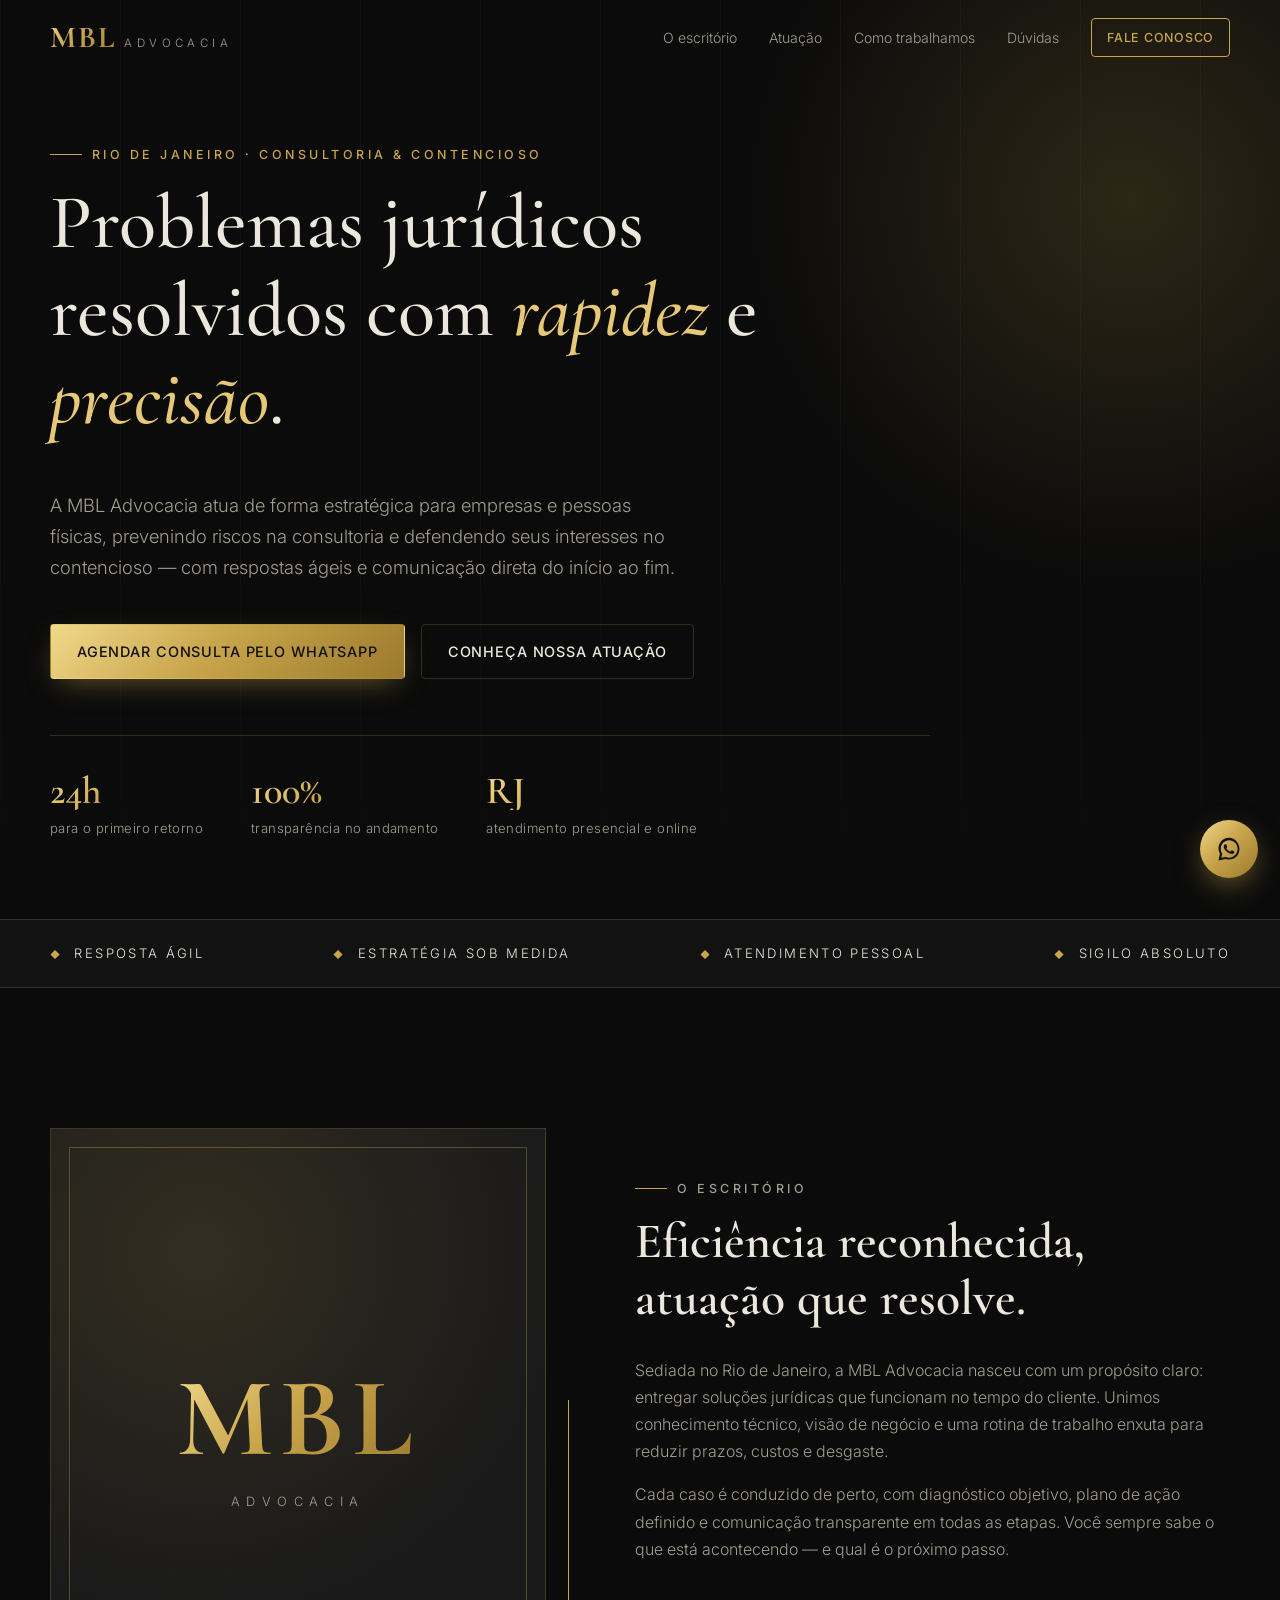
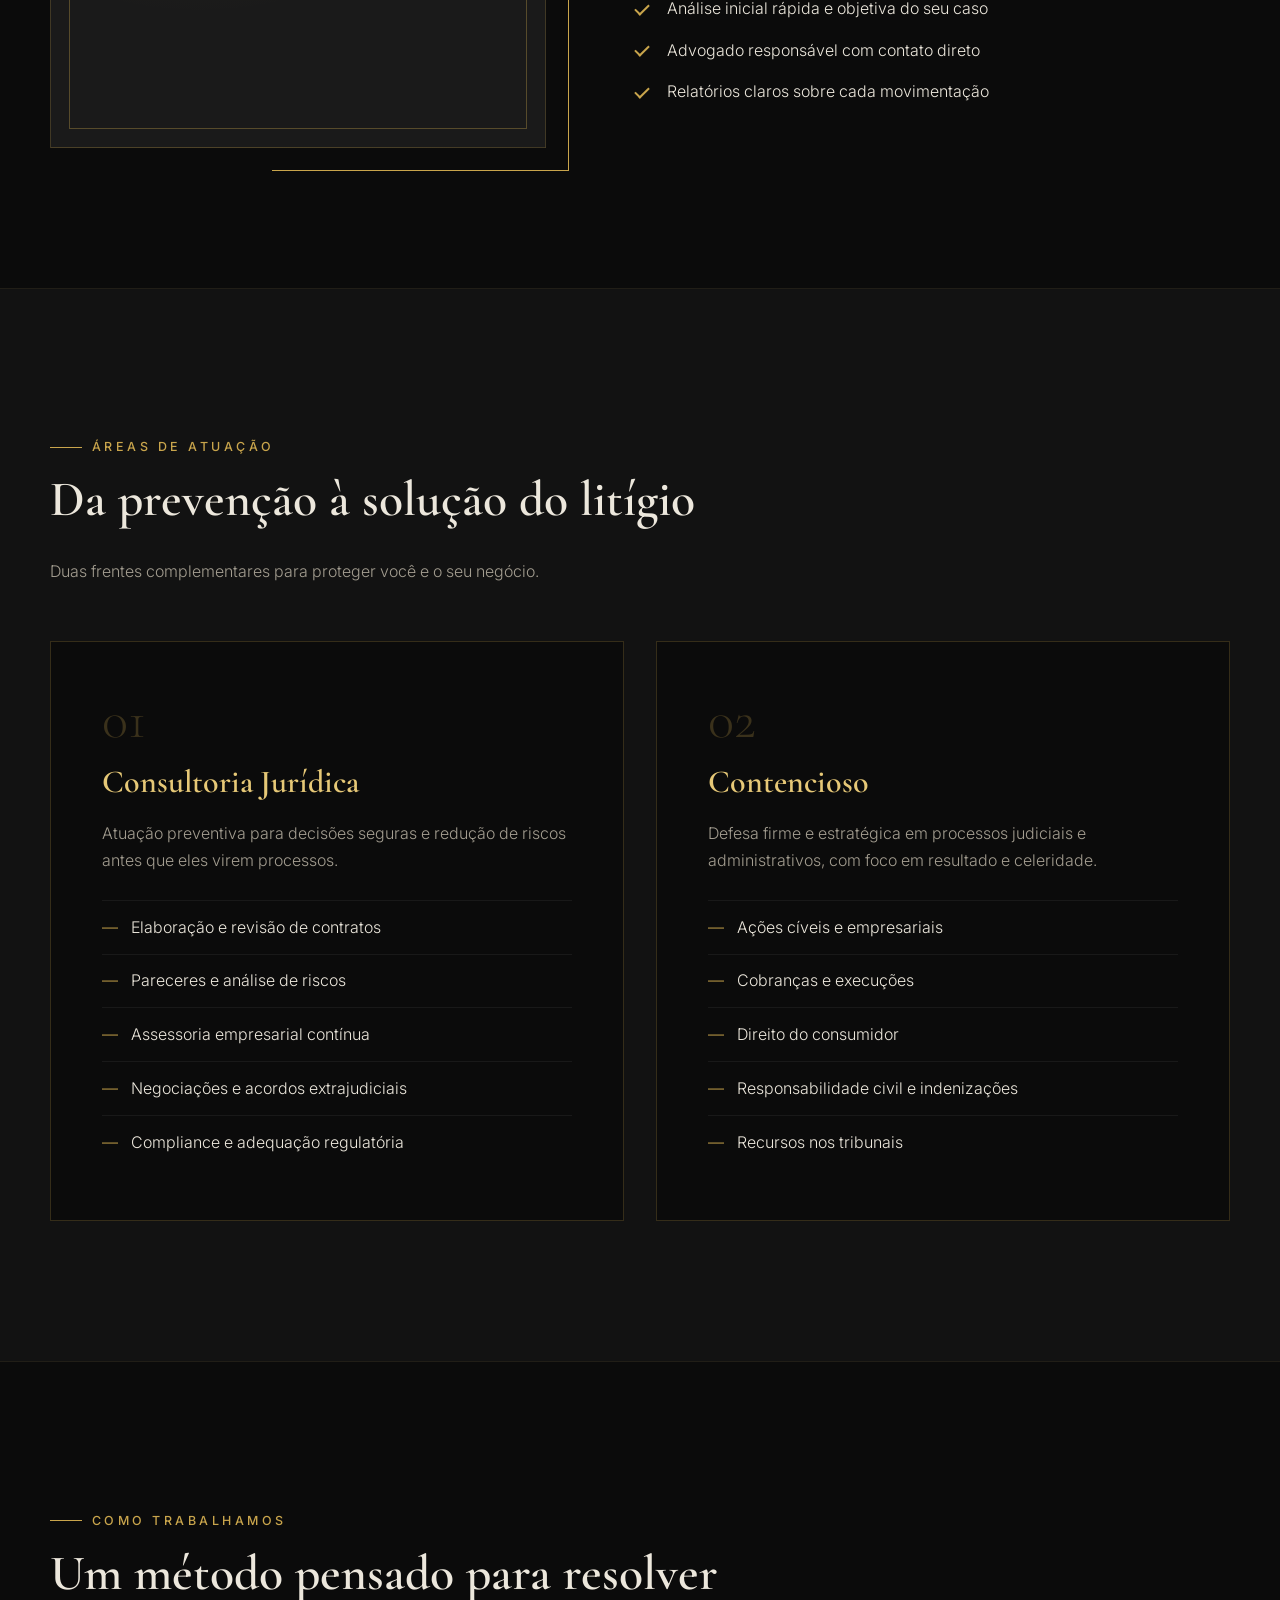
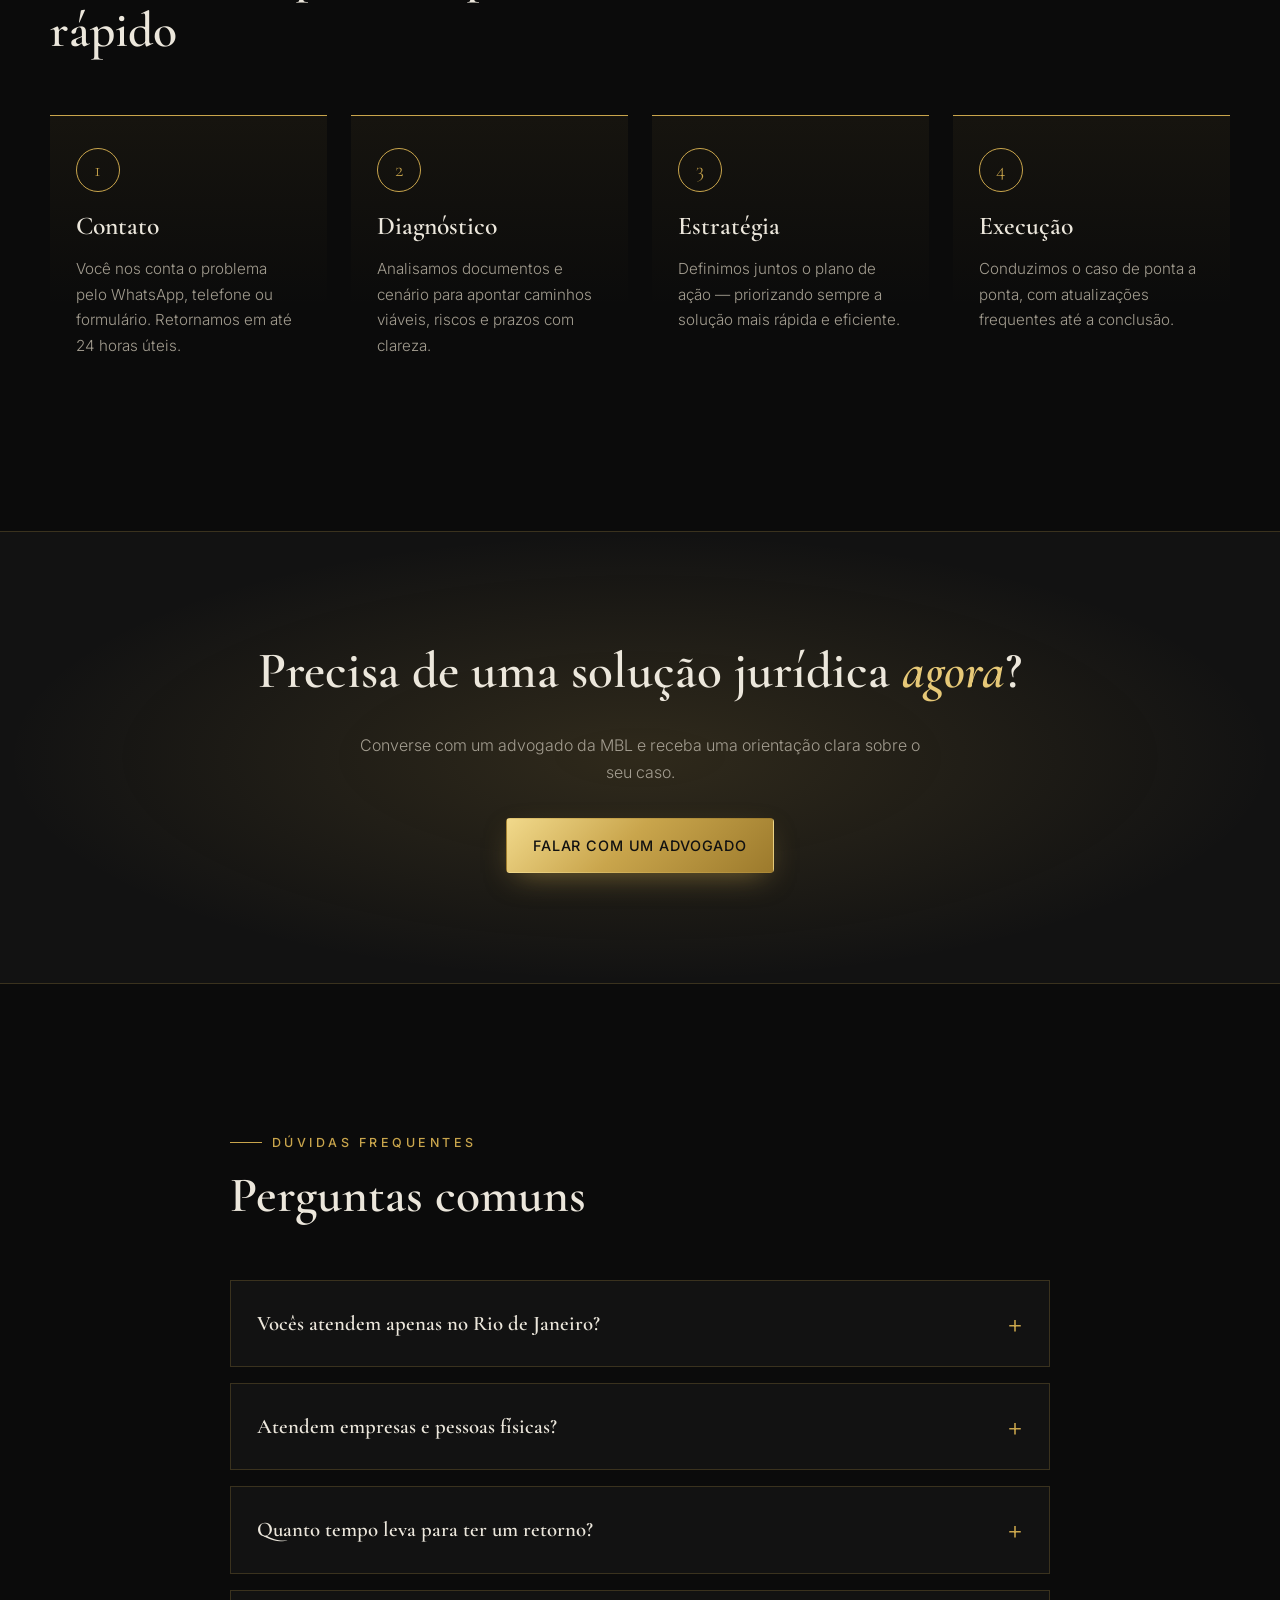
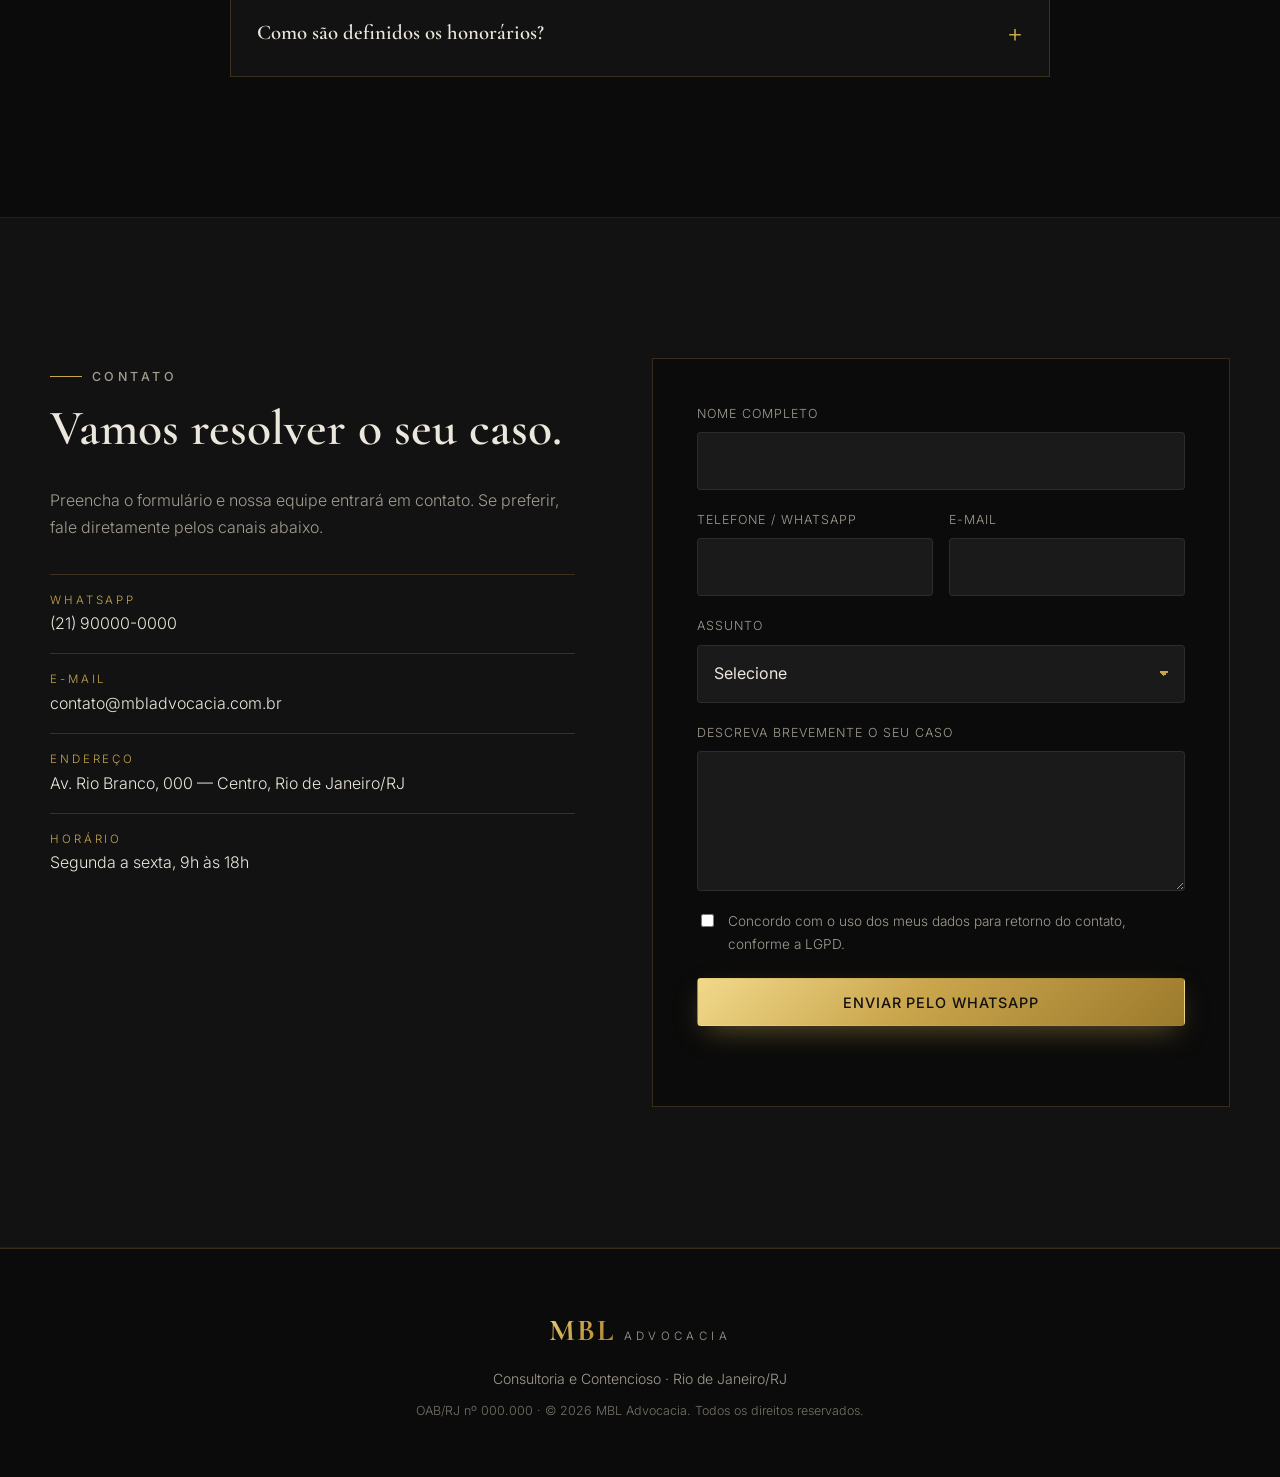
==== index.html @ beb26f09 "Cria landing page da MBL Advocacia (preto e dourado) Página estática com hero, diferenciais, sobre, " ====
<!doctype html>
<html lang="pt-BR">
<head>
  <meta charset="utf-8">
  <meta name="viewport" content="width=device-width, initial-scale=1">
  <title>MBL Advocacia | Consultoria e Contencioso no Rio de Janeiro</title>
  <meta name="description" content="MBL Advocacia — escritório no Rio de Janeiro especializado em consultoria jurídica e contencioso. Atendimento ágil, estratégia clara e eficiência reconhecida.">
  <meta property="og:title" content="MBL Advocacia | Consultoria e Contencioso">
  <meta property="og:description" content="Soluções jurídicas rápidas e eficientes no Rio de Janeiro.">
  <meta property="og:type" content="website">
  <meta name="theme-color" content="#0b0b0b">
  <link rel="icon" href="assets/favicon.svg" type="image/svg+xml">
  <link rel="preconnect" href="https://fonts.googleapis.com">
  <link rel="preconnect" href="https://fonts.gstatic.com" crossorigin>
  <link href="https://fonts.googleapis.com/css2?family=Cormorant+Garamond:wght@500;600;700&family=Inter:wght@300;400;500;600&display=swap" rel="stylesheet">
  <link rel="stylesheet" href="styles.css">
</head>
<body>

  <!-- ===== Cabeçalho ===== -->
  <header class="header" id="topo">
    <div class="container header__inner">
      <a href="#topo" class="logo" aria-label="MBL Advocacia — início">
        <span class="logo__mark">MBL</span>
        <span class="logo__text">Advocacia</span>
      </a>
      <button class="nav-toggle" aria-label="Abrir menu" aria-expanded="false" aria-controls="menu">
        <span></span><span></span><span></span>
      </button>
      <nav class="nav" id="menu">
        <a href="#sobre">O escritório</a>
        <a href="#areas">Atuação</a>
        <a href="#metodo">Como trabalhamos</a>
        <a href="#faq">Dúvidas</a>
        <a href="#contato" class="btn btn--outline btn--sm">Fale conosco</a>
      </nav>
    </div>
  </header>

  <main>
    <!-- ===== Hero ===== -->
    <section class="hero">
      <div class="hero__glow" aria-hidden="true"></div>
      <div class="container hero__inner">
        <p class="eyebrow">Rio de Janeiro · Consultoria &amp; Contencioso</p>
        <h1 class="hero__title">
          Problemas jurídicos resolvidos com <em>rapidez</em> e <em>precisão</em>.
        </h1>
        <p class="hero__lead">
          A MBL Advocacia atua de forma estratégica para empresas e pessoas físicas,
          prevenindo riscos na consultoria e defendendo seus interesses no contencioso —
          com respostas ágeis e comunicação direta do início ao fim.
        </p>
        <div class="hero__actions">
          <a href="https://wa.me/5521900000000?text=Ol%C3%A1%2C%20gostaria%20de%20agendar%20uma%20consulta%20com%20a%20MBL%20Advocacia." class="btn btn--gold" target="_blank" rel="noopener">
            Agendar consulta pelo WhatsApp
          </a>
          <a href="#areas" class="btn btn--ghost">Conheça nossa atuação</a>
        </div>
        <ul class="hero__stats">
          <li><strong>24h</strong><span>para o primeiro retorno</span></li>
          <li><strong>100%</strong><span>transparência no andamento</span></li>
          <li><strong>RJ</strong><span>atendimento presencial e online</span></li>
        </ul>
      </div>
    </section>

    <!-- ===== Diferenciais ===== -->
    <section class="strip" aria-label="Diferenciais">
      <div class="container strip__inner">
        <div class="strip__item"><span class="strip__icon">◆</span> Resposta ágil</div>
        <div class="strip__item"><span class="strip__icon">◆</span> Estratégia sob medida</div>
        <div class="strip__item"><span class="strip__icon">◆</span> Atendimento pessoal</div>
        <div class="strip__item"><span class="strip__icon">◆</span> Sigilo absoluto</div>
      </div>
    </section>

    <!-- ===== Sobre ===== -->
    <section class="section" id="sobre">
      <div class="container about">
        <div class="about__visual reveal">
          <div class="about__frame">
            <span class="about__mono">MBL</span>
            <span class="about__since">Advocacia</span>
          </div>
        </div>
        <div class="about__content reveal">
          <p class="eyebrow">O escritório</p>
          <h2 class="section__title">Eficiência reconhecida, <br>atuação que resolve.</h2>
          <p>
            Sediada no Rio de Janeiro, a MBL Advocacia nasceu com um propósito claro:
            entregar soluções jurídicas que funcionam no tempo do cliente. Unimos
            conhecimento técnico, visão de negócio e uma rotina de trabalho enxuta para
            reduzir prazos, custos e desgaste.
          </p>
          <p>
            Cada caso é conduzido de perto, com diagnóstico objetivo, plano de ação definido
            e comunicação transparente em todas as etapas. Você sempre sabe o que está
            acontecendo — e qual é o próximo passo.
          </p>
          <ul class="checklist">
            <li>Análise inicial rápida e objetiva do seu caso</li>
            <li>Advogado responsável com contato direto</li>
            <li>Relatórios claros sobre cada movimentação</li>
          </ul>
        </div>
      </div>
    </section>

    <!-- ===== Áreas ===== -->
    <section class="section section--dark" id="areas">
      <div class="container">
        <div class="section__head reveal">
          <p class="eyebrow">Áreas de atuação</p>
          <h2 class="section__title">Da prevenção à solução do litígio</h2>
          <p class="section__sub">Duas frentes complementares para proteger você e o seu negócio.</p>
        </div>

        <div class="pillars">
          <article class="pillar reveal">
            <div class="pillar__num">01</div>
            <h3>Consultoria Jurídica</h3>
            <p>Atuação preventiva para decisões seguras e redução de riscos antes que eles virem processos.</p>
            <ul>
              <li>Elaboração e revisão de contratos</li>
              <li>Pareceres e análise de riscos</li>
              <li>Assessoria empresarial contínua</li>
              <li>Negociações e acordos extrajudiciais</li>
              <li>Compliance e adequação regulatória</li>
            </ul>
          </article>
          <article class="pillar reveal">
            <div class="pillar__num">02</div>
            <h3>Contencioso</h3>
            <p>Defesa firme e estratégica em processos judiciais e administrativos, com foco em resultado e celeridade.</p>
            <ul>
              <li>Ações cíveis e empresariais</li>
              <li>Cobranças e execuções</li>
              <li>Direito do consumidor</li>
              <li>Responsabilidade civil e indenizações</li>
              <li>Recursos nos tribunais</li>
            </ul>
          </article>
        </div>
      </div>
    </section>

    <!-- ===== Método ===== -->
    <section class="section" id="metodo">
      <div class="container">
        <div class="section__head reveal">
          <p class="eyebrow">Como trabalhamos</p>
          <h2 class="section__title">Um método pensado para resolver rápido</h2>
        </div>
        <ol class="steps">
          <li class="step reveal">
            <span class="step__n">1</span>
            <h3>Contato</h3>
            <p>Você nos conta o problema pelo WhatsApp, telefone ou formulário. Retornamos em até 24 horas úteis.</p>
          </li>
          <li class="step reveal">
            <span class="step__n">2</span>
            <h3>Diagnóstico</h3>
            <p>Analisamos documentos e cenário para apontar caminhos viáveis, riscos e prazos com clareza.</p>
          </li>
          <li class="step reveal">
            <span class="step__n">3</span>
            <h3>Estratégia</h3>
            <p>Definimos juntos o plano de ação — priorizando sempre a solução mais rápida e eficiente.</p>
          </li>
          <li class="step reveal">
            <span class="step__n">4</span>
            <h3>Execução</h3>
            <p>Conduzimos o caso de ponta a ponta, com atualizações frequentes até a conclusão.</p>
          </li>
        </ol>
      </div>
    </section>

    <!-- ===== Chamada ===== -->
    <section class="cta">
      <div class="container cta__inner reveal">
        <h2>Precisa de uma solução jurídica <em>agora</em>?</h2>
        <p>Converse com um advogado da MBL e receba uma orientação clara sobre o seu caso.</p>
        <a href="https://wa.me/5521900000000?text=Ol%C3%A1%2C%20preciso%20de%20orienta%C3%A7%C3%A3o%20jur%C3%ADdica." class="btn btn--gold" target="_blank" rel="noopener">Falar com um advogado</a>
      </div>
    </section>

    <!-- ===== FAQ ===== -->
    <section class="section" id="faq">
      <div class="container container--narrow">
        <div class="section__head reveal">
          <p class="eyebrow">Dúvidas frequentes</p>
          <h2 class="section__title">Perguntas comuns</h2>
        </div>
        <div class="faq">
          <details class="reveal">
            <summary>Vocês atendem apenas no Rio de Janeiro?</summary>
            <p>Nossa sede fica no Rio de Janeiro, com atendimento presencial. Também atendemos clientes de outras localidades de forma online, com a mesma agilidade.</p>
          </details>
          <details class="reveal">
            <summary>Atendem empresas e pessoas físicas?</summary>
            <p>Sim. Prestamos consultoria e atuamos no contencioso tanto para empresas de diversos portes quanto para pessoas físicas.</p>
          </details>
          <details class="reveal">
            <summary>Quanto tempo leva para ter um retorno?</summary>
            <p>O primeiro retorno é feito em até 24 horas úteis após o contato. Durante o caso, você recebe atualizações a cada movimentação relevante.</p>
          </details>
          <details class="reveal">
            <summary>Como são definidos os honorários?</summary>
            <p>Os honorários são apresentados de forma transparente após a análise inicial, de acordo com a complexidade do caso e em conformidade com a tabela da OAB/RJ.</p>
          </details>
        </div>
      </div>
    </section>

    <!-- ===== Contato ===== -->
    <section class="section section--dark" id="contato">
      <div class="container contact">
        <div class="contact__info reveal">
          <p class="eyebrow">Contato</p>
          <h2 class="section__title">Vamos resolver o seu caso.</h2>
          <p>Preencha o formulário e nossa equipe entrará em contato. Se preferir, fale diretamente pelos canais abaixo.</p>
          <ul class="contact__list">
            <li><span>WhatsApp</span><a href="https://wa.me/5521900000000" target="_blank" rel="noopener">(21) 90000-0000</a></li>
            <li><span>E-mail</span><a href="mailto:contato@mbladvocacia.com.br">contato@mbladvocacia.com.br</a></li>
            <li><span>Endereço</span>Av. Rio Branco, 000 — Centro, Rio de Janeiro/RJ</li>
            <li><span>Horário</span>Segunda a sexta, 9h às 18h</li>
          </ul>
        </div>

        <form class="form reveal" id="form-contato" novalidate>
          <div class="form__row">
            <label for="nome">Nome completo</label>
            <input id="nome" name="nome" type="text" autocomplete="name" required>
          </div>
          <div class="form__grid">
            <div class="form__row">
              <label for="telefone">Telefone / WhatsApp</label>
              <input id="telefone" name="telefone" type="tel" autocomplete="tel" inputmode="tel" required>
            </div>
            <div class="form__row">
              <label for="email">E-mail</label>
              <input id="email" name="email" type="email" autocomplete="email" required>
            </div>
          </div>
          <div class="form__row">
            <label for="area">Assunto</label>
            <select id="area" name="area" required>
              <option value="" disabled selected>Selecione</option>
              <option>Consultoria jurídica</option>
              <option>Contencioso / processo judicial</option>
              <option>Contratos</option>
              <option>Outro assunto</option>
            </select>
          </div>
          <div class="form__row">
            <label for="mensagem">Descreva brevemente o seu caso</label>
            <textarea id="mensagem" name="mensagem" rows="4" required></textarea>
          </div>
          <label class="form__consent">
            <input type="checkbox" name="consentimento" required>
            <span>Concordo com o uso dos meus dados para retorno do contato, conforme a LGPD.</span>
          </label>
          <button type="submit" class="btn btn--gold btn--block">Enviar pelo WhatsApp</button>
          <p class="form__msg" role="status" aria-live="polite"></p>
        </form>
      </div>
    </section>
  </main>

  <!-- ===== Rodapé ===== -->
  <footer class="footer">
    <div class="container footer__inner">
      <a href="#topo" class="logo">
        <span class="logo__mark">MBL</span>
        <span class="logo__text">Advocacia</span>
      </a>
      <p>Consultoria e Contencioso · Rio de Janeiro/RJ</p>
      <p class="footer__legal">OAB/RJ nº 000.000 · © <span id="ano"></span> MBL Advocacia. Todos os direitos reservados.</p>
    </div>
  </footer>

  <!-- Botão flutuante WhatsApp -->
  <a href="https://wa.me/5521900000000" class="wa-float" target="_blank" rel="noopener" aria-label="Conversar pelo WhatsApp">
    <svg viewBox="0 0 32 32" width="28" height="28" aria-hidden="true"><path fill="currentColor" d="M16.04 3C9.4 3 4 8.38 4 15.02c0 2.12.56 4.19 1.62 6.01L4 29l8.17-1.6a12 12 0 0 0 3.87.64C22.67 28.04 28 22.66 28 16.02 28 9.38 22.67 3 16.04 3Zm0 22.9c-1.26 0-2.5-.22-3.67-.66l-.26-.1-4.85.95.97-4.72-.17-.28a9.86 9.86 0 0 1-1.52-5.27c0-5.47 4.47-9.93 9.5-9.93 5.52 0 9.8 4.46 9.8 9.93 0 5.6-4.28 10.08-9.8 10.08Zm5.43-7.4c-.3-.15-1.76-.87-2.03-.97-.27-.1-.47-.15-.67.15-.2.3-.77.97-.94 1.17-.17.2-.35.22-.65.07-.3-.15-1.26-.46-2.4-1.48-.89-.79-1.49-1.77-1.66-2.07-.17-.3-.02-.46.13-.61.13-.13.3-.35.45-.52.15-.17.2-.3.3-.5.1-.2.05-.37-.02-.52-.08-.15-.67-1.62-.92-2.22-.24-.58-.49-.5-.67-.51h-.57c-.2 0-.52.07-.8.37-.27.3-1.04 1.02-1.04 2.49s1.07 2.89 1.22 3.09c.15.2 2.1 3.2 5.08 4.49.71.3 1.27.49 1.7.63.72.23 1.37.2 1.88.12.57-.08 1.76-.72 2.01-1.42.25-.7.25-1.29.17-1.42-.07-.12-.27-.2-.57-.35Z"/></svg>
  </a>

  <script src="script.js"></script>
</body>
</html>
---- styles.css ----
/* ===== MBL Advocacia — preto & dourado ===== */
:root {
  --black: #0b0b0b;
  --black-2: #121212;
  --black-3: #1a1a1a;
  --line: rgba(201, 165, 76, 0.22);
  --gold: #c9a54c;
  --gold-light: #e6c877;
  --gold-dark: #9c7a2c;
  --gold-grad: linear-gradient(135deg, #f1d98b 0%, #c9a54c 45%, #9c7a2c 100%);
  --text: #ece7dc;
  --muted: #a39d90;
  --serif: "Cormorant Garamond", Georgia, "Times New Roman", serif;
  --sans: "Inter", system-ui, -apple-system, "Segoe UI", Roboto, sans-serif;
  --radius: 4px;
  --header-h: 76px;
}

*, *::before, *::after { box-sizing: border-box; }
html { scroll-behavior: smooth; scroll-padding-top: var(--header-h); }
body {
  margin: 0;
  background: var(--black);
  color: var(--text);
  font-family: var(--sans);
  font-weight: 300;
  line-height: 1.7;
  -webkit-font-smoothing: antialiased;
}
img { max-width: 100%; display: block; }
a { color: inherit; text-decoration: none; }
h1, h2, h3 { font-family: var(--serif); font-weight: 600; line-height: 1.15; margin: 0 0 .6em; }
p { margin: 0 0 1em; }
em { font-style: italic; color: var(--gold-light); }

.container { width: min(1180px, 100% - 32px); margin-inline: auto; }
.container--narrow { width: min(820px, 100% - 32px); }

.eyebrow {
  font-size: .78rem;
  letter-spacing: .28em;
  text-transform: uppercase;
  color: var(--gold);
  font-weight: 500;
  margin-bottom: 1.1em;
  display: inline-flex;
  align-items: center;
  gap: .8em;
}
.eyebrow::before { content: ""; width: 32px; height: 1px; background: var(--gold); }

/* ===== Botões ===== */
.btn {
  display: inline-flex; align-items: center; justify-content: center;
  padding: 1em 1.8em;
  font-family: var(--sans); font-size: .9rem; font-weight: 500;
  letter-spacing: .06em; text-transform: uppercase;
  border-radius: var(--radius); border: 1px solid transparent;
  cursor: pointer; transition: transform .25s, box-shadow .25s, background .25s, color .25s;
}
.btn--gold { background: var(--gold-grad); color: #111; box-shadow: 0 10px 30px -10px rgba(201,165,76,.55); }
.btn--gold:hover { transform: translateY(-2px); box-shadow: 0 16px 40px -12px rgba(201,165,76,.75); }
.btn--ghost { border-color: var(--line); color: var(--text); }
.btn--ghost:hover { border-color: var(--gold); color: var(--gold-light); }
.btn--outline { border-color: var(--gold); color: var(--gold); }
.btn--outline:hover { background: var(--gold); color: #111; }
.btn--sm { padding: .65em 1.2em; font-size: .78rem; }
.btn--block { width: 100%; }

/* ===== Header ===== */
.header {
  position: fixed; inset: 0 0 auto; z-index: 50; height: var(--header-h);
  display: flex; align-items: center;
  transition: background .3s, border-color .3s;
  border-bottom: 1px solid transparent;
}
.header.is-scrolled { background: rgba(11,11,11,.92); backdrop-filter: blur(10px); border-color: var(--line); }
.header__inner { display: flex; align-items: center; justify-content: space-between; }

.logo { display: inline-flex; align-items: baseline; gap: .5em; }
.logo__mark {
  font-family: var(--serif); font-size: 1.9rem; font-weight: 700; letter-spacing: .06em;
  background: var(--gold-grad); -webkit-background-clip: text; background-clip: text; color: transparent;
}
.logo__text { font-size: .72rem; letter-spacing: .38em; text-transform: uppercase; color: var(--muted); }

.nav { display: flex; align-items: center; gap: 2rem; }
.nav a:not(.btn) { font-size: .88rem; color: var(--muted); position: relative; transition: color .2s; }
.nav a:not(.btn)::after {
  content: ""; position: absolute; left: 0; bottom: -4px; width: 0; height: 1px;
  background: var(--gold); transition: width .25s;
}
.nav a:not(.btn):hover { color: var(--text); }
.nav a:not(.btn):hover::after { width: 100%; }

.nav-toggle { display: none; background: none; border: 0; padding: 8px; cursor: pointer; }
.nav-toggle span { display: block; width: 24px; height: 2px; margin: 5px 0; background: var(--gold); transition: transform .3s, opacity .3s; }
.nav-toggle[aria-expanded="true"] span:nth-child(1) { transform: translateY(7px) rotate(45deg); }
.nav-toggle[aria-expanded="true"] span:nth-child(2) { opacity: 0; }
.nav-toggle[aria-expanded="true"] span:nth-child(3) { transform: translateY(-7px) rotate(-45deg); }

/* ===== Hero ===== */
.hero {
  position: relative; overflow: hidden;
  min-height: 100vh; min-height: 100svh;
  display: flex; align-items: center;
  padding: calc(var(--header-h) + 60px) 0 80px;
  background:
    linear-gradient(180deg, rgba(11,11,11,0) 60%, var(--black) 100%),
    repeating-linear-gradient(90deg, rgba(201,165,76,.04) 0 1px, transparent 1px 120px),
    var(--black);
}
.hero__glow {
  position: absolute; width: 900px; height: 900px; right: -300px; top: -250px;
  background: radial-gradient(circle, rgba(201,165,76,.18) 0%, rgba(201,165,76,0) 60%);
  pointer-events: none;
}
.hero__inner { position: relative; max-width: 880px; margin-left: max(16px, (100% - 1180px) / 2); }
.hero__title { font-size: clamp(2.5rem, 6vw, 4.8rem); font-weight: 500; }
.hero__lead { font-size: clamp(1rem, 1.6vw, 1.15rem); color: var(--muted); max-width: 640px; margin-bottom: 2.2em; }
.hero__actions { display: flex; flex-wrap: wrap; gap: 1rem; }
.hero__stats {
  list-style: none; padding: 2.2rem 0 0; margin: 3.5rem 0 0;
  display: flex; flex-wrap: wrap; gap: 3rem;
  border-top: 1px solid var(--line);
}
.hero__stats li { display: flex; flex-direction: column; }
.hero__stats strong {
  font-family: var(--serif); font-size: 2.4rem; font-weight: 600; line-height: 1;
  background: var(--gold-grad); -webkit-background-clip: text; background-clip: text; color: transparent;
}
.hero__stats span { font-size: .82rem; color: var(--muted); margin-top: .5em; letter-spacing: .03em; }

/* ===== Faixa ===== */
.strip { border-block: 1px solid var(--line); background: var(--black-2); }
.strip__inner { display: flex; flex-wrap: wrap; justify-content: space-between; gap: 1rem 2rem; padding: 1.4rem 0; }
.strip__item { font-size: .82rem; letter-spacing: .18em; text-transform: uppercase; color: var(--text); }
.strip__icon { color: var(--gold); margin-right: .6em; font-size: .6rem; vertical-align: middle; }

/* ===== Seções ===== */
.section { padding: clamp(80px, 11vw, 140px) 0; }
.section--dark { background: var(--black-2); border-block: 1px solid rgba(201,165,76,.08); }
.section__head { max-width: 680px; margin-bottom: 3.5rem; }
.section__title { font-size: clamp(2rem, 4vw, 3.1rem); }
.section__sub { color: var(--muted); }

/* ===== Sobre ===== */
.about { display: grid; grid-template-columns: 1fr 1.2fr; gap: clamp(40px, 7vw, 100px); align-items: center; }
.about__visual { position: relative; }
.about__frame {
  aspect-ratio: 4 / 5; border: 1px solid var(--line); position: relative;
  display: flex; flex-direction: column; align-items: center; justify-content: center;
  background: radial-gradient(circle at 30% 20%, rgba(201,165,76,.14), transparent 60%), var(--black-3);
}
.about__frame::before {
  content: ""; position: absolute; inset: 18px; border: 1px solid rgba(201,165,76,.35);
}
.about__frame::after {
  content: ""; position: absolute; width: 60%; height: 60%; right: -24px; bottom: -24px;
  border-right: 1px solid var(--gold); border-bottom: 1px solid var(--gold);
}
.about__mono {
  font-family: var(--serif); font-size: clamp(4rem, 9vw, 7rem); font-weight: 700; letter-spacing: .05em;
  background: var(--gold-grad); -webkit-background-clip: text; background-clip: text; color: transparent; line-height: 1;
}
.about__since { font-size: .8rem; letter-spacing: .5em; text-transform: uppercase; color: var(--muted); margin-top: 1rem; }
.about__content p { color: var(--muted); }

.checklist { list-style: none; padding: 0; margin: 2rem 0 0; display: grid; gap: .9rem; }
.checklist li { position: relative; padding-left: 2rem; }
.checklist li::before {
  content: ""; position: absolute; left: 0; top: .55em; width: 14px; height: 8px;
  border-left: 2px solid var(--gold); border-bottom: 2px solid var(--gold); transform: rotate(-45deg);
}

/* ===== Áreas ===== */
.pillars { display: grid; grid-template-columns: repeat(2, 1fr); gap: 2rem; }
.pillar {
  position: relative; padding: clamp(32px, 4vw, 52px);
  background: var(--black); border: 1px solid var(--line);
  transition: border-color .3s, transform .3s;
}
.pillar::before {
  content: ""; position: absolute; top: 0; left: 0; height: 2px; width: 0;
  background: var(--gold-grad); transition: width .5s;
}
.pillar:hover { border-color: rgba(201,165,76,.5); transform: translateY(-4px); }
.pillar:hover::before { width: 100%; }
.pillar__num { font-family: var(--serif); font-size: 3.4rem; color: rgba(201,165,76,.25); line-height: 1; margin-bottom: 1rem; }
.pillar h3 { font-size: 2rem; color: var(--gold-light); }
.pillar > p { color: var(--muted); }
.pillar ul { list-style: none; padding: 0; margin: 1.6rem 0 0; }
.pillar li { padding: .8rem 0; border-top: 1px solid rgba(255,255,255,.06); display: flex; gap: .8rem; }
.pillar li::before { content: "—"; color: var(--gold); }

/* ===== Método ===== */
.steps { list-style: none; padding: 0; margin: 0; display: grid; grid-template-columns: repeat(4, 1fr); gap: 1.5rem; counter-reset: s; }
.step { position: relative; padding: 2rem 1.6rem; border-top: 1px solid var(--gold); background: linear-gradient(180deg, rgba(201,165,76,.06), transparent 70%); }
.step__n {
  display: inline-grid; place-items: center; width: 44px; height: 44px; border-radius: 50%;
  border: 1px solid var(--gold); color: var(--gold); font-family: var(--serif); font-size: 1.3rem; margin-bottom: 1.2rem;
}
.step h3 { font-size: 1.6rem; }
.step p { color: var(--muted); font-size: .95rem; margin: 0; }

/* ===== CTA ===== */
.cta {
  padding: clamp(70px, 9vw, 110px) 0; text-align: center;
  background:
    radial-gradient(ellipse at center, rgba(201,165,76,.16), transparent 70%),
    var(--black-2);
  border-block: 1px solid var(--line);
}
.cta h2 { font-size: clamp(2rem, 4.5vw, 3.2rem); }
.cta p { color: var(--muted); max-width: 560px; margin: 0 auto 2rem; }

/* ===== FAQ ===== */
.faq { display: grid; gap: 1rem; }
.faq details { border: 1px solid var(--line); background: var(--black-2); transition: border-color .3s; }
.faq details[open] { border-color: rgba(201,165,76,.55); }
.faq summary {
  list-style: none; cursor: pointer; padding: 1.3rem 1.6rem; font-family: var(--serif);
  font-size: 1.3rem; font-weight: 600; display: flex; justify-content: space-between; align-items: center; gap: 1rem;
}
.faq summary::-webkit-details-marker { display: none; }
.faq summary::after { content: "+"; color: var(--gold); font-size: 1.6rem; font-family: var(--sans); font-weight: 300; transition: transform .3s; }
.faq details[open] summary::after { transform: rotate(45deg); }
.faq details p { padding: 0 1.6rem 1.4rem; margin: 0; color: var(--muted); }

/* ===== Contato ===== */
.contact { display: grid; grid-template-columns: 1fr 1.1fr; gap: clamp(40px, 6vw, 90px); align-items: start; }
.contact__info > p { color: var(--muted); }
.contact__list { list-style: none; padding: 0; margin: 2rem 0 0; }
.contact__list li { padding: 1rem 0; border-top: 1px solid var(--line); display: flex; flex-direction: column; }
.contact__list span { font-size: .72rem; letter-spacing: .25em; text-transform: uppercase; color: var(--gold); }
.contact__list a:hover { color: var(--gold-light); }

.form { background: var(--black); border: 1px solid var(--line); padding: clamp(24px, 4vw, 44px); }
.form__grid { display: grid; grid-template-columns: 1fr 1fr; gap: 1rem; }
.form__row { display: flex; flex-direction: column; margin-bottom: 1.2rem; }
.form label { font-size: .78rem; letter-spacing: .08em; text-transform: uppercase; color: var(--muted); margin-bottom: .5rem; }
.form input:not([type="checkbox"]), .form select, .form textarea {
  font: inherit; font-weight: 400; color: var(--text); background: var(--black-3);
  border: 1px solid rgba(255,255,255,.08); border-radius: var(--radius); padding: .9rem 1rem;
  transition: border-color .2s, box-shadow .2s; width: 100%;
}
.form select { appearance: none; background-image: linear-gradient(45deg, transparent 50%, var(--gold) 50%), linear-gradient(135deg, var(--gold) 50%, transparent 50%); background-position: calc(100% - 20px) 50%, calc(100% - 15px) 50%; background-size: 5px 5px; background-repeat: no-repeat; }
.form textarea { resize: vertical; }
.form input:focus, .form select:focus, .form textarea:focus { outline: none; border-color: var(--gold); box-shadow: 0 0 0 3px rgba(201,165,76,.15); }
.form .is-invalid { border-color: #c0584a !important; }
.form__consent { display: flex; gap: .7rem; align-items: flex-start; text-transform: none !important; letter-spacing: 0 !important; font-size: .85rem !important; margin-bottom: 1.4rem !important; cursor: pointer; }
.form__consent input { accent-color: var(--gold); margin-top: .3em; }
.form__msg { margin: 1rem 0 0; font-size: .9rem; color: var(--gold-light); min-height: 1.4em; }

/* ===== Footer ===== */
.footer { padding: 3.5rem 0; border-top: 1px solid var(--line); text-align: center; }
.footer__inner { display: flex; flex-direction: column; align-items: center; gap: .6rem; }
.footer p { margin: 0; color: var(--muted); font-size: .88rem; }
.footer__legal { font-size: .78rem !important; opacity: .7; }

/* ===== WhatsApp flutuante ===== */
.wa-float {
  position: fixed; right: 22px; bottom: 22px; z-index: 60; width: 58px; height: 58px; border-radius: 50%;
  display: grid; place-items: center; color: #111; background: var(--gold-grad);
  box-shadow: 0 10px 30px -6px rgba(201,165,76,.6); transition: transform .25s;
}
.wa-float:hover { transform: scale(1.08); }

/* ===== Animação de entrada ===== */
.reveal { opacity: 0; transform: translateY(24px); transition: opacity .8s ease, transform .8s ease; }
.reveal.is-visible { opacity: 1; transform: none; }
@media (prefers-reduced-motion: reduce) {
  html { scroll-behavior: auto; }
  .reveal { opacity: 1; transform: none; transition: none; }
}

/* ===== Responsivo ===== */
@media (max-width: 960px) {
  .about, .contact { grid-template-columns: 1fr; }
  .about__visual { max-width: 380px; }
  .steps { grid-template-columns: repeat(2, 1fr); }
}
@media (max-width: 820px) {
  .nav-toggle { display: block; }
  .nav {
    position: fixed; inset: var(--header-h) 0 auto; flex-direction: column; align-items: stretch; gap: 0;
    background: rgba(11,11,11,.98); border-bottom: 1px solid var(--line); padding: .5rem 16px 1.5rem;
    transform: translateY(-120%); opacity: 0; pointer-events: none; transition: transform .35s, opacity .35s;
  }
  .nav.is-open { transform: none; opacity: 1; pointer-events: auto; }
  .nav a:not(.btn) { padding: 1rem 0; border-bottom: 1px solid rgba(255,255,255,.06); font-size: 1rem; }
  .nav .btn { margin-top: 1.2rem; }
  .header { background: rgba(11,11,11,.92); backdrop-filter: blur(10px); }
  .pillars { grid-template-columns: 1fr; }
}
@media (max-width: 560px) {
  .steps, .form__grid { grid-template-columns: 1fr; }
  .hero__stats { gap: 1.8rem; }
  .hero__actions .btn { width: 100%; }
  .strip__inner { justify-content: center; }
  .about__frame::after { right: -12px; bottom: -12px; }
}
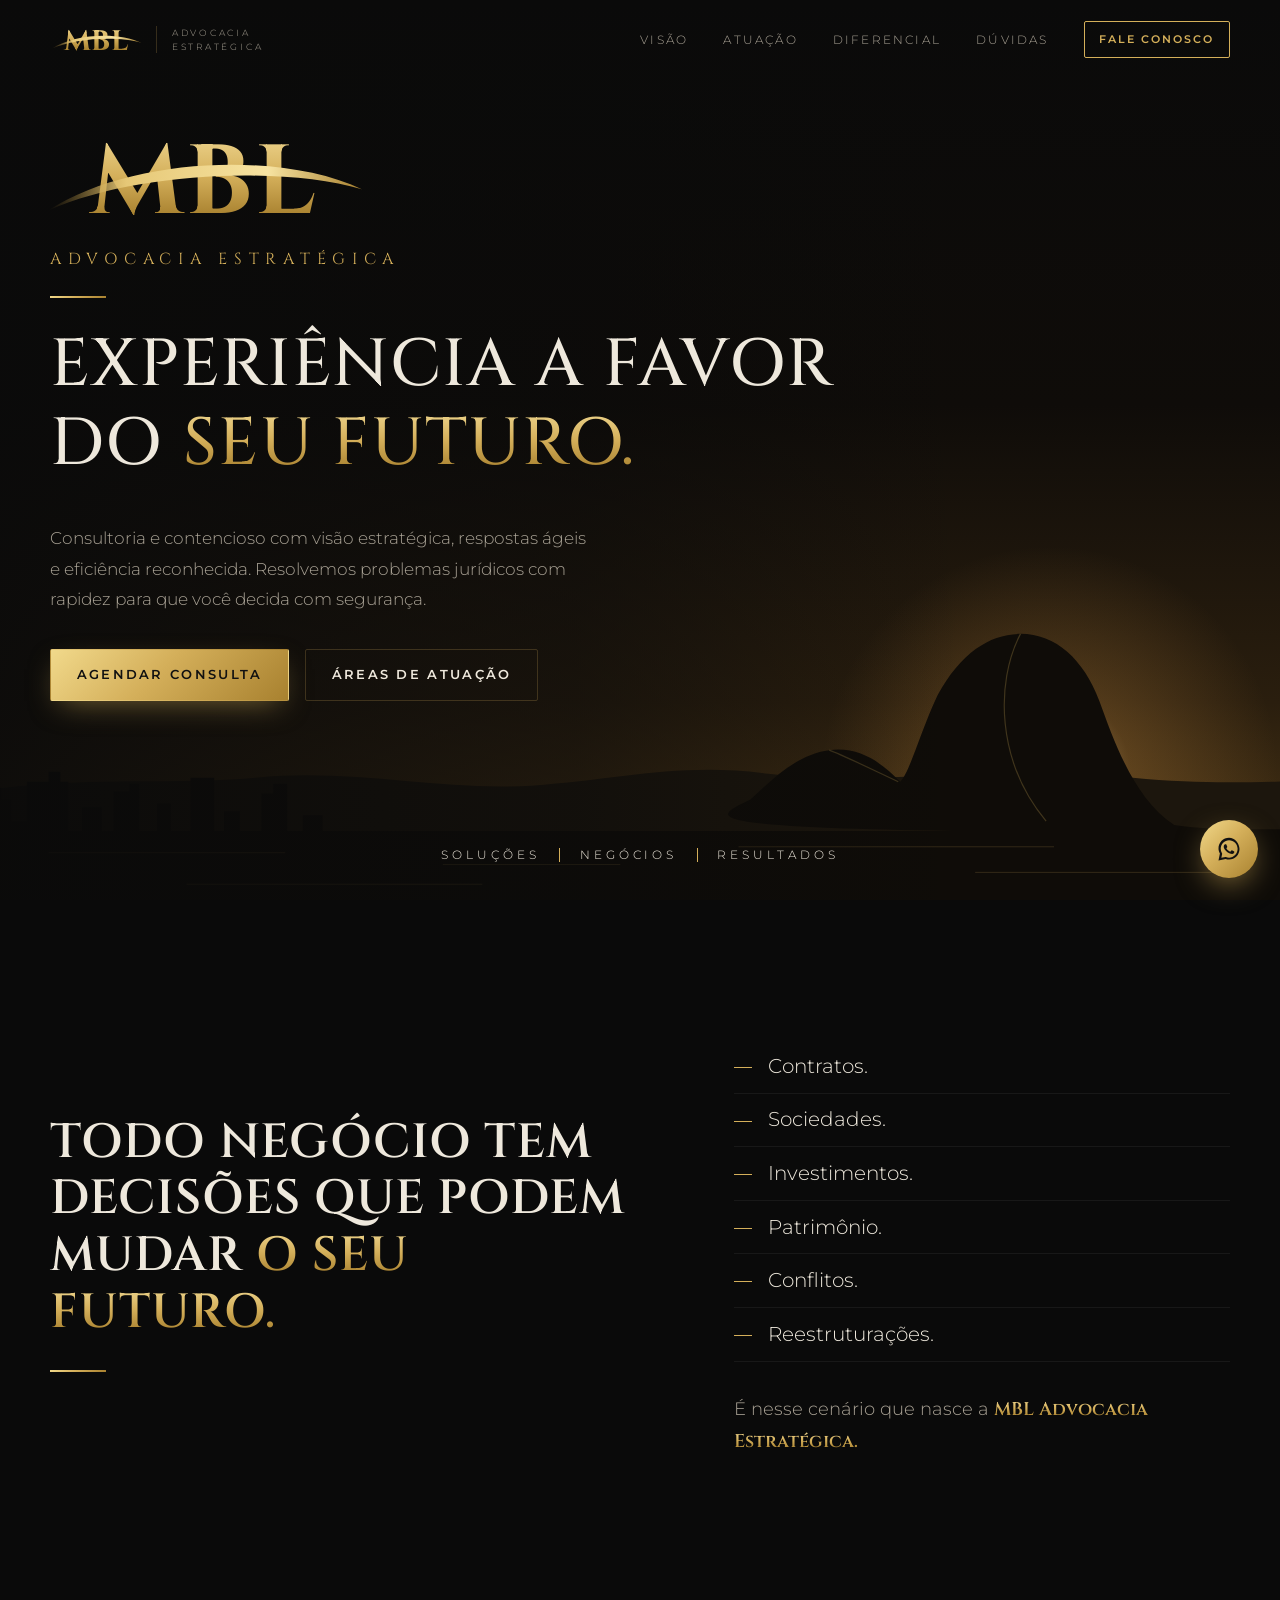
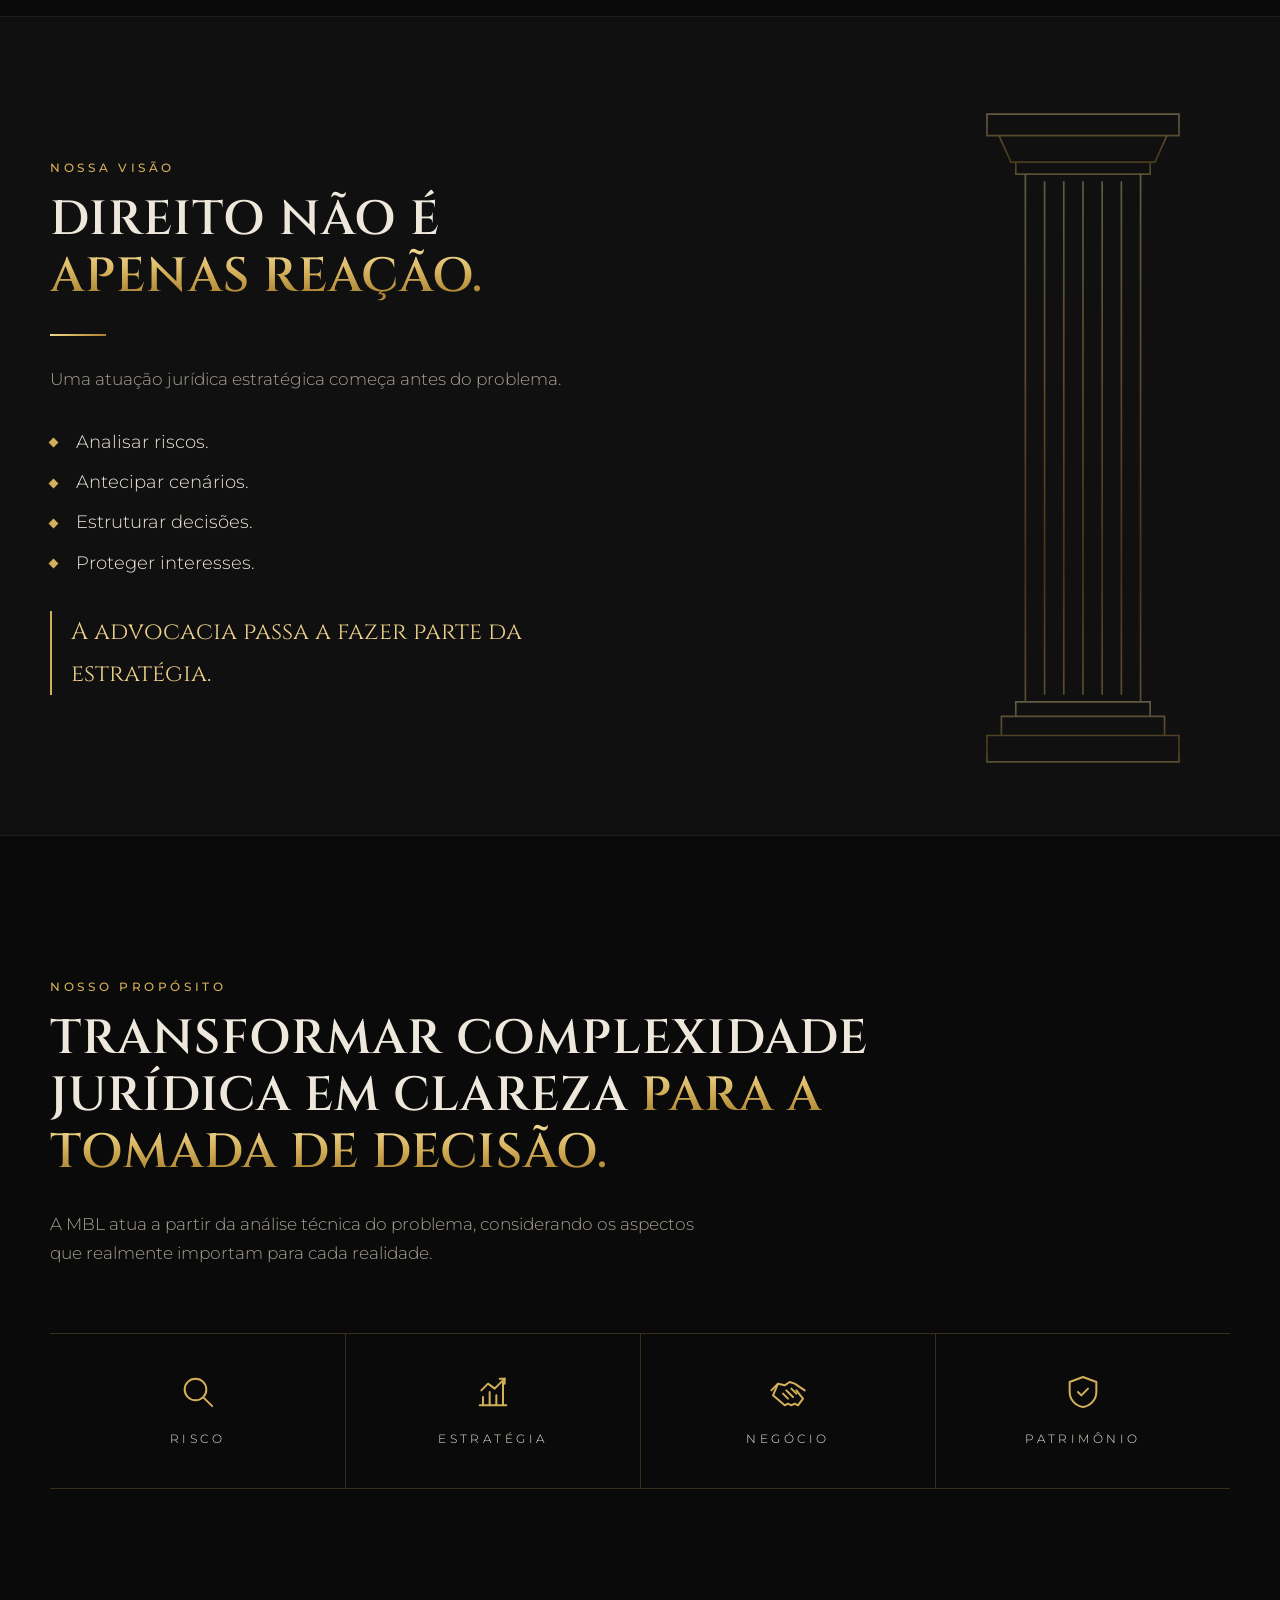
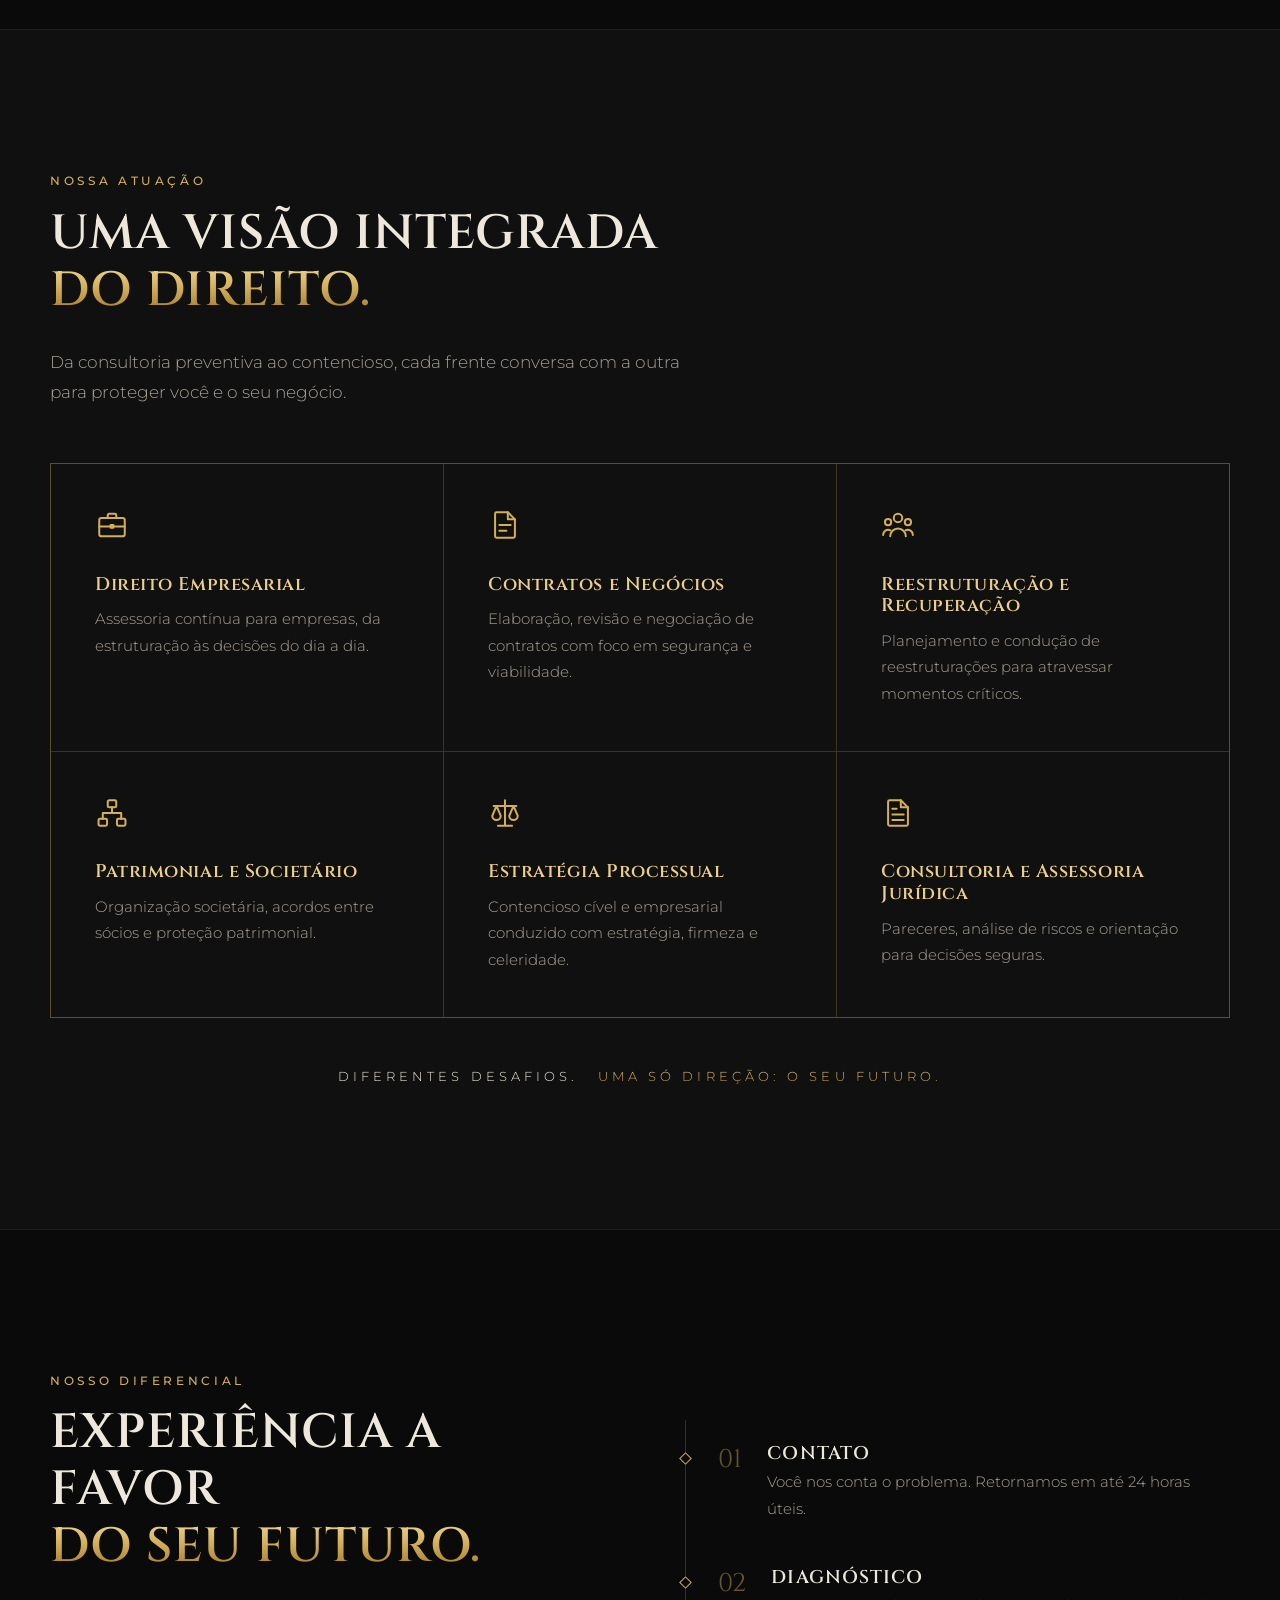
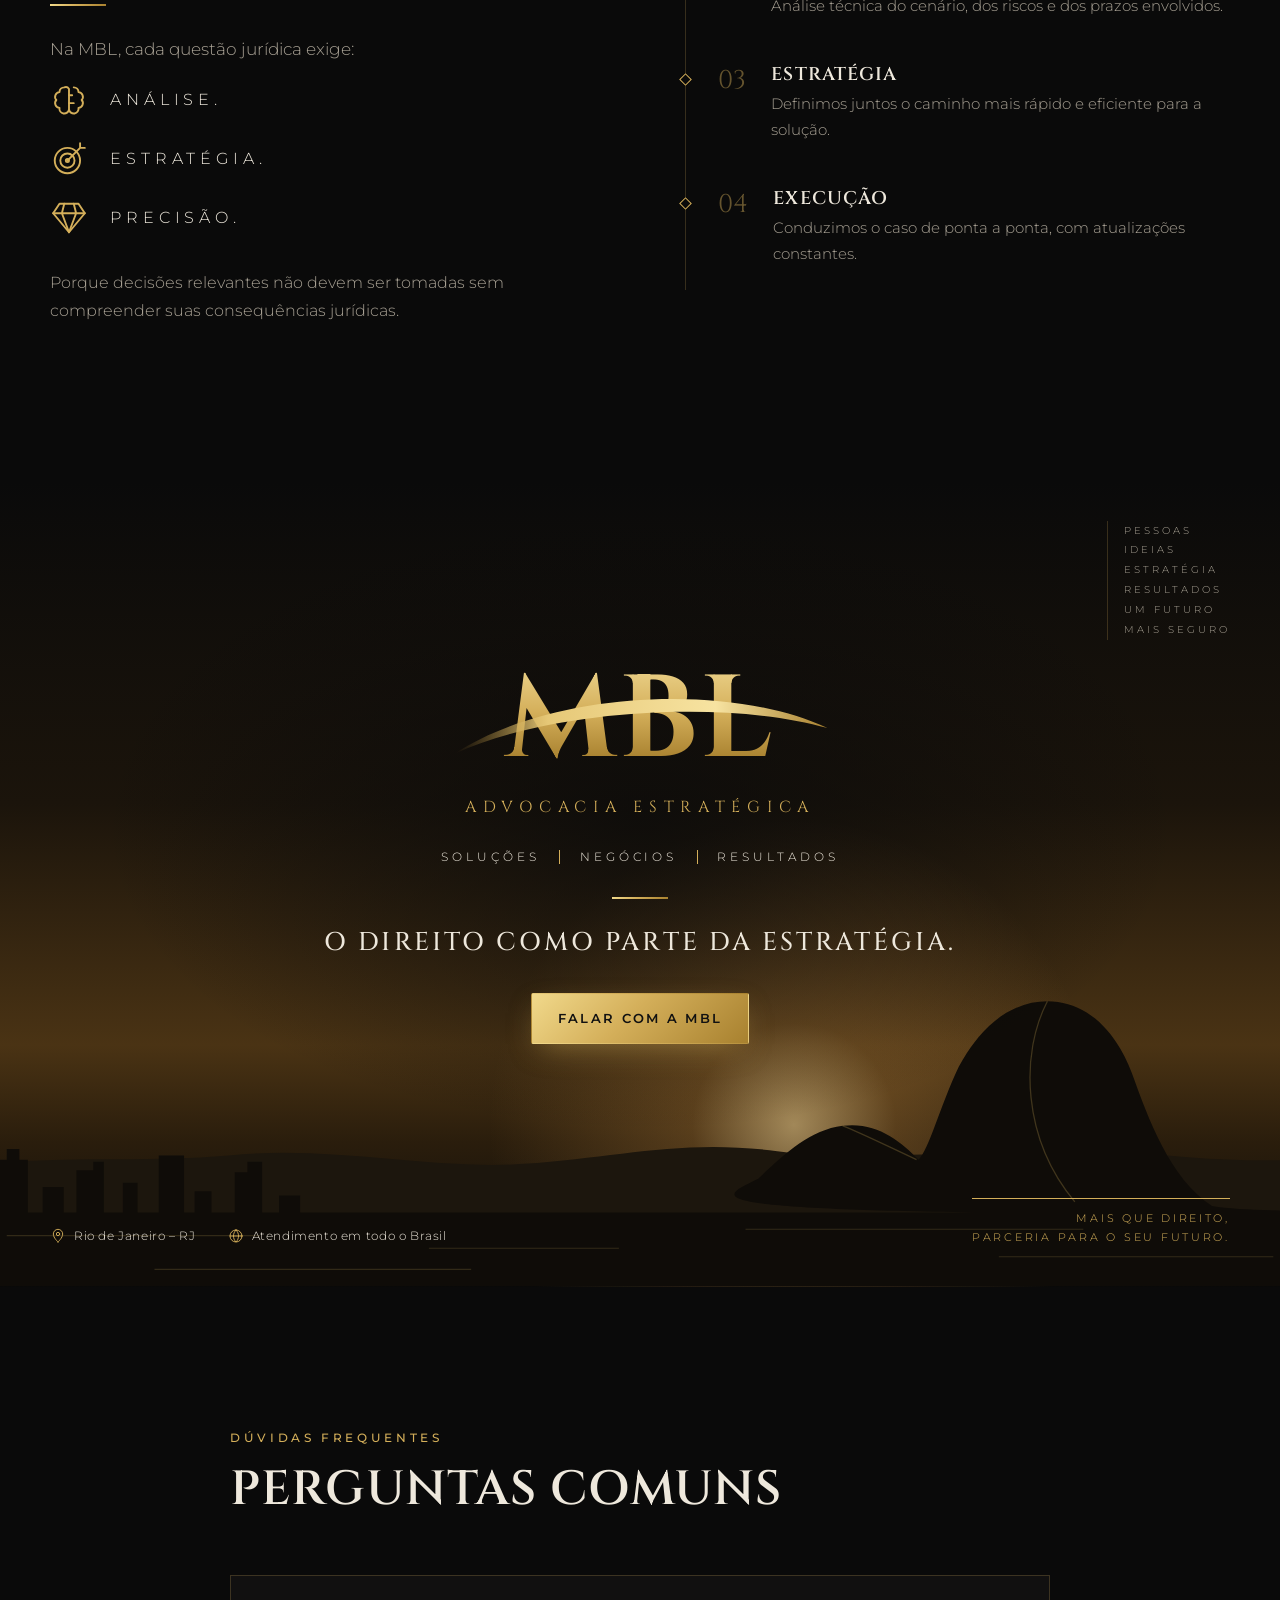
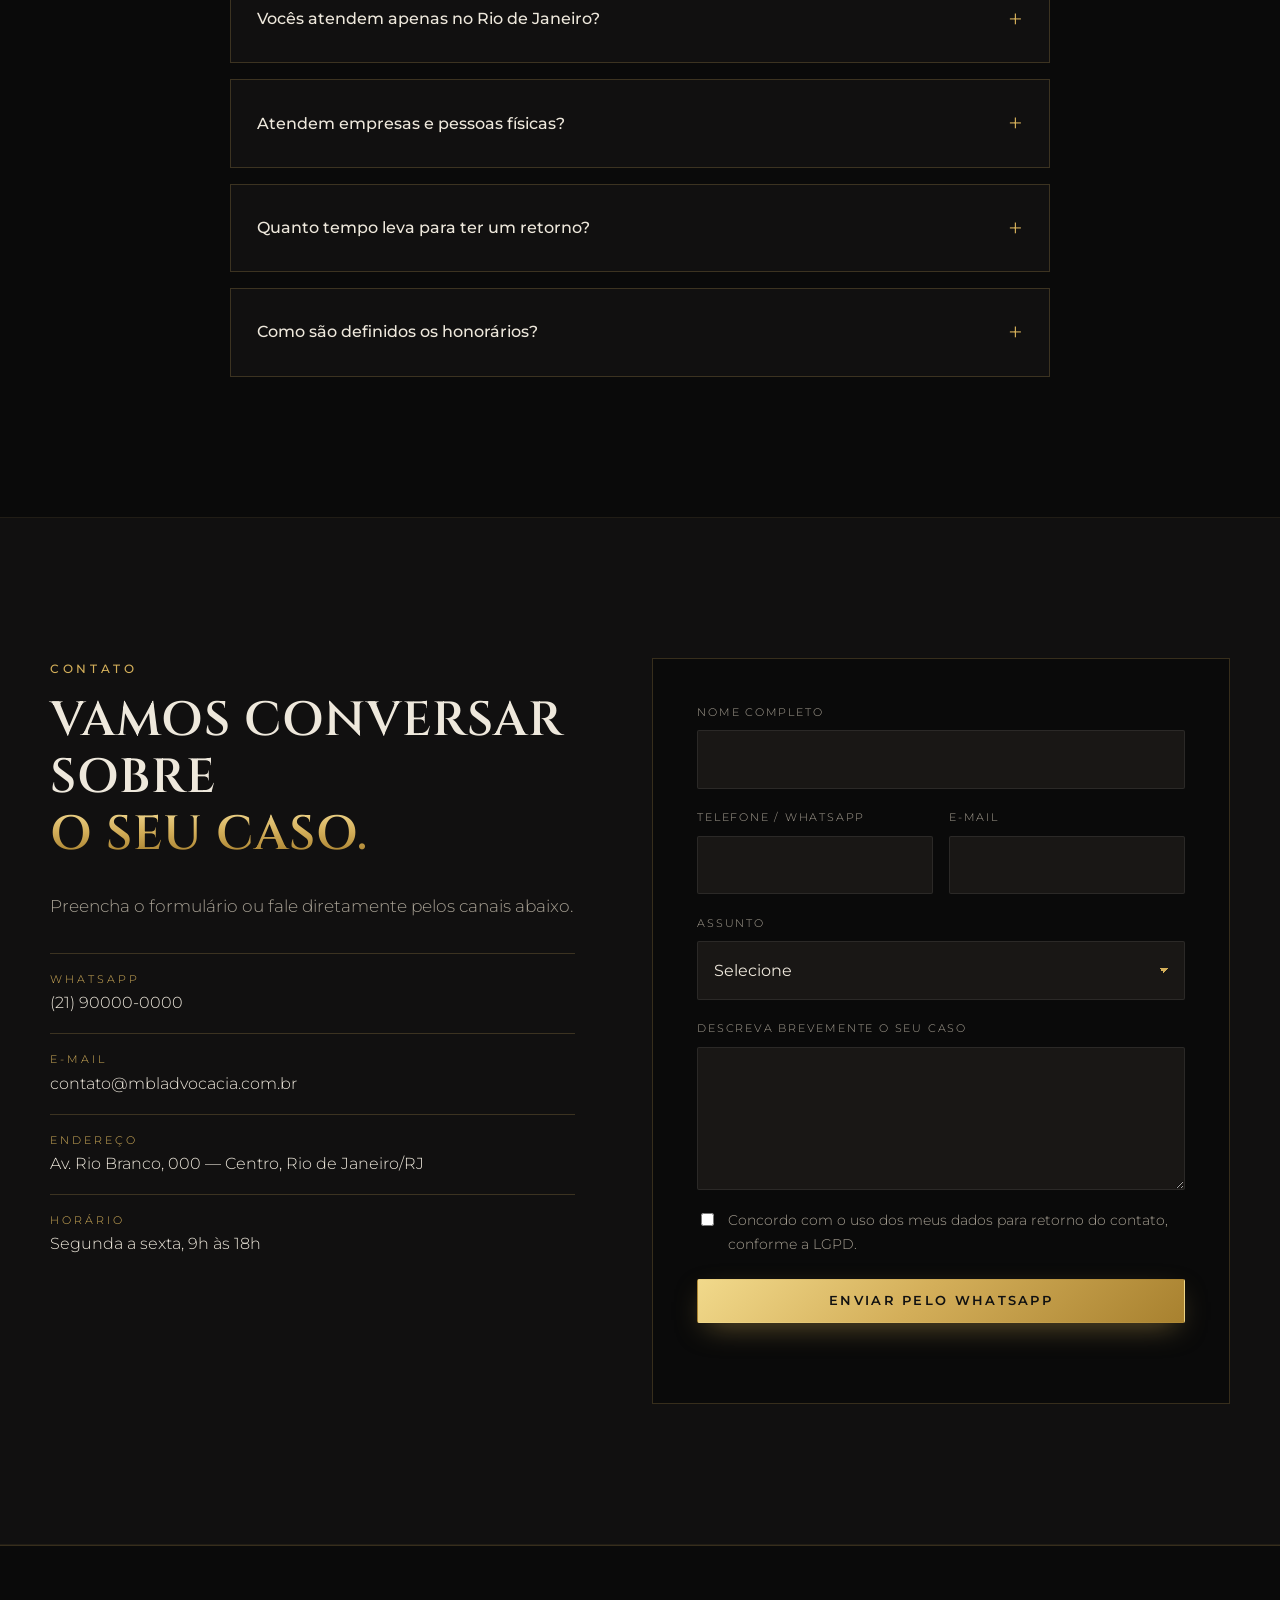
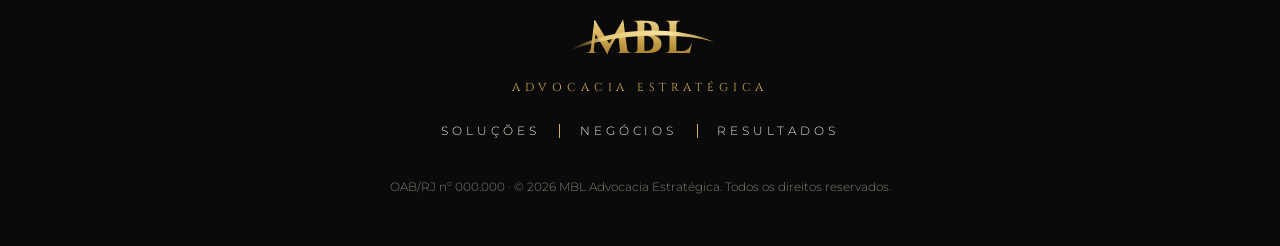
==== commit 3f9d2b26: "Aplica identidade visual MBL Advocacia Estratégica Refaz a landing page seguindo o protótipo aprovad" ====
--- a/index.html
+++ b/index.html
@@ -3,34 +3,82 @@
 <head>
   <meta charset="utf-8">
   <meta name="viewport" content="width=device-width, initial-scale=1">
-  <title>MBL Advocacia | Consultoria e Contencioso no Rio de Janeiro</title>
-  <meta name="description" content="MBL Advocacia — escritório no Rio de Janeiro especializado em consultoria jurídica e contencioso. Atendimento ágil, estratégia clara e eficiência reconhecida.">
-  <meta property="og:title" content="MBL Advocacia | Consultoria e Contencioso">
-  <meta property="og:description" content="Soluções jurídicas rápidas e eficientes no Rio de Janeiro.">
+  <title>MBL Advocacia Estratégica | Rio de Janeiro</title>
+  <meta name="description" content="MBL Advocacia Estratégica — consultoria e contencioso no Rio de Janeiro, com atendimento em todo o Brasil. Experiência a favor do seu futuro.">
+  <meta property="og:title" content="MBL Advocacia Estratégica">
+  <meta property="og:description" content="Experiência a favor do seu futuro. Soluções · Negócios · Resultados.">
   <meta property="og:type" content="website">
-  <meta name="theme-color" content="#0b0b0b">
+  <meta name="theme-color" content="#0a0a0a">
   <link rel="icon" href="assets/favicon.svg" type="image/svg+xml">
   <link rel="preconnect" href="https://fonts.googleapis.com">
   <link rel="preconnect" href="https://fonts.gstatic.com" crossorigin>
-  <link href="https://fonts.googleapis.com/css2?family=Cormorant+Garamond:wght@500;600;700&family=Inter:wght@300;400;500;600&display=swap" rel="stylesheet">
+  <link href="https://fonts.googleapis.com/css2?family=Cinzel:wght@500;600;700&family=Montserrat:wght@300;400;500;600&display=swap" rel="stylesheet">
   <link rel="stylesheet" href="styles.css">
 </head>
 <body>
 
+  <!-- ===== Sprite: gradiente dourado, logo e ícones ===== -->
+  <svg class="sprite" aria-hidden="true" focusable="false">
+    <defs>
+      <linearGradient id="gold" x1="0" y1="0" x2="0" y2="1">
+        <stop offset="0" stop-color="#f7e3a1"/>
+        <stop offset=".45" stop-color="#d4af5a"/>
+        <stop offset=".75" stop-color="#a8812f"/>
+        <stop offset="1" stop-color="#e0c070"/>
+      </linearGradient>
+      <linearGradient id="gold-h" x1="0" y1="0" x2="1" y2="0">
+        <stop offset="0" stop-color="#a8812f" stop-opacity="0"/>
+        <stop offset=".25" stop-color="#e6c877"/>
+        <stop offset=".7" stop-color="#f7e3a1"/>
+        <stop offset="1" stop-color="#a8812f"/>
+      </linearGradient>
+    </defs>
+    <symbol id="logo" viewBox="0 0 300 110">
+      <text x="150" y="86" text-anchor="middle" font-family="Cinzel, 'Times New Roman', serif" font-weight="700" font-size="92" letter-spacing="2" fill="url(#gold)">MBL</text>
+      <path d="M4 84 C 80 34, 222 28, 298 64 C 222 42, 84 48, 4 84 Z" fill="url(#gold-h)"/>
+    </symbol>
+
+    <symbol id="i-risco" viewBox="0 0 24 24"><circle cx="10.5" cy="10.5" r="6.5"/><path d="m15.5 15.5 5 5"/></symbol>
+    <symbol id="i-estrategia" viewBox="0 0 24 24"><path d="M4 20h16M6 20v-5M10 20v-8M14 20v-6M18 20V6M5 11l4-4 4 3 6-6"/><path d="M16 4h3v3"/></symbol>
+    <symbol id="i-negocio" viewBox="0 0 24 24"><path d="m2 11 4-4 4 1 3-2 3 1 6 4"/><path d="m6 7-3 7 7 6 2-1 2 1 2-1 2 1 3-4-4-5"/><path d="m9 13 3 3m-1-5 4 4m-1-5 3 3"/></symbol>
+    <symbol id="i-patrimonio" viewBox="0 0 24 24"><path d="M12 3 4 6v6c0 4.5 3.4 8.3 8 9 4.6-.7 8-4.5 8-9V6l-8-3Z"/><path d="m9 12 2 2 4-4"/></symbol>
+    <symbol id="i-empresarial" viewBox="0 0 24 24"><rect x="3" y="7" width="18" height="13" rx="1.5"/><path d="M9 7V5a1 1 0 0 1 1-1h4a1 1 0 0 1 1 1v2M3 13h18M11 12h2v2h-2z"/></symbol>
+    <symbol id="i-contratos" viewBox="0 0 24 24"><path d="M14 3H6a1 1 0 0 0-1 1v16a1 1 0 0 0 1 1h12a1 1 0 0 0 1-1V8l-5-5Z"/><path d="M14 3v5h5M8 12h8M8 16h5"/></symbol>
+    <symbol id="i-reestruturacao" viewBox="0 0 24 24"><circle cx="12" cy="7" r="3"/><circle cx="5" cy="10" r="2.2"/><circle cx="19" cy="10" r="2.2"/><path d="M6.5 20a5.5 5.5 0 0 1 11 0M1.5 19a3.6 3.6 0 0 1 5-3.3M22.5 19a3.6 3.6 0 0 0-5-3.3"/></symbol>
+    <symbol id="i-societario" viewBox="0 0 24 24"><rect x="9" y="3" width="6" height="5" rx="1"/><rect x="2.5" y="16" width="6" height="5" rx="1"/><rect x="15.5" y="16" width="6" height="5" rx="1"/><path d="M12 8v4M5.5 16v-4h13v4"/></symbol>
+    <symbol id="i-processual" viewBox="0 0 24 24"><path d="M12 3v18M7 21h10M4 7h16M12 4.5 12 7"/><path d="m6 7-3 7a3 3 0 0 0 6 0L6 7ZM18 7l-3 7a3 3 0 0 0 6 0l-3-7Z"/></symbol>
+    <symbol id="i-consultoria" viewBox="0 0 24 24"><path d="M14 3H6a1 1 0 0 0-1 1v16a1 1 0 0 0 1 1h12a1 1 0 0 0 1-1V8l-5-5Z"/><path d="M14 3v5h5M8 13h8M8 17h8M8 9h3"/></symbol>
+    <symbol id="i-analise" viewBox="0 0 24 24"><path d="M9 4a3 3 0 0 0-3 3 3 3 0 0 0-2 5 3 3 0 0 0 2 5 3 3 0 0 0 6 1V5a2.5 2.5 0 0 0-3-1ZM15 4a3 3 0 0 1 3 3 3 3 0 0 1 2 5 3 3 0 0 1-2 5 3 3 0 0 1-6 1"/><path d="M12 9h2m-2 5h3"/></symbol>
+    <symbol id="i-alvo" viewBox="0 0 24 24"><circle cx="11" cy="13" r="8"/><circle cx="11" cy="13" r="4.5"/><circle cx="11" cy="13" r="1"/><path d="m11 13 8-8m0 0V2m0 3h3"/></symbol>
+    <symbol id="i-precisao" viewBox="0 0 24 24"><path d="M6 3h12l4 6-10 12L2 9l4-6Z"/><path d="M2 9h20M9 3 7.5 9 12 21M15 3l1.5 6L12 21"/></symbol>
+    <symbol id="i-pin" viewBox="0 0 24 24"><path d="M12 21s-7-6.2-7-12a7 7 0 0 1 14 0c0 5.8-7 12-7 12Z"/><circle cx="12" cy="9" r="2.5"/></symbol>
+    <symbol id="i-brasil" viewBox="0 0 24 24"><circle cx="12" cy="12" r="9"/><path d="M3 12h18M12 3c2.5 2.6 3.8 5.6 3.8 9s-1.3 6.4-3.8 9c-2.5-2.6-3.8-5.6-3.8-9S9.5 5.6 12 3Z"/></symbol>
+
+    <!-- Rio de Janeiro: Pão de Açúcar, Urca e silhueta da cidade -->
+    <symbol id="rio" viewBox="0 0 1440 420" preserveAspectRatio="xMidYMax slice">
+      <path fill="#1c160d" d="M0 318 C140 290 230 305 330 296 C430 286 520 310 610 304 C700 298 760 280 850 292 C960 305 1100 282 1220 296 C1320 306 1390 296 1440 300 V420 H0Z"/>
+      <path fill="#0f0c08" d="M0 350 H40V318h18v-12h14v12h10v22h16V300h22v-10h12v10h8v50h14V326h20v24h12V310h16v-8h10v48h18V322h14v28h20V296h24v54h10V330h16v20h22V312h12v-10h14v48h16V334h20v16h640 C760 346 800 334 832 318 C856 296 880 272 912 268 C944 264 966 282 984 300 C994 290 1004 250 1022 212 C1046 168 1076 150 1106 150 C1142 150 1170 176 1186 218 C1202 262 1222 318 1262 344 C1300 350 1360 348 1440 348 V420 H0Z"/>
+      <path d="M912 268c16 6 40 18 70 32M1106 150c-26 50-24 130 26 190" stroke="#d4af5a" stroke-opacity=".25" stroke-width="1.2" fill="none"/>
+      <g stroke="#d4af5a" stroke-opacity=".18" stroke-width="1">
+        <path d="M120 372h240M520 384h180M820 366h320M1060 392h260M260 404h300"/>
+      </g>
+    </symbol>
+  </svg>
+
   <!-- ===== Cabeçalho ===== -->
   <header class="header" id="topo">
     <div class="container header__inner">
-      <a href="#topo" class="logo" aria-label="MBL Advocacia — início">
-        <span class="logo__mark">MBL</span>
-        <span class="logo__text">Advocacia</span>
+      <a href="#topo" class="brand" aria-label="MBL Advocacia Estratégica — início">
+        <svg class="brand__logo" viewBox="0 0 300 110" aria-hidden="true"><use href="#logo"/></svg>
+        <span class="brand__name">Advocacia<br>Estratégica</span>
       </a>
       <button class="nav-toggle" aria-label="Abrir menu" aria-expanded="false" aria-controls="menu">
         <span></span><span></span><span></span>
       </button>
       <nav class="nav" id="menu">
-        <a href="#sobre">O escritório</a>
-        <a href="#areas">Atuação</a>
-        <a href="#metodo">Como trabalhamos</a>
+        <a href="#visao">Visão</a>
+        <a href="#atuacao">Atuação</a>
+        <a href="#diferencial">Diferencial</a>
         <a href="#faq">Dúvidas</a>
         <a href="#contato" class="btn btn--outline btn--sm">Fale conosco</a>
       </nav>
@@ -38,151 +86,179 @@
   </header>
 
   <main>
-    <!-- ===== Hero ===== -->
+    <!-- ===== 1. Hero ===== -->
     <section class="hero">
-      <div class="hero__glow" aria-hidden="true"></div>
+      <div class="hero__sun" aria-hidden="true"></div>
+      <svg class="hero__rio" aria-hidden="true"><use href="#rio"/></svg>
       <div class="container hero__inner">
-        <p class="eyebrow">Rio de Janeiro · Consultoria &amp; Contencioso</p>
-        <h1 class="hero__title">
-          Problemas jurídicos resolvidos com <em>rapidez</em> e <em>precisão</em>.
-        </h1>
+        <svg class="hero__logo" viewBox="0 0 300 110" role="img" aria-label="MBL"><use href="#logo"/></svg>
+        <p class="hero__brand">Advocacia Estratégica</p>
+        <span class="rule" aria-hidden="true"></span>
+        <h1 class="hero__title">Experiência a favor<br>do <span class="gold">seu futuro.</span></h1>
         <p class="hero__lead">
-          A MBL Advocacia atua de forma estratégica para empresas e pessoas físicas,
-          prevenindo riscos na consultoria e defendendo seus interesses no contencioso —
-          com respostas ágeis e comunicação direta do início ao fim.
+          Consultoria e contencioso com visão estratégica, respostas ágeis e
+          eficiência reconhecida. Resolvemos problemas jurídicos com rapidez
+          para que você decida com segurança.
         </p>
         <div class="hero__actions">
-          <a href="https://wa.me/5521900000000?text=Ol%C3%A1%2C%20gostaria%20de%20agendar%20uma%20consulta%20com%20a%20MBL%20Advocacia." class="btn btn--gold" target="_blank" rel="noopener">
-            Agendar consulta pelo WhatsApp
-          </a>
-          <a href="#areas" class="btn btn--ghost">Conheça nossa atuação</a>
-        </div>
-        <ul class="hero__stats">
-          <li><strong>24h</strong><span>para o primeiro retorno</span></li>
-          <li><strong>100%</strong><span>transparência no andamento</span></li>
-          <li><strong>RJ</strong><span>atendimento presencial e online</span></li>
+          <a href="https://wa.me/5521900000000?text=Ol%C3%A1%2C%20gostaria%20de%20agendar%20uma%20consulta%20com%20a%20MBL%20Advocacia." class="btn btn--gold" target="_blank" rel="noopener">Agendar consulta</a>
+          <a href="#atuacao" class="btn btn--ghost">Áreas de atuação</a>
+        </div>
+      </div>
+      <p class="tagline hero__tagline">Soluções <i></i> Negócios <i></i> Resultados</p>
+    </section>
+
+    <!-- ===== 2. Contexto ===== -->
+    <section class="section context">
+      <div class="container context__grid">
+        <div class="reveal">
+          <h2 class="title">Todo negócio tem<br>decisões que podem<br>mudar <span class="gold">o seu futuro.</span></h2>
+          <span class="rule" aria-hidden="true"></span>
+        </div>
+        <div class="reveal">
+          <ul class="words">
+            <li>Contratos.</li>
+            <li>Sociedades.</li>
+            <li>Investimentos.</li>
+            <li>Patrimônio.</li>
+            <li>Conflitos.</li>
+            <li>Reestruturações.</li>
+          </ul>
+          <p class="context__close">É nesse cenário que nasce a <span class="gold serif">MBL Advocacia Estratégica.</span></p>
+        </div>
+      </div>
+    </section>
+
+    <!-- ===== 3. Visão ===== -->
+    <section class="section section--alt vision" id="visao">
+      <svg class="vision__column" viewBox="0 0 200 600" aria-hidden="true">
+        <g fill="none" stroke="url(#gold)" stroke-width="1.4">
+          <path d="M20 40h160v18H20zM30 58h140l-10 22H40zM44 80h112v10H44z"/>
+          <path d="M52 90v440M148 90v440M68 96v428M84 96v428M100 96v428M116 96v428M132 96v428"/>
+          <path d="M44 530h112v12H44zM32 542h136v16H32zM20 558h160v22H20z"/>
+        </g>
+      </svg>
+      <div class="container vision__inner">
+        <div class="reveal">
+          <p class="eyebrow">Nossa visão</p>
+          <h2 class="title">Direito não é<br><span class="gold">apenas reação.</span></h2>
+          <span class="rule" aria-hidden="true"></span>
+          <p class="lead">Uma atuação jurídica estratégica começa antes do problema.</p>
+          <ul class="vision__list">
+            <li>Analisar riscos.</li>
+            <li>Antecipar cenários.</li>
+            <li>Estruturar decisões.</li>
+            <li>Proteger interesses.</li>
+          </ul>
+          <p class="quote">A advocacia passa a fazer parte da estratégia.</p>
+        </div>
+      </div>
+    </section>
+
+    <!-- ===== 4. Propósito ===== -->
+    <section class="section purpose">
+      <div class="container">
+        <div class="purpose__head reveal">
+          <p class="eyebrow">Nosso propósito</p>
+          <h2 class="title">Transformar complexidade jurídica em clareza <span class="gold">para a tomada de decisão.</span></h2>
+          <p class="lead">A MBL atua a partir da análise técnica do problema, considerando os aspectos que realmente importam para cada realidade.</p>
+        </div>
+        <ul class="pillars reveal">
+          <li><svg class="icon"><use href="#i-risco"/></svg><span>Risco</span></li>
+          <li><svg class="icon"><use href="#i-estrategia"/></svg><span>Estratégia</span></li>
+          <li><svg class="icon"><use href="#i-negocio"/></svg><span>Negócio</span></li>
+          <li><svg class="icon"><use href="#i-patrimonio"/></svg><span>Patrimônio</span></li>
         </ul>
       </div>
     </section>
 
-    <!-- ===== Diferenciais ===== -->
-    <section class="strip" aria-label="Diferenciais">
-      <div class="container strip__inner">
-        <div class="strip__item"><span class="strip__icon">◆</span> Resposta ágil</div>
-        <div class="strip__item"><span class="strip__icon">◆</span> Estratégia sob medida</div>
-        <div class="strip__item"><span class="strip__icon">◆</span> Atendimento pessoal</div>
-        <div class="strip__item"><span class="strip__icon">◆</span> Sigilo absoluto</div>
-      </div>
-    </section>
-
-    <!-- ===== Sobre ===== -->
-    <section class="section" id="sobre">
-      <div class="container about">
-        <div class="about__visual reveal">
-          <div class="about__frame">
-            <span class="about__mono">MBL</span>
-            <span class="about__since">Advocacia</span>
-          </div>
-        </div>
-        <div class="about__content reveal">
-          <p class="eyebrow">O escritório</p>
-          <h2 class="section__title">Eficiência reconhecida, <br>atuação que resolve.</h2>
-          <p>
-            Sediada no Rio de Janeiro, a MBL Advocacia nasceu com um propósito claro:
-            entregar soluções jurídicas que funcionam no tempo do cliente. Unimos
-            conhecimento técnico, visão de negócio e uma rotina de trabalho enxuta para
-            reduzir prazos, custos e desgaste.
-          </p>
-          <p>
-            Cada caso é conduzido de perto, com diagnóstico objetivo, plano de ação definido
-            e comunicação transparente em todas as etapas. Você sempre sabe o que está
-            acontecendo — e qual é o próximo passo.
-          </p>
-          <ul class="checklist">
-            <li>Análise inicial rápida e objetiva do seu caso</li>
-            <li>Advogado responsável com contato direto</li>
-            <li>Relatórios claros sobre cada movimentação</li>
-          </ul>
-        </div>
-      </div>
-    </section>
-
-    <!-- ===== Áreas ===== -->
-    <section class="section section--dark" id="areas">
+    <!-- ===== 5. Atuação ===== -->
+    <section class="section section--alt" id="atuacao">
       <div class="container">
         <div class="section__head reveal">
-          <p class="eyebrow">Áreas de atuação</p>
-          <h2 class="section__title">Da prevenção à solução do litígio</h2>
-          <p class="section__sub">Duas frentes complementares para proteger você e o seu negócio.</p>
-        </div>
-
-        <div class="pillars">
-          <article class="pillar reveal">
-            <div class="pillar__num">01</div>
-            <h3>Consultoria Jurídica</h3>
-            <p>Atuação preventiva para decisões seguras e redução de riscos antes que eles virem processos.</p>
-            <ul>
-              <li>Elaboração e revisão de contratos</li>
-              <li>Pareceres e análise de riscos</li>
-              <li>Assessoria empresarial contínua</li>
-              <li>Negociações e acordos extrajudiciais</li>
-              <li>Compliance e adequação regulatória</li>
-            </ul>
-          </article>
-          <article class="pillar reveal">
-            <div class="pillar__num">02</div>
-            <h3>Contencioso</h3>
-            <p>Defesa firme e estratégica em processos judiciais e administrativos, com foco em resultado e celeridade.</p>
-            <ul>
-              <li>Ações cíveis e empresariais</li>
-              <li>Cobranças e execuções</li>
-              <li>Direito do consumidor</li>
-              <li>Responsabilidade civil e indenizações</li>
-              <li>Recursos nos tribunais</li>
-            </ul>
-          </article>
-        </div>
-      </div>
-    </section>
-
-    <!-- ===== Método ===== -->
-    <section class="section" id="metodo">
-      <div class="container">
-        <div class="section__head reveal">
-          <p class="eyebrow">Como trabalhamos</p>
-          <h2 class="section__title">Um método pensado para resolver rápido</h2>
-        </div>
-        <ol class="steps">
-          <li class="step reveal">
-            <span class="step__n">1</span>
-            <h3>Contato</h3>
-            <p>Você nos conta o problema pelo WhatsApp, telefone ou formulário. Retornamos em até 24 horas úteis.</p>
-          </li>
-          <li class="step reveal">
-            <span class="step__n">2</span>
-            <h3>Diagnóstico</h3>
-            <p>Analisamos documentos e cenário para apontar caminhos viáveis, riscos e prazos com clareza.</p>
-          </li>
-          <li class="step reveal">
-            <span class="step__n">3</span>
-            <h3>Estratégia</h3>
-            <p>Definimos juntos o plano de ação — priorizando sempre a solução mais rápida e eficiente.</p>
-          </li>
-          <li class="step reveal">
-            <span class="step__n">4</span>
-            <h3>Execução</h3>
-            <p>Conduzimos o caso de ponta a ponta, com atualizações frequentes até a conclusão.</p>
-          </li>
+          <p class="eyebrow">Nossa atuação</p>
+          <h2 class="title">Uma visão integrada<br><span class="gold">do Direito.</span></h2>
+          <p class="lead">Da consultoria preventiva ao contencioso, cada frente conversa com a outra para proteger você e o seu negócio.</p>
+        </div>
+        <div class="areas">
+          <article class="area reveal">
+            <svg class="icon"><use href="#i-empresarial"/></svg>
+            <h3>Direito Empresarial</h3>
+            <p>Assessoria contínua para empresas, da estruturação às decisões do dia a dia.</p>
+          </article>
+          <article class="area reveal">
+            <svg class="icon"><use href="#i-contratos"/></svg>
+            <h3>Contratos e Negócios</h3>
+            <p>Elaboração, revisão e negociação de contratos com foco em segurança e viabilidade.</p>
+          </article>
+          <article class="area reveal">
+            <svg class="icon"><use href="#i-reestruturacao"/></svg>
+            <h3>Reestruturação e Recuperação</h3>
+            <p>Planejamento e condução de reestruturações para atravessar momentos críticos.</p>
+          </article>
+          <article class="area reveal">
+            <svg class="icon"><use href="#i-societario"/></svg>
+            <h3>Patrimonial e Societário</h3>
+            <p>Organização societária, acordos entre sócios e proteção patrimonial.</p>
+          </article>
+          <article class="area reveal">
+            <svg class="icon"><use href="#i-processual"/></svg>
+            <h3>Estratégia Processual</h3>
+            <p>Contencioso cível e empresarial conduzido com estratégia, firmeza e celeridade.</p>
+          </article>
+          <article class="area reveal">
+            <svg class="icon"><use href="#i-consultoria"/></svg>
+            <h3>Consultoria e Assessoria Jurídica</h3>
+            <p>Pareceres, análise de riscos e orientação para decisões seguras.</p>
+          </article>
+        </div>
+        <p class="tagline areas__foot reveal">Diferentes desafios. <span class="gold">Uma só direção: o seu futuro.</span></p>
+      </div>
+    </section>
+
+    <!-- ===== 6. Diferencial ===== -->
+    <section class="section" id="diferencial">
+      <div class="container diff">
+        <div class="reveal">
+          <p class="eyebrow">Nosso diferencial</p>
+          <h2 class="title">Experiência a favor<br><span class="gold">do seu futuro.</span></h2>
+          <span class="rule" aria-hidden="true"></span>
+          <p class="lead">Na MBL, cada questão jurídica exige:</p>
+          <ul class="diff__list">
+            <li><svg class="icon"><use href="#i-analise"/></svg>Análise.</li>
+            <li><svg class="icon"><use href="#i-alvo"/></svg>Estratégia.</li>
+            <li><svg class="icon"><use href="#i-precisao"/></svg>Precisão.</li>
+          </ul>
+          <p class="muted">Porque decisões relevantes não devem ser tomadas sem compreender suas consequências jurídicas.</p>
+        </div>
+        <ol class="steps reveal" aria-label="Como trabalhamos">
+          <li><span>01</span><div><h3>Contato</h3><p>Você nos conta o problema. Retornamos em até 24 horas úteis.</p></div></li>
+          <li><span>02</span><div><h3>Diagnóstico</h3><p>Análise técnica do cenário, dos riscos e dos prazos envolvidos.</p></div></li>
+          <li><span>03</span><div><h3>Estratégia</h3><p>Definimos juntos o caminho mais rápido e eficiente para a solução.</p></div></li>
+          <li><span>04</span><div><h3>Execução</h3><p>Conduzimos o caso de ponta a ponta, com atualizações constantes.</p></div></li>
         </ol>
       </div>
     </section>
 
-    <!-- ===== Chamada ===== -->
-    <section class="cta">
-      <div class="container cta__inner reveal">
-        <h2>Precisa de uma solução jurídica <em>agora</em>?</h2>
-        <p>Converse com um advogado da MBL e receba uma orientação clara sobre o seu caso.</p>
-        <a href="https://wa.me/5521900000000?text=Ol%C3%A1%2C%20preciso%20de%20orienta%C3%A7%C3%A3o%20jur%C3%ADdica." class="btn btn--gold" target="_blank" rel="noopener">Falar com um advogado</a>
+    <!-- ===== 7. Fechamento ===== -->
+    <section class="closing">
+      <div class="closing__sun" aria-hidden="true"></div>
+      <svg class="closing__rio" aria-hidden="true"><use href="#rio"/></svg>
+      <ul class="closing__words" aria-hidden="true">
+        <li>Pessoas</li><li>Ideias</li><li>Estratégia</li><li>Resultados</li><li>Um futuro</li><li>mais seguro</li>
+      </ul>
+      <div class="container closing__inner reveal">
+        <svg class="closing__logo" viewBox="0 0 300 110" role="img" aria-label="MBL"><use href="#logo"/></svg>
+        <p class="hero__brand">Advocacia Estratégica</p>
+        <p class="tagline">Soluções <i></i> Negócios <i></i> Resultados</p>
+        <span class="rule" aria-hidden="true"></span>
+        <h2 class="closing__title">O Direito como parte da estratégia.</h2>
+        <a href="https://wa.me/5521900000000?text=Ol%C3%A1%2C%20preciso%20de%20orienta%C3%A7%C3%A3o%20jur%C3%ADdica." class="btn btn--gold" target="_blank" rel="noopener">Falar com a MBL</a>
+      </div>
+      <div class="container closing__foot">
+        <span><svg class="icon icon--sm"><use href="#i-pin"/></svg>Rio de Janeiro – RJ</span>
+        <span><svg class="icon icon--sm"><use href="#i-brasil"/></svg>Atendimento em todo o Brasil</span>
+        <span class="closing__motto">Mais que Direito,<br>parceria para o seu futuro.</span>
       </div>
     </section>
 
@@ -191,36 +267,36 @@
       <div class="container container--narrow">
         <div class="section__head reveal">
           <p class="eyebrow">Dúvidas frequentes</p>
-          <h2 class="section__title">Perguntas comuns</h2>
+          <h2 class="title">Perguntas comuns</h2>
         </div>
         <div class="faq">
           <details class="reveal">
             <summary>Vocês atendem apenas no Rio de Janeiro?</summary>
-            <p>Nossa sede fica no Rio de Janeiro, com atendimento presencial. Também atendemos clientes de outras localidades de forma online, com a mesma agilidade.</p>
+            <p>Nossa sede fica no Rio de Janeiro, com atendimento presencial, e atendemos clientes em todo o Brasil de forma online.</p>
           </details>
           <details class="reveal">
             <summary>Atendem empresas e pessoas físicas?</summary>
-            <p>Sim. Prestamos consultoria e atuamos no contencioso tanto para empresas de diversos portes quanto para pessoas físicas.</p>
+            <p>Sim. Atuamos para empresas de diferentes portes, sócios, investidores e pessoas físicas, tanto na consultoria quanto no contencioso.</p>
           </details>
           <details class="reveal">
             <summary>Quanto tempo leva para ter um retorno?</summary>
-            <p>O primeiro retorno é feito em até 24 horas úteis após o contato. Durante o caso, você recebe atualizações a cada movimentação relevante.</p>
+            <p>O primeiro retorno é feito em até 24 horas úteis. Durante o caso, você recebe atualizações a cada movimentação relevante.</p>
           </details>
           <details class="reveal">
             <summary>Como são definidos os honorários?</summary>
-            <p>Os honorários são apresentados de forma transparente após a análise inicial, de acordo com a complexidade do caso e em conformidade com a tabela da OAB/RJ.</p>
+            <p>Os honorários são apresentados de forma transparente após a análise inicial, conforme a complexidade do caso e a tabela da OAB/RJ.</p>
           </details>
         </div>
       </div>
     </section>
 
     <!-- ===== Contato ===== -->
-    <section class="section section--dark" id="contato">
+    <section class="section section--alt" id="contato">
       <div class="container contact">
         <div class="contact__info reveal">
           <p class="eyebrow">Contato</p>
-          <h2 class="section__title">Vamos resolver o seu caso.</h2>
-          <p>Preencha o formulário e nossa equipe entrará em contato. Se preferir, fale diretamente pelos canais abaixo.</p>
+          <h2 class="title">Vamos conversar sobre<br><span class="gold">o seu caso.</span></h2>
+          <p class="lead">Preencha o formulário ou fale diretamente pelos canais abaixo.</p>
           <ul class="contact__list">
             <li><span>WhatsApp</span><a href="https://wa.me/5521900000000" target="_blank" rel="noopener">(21) 90000-0000</a></li>
             <li><span>E-mail</span><a href="mailto:contato@mbladvocacia.com.br">contato@mbladvocacia.com.br</a></li>
@@ -248,9 +324,12 @@
             <label for="area">Assunto</label>
             <select id="area" name="area" required>
               <option value="" disabled selected>Selecione</option>
-              <option>Consultoria jurídica</option>
-              <option>Contencioso / processo judicial</option>
-              <option>Contratos</option>
+              <option>Direito Empresarial</option>
+              <option>Contratos e Negócios</option>
+              <option>Reestruturação e Recuperação</option>
+              <option>Patrimonial e Societário</option>
+              <option>Estratégia Processual (contencioso)</option>
+              <option>Consultoria e Assessoria Jurídica</option>
               <option>Outro assunto</option>
             </select>
           </div>
@@ -272,16 +351,13 @@
   <!-- ===== Rodapé ===== -->
   <footer class="footer">
     <div class="container footer__inner">
-      <a href="#topo" class="logo">
-        <span class="logo__mark">MBL</span>
-        <span class="logo__text">Advocacia</span>
-      </a>
-      <p>Consultoria e Contencioso · Rio de Janeiro/RJ</p>
-      <p class="footer__legal">OAB/RJ nº 000.000 · © <span id="ano"></span> MBL Advocacia. Todos os direitos reservados.</p>
+      <svg class="footer__logo" viewBox="0 0 300 110" role="img" aria-label="MBL"><use href="#logo"/></svg>
+      <p class="hero__brand">Advocacia Estratégica</p>
+      <p class="tagline">Soluções <i></i> Negócios <i></i> Resultados</p>
+      <p class="footer__legal">OAB/RJ nº 000.000 · © <span id="ano"></span> MBL Advocacia Estratégica. Todos os direitos reservados.</p>
     </div>
   </footer>
 
-  <!-- Botão flutuante WhatsApp -->
   <a href="https://wa.me/5521900000000" class="wa-float" target="_blank" rel="noopener" aria-label="Conversar pelo WhatsApp">
     <svg viewBox="0 0 32 32" width="28" height="28" aria-hidden="true"><path fill="currentColor" d="M16.04 3C9.4 3 4 8.38 4 15.02c0 2.12.56 4.19 1.62 6.01L4 29l8.17-1.6a12 12 0 0 0 3.87.64C22.67 28.04 28 22.66 28 16.02 28 9.38 22.67 3 16.04 3Zm0 22.9c-1.26 0-2.5-.22-3.67-.66l-.26-.1-4.85.95.97-4.72-.17-.28a9.86 9.86 0 0 1-1.52-5.27c0-5.47 4.47-9.93 9.5-9.93 5.52 0 9.8 4.46 9.8 9.93 0 5.6-4.28 10.08-9.8 10.08Zm5.43-7.4c-.3-.15-1.76-.87-2.03-.97-.27-.1-.47-.15-.67.15-.2.3-.77.97-.94 1.17-.17.2-.35.22-.65.07-.3-.15-1.26-.46-2.4-1.48-.89-.79-1.49-1.77-1.66-2.07-.17-.3-.02-.46.13-.61.13-.13.3-.35.45-.52.15-.17.2-.3.3-.5.1-.2.05-.37-.02-.52-.08-.15-.67-1.62-.92-2.22-.24-.58-.49-.5-.67-.51h-.57c-.2 0-.52.07-.8.37-.27.3-1.04 1.02-1.04 2.49s1.07 2.89 1.22 3.09c.15.2 2.1 3.2 5.08 4.49.71.3 1.27.49 1.7.63.72.23 1.37.2 1.88.12.57-.08 1.76-.72 2.01-1.42.25-.7.25-1.29.17-1.42-.07-.12-.27-.2-.57-.35Z"/></svg>
   </a>
--- a/styles.css
+++ b/styles.css
@@ -1,98 +1,105 @@
-/* ===== MBL Advocacia — preto & dourado ===== */
+/* ===== MBL Advocacia Estratégica — preto & dourado ===== */
 :root {
-  --black: #0b0b0b;
-  --black-2: #121212;
-  --black-3: #1a1a1a;
-  --line: rgba(201, 165, 76, 0.22);
-  --gold: #c9a54c;
-  --gold-light: #e6c877;
-  --gold-dark: #9c7a2c;
-  --gold-grad: linear-gradient(135deg, #f1d98b 0%, #c9a54c 45%, #9c7a2c 100%);
-  --text: #ece7dc;
-  --muted: #a39d90;
-  --serif: "Cormorant Garamond", Georgia, "Times New Roman", serif;
-  --sans: "Inter", system-ui, -apple-system, "Segoe UI", Roboto, sans-serif;
-  --radius: 4px;
-  --header-h: 76px;
+  --black: #0a0a0a;
+  --black-2: #111010;
+  --black-3: #191715;
+  --line: rgba(212, 175, 90, 0.22);
+  --gold: #d4af5a;
+  --gold-light: #ecd08a;
+  --gold-dark: #a8812f;
+  --gold-grad: linear-gradient(180deg, #f7e3a1 0%, #d4af5a 45%, #a8812f 80%, #e0c070 100%);
+  --gold-btn: linear-gradient(135deg, #f1d98b 0%, #d4af5a 45%, #a8812f 100%);
+  --text: #eee8dc;
+  --muted: #a8a194;
+  --serif: "Cinzel", "Times New Roman", serif;
+  --sans: "Montserrat", system-ui, -apple-system, "Segoe UI", Roboto, sans-serif;
+  --radius: 2px;
+  --header-h: 80px;
 }
 
 *, *::before, *::after { box-sizing: border-box; }
 html { scroll-behavior: smooth; scroll-padding-top: var(--header-h); }
 body {
-  margin: 0;
-  background: var(--black);
-  color: var(--text);
-  font-family: var(--sans);
-  font-weight: 300;
-  line-height: 1.7;
-  -webkit-font-smoothing: antialiased;
-}
-img { max-width: 100%; display: block; }
+  margin: 0; background: var(--black); color: var(--text);
+  font-family: var(--sans); font-weight: 300; line-height: 1.75;
+  -webkit-font-smoothing: antialiased; overflow-x: hidden;
+}
 a { color: inherit; text-decoration: none; }
-h1, h2, h3 { font-family: var(--serif); font-weight: 600; line-height: 1.15; margin: 0 0 .6em; }
+h1, h2, h3 { font-family: var(--serif); font-weight: 600; line-height: 1.18; margin: 0 0 .6em; }
 p { margin: 0 0 1em; }
-em { font-style: italic; color: var(--gold-light); }
-
+
+.sprite { position: absolute; width: 0; height: 0; overflow: hidden; }
 .container { width: min(1180px, 100% - 32px); margin-inline: auto; }
 .container--narrow { width: min(820px, 100% - 32px); }
 
+.gold { color: var(--gold); }
+@supports (-webkit-background-clip: text) or (background-clip: text) {
+  .gold { background: var(--gold-grad); -webkit-background-clip: text; background-clip: text; color: transparent; }
+}
+.serif { font-family: var(--serif); font-weight: 600; }
+.muted { color: var(--muted); }
+.lead { color: var(--muted); font-size: 1.05rem; max-width: 60ch; }
+
 .eyebrow {
-  font-size: .78rem;
-  letter-spacing: .28em;
-  text-transform: uppercase;
-  color: var(--gold);
-  font-weight: 500;
-  margin-bottom: 1.1em;
-  display: inline-flex;
-  align-items: center;
-  gap: .8em;
-}
-.eyebrow::before { content: ""; width: 32px; height: 1px; background: var(--gold); }
+  font-size: .76rem; letter-spacing: .3em; text-transform: uppercase;
+  color: var(--gold); font-weight: 500; margin-bottom: 1.2em;
+}
+.title { font-size: clamp(1.9rem, 3.8vw, 3rem); text-transform: uppercase; letter-spacing: .02em; }
+.rule { display: block; width: 56px; height: 2px; background: var(--gold-btn); margin: 1.4rem 0 1.8rem; }
+
+.tagline {
+  display: flex; align-items: center; justify-content: center; flex-wrap: wrap; gap: .4rem 1.2rem;
+  font-size: .78rem; letter-spacing: .32em; text-transform: uppercase; color: var(--text); margin: 0;
+}
+.tagline i { width: 1px; height: 14px; background: var(--gold); display: inline-block; }
+
+.icon {
+  width: 28px; height: 28px; flex: none;
+  fill: none; stroke: var(--gold); stroke-width: 1.4; stroke-linecap: round; stroke-linejoin: round;
+}
+.icon--sm { width: 16px; height: 16px; }
 
 /* ===== Botões ===== */
 .btn {
   display: inline-flex; align-items: center; justify-content: center;
-  padding: 1em 1.8em;
-  font-family: var(--sans); font-size: .9rem; font-weight: 500;
-  letter-spacing: .06em; text-transform: uppercase;
-  border-radius: var(--radius); border: 1px solid transparent;
-  cursor: pointer; transition: transform .25s, box-shadow .25s, background .25s, color .25s;
-}
-.btn--gold { background: var(--gold-grad); color: #111; box-shadow: 0 10px 30px -10px rgba(201,165,76,.55); }
-.btn--gold:hover { transform: translateY(-2px); box-shadow: 0 16px 40px -12px rgba(201,165,76,.75); }
+  padding: 1.05em 2em; font-family: var(--sans); font-size: .8rem; font-weight: 600;
+  letter-spacing: .18em; text-transform: uppercase;
+  border-radius: var(--radius); border: 1px solid transparent; cursor: pointer;
+  transition: transform .25s, box-shadow .25s, background .25s, color .25s, border-color .25s;
+}
+.btn--gold { background: var(--gold-btn); color: #111; box-shadow: 0 10px 30px -10px rgba(212,175,90,.55); }
+.btn--gold:hover { transform: translateY(-2px); box-shadow: 0 16px 40px -12px rgba(212,175,90,.8); }
 .btn--ghost { border-color: var(--line); color: var(--text); }
 .btn--ghost:hover { border-color: var(--gold); color: var(--gold-light); }
 .btn--outline { border-color: var(--gold); color: var(--gold); }
 .btn--outline:hover { background: var(--gold); color: #111; }
-.btn--sm { padding: .65em 1.2em; font-size: .78rem; }
+.btn--sm { padding: .7em 1.3em; font-size: .7rem; }
 .btn--block { width: 100%; }
 
 /* ===== Header ===== */
 .header {
   position: fixed; inset: 0 0 auto; z-index: 50; height: var(--header-h);
-  display: flex; align-items: center;
+  display: flex; align-items: center; border-bottom: 1px solid transparent;
   transition: background .3s, border-color .3s;
-  border-bottom: 1px solid transparent;
-}
-.header.is-scrolled { background: rgba(11,11,11,.92); backdrop-filter: blur(10px); border-color: var(--line); }
+}
+.header.is-scrolled { background: rgba(10,10,10,.92); backdrop-filter: blur(10px); border-color: var(--line); }
 .header__inner { display: flex; align-items: center; justify-content: space-between; }
-
-.logo { display: inline-flex; align-items: baseline; gap: .5em; }
-.logo__mark {
-  font-family: var(--serif); font-size: 1.9rem; font-weight: 700; letter-spacing: .06em;
-  background: var(--gold-grad); -webkit-background-clip: text; background-clip: text; color: transparent;
-}
-.logo__text { font-size: .72rem; letter-spacing: .38em; text-transform: uppercase; color: var(--muted); }
-
-.nav { display: flex; align-items: center; gap: 2rem; }
-.nav a:not(.btn) { font-size: .88rem; color: var(--muted); position: relative; transition: color .2s; }
+.brand { display: flex; align-items: center; gap: .9rem; }
+.brand__logo { width: 92px; height: 34px; }
+.brand__name {
+  font-size: .58rem; letter-spacing: .3em; text-transform: uppercase; color: var(--muted);
+  line-height: 1.5; border-left: 1px solid var(--line); padding-left: .9rem;
+}
+.nav { display: flex; align-items: center; gap: 2.2rem; }
+.nav a:not(.btn) {
+  font-size: .76rem; letter-spacing: .18em; text-transform: uppercase; color: var(--muted);
+  position: relative; transition: color .2s;
+}
 .nav a:not(.btn)::after {
-  content: ""; position: absolute; left: 0; bottom: -4px; width: 0; height: 1px;
-  background: var(--gold); transition: width .25s;
+  content: ""; position: absolute; left: 0; bottom: -6px; width: 0; height: 1px; background: var(--gold); transition: width .25s;
 }
 .nav a:not(.btn):hover { color: var(--text); }
 .nav a:not(.btn):hover::after { width: 100%; }
-
 .nav-toggle { display: none; background: none; border: 0; padding: 8px; cursor: pointer; }
 .nav-toggle span { display: block; width: 24px; height: 2px; margin: 5px 0; background: var(--gold); transition: transform .3s, opacity .3s; }
 .nav-toggle[aria-expanded="true"] span:nth-child(1) { transform: translateY(7px) rotate(45deg); }
@@ -101,172 +108,200 @@
 
 /* ===== Hero ===== */
 .hero {
-  position: relative; overflow: hidden;
+  position: relative; overflow: hidden; isolation: isolate;
   min-height: 100vh; min-height: 100svh;
-  display: flex; align-items: center;
-  padding: calc(var(--header-h) + 60px) 0 80px;
-  background:
-    linear-gradient(180deg, rgba(11,11,11,0) 60%, var(--black) 100%),
-    repeating-linear-gradient(90deg, rgba(201,165,76,.04) 0 1px, transparent 1px 120px),
-    var(--black);
-}
-.hero__glow {
-  position: absolute; width: 900px; height: 900px; right: -300px; top: -250px;
-  background: radial-gradient(circle, rgba(201,165,76,.18) 0%, rgba(201,165,76,0) 60%);
-  pointer-events: none;
-}
-.hero__inner { position: relative; max-width: 880px; margin-left: max(16px, (100% - 1180px) / 2); }
-.hero__title { font-size: clamp(2.5rem, 6vw, 4.8rem); font-weight: 500; }
-.hero__lead { font-size: clamp(1rem, 1.6vw, 1.15rem); color: var(--muted); max-width: 640px; margin-bottom: 2.2em; }
+  display: flex; flex-direction: column; justify-content: center;
+  padding: calc(var(--header-h) + 40px) 0 0;
+  background: linear-gradient(180deg, #0a0a0a 0%, #0f0c09 45%, #2a1e0e 78%, #3b2a12 88%, #0a0a0a 100%);
+}
+.hero__sun {
+  position: absolute; z-index: -1; right: 18%; bottom: 14%; width: 520px; height: 520px; border-radius: 50%;
+  background: radial-gradient(circle, rgba(255,214,140,.55) 0%, rgba(230,160,70,.22) 22%, rgba(212,175,90,0) 62%);
+  transform: translate(50%, 50%);
+}
+.hero__rio { position: absolute; z-index: -1; left: 0; bottom: 0; width: 100%; height: 46%; }
+.hero::after {
+  content: ""; position: absolute; inset: 0; z-index: -1; pointer-events: none;
+  background: linear-gradient(90deg, rgba(10,10,10,.9) 0%, rgba(10,10,10,.55) 45%, rgba(10,10,10,0) 75%);
+}
+.hero__inner { position: relative; padding-bottom: 22vh; }
+.hero__logo { width: clamp(200px, 26vw, 320px); height: auto; aspect-ratio: 300 / 110; display: block; margin-left: -6px; }
+.hero__brand {
+  font-family: var(--serif); font-size: clamp(.8rem, 1.3vw, 1rem); letter-spacing: .42em;
+  text-transform: uppercase; color: var(--gold); margin: .4rem 0 0;
+}
+.hero__title { font-size: clamp(2.2rem, 5.2vw, 4.2rem); text-transform: uppercase; font-weight: 500; letter-spacing: .02em; }
+.hero__lead { color: var(--muted); max-width: 540px; font-size: clamp(.98rem, 1.4vw, 1.08rem); margin-bottom: 2.2rem; }
 .hero__actions { display: flex; flex-wrap: wrap; gap: 1rem; }
-.hero__stats {
-  list-style: none; padding: 2.2rem 0 0; margin: 3.5rem 0 0;
-  display: flex; flex-wrap: wrap; gap: 3rem;
-  border-top: 1px solid var(--line);
-}
-.hero__stats li { display: flex; flex-direction: column; }
-.hero__stats strong {
-  font-family: var(--serif); font-size: 2.4rem; font-weight: 600; line-height: 1;
-  background: var(--gold-grad); -webkit-background-clip: text; background-clip: text; color: transparent;
-}
-.hero__stats span { font-size: .82rem; color: var(--muted); margin-top: .5em; letter-spacing: .03em; }
-
-/* ===== Faixa ===== */
-.strip { border-block: 1px solid var(--line); background: var(--black-2); }
-.strip__inner { display: flex; flex-wrap: wrap; justify-content: space-between; gap: 1rem 2rem; padding: 1.4rem 0; }
-.strip__item { font-size: .82rem; letter-spacing: .18em; text-transform: uppercase; color: var(--text); }
-.strip__icon { color: var(--gold); margin-right: .6em; font-size: .6rem; vertical-align: middle; }
+.hero__tagline { position: absolute; left: 0; right: 0; bottom: 34px; }
 
 /* ===== Seções ===== */
-.section { padding: clamp(80px, 11vw, 140px) 0; }
-.section--dark { background: var(--black-2); border-block: 1px solid rgba(201,165,76,.08); }
-.section__head { max-width: 680px; margin-bottom: 3.5rem; }
-.section__title { font-size: clamp(2rem, 4vw, 3.1rem); }
-.section__sub { color: var(--muted); }
-
-/* ===== Sobre ===== */
-.about { display: grid; grid-template-columns: 1fr 1.2fr; gap: clamp(40px, 7vw, 100px); align-items: center; }
-.about__visual { position: relative; }
-.about__frame {
-  aspect-ratio: 4 / 5; border: 1px solid var(--line); position: relative;
-  display: flex; flex-direction: column; align-items: center; justify-content: center;
-  background: radial-gradient(circle at 30% 20%, rgba(201,165,76,.14), transparent 60%), var(--black-3);
-}
-.about__frame::before {
-  content: ""; position: absolute; inset: 18px; border: 1px solid rgba(201,165,76,.35);
-}
-.about__frame::after {
-  content: ""; position: absolute; width: 60%; height: 60%; right: -24px; bottom: -24px;
-  border-right: 1px solid var(--gold); border-bottom: 1px solid var(--gold);
-}
-.about__mono {
-  font-family: var(--serif); font-size: clamp(4rem, 9vw, 7rem); font-weight: 700; letter-spacing: .05em;
-  background: var(--gold-grad); -webkit-background-clip: text; background-clip: text; color: transparent; line-height: 1;
-}
-.about__since { font-size: .8rem; letter-spacing: .5em; text-transform: uppercase; color: var(--muted); margin-top: 1rem; }
-.about__content p { color: var(--muted); }
-
-.checklist { list-style: none; padding: 0; margin: 2rem 0 0; display: grid; gap: .9rem; }
-.checklist li { position: relative; padding-left: 2rem; }
-.checklist li::before {
-  content: ""; position: absolute; left: 0; top: .55em; width: 14px; height: 8px;
-  border-left: 2px solid var(--gold); border-bottom: 2px solid var(--gold); transform: rotate(-45deg);
-}
-
-/* ===== Áreas ===== */
-.pillars { display: grid; grid-template-columns: repeat(2, 1fr); gap: 2rem; }
-.pillar {
-  position: relative; padding: clamp(32px, 4vw, 52px);
-  background: var(--black); border: 1px solid var(--line);
-  transition: border-color .3s, transform .3s;
-}
-.pillar::before {
-  content: ""; position: absolute; top: 0; left: 0; height: 2px; width: 0;
-  background: var(--gold-grad); transition: width .5s;
-}
-.pillar:hover { border-color: rgba(201,165,76,.5); transform: translateY(-4px); }
-.pillar:hover::before { width: 100%; }
-.pillar__num { font-family: var(--serif); font-size: 3.4rem; color: rgba(201,165,76,.25); line-height: 1; margin-bottom: 1rem; }
-.pillar h3 { font-size: 2rem; color: var(--gold-light); }
-.pillar > p { color: var(--muted); }
-.pillar ul { list-style: none; padding: 0; margin: 1.6rem 0 0; }
-.pillar li { padding: .8rem 0; border-top: 1px solid rgba(255,255,255,.06); display: flex; gap: .8rem; }
-.pillar li::before { content: "—"; color: var(--gold); }
-
-/* ===== Método ===== */
-.steps { list-style: none; padding: 0; margin: 0; display: grid; grid-template-columns: repeat(4, 1fr); gap: 1.5rem; counter-reset: s; }
-.step { position: relative; padding: 2rem 1.6rem; border-top: 1px solid var(--gold); background: linear-gradient(180deg, rgba(201,165,76,.06), transparent 70%); }
-.step__n {
-  display: inline-grid; place-items: center; width: 44px; height: 44px; border-radius: 50%;
-  border: 1px solid var(--gold); color: var(--gold); font-family: var(--serif); font-size: 1.3rem; margin-bottom: 1.2rem;
-}
-.step h3 { font-size: 1.6rem; }
-.step p { color: var(--muted); font-size: .95rem; margin: 0; }
-
-/* ===== CTA ===== */
-.cta {
-  padding: clamp(70px, 9vw, 110px) 0; text-align: center;
-  background:
-    radial-gradient(ellipse at center, rgba(201,165,76,.16), transparent 70%),
-    var(--black-2);
+.section { padding: clamp(84px, 11vw, 140px) 0; position: relative; }
+.section--alt { background: var(--black-2); border-block: 1px solid rgba(212,175,90,.08); }
+.section__head { max-width: 700px; margin-bottom: 3.5rem; }
+
+/* Contexto */
+.context__grid { display: grid; grid-template-columns: 1.2fr 1fr; gap: clamp(40px, 7vw, 110px); align-items: center; }
+.words { list-style: none; margin: 0 0 2rem; padding: 0; }
+.words li {
+  font-size: clamp(1.05rem, 1.6vw, 1.25rem); padding: .55rem 0; border-bottom: 1px solid rgba(255,255,255,.06);
+}
+.words li::before { content: ""; display: inline-block; width: 18px; height: 1px; background: var(--gold); vertical-align: middle; margin-right: 1rem; }
+.context__close { font-size: 1.1rem; color: var(--muted); }
+.context__close .gold { font-size: 1.15rem; }
+
+/* Visão */
+.vision { overflow: hidden; }
+.vision__column {
+  position: absolute; right: 6%; top: 50%; transform: translateY(-50%);
+  height: 88%; width: auto; opacity: .35; pointer-events: none;
+}
+.vision__inner { position: relative; }
+.vision__list { list-style: none; padding: 0; margin: 2rem 0; display: grid; gap: .6rem; }
+.vision__list li { font-size: 1.1rem; padding-left: 1.6rem; position: relative; }
+.vision__list li::before {
+  content: ""; position: absolute; left: 0; top: .72em; width: 7px; height: 7px; background: var(--gold); transform: rotate(45deg);
+}
+.quote {
+  font-family: var(--serif); font-size: clamp(1.15rem, 2vw, 1.5rem); color: var(--gold-light);
+  border-left: 2px solid var(--gold); padding-left: 1.2rem; max-width: 520px; margin: 0;
+}
+
+/* Propósito */
+.purpose__head { max-width: 820px; margin-bottom: 4rem; }
+.pillars {
+  list-style: none; padding: 0; margin: 0;
+  display: grid; grid-template-columns: repeat(4, 1fr);
   border-block: 1px solid var(--line);
 }
-.cta h2 { font-size: clamp(2rem, 4.5vw, 3.2rem); }
-.cta p { color: var(--muted); max-width: 560px; margin: 0 auto 2rem; }
-
-/* ===== FAQ ===== */
+.pillars li {
+  display: flex; flex-direction: column; align-items: center; gap: 1rem; padding: 2.4rem 1rem;
+  font-size: .78rem; letter-spacing: .28em; text-transform: uppercase;
+}
+.pillars li + li { border-left: 1px solid var(--line); }
+.pillars .icon { width: 40px; height: 40px; stroke-width: 1.2; }
+
+/* Atuação */
+.areas { display: grid; grid-template-columns: repeat(3, 1fr); gap: 1px; background: var(--line); border: 1px solid var(--line); }
+.area { background: var(--black-2); padding: clamp(28px, 3.5vw, 44px); transition: background .3s; position: relative; }
+.area::before {
+  content: ""; position: absolute; left: 0; top: 0; height: 2px; width: 0; background: var(--gold-btn); transition: width .5s;
+}
+.area:hover { background: var(--black-3); }
+.area:hover::before { width: 100%; }
+.area .icon { width: 34px; height: 34px; margin-bottom: 1.4rem; }
+.area h3 { font-size: 1.15rem; letter-spacing: .03em; color: var(--gold-light); }
+.area p { color: var(--muted); font-size: .94rem; margin: 0; }
+.areas__foot { margin-top: 3rem; font-size: .8rem; }
+
+/* Diferencial */
+.diff { display: grid; grid-template-columns: 1fr 1fr; gap: clamp(40px, 7vw, 110px); align-items: center; }
+.diff__list { list-style: none; padding: 0; margin: 0 0 2rem; display: grid; gap: 1.3rem; }
+.diff__list li { display: flex; align-items: center; gap: 1.4rem; font-size: 1rem; letter-spacing: .3em; text-transform: uppercase; }
+.diff__list .icon { width: 38px; height: 38px; stroke-width: 1.2; }
+.steps { list-style: none; padding: 0; margin: 0; border-left: 1px solid var(--line); }
+.steps li { display: flex; gap: 1.6rem; padding: 1.4rem 0 1.4rem 2rem; position: relative; }
+.steps li::before {
+  content: ""; position: absolute; left: -5px; top: 2.1rem; width: 9px; height: 9px; background: var(--black); border: 1px solid var(--gold); transform: rotate(45deg);
+}
+.steps span { font-family: var(--serif); font-size: 1.6rem; color: rgba(212,175,90,.45); line-height: 1.3; }
+.steps h3 { font-size: 1.15rem; margin-bottom: .3rem; text-transform: uppercase; letter-spacing: .06em; }
+.steps p { margin: 0; color: var(--muted); font-size: .94rem; }
+
+/* Fechamento */
+.closing {
+  position: relative; overflow: hidden; isolation: isolate; text-align: center;
+  padding: clamp(100px, 13vw, 170px) 0 40px;
+  background: linear-gradient(180deg, #0a0a0a 0%, #1b140b 40%, #4a3314 70%, #2a1d0c 82%, #0a0a0a 100%);
+}
+.closing__sun {
+  position: absolute; z-index: -1; left: 62%; top: 80%; width: 720px; height: 720px; border-radius: 50%;
+  transform: translate(-50%, -50%);
+  background: radial-gradient(circle, rgba(255,220,150,.55) 0%, rgba(240,170,80,.22) 20%, rgba(212,175,90,0) 60%);
+}
+.closing__rio { position: absolute; z-index: -1; left: 0; bottom: 0; width: 100%; height: 55%; }
+.closing::after {
+  content: ""; position: absolute; inset: 0; z-index: -1; pointer-events: none;
+  background: radial-gradient(ellipse 60% 55% at 50% 42%, rgba(10,10,10,.75), rgba(10,10,10,0) 70%);
+}
+.closing__words {
+  position: absolute; right: max(16px, (100% - 1180px) / 2); top: 40px; list-style: none; margin: 0; padding: 0 0 0 1rem;
+  border-left: 1px solid var(--line); text-align: left;
+  font-size: .62rem; letter-spacing: .3em; text-transform: uppercase; color: var(--muted); line-height: 2;
+}
+.closing__inner { display: flex; flex-direction: column; align-items: center; }
+.closing__logo { width: clamp(220px, 30vw, 380px); height: auto; aspect-ratio: 300 / 110; }
+.closing__inner .hero__brand { margin-bottom: 1.6rem; }
+.closing__inner .rule { margin: 1.8rem auto; }
+.closing__title { font-size: clamp(1.1rem, 2.2vw, 1.6rem); text-transform: uppercase; letter-spacing: .12em; font-weight: 500; margin-bottom: 2.2rem; }
+.closing__foot {
+  display: flex; justify-content: space-between; align-items: flex-end; flex-wrap: wrap; gap: 1rem 2rem;
+  margin-top: clamp(80px, 12vw, 160px); font-size: .76rem; color: var(--text); letter-spacing: .05em;
+}
+.closing__foot span { display: inline-flex; align-items: center; gap: .5rem; }
+.closing__motto {
+  margin-left: auto; text-align: right; font-size: .66rem; letter-spacing: .26em; text-transform: uppercase;
+  color: var(--gold); line-height: 1.8; border-top: 1px solid var(--gold); padding-top: .6rem; display: block !important;
+}
+
+/* FAQ */
 .faq { display: grid; gap: 1rem; }
 .faq details { border: 1px solid var(--line); background: var(--black-2); transition: border-color .3s; }
-.faq details[open] { border-color: rgba(201,165,76,.55); }
+.faq details[open] { border-color: rgba(212,175,90,.55); }
 .faq summary {
-  list-style: none; cursor: pointer; padding: 1.3rem 1.6rem; font-family: var(--serif);
-  font-size: 1.3rem; font-weight: 600; display: flex; justify-content: space-between; align-items: center; gap: 1rem;
+  list-style: none; cursor: pointer; padding: 1.3rem 1.6rem; font-weight: 500; font-size: 1rem;
+  display: flex; justify-content: space-between; align-items: center; gap: 1rem;
 }
 .faq summary::-webkit-details-marker { display: none; }
-.faq summary::after { content: "+"; color: var(--gold); font-size: 1.6rem; font-family: var(--sans); font-weight: 300; transition: transform .3s; }
+.faq summary::after { content: "+"; color: var(--gold); font-size: 1.6rem; font-weight: 300; transition: transform .3s; }
 .faq details[open] summary::after { transform: rotate(45deg); }
 .faq details p { padding: 0 1.6rem 1.4rem; margin: 0; color: var(--muted); }
 
-/* ===== Contato ===== */
+/* Contato */
 .contact { display: grid; grid-template-columns: 1fr 1.1fr; gap: clamp(40px, 6vw, 90px); align-items: start; }
-.contact__info > p { color: var(--muted); }
 .contact__list { list-style: none; padding: 0; margin: 2rem 0 0; }
 .contact__list li { padding: 1rem 0; border-top: 1px solid var(--line); display: flex; flex-direction: column; }
-.contact__list span { font-size: .72rem; letter-spacing: .25em; text-transform: uppercase; color: var(--gold); }
+.contact__list span { font-size: .68rem; letter-spacing: .28em; text-transform: uppercase; color: var(--gold); }
 .contact__list a:hover { color: var(--gold-light); }
 
 .form { background: var(--black); border: 1px solid var(--line); padding: clamp(24px, 4vw, 44px); }
 .form__grid { display: grid; grid-template-columns: 1fr 1fr; gap: 1rem; }
 .form__row { display: flex; flex-direction: column; margin-bottom: 1.2rem; }
-.form label { font-size: .78rem; letter-spacing: .08em; text-transform: uppercase; color: var(--muted); margin-bottom: .5rem; }
+.form label { font-size: .7rem; letter-spacing: .16em; text-transform: uppercase; color: var(--muted); margin-bottom: .5rem; }
 .form input:not([type="checkbox"]), .form select, .form textarea {
   font: inherit; font-weight: 400; color: var(--text); background: var(--black-3);
-  border: 1px solid rgba(255,255,255,.08); border-radius: var(--radius); padding: .9rem 1rem;
-  transition: border-color .2s, box-shadow .2s; width: 100%;
-}
-.form select { appearance: none; background-image: linear-gradient(45deg, transparent 50%, var(--gold) 50%), linear-gradient(135deg, var(--gold) 50%, transparent 50%); background-position: calc(100% - 20px) 50%, calc(100% - 15px) 50%; background-size: 5px 5px; background-repeat: no-repeat; }
+  border: 1px solid rgba(255,255,255,.08); border-radius: var(--radius); padding: .9rem 1rem; width: 100%;
+  transition: border-color .2s, box-shadow .2s;
+}
+.form select {
+  appearance: none;
+  background-image: linear-gradient(45deg, transparent 50%, var(--gold) 50%), linear-gradient(135deg, var(--gold) 50%, transparent 50%);
+  background-position: calc(100% - 20px) 50%, calc(100% - 15px) 50%; background-size: 5px 5px; background-repeat: no-repeat;
+}
 .form textarea { resize: vertical; }
-.form input:focus, .form select:focus, .form textarea:focus { outline: none; border-color: var(--gold); box-shadow: 0 0 0 3px rgba(201,165,76,.15); }
+.form input:focus, .form select:focus, .form textarea:focus { outline: none; border-color: var(--gold); box-shadow: 0 0 0 3px rgba(212,175,90,.15); }
 .form .is-invalid { border-color: #c0584a !important; }
-.form__consent { display: flex; gap: .7rem; align-items: flex-start; text-transform: none !important; letter-spacing: 0 !important; font-size: .85rem !important; margin-bottom: 1.4rem !important; cursor: pointer; }
-.form__consent input { accent-color: var(--gold); margin-top: .3em; }
+.form__consent { display: flex; gap: .7rem; align-items: flex-start; cursor: pointer; }
+.form label.form__consent { text-transform: none; letter-spacing: 0; font-size: .85rem; margin-bottom: 1.4rem; }
+.form__consent input { accent-color: var(--gold); margin-top: .35em; }
 .form__msg { margin: 1rem 0 0; font-size: .9rem; color: var(--gold-light); min-height: 1.4em; }
 
-/* ===== Footer ===== */
-.footer { padding: 3.5rem 0; border-top: 1px solid var(--line); text-align: center; }
-.footer__inner { display: flex; flex-direction: column; align-items: center; gap: .6rem; }
-.footer p { margin: 0; color: var(--muted); font-size: .88rem; }
-.footer__legal { font-size: .78rem !important; opacity: .7; }
-
-/* ===== WhatsApp flutuante ===== */
+/* Rodapé */
+.footer { padding: 4rem 0 3rem; border-top: 1px solid var(--line); text-align: center; }
+.footer__inner { display: flex; flex-direction: column; align-items: center; gap: .8rem; }
+.footer__logo { width: 150px; height: auto; aspect-ratio: 300 / 110; }
+.footer .hero__brand { font-size: .72rem; margin: 0 0 .6rem; }
+.footer__legal { margin: 1.4rem 0 0; font-size: .74rem; color: var(--muted); opacity: .75; }
+
+/* WhatsApp flutuante */
 .wa-float {
   position: fixed; right: 22px; bottom: 22px; z-index: 60; width: 58px; height: 58px; border-radius: 50%;
-  display: grid; place-items: center; color: #111; background: var(--gold-grad);
-  box-shadow: 0 10px 30px -6px rgba(201,165,76,.6); transition: transform .25s;
+  display: grid; place-items: center; color: #111; background: var(--gold-btn);
+  box-shadow: 0 10px 30px -6px rgba(212,175,90,.6); transition: transform .25s;
 }
 .wa-float:hover { transform: scale(1.08); }
 
-/* ===== Animação de entrada ===== */
+/* Animação de entrada */
 .reveal { opacity: 0; transform: translateY(24px); transition: opacity .8s ease, transform .8s ease; }
 .reveal.is-visible { opacity: 1; transform: none; }
 @media (prefers-reduced-motion: reduce) {
@@ -275,28 +310,37 @@
 }
 
 /* ===== Responsivo ===== */
-@media (max-width: 960px) {
-  .about, .contact { grid-template-columns: 1fr; }
-  .about__visual { max-width: 380px; }
-  .steps { grid-template-columns: repeat(2, 1fr); }
+@media (max-width: 1000px) {
+  .areas { grid-template-columns: repeat(2, 1fr); }
+  .diff, .contact, .context__grid { grid-template-columns: 1fr; }
+  .vision__column { opacity: .15; right: -40px; }
 }
 @media (max-width: 820px) {
   .nav-toggle { display: block; }
   .nav {
     position: fixed; inset: var(--header-h) 0 auto; flex-direction: column; align-items: stretch; gap: 0;
-    background: rgba(11,11,11,.98); border-bottom: 1px solid var(--line); padding: .5rem 16px 1.5rem;
+    background: rgba(10,10,10,.98); border-bottom: 1px solid var(--line); padding: .5rem 16px 1.5rem;
     transform: translateY(-120%); opacity: 0; pointer-events: none; transition: transform .35s, opacity .35s;
   }
   .nav.is-open { transform: none; opacity: 1; pointer-events: auto; }
-  .nav a:not(.btn) { padding: 1rem 0; border-bottom: 1px solid rgba(255,255,255,.06); font-size: 1rem; }
+  .nav a:not(.btn) { padding: 1rem 0; border-bottom: 1px solid rgba(255,255,255,.06); }
   .nav .btn { margin-top: 1.2rem; }
-  .header { background: rgba(11,11,11,.92); backdrop-filter: blur(10px); }
-  .pillars { grid-template-columns: 1fr; }
+  .header { background: rgba(10,10,10,.92); backdrop-filter: blur(10px); }
+  .pillars { grid-template-columns: repeat(2, 1fr); }
+  .pillars li:nth-child(3) { border-left: 0; }
+  .pillars li:nth-child(n+3) { border-top: 1px solid var(--line); }
+  .closing__words { display: none; }
+  .hero::after { background: linear-gradient(180deg, rgba(10,10,10,.6), rgba(10,10,10,.2) 60%, rgba(10,10,10,0)); }
+  .hero__sun { right: 30%; width: 380px; height: 380px; }
 }
 @media (max-width: 560px) {
-  .steps, .form__grid { grid-template-columns: 1fr; }
-  .hero__stats { gap: 1.8rem; }
+  .areas, .form__grid { grid-template-columns: 1fr; }
   .hero__actions .btn { width: 100%; }
-  .strip__inner { justify-content: center; }
-  .about__frame::after { right: -12px; bottom: -12px; }
-}
+  .hero__inner { padding-bottom: 26vh; }
+  .hero__rio { height: 30%; }
+  .brand__name { display: none; }
+  .tagline { letter-spacing: .22em; gap: .4rem .8rem; }
+  .closing__foot { flex-direction: column; align-items: center; }
+  .closing__motto { margin: 1rem auto 0; text-align: center; }
+  .diff__list li { letter-spacing: .2em; }
+}
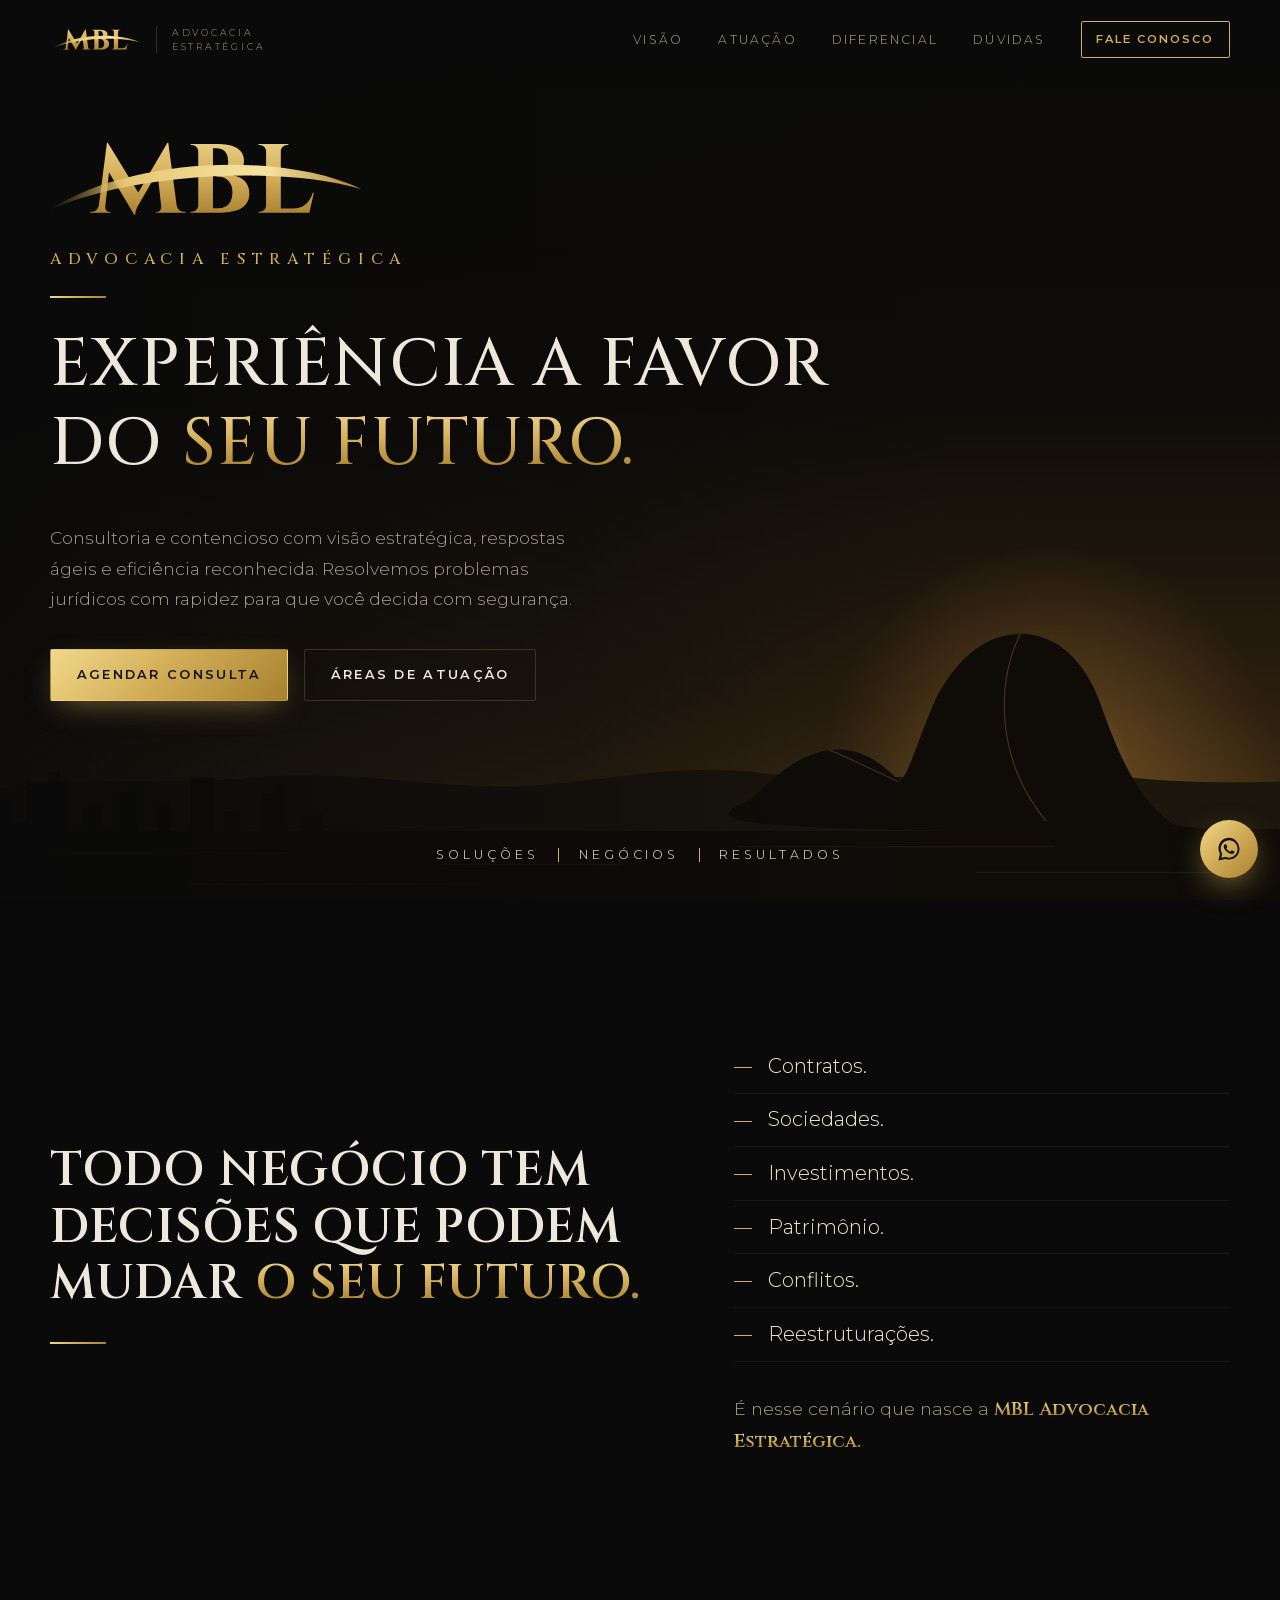
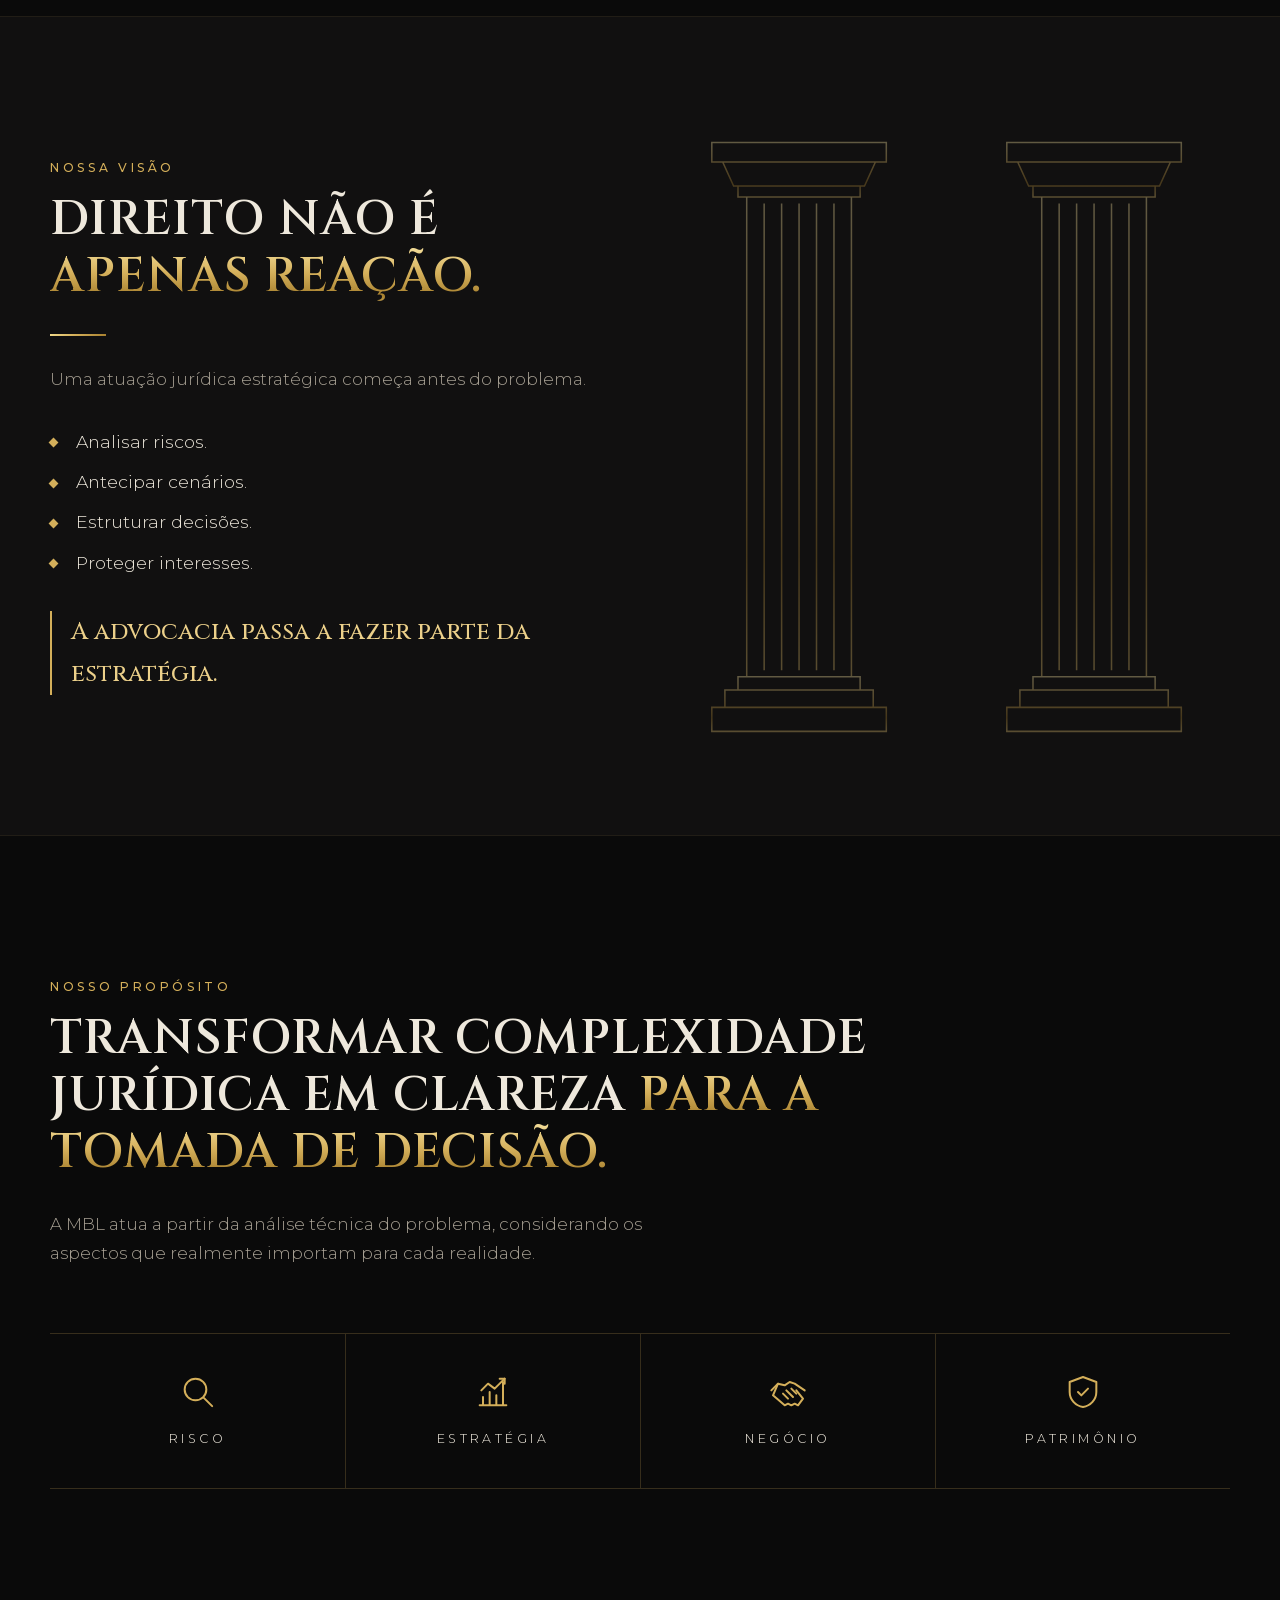
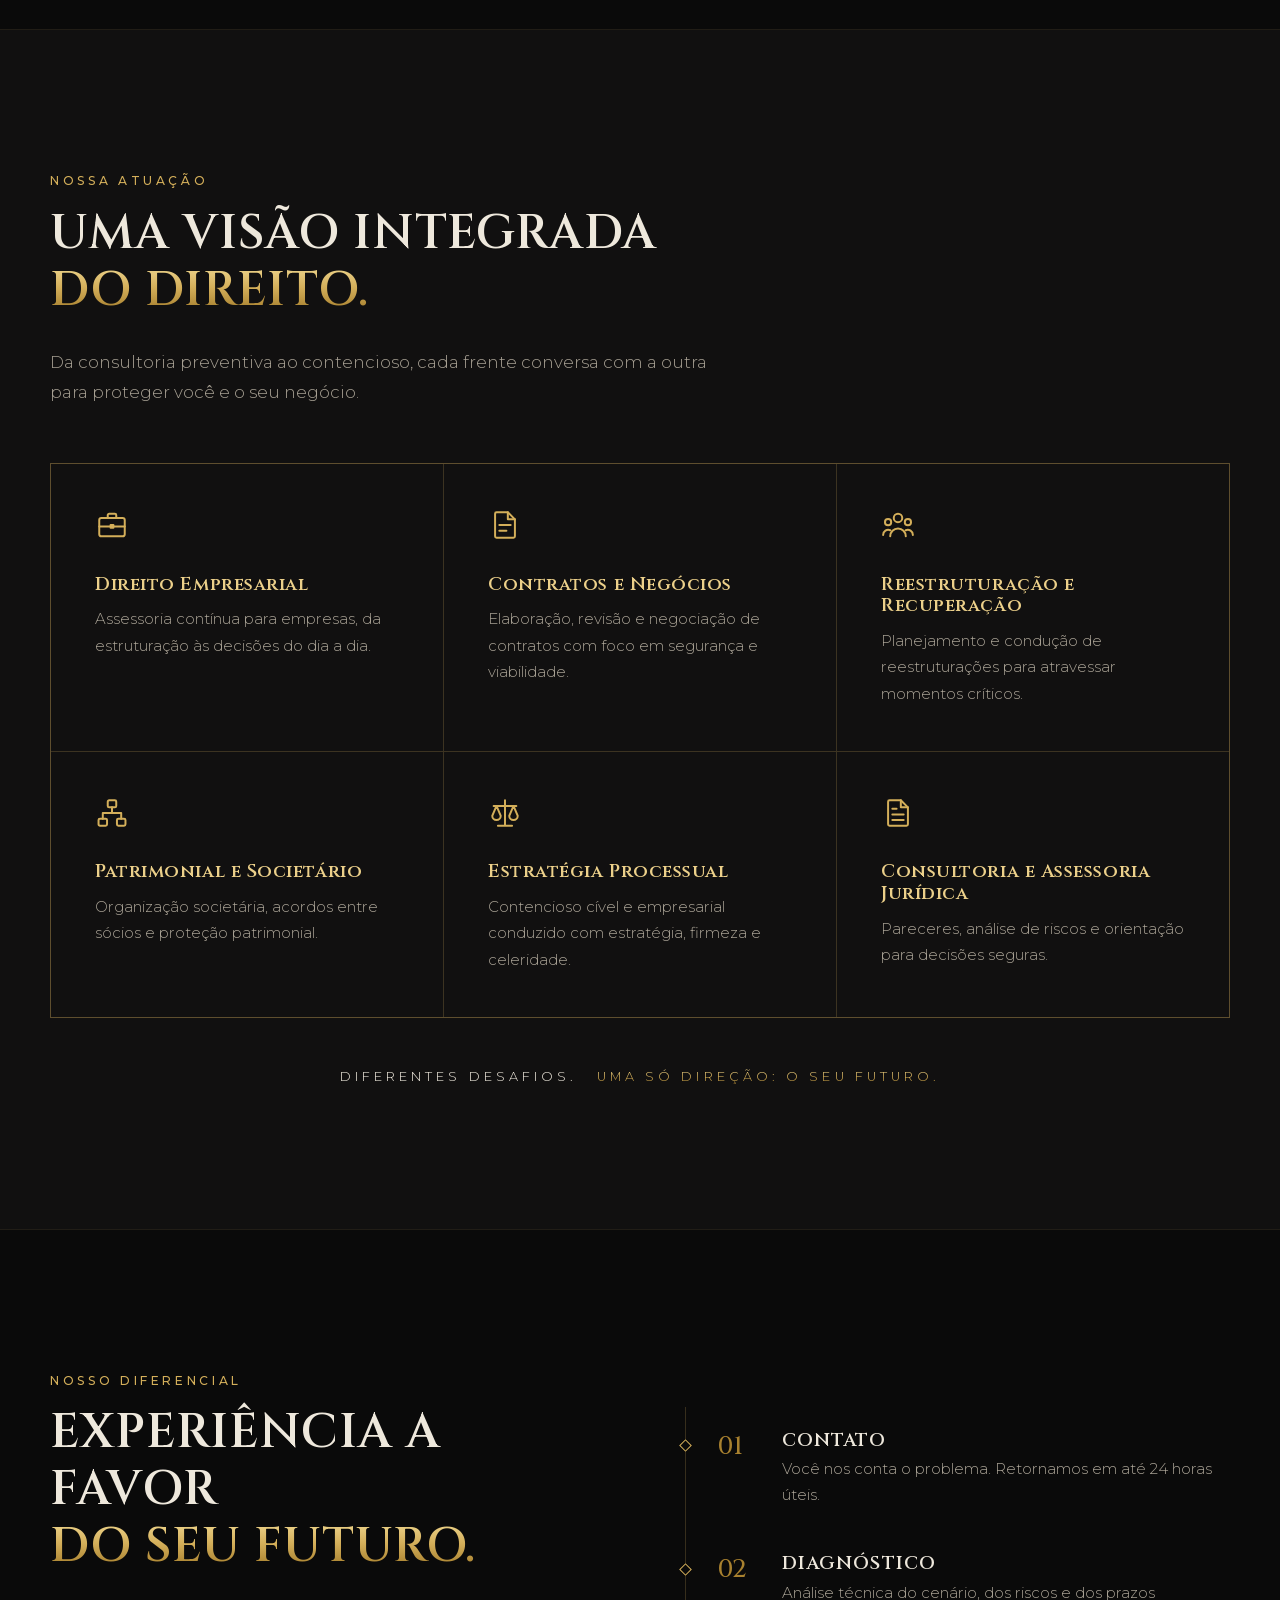
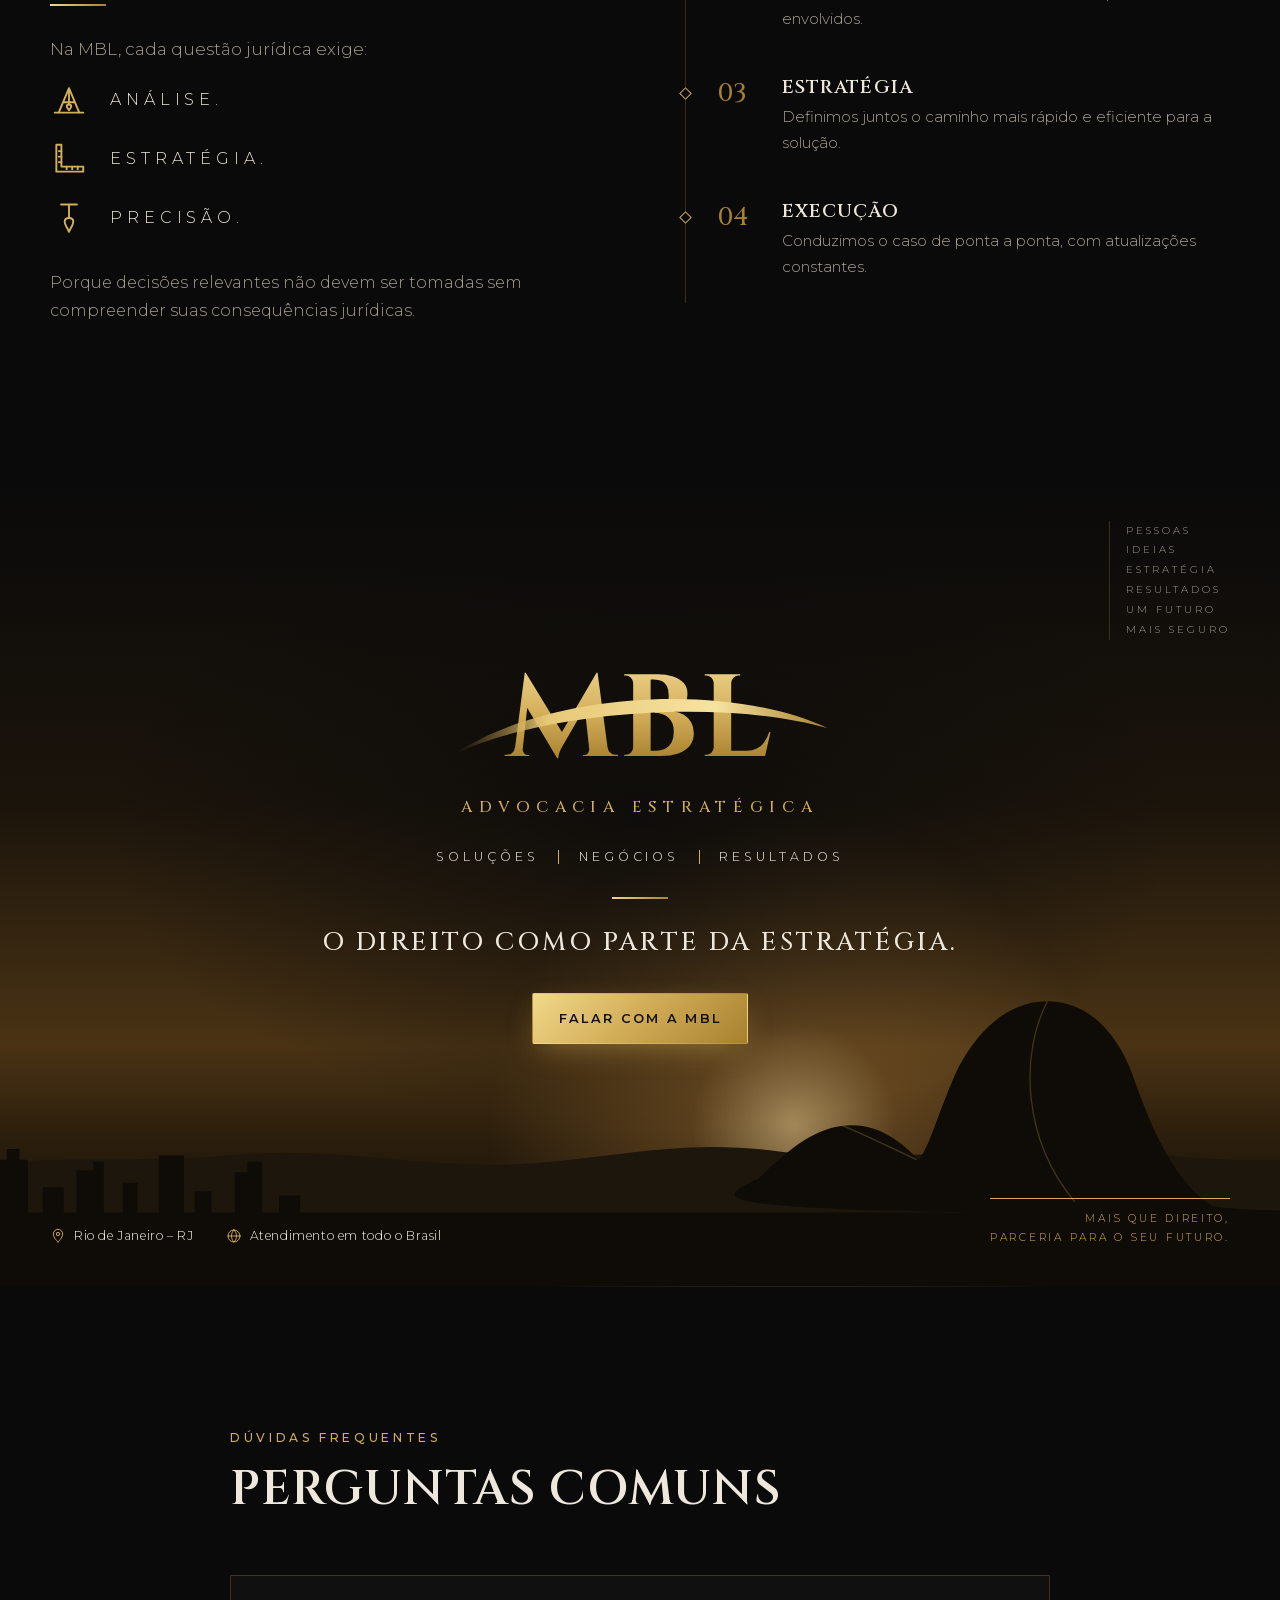
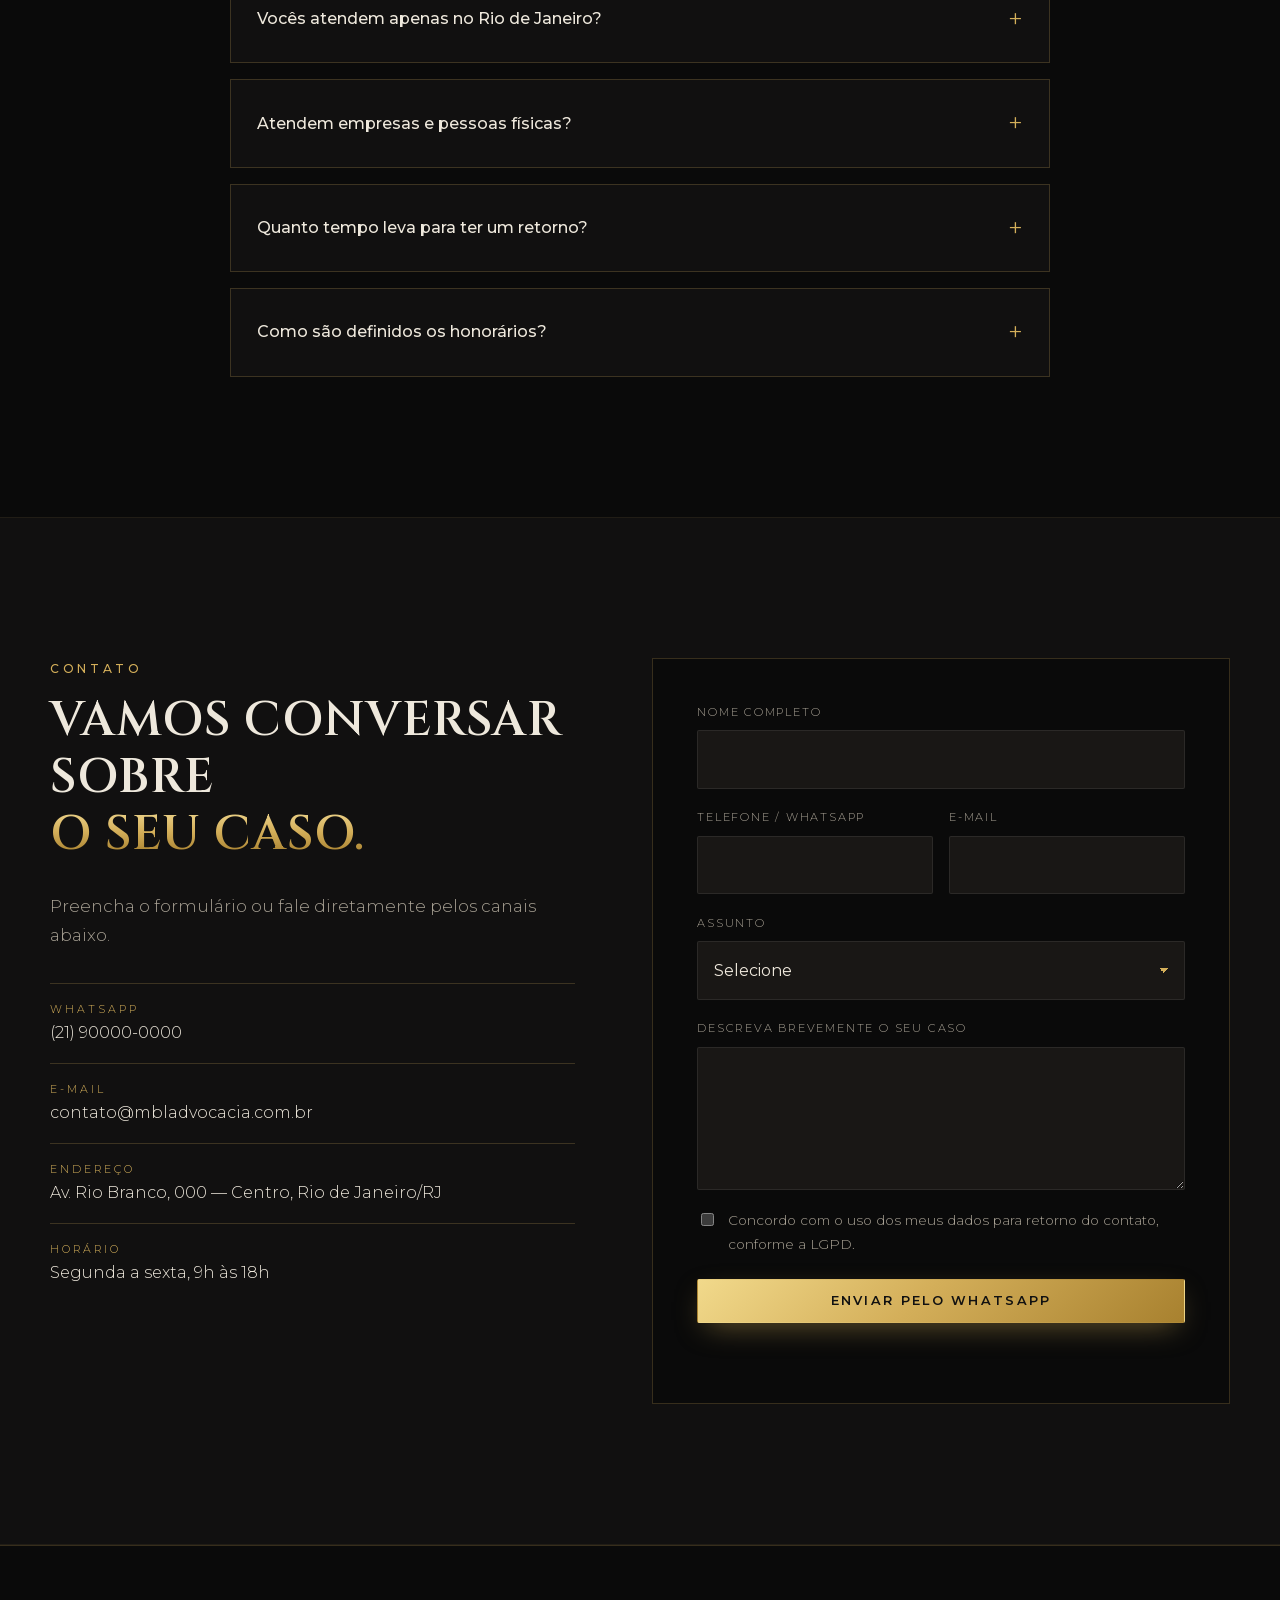
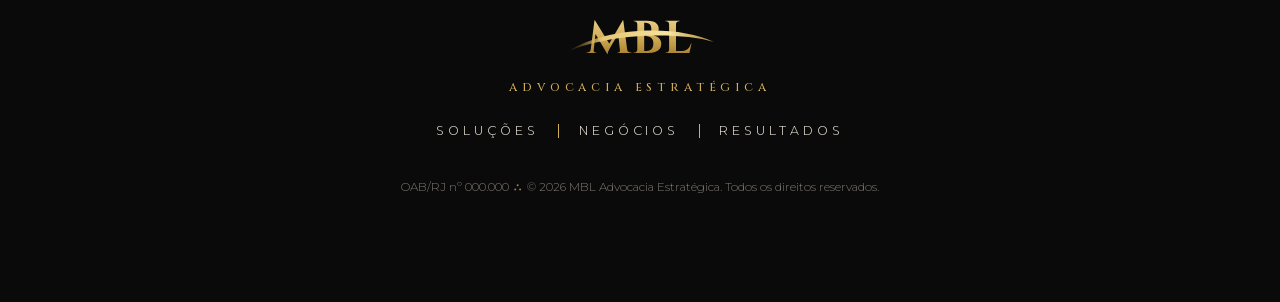
==== commit d2bf4178: "Corrige bugs, otimiza desempenho e adiciona ornamentos clássicos - Fontes Cinzel e Montserrat auto-h" ====
--- a/index.html
+++ b/index.html
@@ -10,9 +10,10 @@
   <meta property="og:type" content="website">
   <meta name="theme-color" content="#0a0a0a">
   <link rel="icon" href="assets/favicon.svg" type="image/svg+xml">
-  <link rel="preconnect" href="https://fonts.googleapis.com">
-  <link rel="preconnect" href="https://fonts.gstatic.com" crossorigin>
-  <link href="https://fonts.googleapis.com/css2?family=Cinzel:wght@500;600;700&family=Montserrat:wght@300;400;500;600&display=swap" rel="stylesheet">
+  <script>document.documentElement.classList.add("js");addEventListener("load",function(){if(!window.mblReveal)document.documentElement.classList.remove("js")})</script>
+  <link rel="preload" href="fonts/cinzel-latin-500-600.woff2" as="font" type="font/woff2" crossorigin>
+  <link rel="preload" href="fonts/montserrat-latin-300-600.woff2" as="font" type="font/woff2" crossorigin>
+  <script src="script.js" defer></script>
   <link rel="stylesheet" href="styles.css">
 </head>
 <body>
@@ -26,6 +27,7 @@
         <stop offset=".75" stop-color="#a8812f"/>
         <stop offset="1" stop-color="#e0c070"/>
       </linearGradient>
+      <linearGradient id="gold-logo" href="#gold" gradientUnits="userSpaceOnUse" x1="0" y1="-3.67" x2="0" y2="120.33"/>
       <linearGradient id="gold-h" x1="0" y1="0" x2="1" y2="0">
         <stop offset="0" stop-color="#a8812f" stop-opacity="0"/>
         <stop offset=".25" stop-color="#e6c877"/>
@@ -34,7 +36,7 @@
       </linearGradient>
     </defs>
     <symbol id="logo" viewBox="0 0 300 110">
-      <text x="150" y="86" text-anchor="middle" font-family="Cinzel, 'Times New Roman', serif" font-weight="700" font-size="92" letter-spacing="2" fill="url(#gold)">MBL</text>
+      <path fill="url(#gold-logo)" d="m115.7 20.3.8 10-27.4 47.4-.9 1.6q-.9 1.6-1.8 3.9t-.9 4.6h-.9l-3.6-8Zm-62.4 59V86H43.1v-.9h1.5q2.5 0 4.4-1.5 2-1.6 2.3-4.3Zm4.1 1.5v.4q0 1.5 1.1 2.7 1 1.3 2.5 1.3h1.5v.8h-5.8v-5.2ZM59 20.3h.8l3.2 9.2L56.8 86h-6.3Zm.8 0 30.1 49.4-5.3 18.1-27.2-45.7Zm56.7 0 8.8 65.7h-14.8l-4.6-42.3 9.8-23.4Zm5.9 59h2q.4 2.7 2.4 4.3 1.9 1.5 4.3 1.5h1.5v.9h-10.2Zm-12.5 1.5h.7V86H105v-.8h1.3q1.6 0 2.6-1.3 1-1.2 1-2.7v-.4m38.3-59.2h15.9q6.7 0 12 1.6t8.3 5.1q3.1 3.4 3.1 9 0 4.3-1.7 7.2t-4.1 4.5q-2.6 1.6-5.5 1.9 4.6.4 8.4 2.6 3.7 2.2 5.8 5.9t2.1 8.7q0 5.8-3.2 9.9-3.2 4-9.1 6t-13.5 2h-9.1v-4.1h5q4.2 0 7.3-1.6 3.2-1.6 5-4.9t1.8-8.4q0-4.1-1.2-6.9-1.3-2.9-3.4-4.7t-4.8-2.6q-2.8-.8-5.8-.8v-.9q2.1 0 4.2-.7 2-.6 3.6-2.1t2.5-3.9q.9-2.5.9-5.9 0-4.7-1.4-7.5-1.5-2.9-4.1-4.2-2.7-1.2-6.2-1.2h-11.9l-.2-1.1-.5-1.9zm10.2 0V86h-13.8V21.6Zm-13.5 57.7V86h-7.4v-.9h1.2q2.4 0 4.1-1.7t1.8-4.1Zm0-51h-.3q-.1-2.4-1.8-4.1t-4.1-1.7h-1.2v-.9h7.4Zm77.1-6.7V86h-13.8V21.6ZM246.3 82l2.2 4h-26.8v-4Zm6.7-14.8L248.8 86h-18l3.3-4q4.6 0 8.1-1.8 3.5-1.7 6-5.1 2.4-3.4 3.9-7.9Zm-44.5 12.1V86h-7.4v-.9h1.2q2.4 0 4.1-1.7t1.8-4.1Zm0-51h-.3q-.1-2.4-1.8-4.1t-4.1-1.7h-1.2v-.9h7.4Zm13.2 0v-6.7h7.4v.9h-1.2q-2.4 0-4.1 1.7t-1.8 4.1Z"/>
       <path d="M4 84 C 80 34, 222 28, 298 64 C 222 42, 84 48, 4 84 Z" fill="url(#gold-h)"/>
     </symbol>
 
@@ -48,10 +50,18 @@
     <symbol id="i-societario" viewBox="0 0 24 24"><rect x="9" y="3" width="6" height="5" rx="1"/><rect x="2.5" y="16" width="6" height="5" rx="1"/><rect x="15.5" y="16" width="6" height="5" rx="1"/><path d="M12 8v4M5.5 16v-4h13v4"/></symbol>
     <symbol id="i-processual" viewBox="0 0 24 24"><path d="M12 3v18M7 21h10M4 7h16M12 4.5 12 7"/><path d="m6 7-3 7a3 3 0 0 0 6 0L6 7ZM18 7l-3 7a3 3 0 0 0 6 0l-3-7Z"/></symbol>
     <symbol id="i-consultoria" viewBox="0 0 24 24"><path d="M14 3H6a1 1 0 0 0-1 1v16a1 1 0 0 0 1 1h12a1 1 0 0 0 1-1V8l-5-5Z"/><path d="M14 3v5h5M8 13h8M8 17h8M8 9h3"/></symbol>
-    <symbol id="i-analise" viewBox="0 0 24 24"><path d="M9 4a3 3 0 0 0-3 3 3 3 0 0 0-2 5 3 3 0 0 0 2 5 3 3 0 0 0 6 1V5a2.5 2.5 0 0 0-3-1ZM15 4a3 3 0 0 1 3 3 3 3 0 0 1 2 5 3 3 0 0 1-2 5 3 3 0 0 1-6 1"/><path d="M12 9h2m-2 5h3"/></symbol>
-    <symbol id="i-alvo" viewBox="0 0 24 24"><circle cx="11" cy="13" r="8"/><circle cx="11" cy="13" r="4.5"/><circle cx="11" cy="13" r="1"/><path d="m11 13 8-8m0 0V2m0 3h3"/></symbol>
-    <symbol id="i-precisao" viewBox="0 0 24 24"><path d="M6 3h12l4 6-10 12L2 9l4-6Z"/><path d="M2 9h20M9 3 7.5 9 12 21M15 3l1.5 6L12 21"/></symbol>
+    <symbol id="i-nivel" viewBox="0 0 24 24"><path d="M3 20h18M5.5 20 12 4.5 18.5 20M8.3 13.4h7.4M12 4.5v10.3"/><path d="M12 14.8c.9 0 1.4.5 1.4 1.1 0 .8-.7 1.5-1.4 2.6-.7-1.1-1.4-1.8-1.4-2.6 0-.6.5-1.1 1.4-1.1Z"/></symbol>
+    <symbol id="i-esquadro" viewBox="0 0 24 24"><path d="M4 3v17h17v-3.2H7.2V3H4Z"/><path d="M7.2 7H5.6M7.2 10.5H5.6M7.2 14H5.6M10.5 16.8v1.6M14 16.8v1.6M17.5 16.8v1.6"/></symbol>
+    <symbol id="i-prumo" viewBox="0 0 24 24"><path d="M7 3.5h10M12 3.5V12"/><path d="M12 12c1.7 0 2.7 1 2.7 2.3 0 1.7-1.4 3.6-2.7 6.4-1.3-2.8-2.7-4.7-2.7-6.4 0-1.3 1-2.3 2.7-2.3Z"/></symbol>
     <symbol id="i-pin" viewBox="0 0 24 24"><path d="M12 21s-7-6.2-7-12a7 7 0 0 1 14 0c0 5.8-7 12-7 12Z"/><circle cx="12" cy="9" r="2.5"/></symbol>
+    <symbol id="i-tri" viewBox="0 0 12 11"><circle cx="6" cy="2" r="1.6"/><circle cx="2" cy="9" r="1.6"/><circle cx="10" cy="9" r="1.6"/></symbol>
+    <symbol id="coluna" viewBox="0 0 200 600">
+      <g fill="none" stroke="url(#gold)" stroke-width="1.4">
+        <path d="M20 40h160v18H20zM30 58h140l-10 22H40zM44 80h112v10H44z"/>
+        <path d="M52 90v440M148 90v440M68 96v428M84 96v428M100 96v428M116 96v428M132 96v428"/>
+        <path d="M44 530h112v12H44zM32 542h136v16H32zM20 558h160v22H20z"/>
+      </g>
+    </symbol>
     <symbol id="i-brasil" viewBox="0 0 24 24"><circle cx="12" cy="12" r="9"/><path d="M3 12h18M12 3c2.5 2.6 3.8 5.6 3.8 9s-1.3 6.4-3.8 9c-2.5-2.6-3.8-5.6-3.8-9S9.5 5.6 12 3Z"/></symbol>
 
     <!-- Rio de Janeiro: Pão de Açúcar, Urca e silhueta da cidade -->
@@ -59,20 +69,20 @@
       <path fill="#1c160d" d="M0 318 C140 290 230 305 330 296 C430 286 520 310 610 304 C700 298 760 280 850 292 C960 305 1100 282 1220 296 C1320 306 1390 296 1440 300 V420 H0Z"/>
       <path fill="#0f0c08" d="M0 350 H40V318h18v-12h14v12h10v22h16V300h22v-10h12v10h8v50h14V326h20v24h12V310h16v-8h10v48h18V322h14v28h20V296h24v54h10V330h16v20h22V312h12v-10h14v48h16V334h20v16h640 C760 346 800 334 832 318 C856 296 880 272 912 268 C944 264 966 282 984 300 C994 290 1004 250 1022 212 C1046 168 1076 150 1106 150 C1142 150 1170 176 1186 218 C1202 262 1222 318 1262 344 C1300 350 1360 348 1440 348 V420 H0Z"/>
       <path d="M912 268c16 6 40 18 70 32M1106 150c-26 50-24 130 26 190" stroke="#d4af5a" stroke-opacity=".25" stroke-width="1.2" fill="none"/>
-      <g stroke="#d4af5a" stroke-opacity=".18" stroke-width="1">
+      <g stroke="#d4af5a" stroke-width="1" style="stroke-opacity:var(--sea-opacity,.18)">
         <path d="M120 372h240M520 384h180M820 366h320M1060 392h260M260 404h300"/>
       </g>
     </symbol>
   </svg>
 
   <!-- ===== Cabeçalho ===== -->
-  <header class="header" id="topo">
+  <header class="header">
     <div class="container header__inner">
-      <a href="#topo" class="brand" aria-label="MBL Advocacia Estratégica — início">
+      <a href="#top" class="brand" aria-label="MBL Advocacia Estratégica — início">
         <svg class="brand__logo" viewBox="0 0 300 110" aria-hidden="true"><use href="#logo"/></svg>
         <span class="brand__name">Advocacia<br>Estratégica</span>
       </a>
-      <button class="nav-toggle" aria-label="Abrir menu" aria-expanded="false" aria-controls="menu">
+      <button type="button" class="nav-toggle" aria-label="Abrir menu" aria-expanded="false" aria-controls="menu">
         <span></span><span></span><span></span>
       </button>
       <nav class="nav" id="menu">
@@ -131,13 +141,10 @@
 
     <!-- ===== 3. Visão ===== -->
     <section class="section section--alt vision" id="visao">
-      <svg class="vision__column" viewBox="0 0 200 600" aria-hidden="true">
-        <g fill="none" stroke="url(#gold)" stroke-width="1.4">
-          <path d="M20 40h160v18H20zM30 58h140l-10 22H40zM44 80h112v10H44z"/>
-          <path d="M52 90v440M148 90v440M68 96v428M84 96v428M100 96v428M116 96v428M132 96v428"/>
-          <path d="M44 530h112v12H44zM32 542h136v16H32zM20 558h160v22H20z"/>
-        </g>
-      </svg>
+      <div class="vision__portico" aria-hidden="true">
+        <svg viewBox="0 0 200 600" width="200" height="600"><use href="#coluna"/></svg>
+        <svg viewBox="0 0 200 600" width="200" height="600"><use href="#coluna"/></svg>
+      </div>
       <div class="container vision__inner">
         <div class="reveal">
           <p class="eyebrow">Nossa visão</p>
@@ -164,10 +171,10 @@
           <p class="lead">A MBL atua a partir da análise técnica do problema, considerando os aspectos que realmente importam para cada realidade.</p>
         </div>
         <ul class="pillars reveal">
-          <li><svg class="icon"><use href="#i-risco"/></svg><span>Risco</span></li>
-          <li><svg class="icon"><use href="#i-estrategia"/></svg><span>Estratégia</span></li>
-          <li><svg class="icon"><use href="#i-negocio"/></svg><span>Negócio</span></li>
-          <li><svg class="icon"><use href="#i-patrimonio"/></svg><span>Patrimônio</span></li>
+          <li><svg class="icon" aria-hidden="true" focusable="false"><use href="#i-risco"/></svg><span>Risco</span></li>
+          <li><svg class="icon" aria-hidden="true" focusable="false"><use href="#i-estrategia"/></svg><span>Estratégia</span></li>
+          <li><svg class="icon" aria-hidden="true" focusable="false"><use href="#i-negocio"/></svg><span>Negócio</span></li>
+          <li><svg class="icon" aria-hidden="true" focusable="false"><use href="#i-patrimonio"/></svg><span>Patrimônio</span></li>
         </ul>
       </div>
     </section>
@@ -182,32 +189,32 @@
         </div>
         <div class="areas">
           <article class="area reveal">
-            <svg class="icon"><use href="#i-empresarial"/></svg>
+            <svg class="icon" aria-hidden="true" focusable="false"><use href="#i-empresarial"/></svg>
             <h3>Direito Empresarial</h3>
             <p>Assessoria contínua para empresas, da estruturação às decisões do dia a dia.</p>
           </article>
           <article class="area reveal">
-            <svg class="icon"><use href="#i-contratos"/></svg>
+            <svg class="icon" aria-hidden="true" focusable="false"><use href="#i-contratos"/></svg>
             <h3>Contratos e Negócios</h3>
             <p>Elaboração, revisão e negociação de contratos com foco em segurança e viabilidade.</p>
           </article>
           <article class="area reveal">
-            <svg class="icon"><use href="#i-reestruturacao"/></svg>
+            <svg class="icon" aria-hidden="true" focusable="false"><use href="#i-reestruturacao"/></svg>
             <h3>Reestruturação e Recuperação</h3>
             <p>Planejamento e condução de reestruturações para atravessar momentos críticos.</p>
           </article>
           <article class="area reveal">
-            <svg class="icon"><use href="#i-societario"/></svg>
+            <svg class="icon" aria-hidden="true" focusable="false"><use href="#i-societario"/></svg>
             <h3>Patrimonial e Societário</h3>
             <p>Organização societária, acordos entre sócios e proteção patrimonial.</p>
           </article>
           <article class="area reveal">
-            <svg class="icon"><use href="#i-processual"/></svg>
+            <svg class="icon" aria-hidden="true" focusable="false"><use href="#i-processual"/></svg>
             <h3>Estratégia Processual</h3>
             <p>Contencioso cível e empresarial conduzido com estratégia, firmeza e celeridade.</p>
           </article>
           <article class="area reveal">
-            <svg class="icon"><use href="#i-consultoria"/></svg>
+            <svg class="icon" aria-hidden="true" focusable="false"><use href="#i-consultoria"/></svg>
             <h3>Consultoria e Assessoria Jurídica</h3>
             <p>Pareceres, análise de riscos e orientação para decisões seguras.</p>
           </article>
@@ -225,17 +232,17 @@
           <span class="rule" aria-hidden="true"></span>
           <p class="lead">Na MBL, cada questão jurídica exige:</p>
           <ul class="diff__list">
-            <li><svg class="icon"><use href="#i-analise"/></svg>Análise.</li>
-            <li><svg class="icon"><use href="#i-alvo"/></svg>Estratégia.</li>
-            <li><svg class="icon"><use href="#i-precisao"/></svg>Precisão.</li>
+            <li><svg class="icon" aria-hidden="true" focusable="false"><use href="#i-nivel"/></svg>Análise.</li>
+            <li><svg class="icon" aria-hidden="true" focusable="false"><use href="#i-esquadro"/></svg>Estratégia.</li>
+            <li><svg class="icon" aria-hidden="true" focusable="false"><use href="#i-prumo"/></svg>Precisão.</li>
           </ul>
           <p class="muted">Porque decisões relevantes não devem ser tomadas sem compreender suas consequências jurídicas.</p>
         </div>
         <ol class="steps reveal" aria-label="Como trabalhamos">
-          <li><span>01</span><div><h3>Contato</h3><p>Você nos conta o problema. Retornamos em até 24 horas úteis.</p></div></li>
-          <li><span>02</span><div><h3>Diagnóstico</h3><p>Análise técnica do cenário, dos riscos e dos prazos envolvidos.</p></div></li>
-          <li><span>03</span><div><h3>Estratégia</h3><p>Definimos juntos o caminho mais rápido e eficiente para a solução.</p></div></li>
-          <li><span>04</span><div><h3>Execução</h3><p>Conduzimos o caso de ponta a ponta, com atualizações constantes.</p></div></li>
+          <li><span aria-hidden="true">01</span><div><h3>Contato</h3><p>Você nos conta o problema. Retornamos em até 24 horas úteis.</p></div></li>
+          <li><span aria-hidden="true">02</span><div><h3>Diagnóstico</h3><p>Análise técnica do cenário, dos riscos e dos prazos envolvidos.</p></div></li>
+          <li><span aria-hidden="true">03</span><div><h3>Estratégia</h3><p>Definimos juntos o caminho mais rápido e eficiente para a solução.</p></div></li>
+          <li><span aria-hidden="true">04</span><div><h3>Execução</h3><p>Conduzimos o caso de ponta a ponta, com atualizações constantes.</p></div></li>
         </ol>
       </div>
     </section>
@@ -256,8 +263,8 @@
         <a href="https://wa.me/5521900000000?text=Ol%C3%A1%2C%20preciso%20de%20orienta%C3%A7%C3%A3o%20jur%C3%ADdica." class="btn btn--gold" target="_blank" rel="noopener">Falar com a MBL</a>
       </div>
       <div class="container closing__foot">
-        <span><svg class="icon icon--sm"><use href="#i-pin"/></svg>Rio de Janeiro – RJ</span>
-        <span><svg class="icon icon--sm"><use href="#i-brasil"/></svg>Atendimento em todo o Brasil</span>
+        <span><svg class="icon icon--sm" aria-hidden="true" focusable="false"><use href="#i-pin"/></svg>Rio de Janeiro – RJ</span>
+        <span><svg class="icon icon--sm" aria-hidden="true" focusable="false"><use href="#i-brasil"/></svg>Atendimento em todo o Brasil</span>
         <span class="closing__motto">Mais que Direito,<br>parceria para o seu futuro.</span>
       </div>
     </section>
@@ -305,7 +312,7 @@
           </ul>
         </div>
 
-        <form class="form reveal" id="form-contato" novalidate>
+        <form class="form reveal" id="form-contato" novalidate hidden>
           <div class="form__row">
             <label for="nome">Nome completo</label>
             <input id="nome" name="nome" type="text" autocomplete="name" required>
@@ -313,7 +320,7 @@
           <div class="form__grid">
             <div class="form__row">
               <label for="telefone">Telefone / WhatsApp</label>
-              <input id="telefone" name="telefone" type="tel" autocomplete="tel" inputmode="tel" required>
+              <input id="telefone" name="telefone" type="tel" autocomplete="tel" inputmode="tel" minlength="10" pattern="[0-9\s\(\)+\-]{10,}" required>
             </div>
             <div class="form__row">
               <label for="email">E-mail</label>
@@ -354,14 +361,13 @@
       <svg class="footer__logo" viewBox="0 0 300 110" role="img" aria-label="MBL"><use href="#logo"/></svg>
       <p class="hero__brand">Advocacia Estratégica</p>
       <p class="tagline">Soluções <i></i> Negócios <i></i> Resultados</p>
-      <p class="footer__legal">OAB/RJ nº 000.000 · © <span id="ano"></span> MBL Advocacia Estratégica. Todos os direitos reservados.</p>
+      <p class="footer__legal">OAB/RJ nº 000.000 <svg class="tri" aria-hidden="true" focusable="false"><use href="#i-tri"/></svg> © <span id="ano">2026</span> MBL Advocacia Estratégica. Todos os direitos reservados.</p>
     </div>
-  </footer>
-
-  <a href="https://wa.me/5521900000000" class="wa-float" target="_blank" rel="noopener" aria-label="Conversar pelo WhatsApp">
+    <a href="https://wa.me/5521900000000" class="wa-float" target="_blank" rel="noopener" aria-label="Conversar pelo WhatsApp">
     <svg viewBox="0 0 32 32" width="28" height="28" aria-hidden="true"><path fill="currentColor" d="M16.04 3C9.4 3 4 8.38 4 15.02c0 2.12.56 4.19 1.62 6.01L4 29l8.17-1.6a12 12 0 0 0 3.87.64C22.67 28.04 28 22.66 28 16.02 28 9.38 22.67 3 16.04 3Zm0 22.9c-1.26 0-2.5-.22-3.67-.66l-.26-.1-4.85.95.97-4.72-.17-.28a9.86 9.86 0 0 1-1.52-5.27c0-5.47 4.47-9.93 9.5-9.93 5.52 0 9.8 4.46 9.8 9.93 0 5.6-4.28 10.08-9.8 10.08Zm5.43-7.4c-.3-.15-1.76-.87-2.03-.97-.27-.1-.47-.15-.67.15-.2.3-.77.97-.94 1.17-.17.2-.35.22-.65.07-.3-.15-1.26-.46-2.4-1.48-.89-.79-1.49-1.77-1.66-2.07-.17-.3-.02-.46.13-.61.13-.13.3-.35.45-.52.15-.17.2-.3.3-.5.1-.2.05-.37-.02-.52-.08-.15-.67-1.62-.92-2.22-.24-.58-.49-.5-.67-.51h-.57c-.2 0-.52.07-.8.37-.27.3-1.04 1.02-1.04 2.49s1.07 2.89 1.22 3.09c.15.2 2.1 3.2 5.08 4.49.71.3 1.27.49 1.7.63.72.23 1.37.2 1.88.12.57-.08 1.76-.72 2.01-1.42.25-.7.25-1.29.17-1.42-.07-.12-.27-.2-.57-.35Z"/></svg>
   </a>
-
-  <script src="script.js"></script>
+  </footer>
+
+
 </body>
 </html>
--- a/styles.css
+++ b/styles.css
@@ -1,5 +1,19 @@
 /* ===== MBL Advocacia Estratégica — preto & dourado ===== */
+/* ===== Fontes (auto-hospedadas, subset latin, variáveis — licença OFL em fonts/OFL.txt) ===== */
+@font-face { font-family: "Cinzel"; src: url(fonts/cinzel-latin-500-600.woff2) format("woff2"); font-weight: 500 600; font-display: swap; unicode-range: U+0000-00FF, U+0131, U+0152-0153, U+02C6, U+02DA, U+02DC, U+2013-2014, U+2018-201A, U+201C-201E, U+2022, U+2026, U+2039-203A, U+20AC, U+2122; }
+@font-face { font-family: "Montserrat"; src: url(fonts/montserrat-latin-300-600.woff2) format("woff2"); font-weight: 300 600; font-display: swap; unicode-range: U+0000-00FF, U+0131, U+0152-0153, U+02C6, U+02DA, U+02DC, U+2013-2014, U+2018-201A, U+201C-201E, U+2022, U+2026, U+2039-203A, U+20AC, U+2122; }
+/* Fallbacks com métricas ajustadas: evitam salto de layout enquanto a fonte carrega */
+@font-face { font-family: "Montserrat Fallback"; src: local("Arial"), local("ArialMT"), local("Liberation Sans"), local("LiberationSans"), local("Arimo"); font-weight: 300 500; size-adjust: 108.7%; ascent-override: 89%; descent-override: 23.1%; line-gap-override: 0%; }
+@font-face { font-family: "Montserrat Fallback"; src: local("Arial Bold"), local("Arial-BoldMT"), local("Liberation Sans Bold"), local("LiberationSans-Bold"), local("Arimo Bold"); font-weight: 600 700; size-adjust: 104.3%; ascent-override: 92.8%; descent-override: 24.1%; line-gap-override: 0%; }
+@font-face { font-family: "Montserrat Fallback R"; src: local("Roboto"), local("Roboto Regular"), local("Roboto-Regular"); font-weight: 300 500; size-adjust: 110.9%; ascent-override: 87.3%; descent-override: 22.6%; line-gap-override: 0%; }
+@font-face { font-family: "Montserrat Fallback R"; src: local("Roboto Bold"), local("Roboto-Bold"); font-weight: 600 700; size-adjust: 113.5%; ascent-override: 85.3%; descent-override: 22.1%; line-gap-override: 0%; }
+@font-face { font-family: "Cinzel Fallback"; src: local("Times New Roman"), local("TimesNewRomanPSMT"), local("Liberation Serif"), local("LiberationSerif"), local("Tinos"); font-weight: 300 500; size-adjust: 111.4%; ascent-override: 87.6%; descent-override: 33.4%; line-gap-override: 0%; }
+@font-face { font-family: "Cinzel Fallback"; src: local("Times New Roman Bold"), local("TimesNewRomanPS-BoldMT"), local("Liberation Serif Bold"), local("LiberationSerif-Bold"), local("Tinos Bold"); font-weight: 600 700; size-adjust: 110.9%; ascent-override: 88%; descent-override: 33.6%; line-gap-override: 0%; }
+@font-face { font-family: "Cinzel Fallback R"; src: local("Noto Serif"), local("NotoSerif-Regular"); font-weight: 300 500; size-adjust: 107.5%; ascent-override: 90.8%; descent-override: 34.6%; line-gap-override: 0%; }
+@font-face { font-family: "Cinzel Fallback R"; src: local("Noto Serif Bold"), local("NotoSerif-Bold"); font-weight: 600 700; size-adjust: 104.5%; ascent-override: 93.4%; descent-override: 35.6%; line-gap-override: 0%; }
+
 :root {
+  color-scheme: dark;
   --black: #0a0a0a;
   --black-2: #111010;
   --black-3: #191715;
@@ -11,8 +25,8 @@
   --gold-btn: linear-gradient(135deg, #f1d98b 0%, #d4af5a 45%, #a8812f 100%);
   --text: #eee8dc;
   --muted: #a8a194;
-  --serif: "Cinzel", "Times New Roman", serif;
-  --sans: "Montserrat", system-ui, -apple-system, "Segoe UI", Roboto, sans-serif;
+  --serif: "Cinzel", "Cinzel Fallback", "Cinzel Fallback R", "Times New Roman", serif;
+  --sans: "Montserrat", "Montserrat Fallback", "Montserrat Fallback R", system-ui, -apple-system, "Segoe UI", Roboto, sans-serif;
   --radius: 2px;
   --header-h: 80px;
 }
@@ -119,7 +133,7 @@
   background: radial-gradient(circle, rgba(255,214,140,.55) 0%, rgba(230,160,70,.22) 22%, rgba(212,175,90,0) 62%);
   transform: translate(50%, 50%);
 }
-.hero__rio { position: absolute; z-index: -1; left: 0; bottom: 0; width: 100%; height: 46%; }
+.hero__rio { position: absolute; z-index: -1; left: 0; bottom: 0; width: 100%; height: 46%; --sea-opacity: .1; }
 .hero::after {
   content: ""; position: absolute; inset: 0; z-index: -1; pointer-events: none;
   background: linear-gradient(90deg, rgba(10,10,10,.9) 0%, rgba(10,10,10,.55) 45%, rgba(10,10,10,0) 75%);
@@ -152,10 +166,12 @@
 
 /* Visão */
 .vision { overflow: hidden; }
-.vision__column {
+.vision__portico {
   position: absolute; right: 6%; top: 50%; transform: translateY(-50%);
-  height: 88%; width: auto; opacity: .35; pointer-events: none;
-}
+  height: 80%; display: flex; gap: clamp(48px, 6vw, 104px);
+  opacity: .35; pointer-events: none;
+}
+.vision__portico svg { height: 100%; width: auto; }
 .vision__inner { position: relative; }
 .vision__list { list-style: none; padding: 0; margin: 2rem 0; display: grid; gap: .6rem; }
 .vision__list li { font-size: 1.1rem; padding-left: 1.6rem; position: relative; }
@@ -204,7 +220,7 @@
 .steps li::before {
   content: ""; position: absolute; left: -5px; top: 2.1rem; width: 9px; height: 9px; background: var(--black); border: 1px solid var(--gold); transform: rotate(45deg);
 }
-.steps span { font-family: var(--serif); font-size: 1.6rem; color: rgba(212,175,90,.45); line-height: 1.3; }
+.steps span { flex: 0 0 2.4rem; font-family: var(--serif); font-size: 1.6rem; color: var(--gold-dark); line-height: 1.3; }
 .steps h3 { font-size: 1.15rem; margin-bottom: .3rem; text-transform: uppercase; letter-spacing: .06em; }
 .steps p { margin: 0; color: var(--muted); font-size: .94rem; }
 
@@ -219,7 +235,7 @@
   transform: translate(-50%, -50%);
   background: radial-gradient(circle, rgba(255,220,150,.55) 0%, rgba(240,170,80,.22) 20%, rgba(212,175,90,0) 60%);
 }
-.closing__rio { position: absolute; z-index: -1; left: 0; bottom: 0; width: 100%; height: 55%; }
+.closing__rio { position: absolute; z-index: -1; left: 0; bottom: 0; width: 100%; height: 55%; --sea-opacity: 0; }
 .closing::after {
   content: ""; position: absolute; inset: 0; z-index: -1; pointer-events: none;
   background: radial-gradient(ellipse 60% 55% at 50% 42%, rgba(10,10,10,.75), rgba(10,10,10,0) 70%);
@@ -238,10 +254,10 @@
   display: flex; justify-content: space-between; align-items: flex-end; flex-wrap: wrap; gap: 1rem 2rem;
   margin-top: clamp(80px, 12vw, 160px); font-size: .76rem; color: var(--text); letter-spacing: .05em;
 }
-.closing__foot span { display: inline-flex; align-items: center; gap: .5rem; }
+.closing__foot > span:not(.closing__motto) { display: inline-flex; align-items: center; gap: .5rem; }
 .closing__motto {
   margin-left: auto; text-align: right; font-size: .66rem; letter-spacing: .26em; text-transform: uppercase;
-  color: var(--gold); line-height: 1.8; border-top: 1px solid var(--gold); padding-top: .6rem; display: block !important;
+  color: var(--gold); line-height: 1.8; border-top: 1px solid var(--gold); padding-top: .6rem; display: block;
 }
 
 /* FAQ */
@@ -265,7 +281,7 @@
 .contact__list a:hover { color: var(--gold-light); }
 
 .form { background: var(--black); border: 1px solid var(--line); padding: clamp(24px, 4vw, 44px); }
-.form__grid { display: grid; grid-template-columns: 1fr 1fr; gap: 1rem; }
+.form__grid { display: grid; grid-template-columns: 1fr 1fr; gap: 0 1rem; }
 .form__row { display: flex; flex-direction: column; margin-bottom: 1.2rem; }
 .form label { font-size: .7rem; letter-spacing: .16em; text-transform: uppercase; color: var(--muted); margin-bottom: .5rem; }
 .form input:not([type="checkbox"]), .form select, .form textarea {
@@ -279,19 +295,25 @@
   background-position: calc(100% - 20px) 50%, calc(100% - 15px) 50%; background-size: 5px 5px; background-repeat: no-repeat;
 }
 .form textarea { resize: vertical; }
-.form input:focus, .form select:focus, .form textarea:focus { outline: none; border-color: var(--gold); box-shadow: 0 0 0 3px rgba(212,175,90,.15); }
-.form .is-invalid { border-color: #c0584a !important; }
+.form input:not([type="checkbox"]):focus, .form select:focus, .form textarea:focus { outline: none; border-color: var(--gold); box-shadow: 0 0 0 3px rgba(212,175,90,.15); }
+.form__consent input:focus-visible { outline: 2px solid var(--gold); outline-offset: 3px; }
+.form :is(input, select, textarea)[aria-invalid="true"],
+.form :is(input, select, textarea)[aria-invalid="true"]:focus { border-color: #c0584a; }
+.form__consent input[aria-invalid="true"] { outline: 2px solid #e07a6b; outline-offset: 2px; }
 .form__consent { display: flex; gap: .7rem; align-items: flex-start; cursor: pointer; }
 .form label.form__consent { text-transform: none; letter-spacing: 0; font-size: .85rem; margin-bottom: 1.4rem; }
 .form__consent input { accent-color: var(--gold); margin-top: .35em; }
 .form__msg { margin: 1rem 0 0; font-size: .9rem; color: var(--gold-light); min-height: 1.4em; }
+.form__msg.is-error { color: #f0a094; }
 
 /* Rodapé */
-.footer { padding: 4rem 0 3rem; border-top: 1px solid var(--line); text-align: center; }
+.footer { padding: 4rem 0 6.5rem; border-top: 1px solid var(--line); text-align: center; }
 .footer__inner { display: flex; flex-direction: column; align-items: center; gap: .8rem; }
 .footer__logo { width: 150px; height: auto; aspect-ratio: 300 / 110; }
 .footer .hero__brand { font-size: .72rem; margin: 0 0 .6rem; }
 .footer__legal { margin: 1.4rem 0 0; font-size: .74rem; color: var(--muted); opacity: .75; }
+.tri { display: inline-block; width: .62em; height: .57em; fill: var(--gold); vertical-align: baseline; }
+.footer__legal .tri { margin: 0 .2em; }
 
 /* WhatsApp flutuante */
 .wa-float {
@@ -302,36 +324,47 @@
 .wa-float:hover { transform: scale(1.08); }
 
 /* Animação de entrada */
-.reveal { opacity: 0; transform: translateY(24px); transition: opacity .8s ease, transform .8s ease; }
-.reveal.is-visible { opacity: 1; transform: none; }
+.js .reveal { opacity: 0; transform: translateY(24px); transition: opacity .8s ease, transform .8s ease; }
+.js .reveal.is-visible { opacity: 1; transform: none; }
 @media (prefers-reduced-motion: reduce) {
   html { scroll-behavior: auto; }
-  .reveal { opacity: 1; transform: none; transition: none; }
+  .js .reveal { opacity: 1; transform: none; transition: none; }
+}
+@media print {
+  .js .reveal { opacity: 1; transform: none; transition: none; }
+  .header, .wa-float, .nav-toggle { display: none; }
 }
 
 /* ===== Responsivo ===== */
+@media (max-width: 1180px) and (min-width: 1001px) {
+  .vision__portico { right: 3%; height: 70%; }
+}
 @media (max-width: 1000px) {
   .areas { grid-template-columns: repeat(2, 1fr); }
   .diff, .contact, .context__grid { grid-template-columns: 1fr; }
-  .vision__column { opacity: .15; right: -40px; }
+  .vision__portico { opacity: .15; right: -40px; }
+  .brand__name { display: none; }
+  .nav { gap: 1.4rem; }
 }
 @media (max-width: 820px) {
   .nav-toggle { display: block; }
   .nav {
     position: fixed; inset: var(--header-h) 0 auto; flex-direction: column; align-items: stretch; gap: 0;
     background: rgba(10,10,10,.98); border-bottom: 1px solid var(--line); padding: .5rem 16px 1.5rem;
-    transform: translateY(-120%); opacity: 0; pointer-events: none; transition: transform .35s, opacity .35s;
+    transform: translateY(-120%); opacity: 0; pointer-events: none; visibility: hidden;
+    transition: transform .35s, opacity .35s, visibility 0s .35s;
   }
-  .nav.is-open { transform: none; opacity: 1; pointer-events: auto; }
+  .nav.is-open { transform: none; opacity: 1; pointer-events: auto; visibility: visible; transition-delay: 0s; }
   .nav a:not(.btn) { padding: 1rem 0; border-bottom: 1px solid rgba(255,255,255,.06); }
   .nav .btn { margin-top: 1.2rem; }
-  .header { background: rgba(10,10,10,.92); backdrop-filter: blur(10px); }
+  .header, .header.is-scrolled { background: rgba(10,10,10,.96); backdrop-filter: none; }
   .pillars { grid-template-columns: repeat(2, 1fr); }
   .pillars li:nth-child(3) { border-left: 0; }
   .pillars li:nth-child(n+3) { border-top: 1px solid var(--line); }
   .closing__words { display: none; }
   .hero::after { background: linear-gradient(180deg, rgba(10,10,10,.6), rgba(10,10,10,.2) 60%, rgba(10,10,10,0)); }
   .hero__sun { right: 30%; width: 380px; height: 380px; }
+  .closing__sun { top: 58%; opacity: .8; }
 }
 @media (max-width: 560px) {
   .areas, .form__grid { grid-template-columns: 1fr; }
@@ -339,8 +372,12 @@
   .hero__inner { padding-bottom: 26vh; }
   .hero__rio { height: 30%; }
   .brand__name { display: none; }
-  .tagline { letter-spacing: .22em; gap: .4rem .8rem; }
+  .tagline { letter-spacing: .16em; gap: .4rem .6rem; }
+  .hero__tagline { padding-inline: 16px; }
   .closing__foot { flex-direction: column; align-items: center; }
   .closing__motto { margin: 1rem auto 0; text-align: center; }
   .diff__list li { letter-spacing: .2em; }
 }
+@media (max-width: 340px) {
+  .tagline i { display: none; }
+}
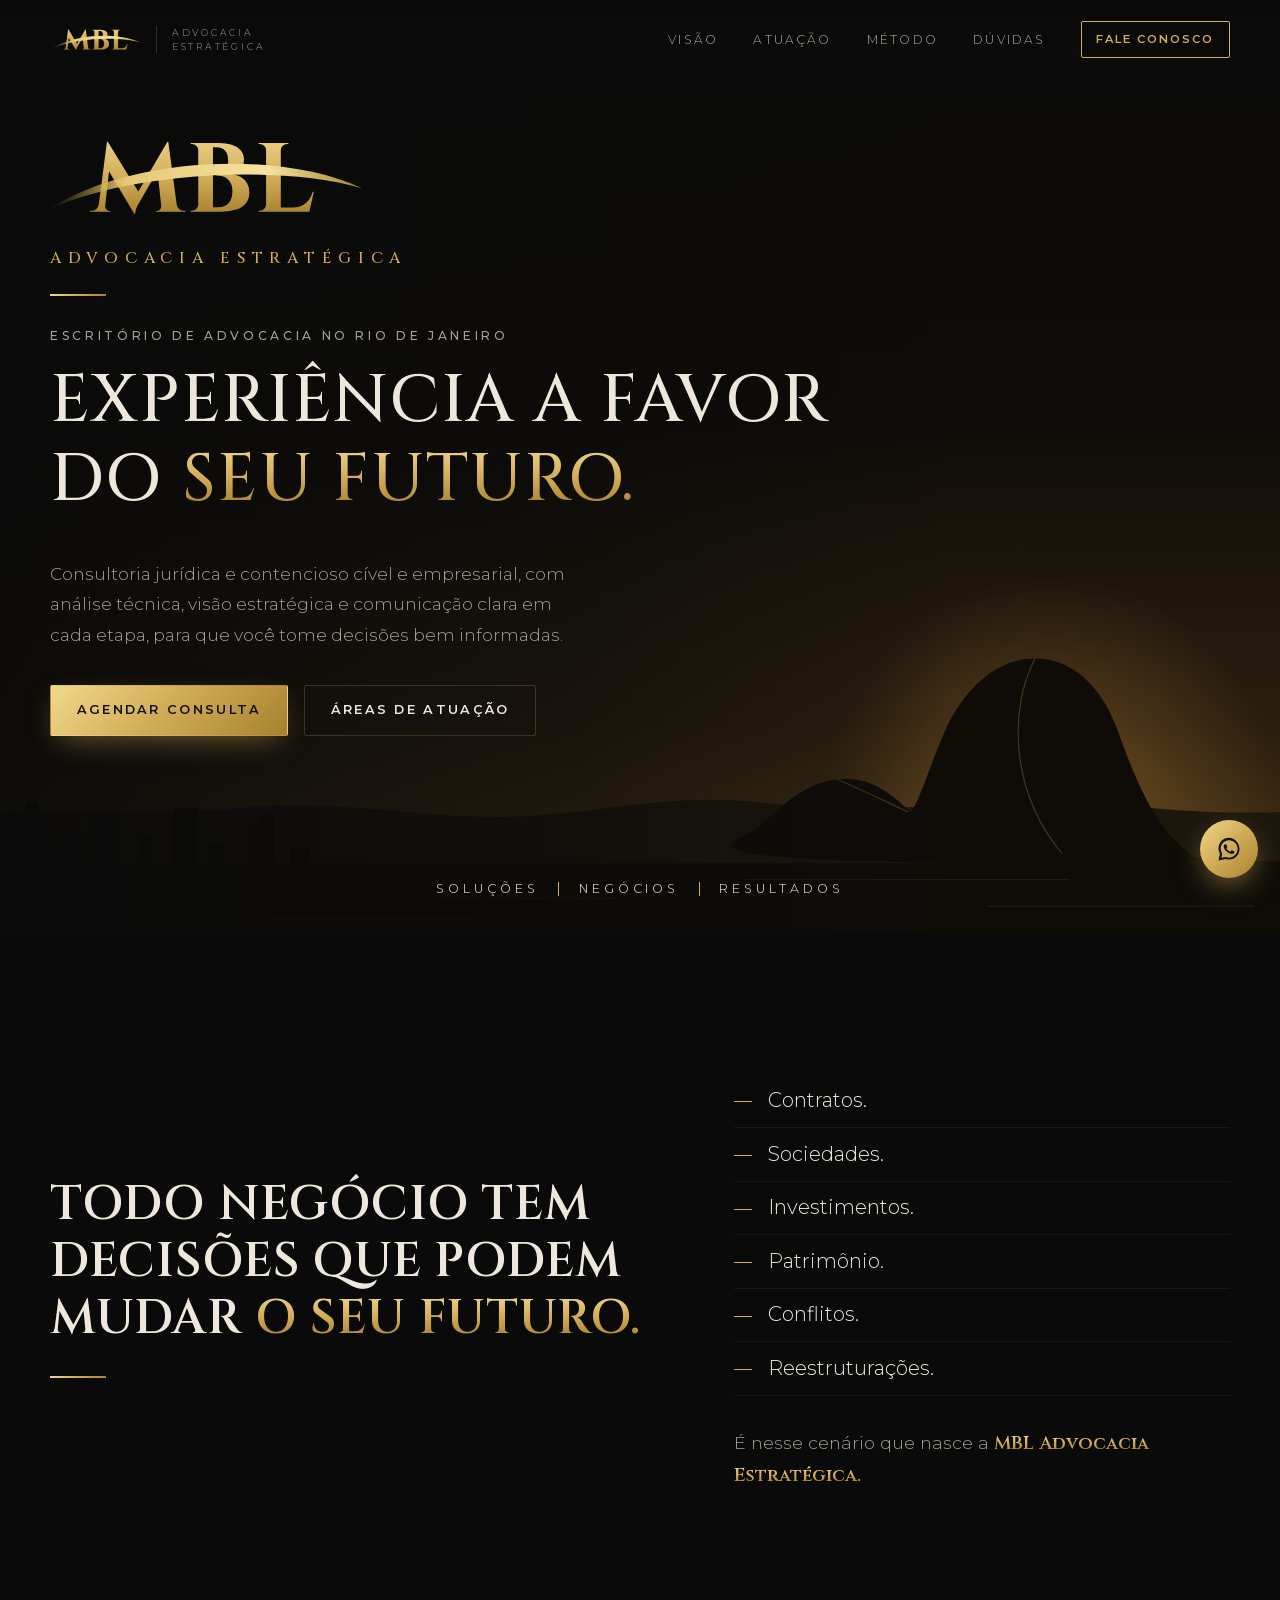
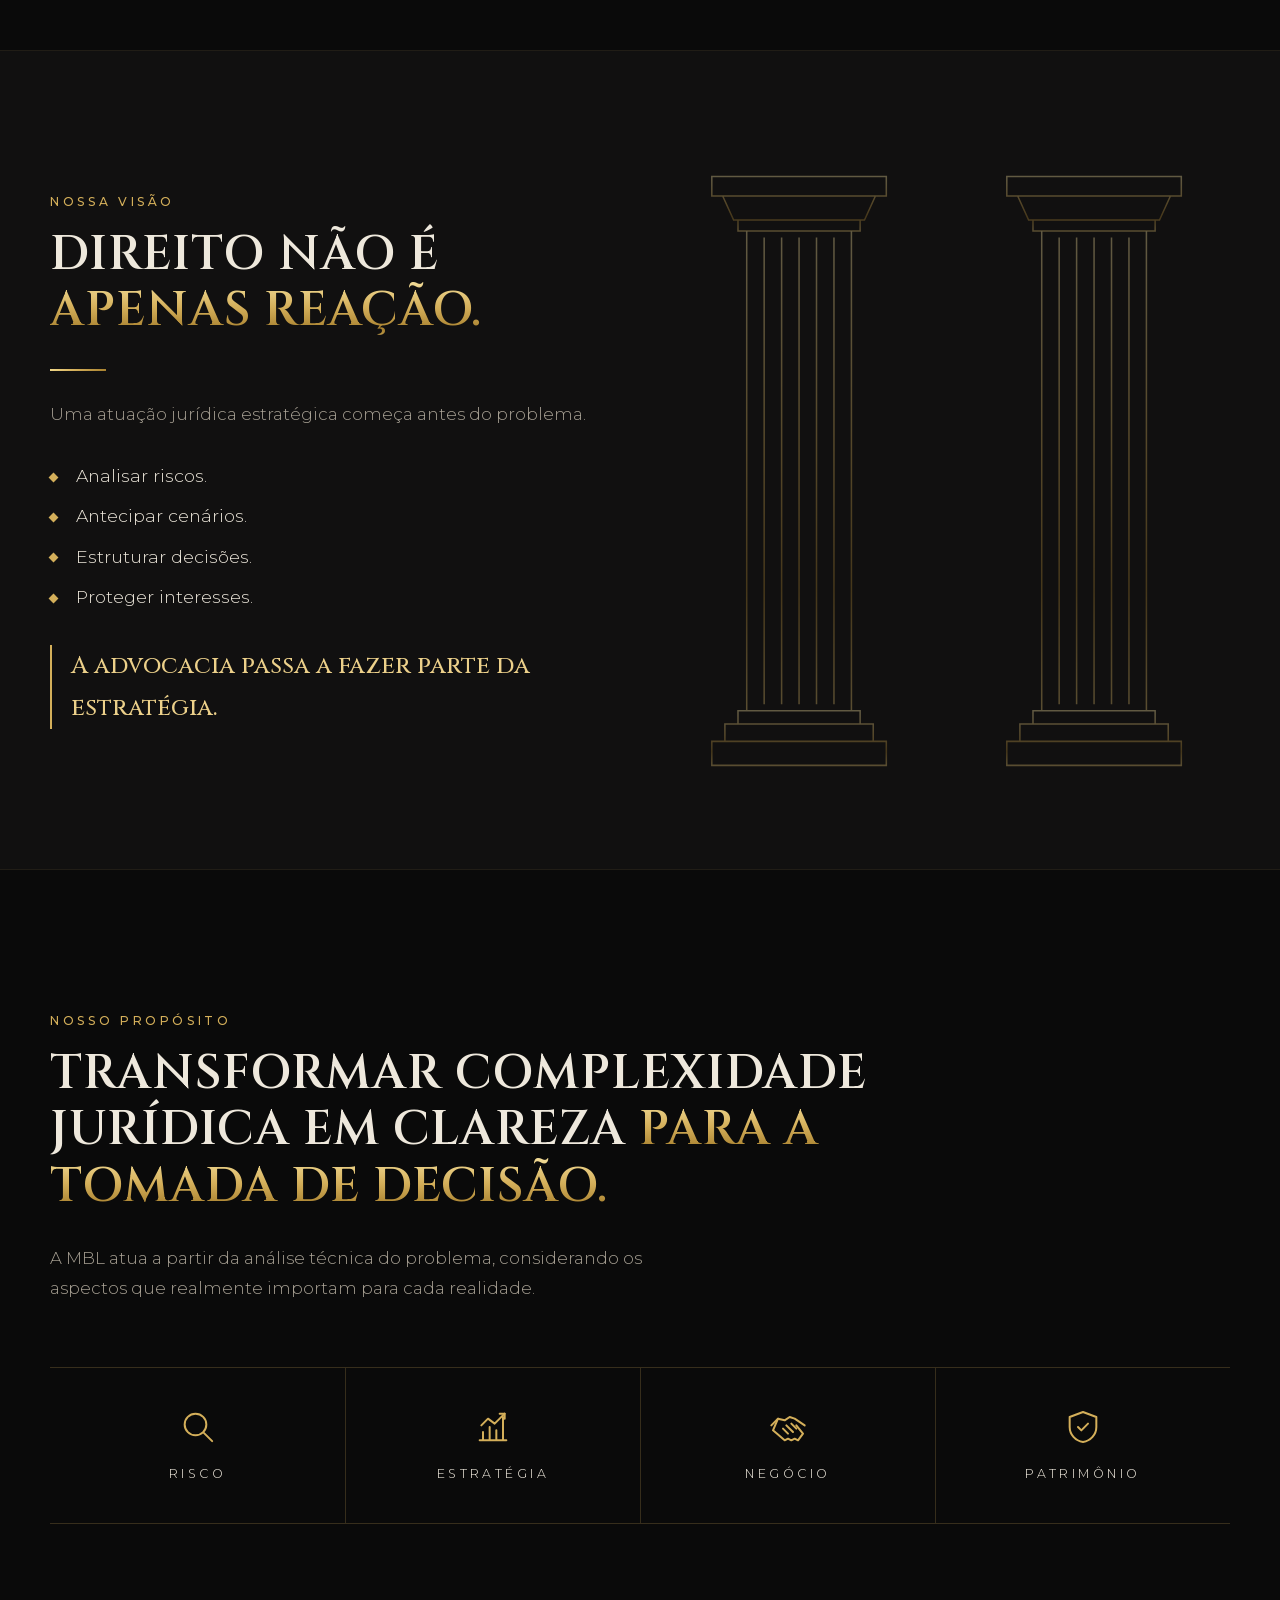
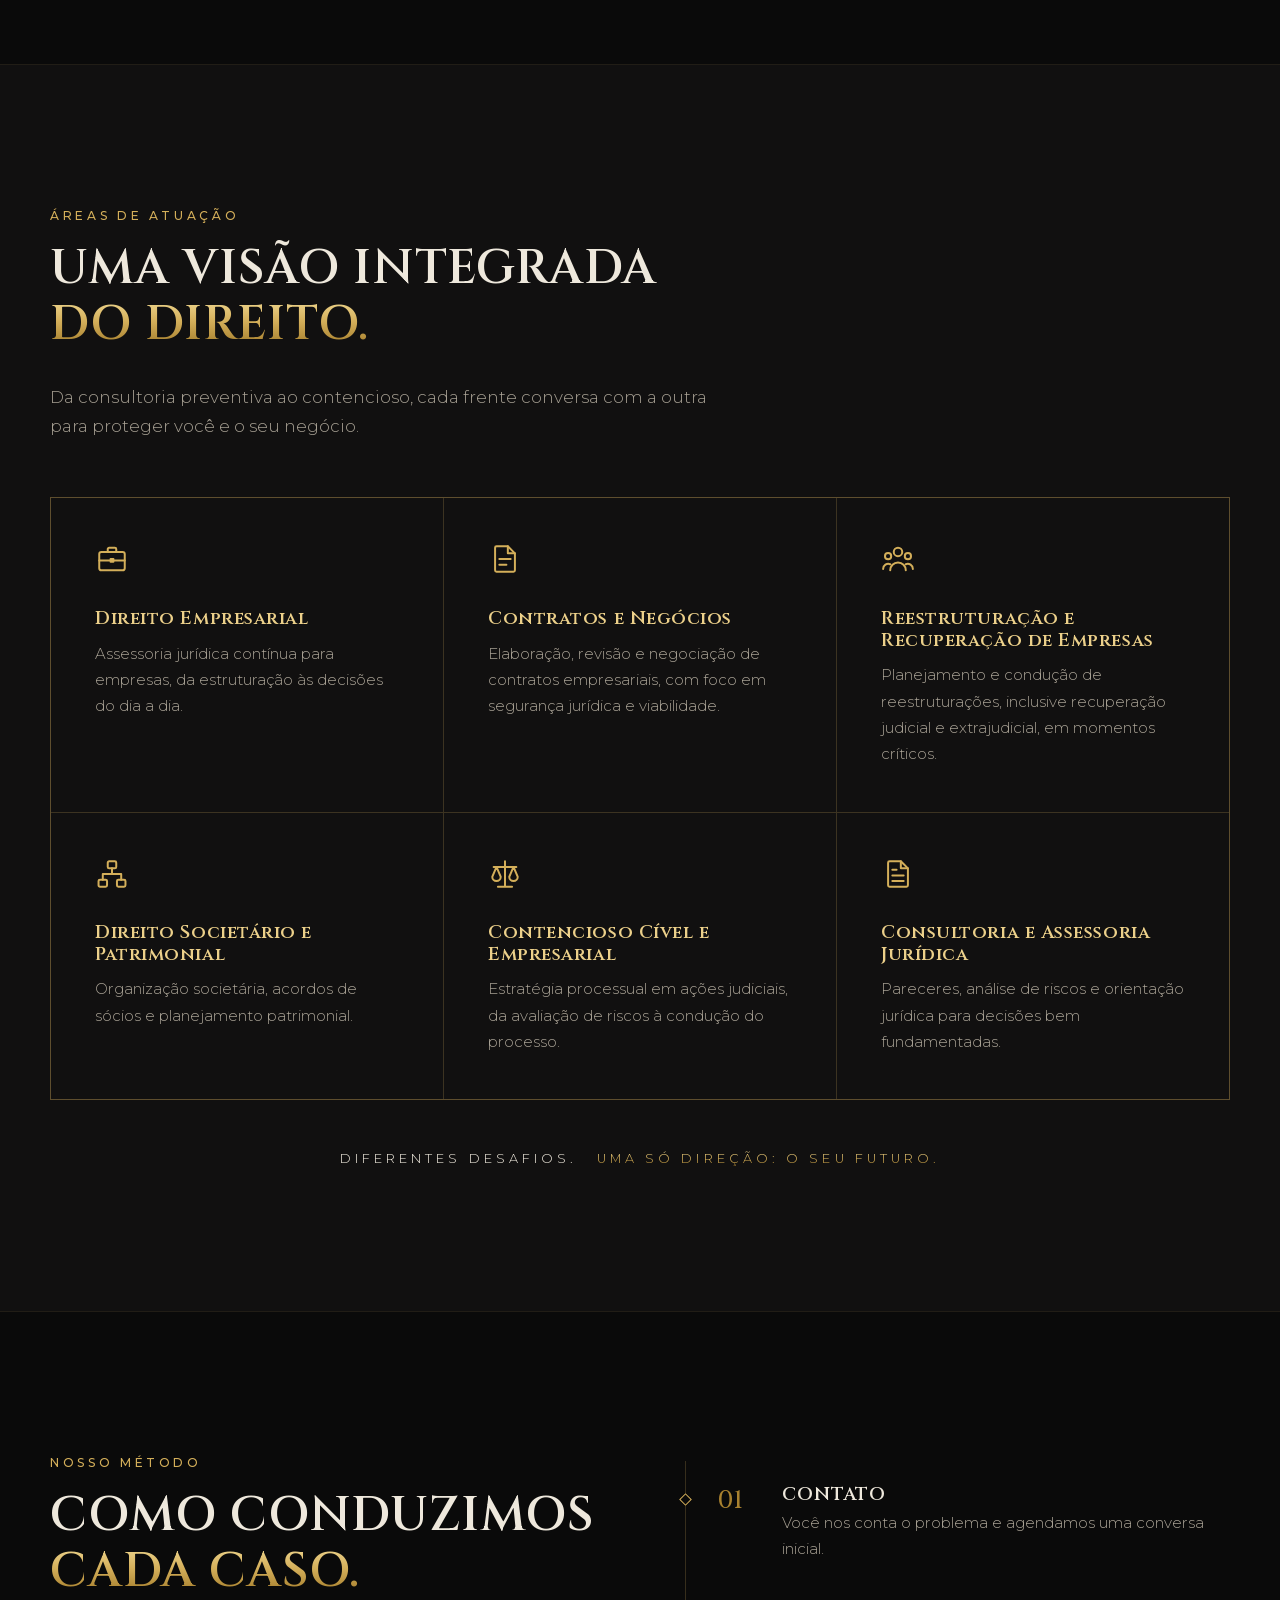
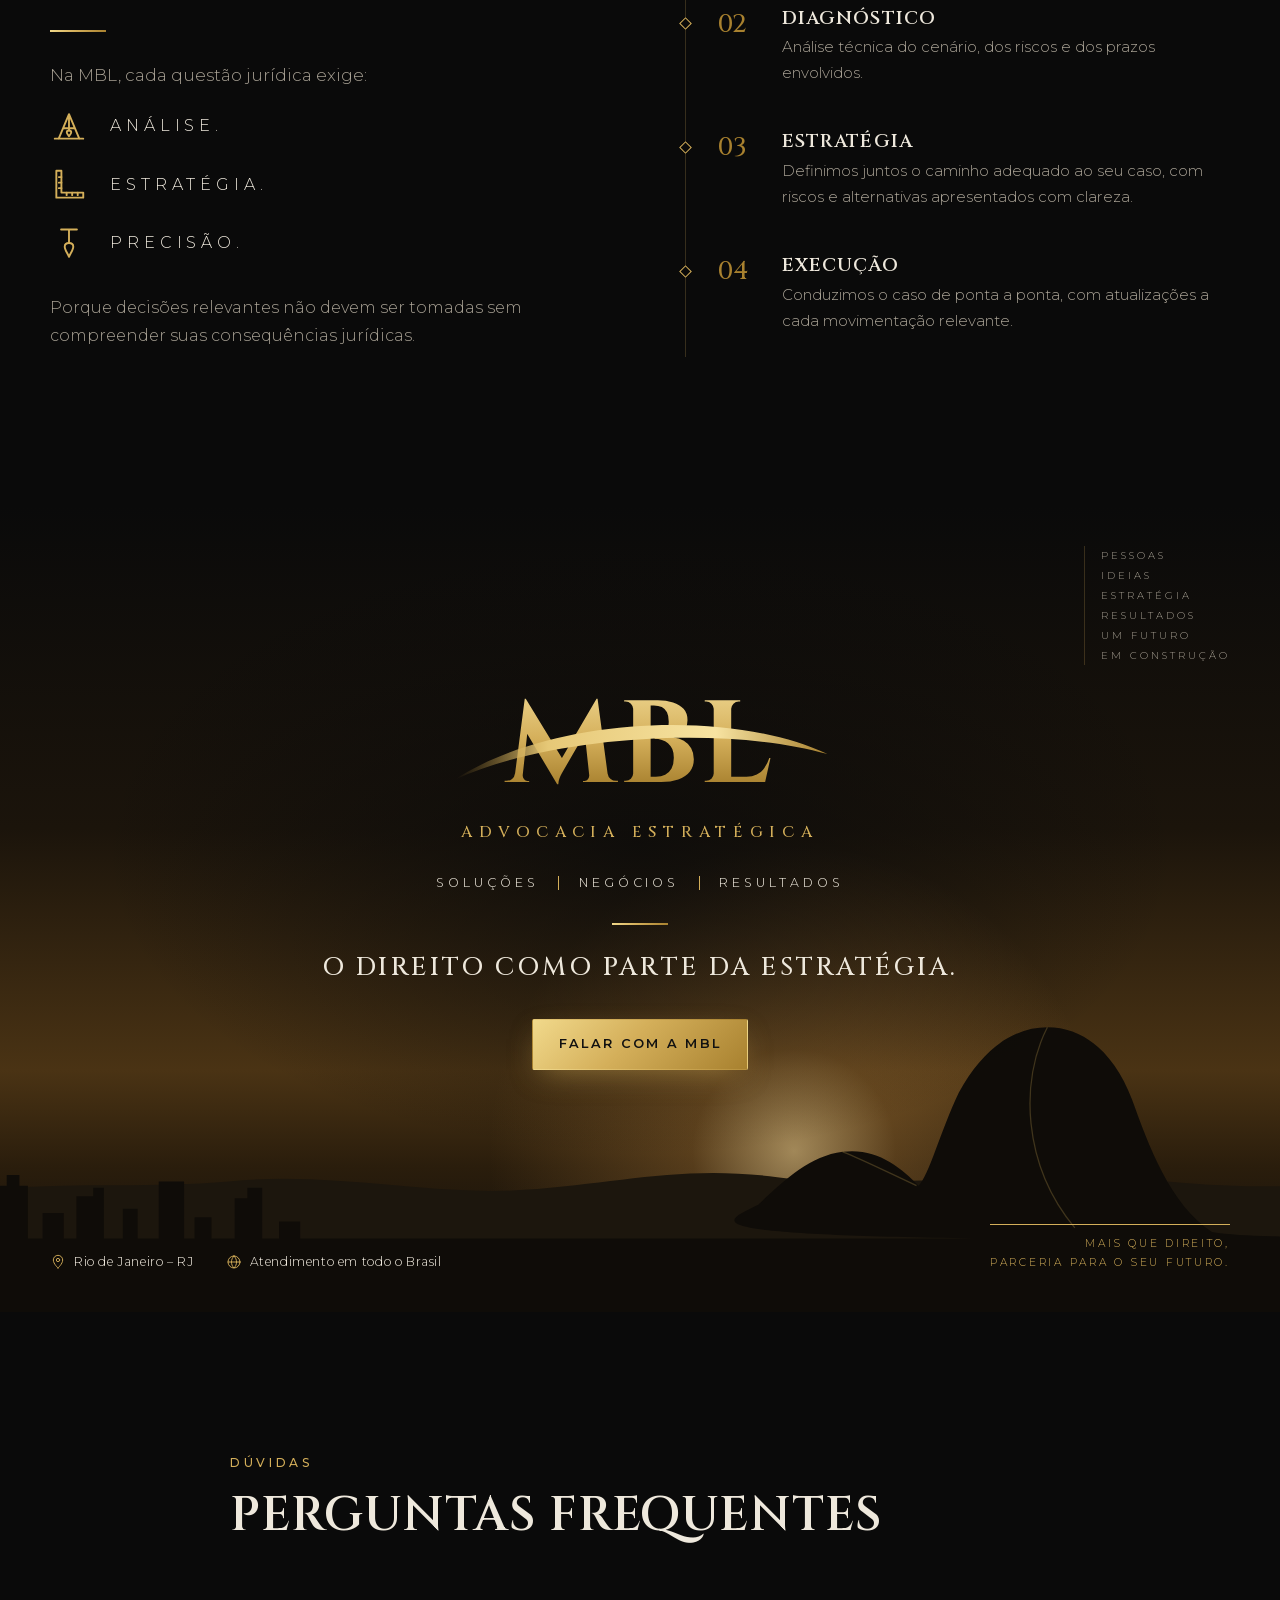
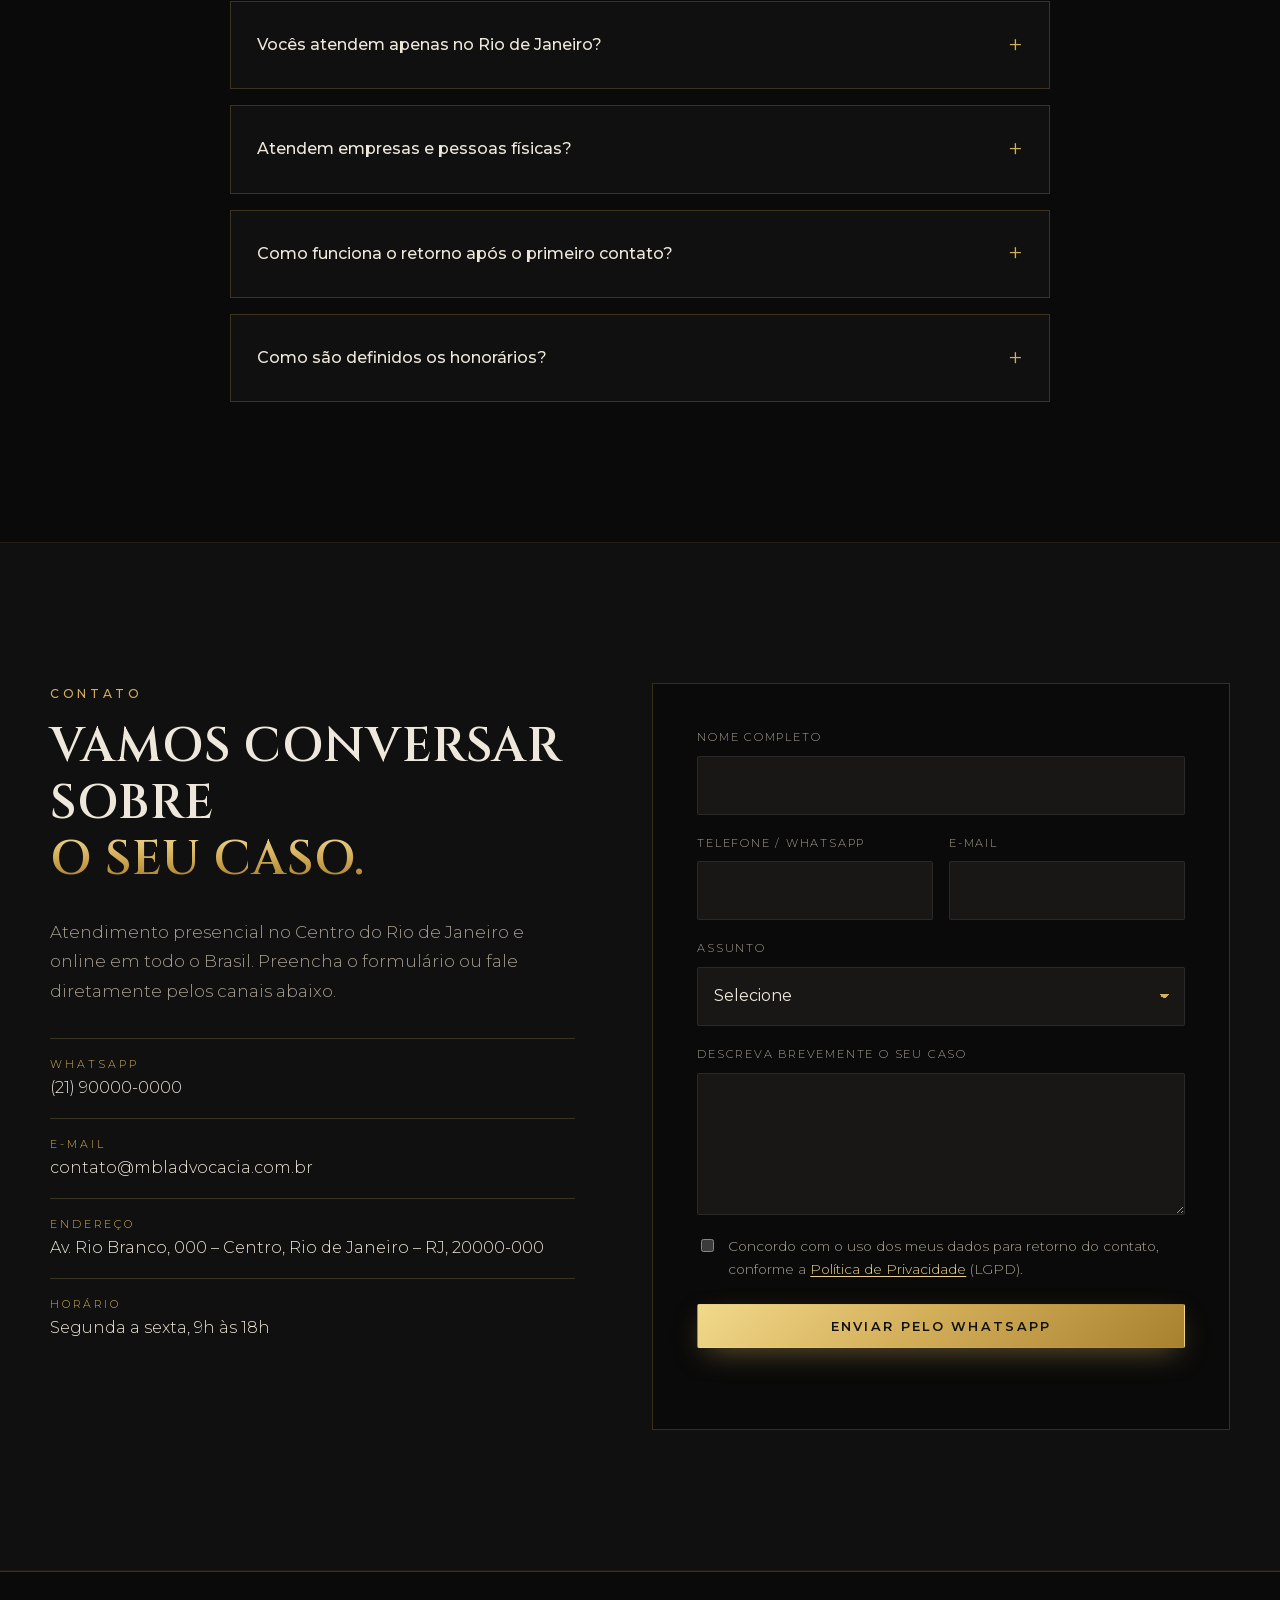
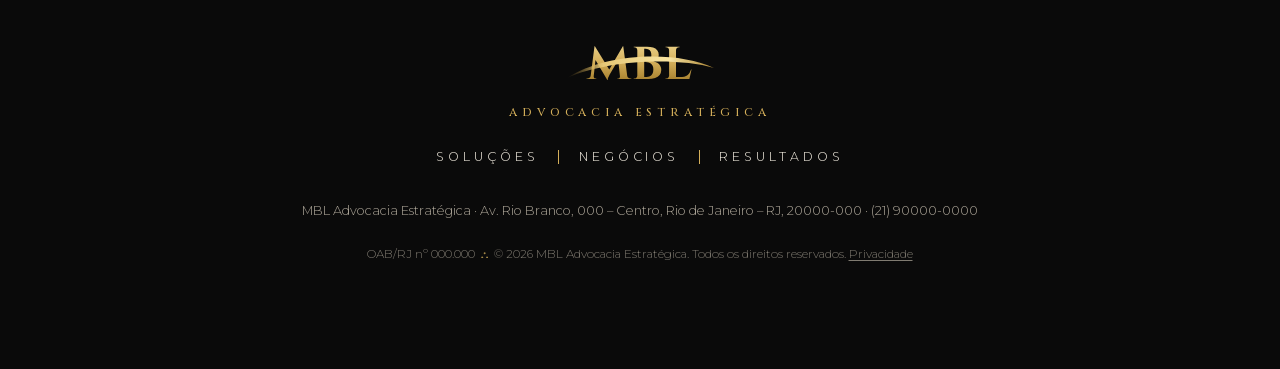
==== commit 0e4026e6: "SEO técnico e local, textos conforme a OAB e CSS embutido - Título, descrição, canonical, Open Graph" ====
--- a/index.html
+++ b/index.html
@@ -3,18 +3,559 @@
 <head>
   <meta charset="utf-8">
   <meta name="viewport" content="width=device-width, initial-scale=1">
-  <title>MBL Advocacia Estratégica | Rio de Janeiro</title>
-  <meta name="description" content="MBL Advocacia Estratégica — consultoria e contencioso no Rio de Janeiro, com atendimento em todo o Brasil. Experiência a favor do seu futuro.">
-  <meta property="og:title" content="MBL Advocacia Estratégica">
-  <meta property="og:description" content="Experiência a favor do seu futuro. Soluções · Negócios · Resultados.">
+  <title>Advocacia Empresarial no Rio de Janeiro | MBL Advocacia</title>
+  <meta name="description" content="Escritório de advocacia no Rio de Janeiro: consultoria jurídica empresarial, direito societário, reestruturação de empresas e contencioso cível e empresarial.">
+  <!-- Domínio provisório: troque https://www.mbladvocacia.com.br aqui, no JSON-LD, em robots.txt e em sitemap.xml -->
+  <link rel="canonical" href="https://www.mbladvocacia.com.br/">
+  <meta name="robots" content="max-image-preview:large">
   <meta property="og:type" content="website">
+  <meta property="og:locale" content="pt_BR">
+  <meta property="og:site_name" content="MBL Advocacia Estratégica">
+  <meta property="og:url" content="https://www.mbladvocacia.com.br/">
+  <meta property="og:title" content="MBL Advocacia Estratégica | Advocacia empresarial no Rio de Janeiro">
+  <meta property="og:description" content="Experiência a favor do seu futuro. Consultoria jurídica e contencioso cível e empresarial no Rio de Janeiro, com atendimento em todo o Brasil.">
+  <meta property="og:image" content="https://www.mbladvocacia.com.br/assets/og-image.jpg">
+  <meta property="og:image:type" content="image/jpeg">
+  <meta property="og:image:width" content="1200">
+  <meta property="og:image:height" content="630">
+  <meta property="og:image:alt" content="Logotipo MBL em dourado sobre fundo preto, com os dizeres Advocacia Estratégica, Experiência a favor do seu futuro, Rio de Janeiro, atendimento em todo o Brasil.">
+  <meta name="twitter:card" content="summary_large_image">
+  <meta name="twitter:image:alt" content="Logotipo MBL em dourado sobre fundo preto, com os dizeres Advocacia Estratégica, Experiência a favor do seu futuro, Rio de Janeiro, atendimento em todo o Brasil.">
   <meta name="theme-color" content="#0a0a0a">
+  <meta name="color-scheme" content="dark">
   <link rel="icon" href="assets/favicon.svg" type="image/svg+xml">
+  <link rel="icon" href="assets/icon-192.png" type="image/png" sizes="192x192">
+  <link rel="apple-touch-icon" href="assets/apple-touch-icon.png" sizes="180x180">
+  <link rel="manifest" href="site.webmanifest">
   <script>document.documentElement.classList.add("js");addEventListener("load",function(){if(!window.mblReveal)document.documentElement.classList.remove("js")})</script>
   <link rel="preload" href="fonts/cinzel-latin-500-600.woff2" as="font" type="font/woff2" crossorigin>
   <link rel="preload" href="fonts/montserrat-latin-300-600.woff2" as="font" type="font/woff2" crossorigin>
   <script src="script.js" defer></script>
-  <link rel="stylesheet" href="styles.css">
+  <style>
+    /* ===== MBL Advocacia Estratégica — preto & dourado ===== */
+    /* ===== Fontes (auto-hospedadas, subset latin, variáveis — licença OFL em fonts/OFL.txt) ===== */
+    @font-face { font-family: "Cinzel"; src: url(fonts/cinzel-latin-500-600.woff2) format("woff2"); font-weight: 500 600; font-display: swap; unicode-range: U+0000-00FF, U+0131, U+0152-0153, U+02C6, U+02DA, U+02DC, U+2013-2014, U+2018-201A, U+201C-201E, U+2022, U+2026, U+2039-203A, U+20AC, U+2122; }
+    @font-face { font-family: "Montserrat"; src: url(fonts/montserrat-latin-300-600.woff2) format("woff2"); font-weight: 300 600; font-display: swap; unicode-range: U+0000-00FF, U+0131, U+0152-0153, U+02C6, U+02DA, U+02DC, U+2013-2014, U+2018-201A, U+201C-201E, U+2022, U+2026, U+2039-203A, U+20AC, U+2122; }
+    /* Fallbacks com métricas ajustadas: evitam salto de layout enquanto a fonte carrega */
+    @font-face { font-family: "Montserrat Fallback"; src: local("Arial"), local("ArialMT"), local("Liberation Sans"), local("LiberationSans"), local("Arimo"); font-weight: 300 500; size-adjust: 108.7%; ascent-override: 89%; descent-override: 23.1%; line-gap-override: 0%; }
+    @font-face { font-family: "Montserrat Fallback"; src: local("Arial Bold"), local("Arial-BoldMT"), local("Liberation Sans Bold"), local("LiberationSans-Bold"), local("Arimo Bold"); font-weight: 600 700; size-adjust: 104.3%; ascent-override: 92.8%; descent-override: 24.1%; line-gap-override: 0%; }
+    @font-face { font-family: "Montserrat Fallback R"; src: local("Roboto"), local("Roboto Regular"), local("Roboto-Regular"); font-weight: 300 500; size-adjust: 110.9%; ascent-override: 87.3%; descent-override: 22.6%; line-gap-override: 0%; }
+    @font-face { font-family: "Montserrat Fallback R"; src: local("Roboto Bold"), local("Roboto-Bold"); font-weight: 600 700; size-adjust: 113.5%; ascent-override: 85.3%; descent-override: 22.1%; line-gap-override: 0%; }
+    @font-face { font-family: "Cinzel Fallback"; src: local("Times New Roman"), local("TimesNewRomanPSMT"), local("Liberation Serif"), local("LiberationSerif"), local("Tinos"); font-weight: 300 500; size-adjust: 111.4%; ascent-override: 87.6%; descent-override: 33.4%; line-gap-override: 0%; }
+    @font-face { font-family: "Cinzel Fallback"; src: local("Times New Roman Bold"), local("TimesNewRomanPS-BoldMT"), local("Liberation Serif Bold"), local("LiberationSerif-Bold"), local("Tinos Bold"); font-weight: 600 700; size-adjust: 110.9%; ascent-override: 88%; descent-override: 33.6%; line-gap-override: 0%; }
+    @font-face { font-family: "Cinzel Fallback R"; src: local("Noto Serif"), local("NotoSerif-Regular"); font-weight: 300 500; size-adjust: 107.5%; ascent-override: 90.8%; descent-override: 34.6%; line-gap-override: 0%; }
+    @font-face { font-family: "Cinzel Fallback R"; src: local("Noto Serif Bold"), local("NotoSerif-Bold"); font-weight: 600 700; size-adjust: 104.5%; ascent-override: 93.4%; descent-override: 35.6%; line-gap-override: 0%; }
+
+    :root {
+      color-scheme: dark;
+      --black: #0a0a0a;
+      --black-2: #111010;
+      --black-3: #191715;
+      --line: rgba(212, 175, 90, 0.22);
+      --gold: #d4af5a;
+      --gold-light: #ecd08a;
+      --gold-dark: #a8812f;
+      --gold-grad: linear-gradient(180deg, #f7e3a1 0%, #d4af5a 45%, #a8812f 80%, #e0c070 100%);
+      --gold-btn: linear-gradient(135deg, #f1d98b 0%, #d4af5a 45%, #a8812f 100%);
+      --text: #eee8dc;
+      --muted: #a8a194;
+      --serif: "Cinzel", "Cinzel Fallback", "Cinzel Fallback R", "Times New Roman", serif;
+      --sans: "Montserrat", "Montserrat Fallback", "Montserrat Fallback R", system-ui, -apple-system, "Segoe UI", Roboto, sans-serif;
+      --radius: 2px;
+      --header-h: 80px;
+    }
+
+    *, *::before, *::after { box-sizing: border-box; }
+    html { scroll-behavior: smooth; scroll-padding-top: var(--header-h); }
+    body {
+      margin: 0; background: var(--black); color: var(--text);
+      font-family: var(--sans); font-weight: 300; line-height: 1.75;
+      -webkit-font-smoothing: antialiased; overflow-x: hidden;
+    }
+    a { color: inherit; text-decoration: none; }
+    h1, h2, h3 { font-family: var(--serif); font-weight: 600; line-height: 1.18; margin: 0 0 .6em; }
+    p { margin: 0 0 1em; }
+
+    .sprite { position: absolute; width: 0; height: 0; overflow: hidden; }
+    .container { width: min(1180px, 100% - 32px); margin-inline: auto; }
+    .container--narrow { width: min(820px, 100% - 32px); }
+
+    .gold { color: var(--gold); }
+    @supports (-webkit-background-clip: text) or (background-clip: text) {
+      .gold { background: var(--gold-grad); -webkit-background-clip: text; background-clip: text; color: transparent; }
+    }
+    .serif { font-family: var(--serif); font-weight: 600; }
+    .muted { color: var(--muted); }
+    .lead { color: var(--muted); font-size: 1.05rem; max-width: 60ch; }
+
+    .eyebrow {
+      font-size: .76rem; letter-spacing: .3em; text-transform: uppercase;
+      color: var(--gold); font-weight: 500; margin-bottom: 1.2em;
+    }
+    .title { font-size: clamp(1.9rem, 3.8vw, 3rem); text-transform: uppercase; letter-spacing: .02em; }
+    .rule { display: block; width: 56px; height: 2px; background: var(--gold-btn); margin: 1.4rem 0 1.8rem; }
+
+    .tagline {
+      display: flex; align-items: center; justify-content: center; flex-wrap: wrap; gap: .4rem 1.2rem;
+      font-size: .78rem; letter-spacing: .32em; text-transform: uppercase; color: var(--text); margin: 0;
+    }
+    .tagline i { width: 1px; height: 14px; background: var(--gold); display: inline-block; }
+
+    .icon {
+      width: 28px; height: 28px; flex: none;
+      fill: none; stroke: var(--gold); stroke-width: 1.4; stroke-linecap: round; stroke-linejoin: round;
+    }
+    .icon--sm { width: 16px; height: 16px; }
+
+    /* ===== Botões ===== */
+    .btn {
+      display: inline-flex; align-items: center; justify-content: center;
+      padding: 1.05em 2em; font-family: var(--sans); font-size: .8rem; font-weight: 600;
+      letter-spacing: .18em; text-transform: uppercase;
+      border-radius: var(--radius); border: 1px solid transparent; cursor: pointer;
+      transition: transform .25s, box-shadow .25s, background .25s, color .25s, border-color .25s;
+    }
+    .btn--gold { background: var(--gold-btn); color: #111; box-shadow: 0 10px 30px -10px rgba(212,175,90,.55); }
+    .btn--gold:hover { transform: translateY(-2px); box-shadow: 0 16px 40px -12px rgba(212,175,90,.8); }
+    .btn--ghost { border-color: var(--line); color: var(--text); }
+    .btn--ghost:hover { border-color: var(--gold); color: var(--gold-light); }
+    .btn--outline { border-color: var(--gold); color: var(--gold); }
+    .btn--outline:hover { background: var(--gold); color: #111; }
+    .btn--sm { padding: .7em 1.3em; font-size: .7rem; }
+    .btn--block { width: 100%; }
+
+    /* ===== Header ===== */
+    .header {
+      position: fixed; inset: 0 0 auto; z-index: 50; height: var(--header-h);
+      display: flex; align-items: center; border-bottom: 1px solid transparent;
+      transition: background .3s, border-color .3s;
+    }
+    .header.is-scrolled { background: rgba(10,10,10,.92); backdrop-filter: blur(10px); border-color: var(--line); }
+    .header__inner { display: flex; align-items: center; justify-content: space-between; }
+    .brand { display: flex; align-items: center; gap: .9rem; }
+    .brand__logo { width: 92px; height: 34px; }
+    .brand__name {
+      font-size: .58rem; letter-spacing: .3em; text-transform: uppercase; color: var(--muted);
+      line-height: 1.5; border-left: 1px solid var(--line); padding-left: .9rem;
+    }
+    .nav { display: flex; align-items: center; gap: 2.2rem; }
+    .nav a:not(.btn) {
+      font-size: .76rem; letter-spacing: .18em; text-transform: uppercase; color: var(--muted);
+      position: relative; transition: color .2s;
+    }
+    .nav a:not(.btn)::after {
+      content: ""; position: absolute; left: 0; bottom: -6px; width: 0; height: 1px; background: var(--gold); transition: width .25s;
+    }
+    .nav a:not(.btn):hover { color: var(--text); }
+    .nav a:not(.btn):hover::after { width: 100%; }
+    .nav-toggle { display: none; background: none; border: 0; padding: 8px; cursor: pointer; }
+    .nav-toggle span { display: block; width: 24px; height: 2px; margin: 5px 0; background: var(--gold); transition: transform .3s, opacity .3s; }
+    .nav-toggle[aria-expanded="true"] span:nth-child(1) { transform: translateY(7px) rotate(45deg); }
+    .nav-toggle[aria-expanded="true"] span:nth-child(2) { opacity: 0; }
+    .nav-toggle[aria-expanded="true"] span:nth-child(3) { transform: translateY(-7px) rotate(-45deg); }
+
+    /* ===== Hero ===== */
+    .hero {
+      position: relative; overflow: hidden; isolation: isolate;
+      min-height: 100vh; min-height: 100svh;
+      display: flex; flex-direction: column; justify-content: center;
+      padding: calc(var(--header-h) + 40px) 0 0;
+      background: linear-gradient(180deg, #0a0a0a 0%, #0f0c09 45%, #2a1e0e 78%, #3b2a12 88%, #0a0a0a 100%);
+    }
+    .hero__sun {
+      position: absolute; z-index: -1; right: 18%; bottom: 14%; width: 520px; height: 520px; border-radius: 50%;
+      background: radial-gradient(circle, rgba(255,214,140,.55) 0%, rgba(230,160,70,.22) 22%, rgba(212,175,90,0) 62%);
+      transform: translate(50%, 50%);
+    }
+    .hero__rio { position: absolute; z-index: -1; left: 0; bottom: 0; width: 100%; height: 46%; --sea-opacity: .1; }
+    .hero::after {
+      content: ""; position: absolute; inset: 0; z-index: -1; pointer-events: none;
+      background: linear-gradient(90deg, rgba(10,10,10,.9) 0%, rgba(10,10,10,.55) 45%, rgba(10,10,10,0) 75%);
+    }
+    .hero__inner { position: relative; padding-bottom: 22vh; }
+    .hero__logo { width: clamp(200px, 26vw, 320px); height: auto; aspect-ratio: 300 / 110; display: block; margin-left: -6px; }
+    .hero__brand {
+      font-family: var(--serif); font-size: clamp(.8rem, 1.3vw, 1rem); letter-spacing: .42em;
+      text-transform: uppercase; color: var(--gold); margin: .4rem 0 0;
+    }
+    .hero__eyebrow { color: var(--muted); margin: 0 0 1rem; }
+    .hero__title { font-size: clamp(2.2rem, 5.2vw, 4.2rem); text-transform: uppercase; font-weight: 500; letter-spacing: .02em; }
+    .hero__lead { color: var(--muted); max-width: 540px; font-size: clamp(.98rem, 1.4vw, 1.08rem); margin-bottom: 2.2rem; }
+    .hero__actions { display: flex; flex-wrap: wrap; gap: 1rem; }
+    .hero__tagline { position: absolute; left: 0; right: 0; bottom: 34px; }
+
+    /* ===== Seções ===== */
+    .section { padding: clamp(84px, 11vw, 140px) 0; position: relative; }
+    .section--alt { background: var(--black-2); border-block: 1px solid rgba(212,175,90,.08); }
+    .section__head { max-width: 700px; margin-bottom: 3.5rem; }
+
+    /* Contexto */
+    .context__grid { display: grid; grid-template-columns: 1.2fr 1fr; gap: clamp(40px, 7vw, 110px); align-items: center; }
+    .words { list-style: none; margin: 0 0 2rem; padding: 0; }
+    .words li {
+      font-size: clamp(1.05rem, 1.6vw, 1.25rem); padding: .55rem 0; border-bottom: 1px solid rgba(255,255,255,.06);
+    }
+    .words li::before { content: ""; display: inline-block; width: 18px; height: 1px; background: var(--gold); vertical-align: middle; margin-right: 1rem; }
+    .context__close { font-size: 1.1rem; color: var(--muted); }
+    .context__close .gold { font-size: 1.15rem; }
+
+    /* Visão */
+    .vision { overflow: hidden; }
+    .vision__portico {
+      position: absolute; right: 6%; top: 50%; transform: translateY(-50%);
+      height: 80%; display: flex; gap: clamp(48px, 6vw, 104px);
+      opacity: .35; pointer-events: none;
+    }
+    .vision__portico svg { height: 100%; width: auto; }
+    .vision__inner { position: relative; }
+    .vision__list { list-style: none; padding: 0; margin: 2rem 0; display: grid; gap: .6rem; }
+    .vision__list li { font-size: 1.1rem; padding-left: 1.6rem; position: relative; }
+    .vision__list li::before {
+      content: ""; position: absolute; left: 0; top: .72em; width: 7px; height: 7px; background: var(--gold); transform: rotate(45deg);
+    }
+    .quote {
+      font-family: var(--serif); font-size: clamp(1.15rem, 2vw, 1.5rem); color: var(--gold-light);
+      border-left: 2px solid var(--gold); padding-left: 1.2rem; max-width: 520px; margin: 0;
+    }
+
+    /* Propósito */
+    .purpose__head { max-width: 820px; margin-bottom: 4rem; }
+    .pillars {
+      list-style: none; padding: 0; margin: 0;
+      display: grid; grid-template-columns: repeat(4, 1fr);
+      border-block: 1px solid var(--line);
+    }
+    .pillars li {
+      display: flex; flex-direction: column; align-items: center; gap: 1rem; padding: 2.4rem 1rem;
+      font-size: .78rem; letter-spacing: .28em; text-transform: uppercase;
+    }
+    .pillars li + li { border-left: 1px solid var(--line); }
+    .pillars .icon { width: 40px; height: 40px; stroke-width: 1.2; }
+
+    /* Atuação */
+    .areas { display: grid; grid-template-columns: repeat(3, 1fr); gap: 1px; background: var(--line); border: 1px solid var(--line); }
+    .area { background: var(--black-2); padding: clamp(28px, 3.5vw, 44px); transition: background .3s; position: relative; }
+    .area::before {
+      content: ""; position: absolute; left: 0; top: 0; height: 2px; width: 0; background: var(--gold-btn); transition: width .5s;
+    }
+    .area:hover { background: var(--black-3); }
+    .area:hover::before { width: 100%; }
+    .area .icon { width: 34px; height: 34px; margin-bottom: 1.4rem; }
+    .area h3 { font-size: 1.15rem; letter-spacing: .03em; color: var(--gold-light); }
+    .area p { color: var(--muted); font-size: .94rem; margin: 0; }
+    .areas__foot { margin-top: 3rem; font-size: .8rem; }
+
+    /* Diferencial */
+    .diff { display: grid; grid-template-columns: 1fr 1fr; gap: clamp(40px, 7vw, 110px); align-items: center; }
+    .diff__list { list-style: none; padding: 0; margin: 0 0 2rem; display: grid; gap: 1.3rem; }
+    .diff__list li { display: flex; align-items: center; gap: 1.4rem; font-size: 1rem; letter-spacing: .3em; text-transform: uppercase; }
+    .diff__list .icon { width: 38px; height: 38px; stroke-width: 1.2; }
+    .steps { list-style: none; padding: 0; margin: 0; border-left: 1px solid var(--line); }
+    .steps li { display: flex; gap: 1.6rem; padding: 1.4rem 0 1.4rem 2rem; position: relative; }
+    .steps li::before {
+      content: ""; position: absolute; left: -5px; top: 2.1rem; width: 9px; height: 9px; background: var(--black); border: 1px solid var(--gold); transform: rotate(45deg);
+    }
+    .steps span { flex: 0 0 2.4rem; font-family: var(--serif); font-size: 1.6rem; color: var(--gold-dark); line-height: 1.3; }
+    .steps h3 { font-size: 1.15rem; margin-bottom: .3rem; text-transform: uppercase; letter-spacing: .06em; }
+    .steps p { margin: 0; color: var(--muted); font-size: .94rem; }
+
+    /* Fechamento */
+    .closing {
+      position: relative; overflow: hidden; isolation: isolate; text-align: center;
+      padding: clamp(100px, 13vw, 170px) 0 40px;
+      background: linear-gradient(180deg, #0a0a0a 0%, #1b140b 40%, #4a3314 70%, #2a1d0c 82%, #0a0a0a 100%);
+    }
+    .closing__sun {
+      position: absolute; z-index: -1; left: 62%; top: 80%; width: 720px; height: 720px; border-radius: 50%;
+      transform: translate(-50%, -50%);
+      background: radial-gradient(circle, rgba(255,220,150,.55) 0%, rgba(240,170,80,.22) 20%, rgba(212,175,90,0) 60%);
+    }
+    .closing__rio { position: absolute; z-index: -1; left: 0; bottom: 0; width: 100%; height: 55%; --sea-opacity: 0; }
+    .closing::after {
+      content: ""; position: absolute; inset: 0; z-index: -1; pointer-events: none;
+      background: radial-gradient(ellipse 60% 55% at 50% 42%, rgba(10,10,10,.75), rgba(10,10,10,0) 70%);
+    }
+    .closing__words {
+      position: absolute; right: max(16px, (100% - 1180px) / 2); top: 40px; list-style: none; margin: 0; padding: 0 0 0 1rem;
+      border-left: 1px solid var(--line); text-align: left;
+      font-size: .62rem; letter-spacing: .3em; text-transform: uppercase; color: var(--muted); line-height: 2;
+    }
+    .closing__inner { display: flex; flex-direction: column; align-items: center; }
+    .closing__logo { width: clamp(220px, 30vw, 380px); height: auto; aspect-ratio: 300 / 110; }
+    .closing__inner .hero__brand { margin-bottom: 1.6rem; }
+    .closing__inner .rule { margin: 1.8rem auto; }
+    .closing__title { font-size: clamp(1.1rem, 2.2vw, 1.6rem); text-transform: uppercase; letter-spacing: .12em; font-weight: 500; margin-bottom: 2.2rem; }
+    .closing__foot {
+      display: flex; justify-content: space-between; align-items: flex-end; flex-wrap: wrap; gap: 1rem 2rem;
+      margin-top: clamp(80px, 12vw, 160px); font-size: .76rem; color: var(--text); letter-spacing: .05em;
+    }
+    .closing__foot > span:not(.closing__motto) { display: inline-flex; align-items: center; gap: .5rem; }
+    .closing__motto {
+      margin-left: auto; text-align: right; font-size: .66rem; letter-spacing: .26em; text-transform: uppercase;
+      color: var(--gold); line-height: 1.8; border-top: 1px solid var(--gold); padding-top: .6rem; display: block;
+    }
+
+    /* FAQ */
+    .faq { display: grid; gap: 1rem; }
+    .faq details { border: 1px solid var(--line); background: var(--black-2); transition: border-color .3s; }
+    .faq details[open] { border-color: rgba(212,175,90,.55); }
+    .faq summary {
+      list-style: none; cursor: pointer; padding: 1.3rem 1.6rem; font-weight: 500; font-size: 1rem;
+      display: flex; justify-content: space-between; align-items: center; gap: 1rem;
+    }
+    .faq summary::-webkit-details-marker { display: none; }
+    .faq summary::after { content: "+"; color: var(--gold); font-size: 1.6rem; font-weight: 300; transition: transform .3s; }
+    .faq details[open] summary::after { transform: rotate(45deg); }
+    .faq details p { padding: 0 1.6rem 1.4rem; margin: 0; color: var(--muted); }
+
+    /* Contato */
+    .contact { display: grid; grid-template-columns: 1fr 1.1fr; gap: clamp(40px, 6vw, 90px); align-items: start; }
+    .contact__list { list-style: none; padding: 0; margin: 2rem 0 0; }
+    .contact__list li { padding: 1rem 0; border-top: 1px solid var(--line); display: flex; flex-direction: column; }
+    .contact__list span { font-size: .68rem; letter-spacing: .28em; text-transform: uppercase; color: var(--gold); }
+    .contact__list a:hover { color: var(--gold-light); }
+    .contact__list address { font-style: normal; }
+
+    .form { background: var(--black); border: 1px solid var(--line); padding: clamp(24px, 4vw, 44px); }
+    .form__grid { display: grid; grid-template-columns: 1fr 1fr; gap: 0 1rem; }
+    .form__row { display: flex; flex-direction: column; margin-bottom: 1.2rem; }
+    .form label { font-size: .7rem; letter-spacing: .16em; text-transform: uppercase; color: var(--muted); margin-bottom: .5rem; }
+    .form input:not([type="checkbox"]), .form select, .form textarea {
+      font: inherit; font-weight: 400; color: var(--text); background: var(--black-3);
+      border: 1px solid rgba(255,255,255,.08); border-radius: var(--radius); padding: .9rem 1rem; width: 100%;
+      transition: border-color .2s, box-shadow .2s;
+    }
+    .form select {
+      appearance: none;
+      background-image: linear-gradient(45deg, transparent 50%, var(--gold) 50%), linear-gradient(135deg, var(--gold) 50%, transparent 50%);
+      background-position: calc(100% - 20px) 50%, calc(100% - 15px) 50%; background-size: 5px 5px; background-repeat: no-repeat;
+    }
+    .form textarea { resize: vertical; }
+    .form input:not([type="checkbox"]):focus, .form select:focus, .form textarea:focus { outline: none; border-color: var(--gold); box-shadow: 0 0 0 3px rgba(212,175,90,.15); }
+    .form__consent input:focus-visible { outline: 2px solid var(--gold); outline-offset: 3px; }
+    .form :is(input, select, textarea)[aria-invalid="true"],
+    .form :is(input, select, textarea)[aria-invalid="true"]:focus { border-color: #c0584a; }
+    .form__consent input[aria-invalid="true"] { outline: 2px solid #e07a6b; outline-offset: 2px; }
+    .form__consent { display: flex; gap: .7rem; align-items: flex-start; cursor: pointer; }
+    .form label.form__consent { text-transform: none; letter-spacing: 0; font-size: .85rem; margin-bottom: 1.4rem; }
+    .form__consent input { accent-color: var(--gold); margin-top: .35em; }
+    .form__consent a { color: var(--gold-light); text-decoration: underline; text-underline-offset: 2px; }
+    .form__msg { margin: 1rem 0 0; font-size: .9rem; color: var(--gold-light); min-height: 1.4em; }
+    .form__msg.is-error { color: #f0a094; }
+
+    /* Rodapé */
+    .footer { padding: 4rem 0 6.5rem; border-top: 1px solid var(--line); text-align: center; }
+    .footer__inner { display: flex; flex-direction: column; align-items: center; gap: .8rem; }
+    .footer__logo { width: 150px; height: auto; aspect-ratio: 300 / 110; }
+    .footer .hero__brand { font-size: .72rem; margin: 0 0 .6rem; }
+    .footer__nap { margin: 1.2rem 0 0; font-size: .8rem; color: var(--muted); }
+    .footer__nap a:hover, .footer__legal a:hover { color: var(--gold-light); }
+    .footer__legal { margin: .6rem 0 0; font-size: .74rem; color: var(--muted); opacity: .75; }
+    .footer__legal a { text-decoration: underline; text-underline-offset: 2px; }
+    .tri { display: inline-block; width: .62em; height: .57em; fill: var(--gold); vertical-align: baseline; }
+    .footer__legal .tri { margin: 0 .2em; }
+
+    /* WhatsApp flutuante */
+    .wa-float {
+      position: fixed; right: 22px; bottom: 22px; z-index: 60; width: 58px; height: 58px; border-radius: 50%;
+      display: grid; place-items: center; color: #111; background: var(--gold-btn);
+      box-shadow: 0 10px 30px -6px rgba(212,175,90,.6); transition: transform .25s;
+    }
+    .wa-float:hover { transform: scale(1.08); }
+
+    /* Animação de entrada */
+    .js .reveal { opacity: 0; transform: translateY(24px); transition: opacity .8s ease, transform .8s ease; }
+    .js .reveal.is-visible { opacity: 1; transform: none; }
+    @media (prefers-reduced-motion: reduce) {
+      html { scroll-behavior: auto; }
+      .js .reveal { opacity: 1; transform: none; transition: none; }
+    }
+    @media print {
+      .js .reveal { opacity: 1; transform: none; transition: none; }
+      .header, .wa-float, .nav-toggle { display: none; }
+    }
+
+    /* ===== Responsivo ===== */
+    @media (max-width: 1180px) and (min-width: 1001px) {
+      .vision__portico { right: 3%; height: 70%; }
+    }
+    @media (max-width: 1000px) {
+      .areas { grid-template-columns: repeat(2, 1fr); }
+      .diff, .contact, .context__grid { grid-template-columns: 1fr; }
+      .vision__portico { opacity: .15; right: -40px; }
+      .brand__name { display: none; }
+      .nav { gap: 1.4rem; }
+    }
+    @media (max-width: 820px) {
+      .nav-toggle { display: block; }
+      .nav {
+        position: fixed; inset: var(--header-h) 0 auto; flex-direction: column; align-items: stretch; gap: 0;
+        background: rgba(10,10,10,.98); border-bottom: 1px solid var(--line); padding: .5rem 16px 1.5rem;
+        transform: translateY(-120%); opacity: 0; pointer-events: none; visibility: hidden;
+        transition: transform .35s, opacity .35s, visibility 0s .35s;
+      }
+      .nav.is-open { transform: none; opacity: 1; pointer-events: auto; visibility: visible; transition-delay: 0s; }
+      .nav a:not(.btn) { padding: 1rem 0; border-bottom: 1px solid rgba(255,255,255,.06); }
+      .nav .btn { margin-top: 1.2rem; }
+      .header, .header.is-scrolled { background: rgba(10,10,10,.96); backdrop-filter: none; }
+      .pillars { grid-template-columns: repeat(2, 1fr); }
+      .pillars li:nth-child(3) { border-left: 0; }
+      .pillars li:nth-child(n+3) { border-top: 1px solid var(--line); }
+      .closing__words { display: none; }
+      .hero::after { background: linear-gradient(180deg, rgba(10,10,10,.6), rgba(10,10,10,.2) 60%, rgba(10,10,10,0)); }
+      .hero__sun { right: 30%; width: 380px; height: 380px; }
+      .closing__sun { top: 58%; opacity: .8; }
+    }
+    @media (max-width: 560px) {
+      .areas, .form__grid { grid-template-columns: 1fr; }
+      .hero__actions .btn { width: 100%; }
+      .hero__inner { padding-bottom: 26vh; }
+      .hero__rio { height: 30%; }
+      .brand__name { display: none; }
+      .tagline { letter-spacing: .16em; gap: .4rem .6rem; }
+      .hero__tagline { padding-inline: 16px; }
+      .closing__foot { flex-direction: column; align-items: center; }
+      .closing__motto { margin: 1rem auto 0; text-align: center; }
+      .diff__list li { letter-spacing: .2em; }
+    }
+    @media (max-width: 340px) {
+      .tagline i { display: none; }
+    }
+  </style>
+  <script type="application/ld+json">
+{
+  "@context": "https://schema.org",
+  "@graph": [
+    {
+      "@type": "WebSite",
+      "@id": "https://www.mbladvocacia.com.br/#website",
+      "url": "https://www.mbladvocacia.com.br/",
+      "name": "MBL Advocacia Estratégica",
+      "inLanguage": "pt-BR",
+      "publisher": {
+        "@id": "https://www.mbladvocacia.com.br/#escritorio"
+      }
+    },
+    {
+      "@type": "LegalService",
+      "@id": "https://www.mbladvocacia.com.br/#escritorio",
+      "name": "MBL Advocacia Estratégica",
+      "description": "Escritório de advocacia no Rio de Janeiro com atuação em consultoria jurídica empresarial, contratos, direito societário, reestruturação de empresas e contencioso cível e empresarial, com atendimento em todo o Brasil.",
+      "url": "https://www.mbladvocacia.com.br/",
+      "logo": {
+        "@type": "ImageObject",
+        "@id": "https://www.mbladvocacia.com.br/#logo",
+        "url": "https://www.mbladvocacia.com.br/assets/icon-512.png",
+        "contentUrl": "https://www.mbladvocacia.com.br/assets/icon-512.png",
+        "width": 512,
+        "height": 512,
+        "caption": "MBL Advocacia Estratégica"
+      },
+      "image": {
+        "@type": "ImageObject",
+        "url": "https://www.mbladvocacia.com.br/assets/og-image.jpg",
+        "width": 1200,
+        "height": 630
+      },
+      "telephone": "+55-21-90000-0000",
+      "email": "contato@mbladvocacia.com.br",
+      "address": {
+        "@type": "PostalAddress",
+        "streetAddress": "Av. Rio Branco, 000 – Centro",
+        "addressLocality": "Rio de Janeiro",
+        "addressRegion": "RJ",
+        "postalCode": "20000-000",
+        "addressCountry": "BR"
+      },
+      "areaServed": [
+        {
+          "@type": "City",
+          "name": "Rio de Janeiro",
+          "sameAs": "https://www.wikidata.org/wiki/Q8678"
+        },
+        {
+          "@type": "Country",
+          "name": "Brasil",
+          "sameAs": "https://www.wikidata.org/wiki/Q155"
+        }
+      ],
+      "openingHoursSpecification": [
+        {
+          "@type": "OpeningHoursSpecification",
+          "dayOfWeek": [
+            "Monday",
+            "Tuesday",
+            "Wednesday",
+            "Thursday",
+            "Friday"
+          ],
+          "opens": "09:00",
+          "closes": "18:00"
+        }
+      ],
+      "knowsAbout": [
+        "Direito Empresarial",
+        "Contratos e Negócios",
+        "Reestruturação e Recuperação de Empresas",
+        "Direito Societário e Patrimonial",
+        "Contencioso Cível e Empresarial",
+        "Consultoria e Assessoria Jurídica"
+      ],
+      "identifier": {
+        "@type": "PropertyValue",
+        "propertyID": "OAB/RJ",
+        "value": "000.000"
+      }
+    },
+    {
+      "@type": "FAQPage",
+      "@id": "https://www.mbladvocacia.com.br/#faq",
+      "url": "https://www.mbladvocacia.com.br/",
+      "inLanguage": "pt-BR",
+      "isPartOf": {
+        "@id": "https://www.mbladvocacia.com.br/#website"
+      },
+      "about": {
+        "@id": "https://www.mbladvocacia.com.br/#escritorio"
+      },
+      "mainEntity": [
+        {
+          "@type": "Question",
+          "name": "Vocês atendem apenas no Rio de Janeiro?",
+          "acceptedAnswer": {
+            "@type": "Answer",
+            "text": "Nosso escritório fica no Centro do Rio de Janeiro, com atendimento presencial, e atendemos clientes em todo o Brasil de forma online."
+          }
+        },
+        {
+          "@type": "Question",
+          "name": "Atendem empresas e pessoas físicas?",
+          "acceptedAnswer": {
+            "@type": "Answer",
+            "text": "Sim. Atuamos para empresas de diferentes portes, sócios, investidores e pessoas físicas, tanto na consultoria quanto no contencioso."
+          }
+        },
+        {
+          "@type": "Question",
+          "name": "Como funciona o retorno após o primeiro contato?",
+          "acceptedAnswer": {
+            "@type": "Answer",
+            "text": "Respondemos em dias úteis, dentro do horário de atendimento, para agendar uma conversa inicial. Durante o caso, você recebe atualizações a cada movimentação relevante."
+          }
+        },
+        {
+          "@type": "Question",
+          "name": "Como são definidos os honorários?",
+          "acceptedAnswer": {
+            "@type": "Answer",
+            "text": "Os honorários são definidos após a análise inicial, conforme a complexidade do caso e observada a tabela de honorários da OAB/RJ."
+          }
+        }
+      ]
+    }
+  ]
+}
+  </script>
 </head>
 <body>
 
@@ -80,7 +621,7 @@
     <div class="container header__inner">
       <a href="#top" class="brand" aria-label="MBL Advocacia Estratégica — início">
         <svg class="brand__logo" viewBox="0 0 300 110" aria-hidden="true"><use href="#logo"/></svg>
-        <span class="brand__name">Advocacia<br>Estratégica</span>
+        <span class="brand__name">Advocacia<br> Estratégica</span>
       </a>
       <button type="button" class="nav-toggle" aria-label="Abrir menu" aria-expanded="false" aria-controls="menu">
         <span></span><span></span><span></span>
@@ -88,7 +629,7 @@
       <nav class="nav" id="menu">
         <a href="#visao">Visão</a>
         <a href="#atuacao">Atuação</a>
-        <a href="#diferencial">Diferencial</a>
+        <a href="#diferencial">Método</a>
         <a href="#faq">Dúvidas</a>
         <a href="#contato" class="btn btn--outline btn--sm">Fale conosco</a>
       </nav>
@@ -104,11 +645,12 @@
         <svg class="hero__logo" viewBox="0 0 300 110" role="img" aria-label="MBL"><use href="#logo"/></svg>
         <p class="hero__brand">Advocacia Estratégica</p>
         <span class="rule" aria-hidden="true"></span>
-        <h1 class="hero__title">Experiência a favor<br>do <span class="gold">seu futuro.</span></h1>
+        <p class="eyebrow hero__eyebrow">Escritório de advocacia no Rio&nbsp;de&nbsp;Janeiro</p>
+        <h1 class="hero__title">Experiência a favor<br> do <span class="gold">seu futuro.</span></h1>
         <p class="hero__lead">
-          Consultoria e contencioso com visão estratégica, respostas ágeis e
-          eficiência reconhecida. Resolvemos problemas jurídicos com rapidez
-          para que você decida com segurança.
+          Consultoria jurídica e contencioso cível e empresarial, com análise técnica,
+          visão estratégica e comunicação clara em cada etapa, para que você tome
+          decisões bem informadas.
         </p>
         <div class="hero__actions">
           <a href="https://wa.me/5521900000000?text=Ol%C3%A1%2C%20gostaria%20de%20agendar%20uma%20consulta%20com%20a%20MBL%20Advocacia." class="btn btn--gold" target="_blank" rel="noopener">Agendar consulta</a>
@@ -122,7 +664,7 @@
     <section class="section context">
       <div class="container context__grid">
         <div class="reveal">
-          <h2 class="title">Todo negócio tem<br>decisões que podem<br>mudar <span class="gold">o seu futuro.</span></h2>
+          <h2 class="title">Todo negócio tem<br> decisões que podem<br> mudar <span class="gold">o seu futuro.</span></h2>
           <span class="rule" aria-hidden="true"></span>
         </div>
         <div class="reveal">
@@ -148,7 +690,7 @@
       <div class="container vision__inner">
         <div class="reveal">
           <p class="eyebrow">Nossa visão</p>
-          <h2 class="title">Direito não é<br><span class="gold">apenas reação.</span></h2>
+          <h2 class="title">Direito não é<br> <span class="gold">apenas reação.</span></h2>
           <span class="rule" aria-hidden="true"></span>
           <p class="lead">Uma atuação jurídica estratégica começa antes do problema.</p>
           <ul class="vision__list">
@@ -183,40 +725,40 @@
     <section class="section section--alt" id="atuacao">
       <div class="container">
         <div class="section__head reveal">
-          <p class="eyebrow">Nossa atuação</p>
-          <h2 class="title">Uma visão integrada<br><span class="gold">do Direito.</span></h2>
+          <p class="eyebrow">Áreas de atuação</p>
+          <h2 class="title">Uma visão integrada<br> <span class="gold">do Direito.</span></h2>
           <p class="lead">Da consultoria preventiva ao contencioso, cada frente conversa com a outra para proteger você e o seu negócio.</p>
         </div>
         <div class="areas">
           <article class="area reveal">
             <svg class="icon" aria-hidden="true" focusable="false"><use href="#i-empresarial"/></svg>
             <h3>Direito Empresarial</h3>
-            <p>Assessoria contínua para empresas, da estruturação às decisões do dia a dia.</p>
+            <p>Assessoria jurídica contínua para empresas, da estruturação às decisões do dia a dia.</p>
           </article>
           <article class="area reveal">
             <svg class="icon" aria-hidden="true" focusable="false"><use href="#i-contratos"/></svg>
             <h3>Contratos e Negócios</h3>
-            <p>Elaboração, revisão e negociação de contratos com foco em segurança e viabilidade.</p>
+            <p>Elaboração, revisão e negociação de contratos empresariais, com foco em segurança jurídica e viabilidade.</p>
           </article>
           <article class="area reveal">
             <svg class="icon" aria-hidden="true" focusable="false"><use href="#i-reestruturacao"/></svg>
-            <h3>Reestruturação e Recuperação</h3>
-            <p>Planejamento e condução de reestruturações para atravessar momentos críticos.</p>
+            <h3>Reestruturação e Recuperação de Empresas</h3>
+            <p>Planejamento e condução de reestruturações, inclusive recuperação judicial e extrajudicial, em momentos críticos.</p>
           </article>
           <article class="area reveal">
             <svg class="icon" aria-hidden="true" focusable="false"><use href="#i-societario"/></svg>
-            <h3>Patrimonial e Societário</h3>
-            <p>Organização societária, acordos entre sócios e proteção patrimonial.</p>
+            <h3>Direito Societário e Patrimonial</h3>
+            <p>Organização societária, acordos de sócios e planejamento patrimonial.</p>
           </article>
           <article class="area reveal">
             <svg class="icon" aria-hidden="true" focusable="false"><use href="#i-processual"/></svg>
-            <h3>Estratégia Processual</h3>
-            <p>Contencioso cível e empresarial conduzido com estratégia, firmeza e celeridade.</p>
+            <h3>Contencioso Cível e Empresarial</h3>
+            <p>Estratégia processual em ações judiciais, da avaliação de riscos à condução do processo.</p>
           </article>
           <article class="area reveal">
             <svg class="icon" aria-hidden="true" focusable="false"><use href="#i-consultoria"/></svg>
             <h3>Consultoria e Assessoria Jurídica</h3>
-            <p>Pareceres, análise de riscos e orientação para decisões seguras.</p>
+            <p>Pareceres, análise de riscos e orientação jurídica para decisões bem fundamentadas.</p>
           </article>
         </div>
         <p class="tagline areas__foot reveal">Diferentes desafios. <span class="gold">Uma só direção: o seu futuro.</span></p>
@@ -227,8 +769,8 @@
     <section class="section" id="diferencial">
       <div class="container diff">
         <div class="reveal">
-          <p class="eyebrow">Nosso diferencial</p>
-          <h2 class="title">Experiência a favor<br><span class="gold">do seu futuro.</span></h2>
+          <p class="eyebrow">Nosso método</p>
+          <h2 class="title">Como conduzimos<br> <span class="gold">cada caso.</span></h2>
           <span class="rule" aria-hidden="true"></span>
           <p class="lead">Na MBL, cada questão jurídica exige:</p>
           <ul class="diff__list">
@@ -239,10 +781,10 @@
           <p class="muted">Porque decisões relevantes não devem ser tomadas sem compreender suas consequências jurídicas.</p>
         </div>
         <ol class="steps reveal" aria-label="Como trabalhamos">
-          <li><span aria-hidden="true">01</span><div><h3>Contato</h3><p>Você nos conta o problema. Retornamos em até 24 horas úteis.</p></div></li>
+          <li><span aria-hidden="true">01</span><div><h3>Contato</h3><p>Você nos conta o problema e agendamos uma conversa inicial.</p></div></li>
           <li><span aria-hidden="true">02</span><div><h3>Diagnóstico</h3><p>Análise técnica do cenário, dos riscos e dos prazos envolvidos.</p></div></li>
-          <li><span aria-hidden="true">03</span><div><h3>Estratégia</h3><p>Definimos juntos o caminho mais rápido e eficiente para a solução.</p></div></li>
-          <li><span aria-hidden="true">04</span><div><h3>Execução</h3><p>Conduzimos o caso de ponta a ponta, com atualizações constantes.</p></div></li>
+          <li><span aria-hidden="true">03</span><div><h3>Estratégia</h3><p>Definimos juntos o caminho adequado ao seu caso, com riscos e alternativas apresentados com clareza.</p></div></li>
+          <li><span aria-hidden="true">04</span><div><h3>Execução</h3><p>Conduzimos o caso de ponta a ponta, com atualizações a cada movimentação relevante.</p></div></li>
         </ol>
       </div>
     </section>
@@ -252,7 +794,7 @@
       <div class="closing__sun" aria-hidden="true"></div>
       <svg class="closing__rio" aria-hidden="true"><use href="#rio"/></svg>
       <ul class="closing__words" aria-hidden="true">
-        <li>Pessoas</li><li>Ideias</li><li>Estratégia</li><li>Resultados</li><li>Um futuro</li><li>mais seguro</li>
+        <li>Pessoas</li><li>Ideias</li><li>Estratégia</li><li>Resultados</li><li>Um futuro</li><li>em construção</li>
       </ul>
       <div class="container closing__inner reveal">
         <svg class="closing__logo" viewBox="0 0 300 110" role="img" aria-label="MBL"><use href="#logo"/></svg>
@@ -265,7 +807,7 @@
       <div class="container closing__foot">
         <span><svg class="icon icon--sm" aria-hidden="true" focusable="false"><use href="#i-pin"/></svg>Rio de Janeiro – RJ</span>
         <span><svg class="icon icon--sm" aria-hidden="true" focusable="false"><use href="#i-brasil"/></svg>Atendimento em todo o Brasil</span>
-        <span class="closing__motto">Mais que Direito,<br>parceria para o seu futuro.</span>
+        <span class="closing__motto">Mais que Direito,<br> parceria para o seu futuro.</span>
       </div>
     </section>
 
@@ -273,25 +815,25 @@
     <section class="section" id="faq">
       <div class="container container--narrow">
         <div class="section__head reveal">
-          <p class="eyebrow">Dúvidas frequentes</p>
-          <h2 class="title">Perguntas comuns</h2>
+          <p class="eyebrow">Dúvidas</p>
+          <h2 class="title">Perguntas frequentes</h2>
         </div>
         <div class="faq">
           <details class="reveal">
             <summary>Vocês atendem apenas no Rio de Janeiro?</summary>
-            <p>Nossa sede fica no Rio de Janeiro, com atendimento presencial, e atendemos clientes em todo o Brasil de forma online.</p>
+            <p>Nosso escritório fica no Centro do Rio de Janeiro, com atendimento presencial, e atendemos clientes em todo o Brasil de forma online.</p>
           </details>
           <details class="reveal">
             <summary>Atendem empresas e pessoas físicas?</summary>
             <p>Sim. Atuamos para empresas de diferentes portes, sócios, investidores e pessoas físicas, tanto na consultoria quanto no contencioso.</p>
           </details>
           <details class="reveal">
-            <summary>Quanto tempo leva para ter um retorno?</summary>
-            <p>O primeiro retorno é feito em até 24 horas úteis. Durante o caso, você recebe atualizações a cada movimentação relevante.</p>
+            <summary>Como funciona o retorno após o primeiro contato?</summary>
+            <p>Respondemos em dias úteis, dentro do horário de atendimento, para agendar uma conversa inicial. Durante o caso, você recebe atualizações a cada movimentação relevante.</p>
           </details>
           <details class="reveal">
             <summary>Como são definidos os honorários?</summary>
-            <p>Os honorários são apresentados de forma transparente após a análise inicial, conforme a complexidade do caso e a tabela da OAB/RJ.</p>
+            <p>Os honorários são definidos após a análise inicial, conforme a complexidade do caso e observada a tabela de honorários da OAB/RJ.</p>
           </details>
         </div>
       </div>
@@ -302,12 +844,12 @@
       <div class="container contact">
         <div class="contact__info reveal">
           <p class="eyebrow">Contato</p>
-          <h2 class="title">Vamos conversar sobre<br><span class="gold">o seu caso.</span></h2>
-          <p class="lead">Preencha o formulário ou fale diretamente pelos canais abaixo.</p>
+          <h2 class="title">Vamos conversar sobre<br> <span class="gold">o seu caso.</span></h2>
+          <p class="lead">Atendimento presencial no Centro do Rio de Janeiro e online em todo o Brasil. Preencha o formulário ou fale diretamente pelos canais abaixo.</p>
           <ul class="contact__list">
             <li><span>WhatsApp</span><a href="https://wa.me/5521900000000" target="_blank" rel="noopener">(21) 90000-0000</a></li>
             <li><span>E-mail</span><a href="mailto:contato@mbladvocacia.com.br">contato@mbladvocacia.com.br</a></li>
-            <li><span>Endereço</span>Av. Rio Branco, 000 — Centro, Rio de Janeiro/RJ</li>
+            <li><span>Endereço</span><address>Av. Rio Branco, 000 – Centro, Rio de Janeiro – RJ, 20000-000</address></li>
             <li><span>Horário</span>Segunda a sexta, 9h às 18h</li>
           </ul>
         </div>
@@ -333,9 +875,9 @@
               <option value="" disabled selected>Selecione</option>
               <option>Direito Empresarial</option>
               <option>Contratos e Negócios</option>
-              <option>Reestruturação e Recuperação</option>
-              <option>Patrimonial e Societário</option>
-              <option>Estratégia Processual (contencioso)</option>
+              <option>Reestruturação e Recuperação de Empresas</option>
+              <option>Direito Societário e Patrimonial</option>
+              <option>Contencioso Cível e Empresarial</option>
               <option>Consultoria e Assessoria Jurídica</option>
               <option>Outro assunto</option>
             </select>
@@ -346,7 +888,7 @@
           </div>
           <label class="form__consent">
             <input type="checkbox" name="consentimento" required>
-            <span>Concordo com o uso dos meus dados para retorno do contato, conforme a LGPD.</span>
+            <span>Concordo com o uso dos meus dados para retorno do contato, conforme a <a href="privacidade.html">Política de Privacidade</a> (LGPD).</span>
           </label>
           <button type="submit" class="btn btn--gold btn--block">Enviar pelo WhatsApp</button>
           <p class="form__msg" role="status" aria-live="polite"></p>
@@ -361,7 +903,8 @@
       <svg class="footer__logo" viewBox="0 0 300 110" role="img" aria-label="MBL"><use href="#logo"/></svg>
       <p class="hero__brand">Advocacia Estratégica</p>
       <p class="tagline">Soluções <i></i> Negócios <i></i> Resultados</p>
-      <p class="footer__legal">OAB/RJ nº 000.000 <svg class="tri" aria-hidden="true" focusable="false"><use href="#i-tri"/></svg> © <span id="ano">2026</span> MBL Advocacia Estratégica. Todos os direitos reservados.</p>
+      <p class="footer__nap">MBL Advocacia Estratégica · Av. Rio Branco, 000 – Centro, Rio de Janeiro – RJ, 20000-000 · <a href="tel:+5521900000000">(21) 90000-0000</a></p>
+      <p class="footer__legal">OAB/RJ nº 000.000 <svg class="tri" aria-hidden="true" focusable="false"><use href="#i-tri"/></svg> © <span id="ano">2026</span> MBL Advocacia Estratégica. Todos os direitos reservados. <a href="privacidade.html">Privacidade</a></p>
     </div>
     <a href="https://wa.me/5521900000000" class="wa-float" target="_blank" rel="noopener" aria-label="Conversar pelo WhatsApp">
     <svg viewBox="0 0 32 32" width="28" height="28" aria-hidden="true"><path fill="currentColor" d="M16.04 3C9.4 3 4 8.38 4 15.02c0 2.12.56 4.19 1.62 6.01L4 29l8.17-1.6a12 12 0 0 0 3.87.64C22.67 28.04 28 22.66 28 16.02 28 9.38 22.67 3 16.04 3Zm0 22.9c-1.26 0-2.5-.22-3.67-.66l-.26-.1-4.85.95.97-4.72-.17-.28a9.86 9.86 0 0 1-1.52-5.27c0-5.47 4.47-9.93 9.5-9.93 5.52 0 9.8 4.46 9.8 9.93 0 5.6-4.28 10.08-9.8 10.08Zm5.43-7.4c-.3-.15-1.76-.87-2.03-.97-.27-.1-.47-.15-.67.15-.2.3-.77.97-.94 1.17-.17.2-.35.22-.65.07-.3-.15-1.26-.46-2.4-1.48-.89-.79-1.49-1.77-1.66-2.07-.17-.3-.02-.46.13-.61.13-.13.3-.35.45-.52.15-.17.2-.3.3-.5.1-.2.05-.37-.02-.52-.08-.15-.67-1.62-.92-2.22-.24-.58-.49-.5-.67-.51h-.57c-.2 0-.52.07-.8.37-.27.3-1.04 1.02-1.04 2.49s1.07 2.89 1.22 3.09c.15.2 2.1 3.2 5.08 4.49.71.3 1.27.49 1.7.63.72.23 1.37.2 1.88.12.57-.08 1.76-.72 2.01-1.42.25-.7.25-1.29.17-1.42-.07-.12-.27-.2-.57-.35Z"/></svg>
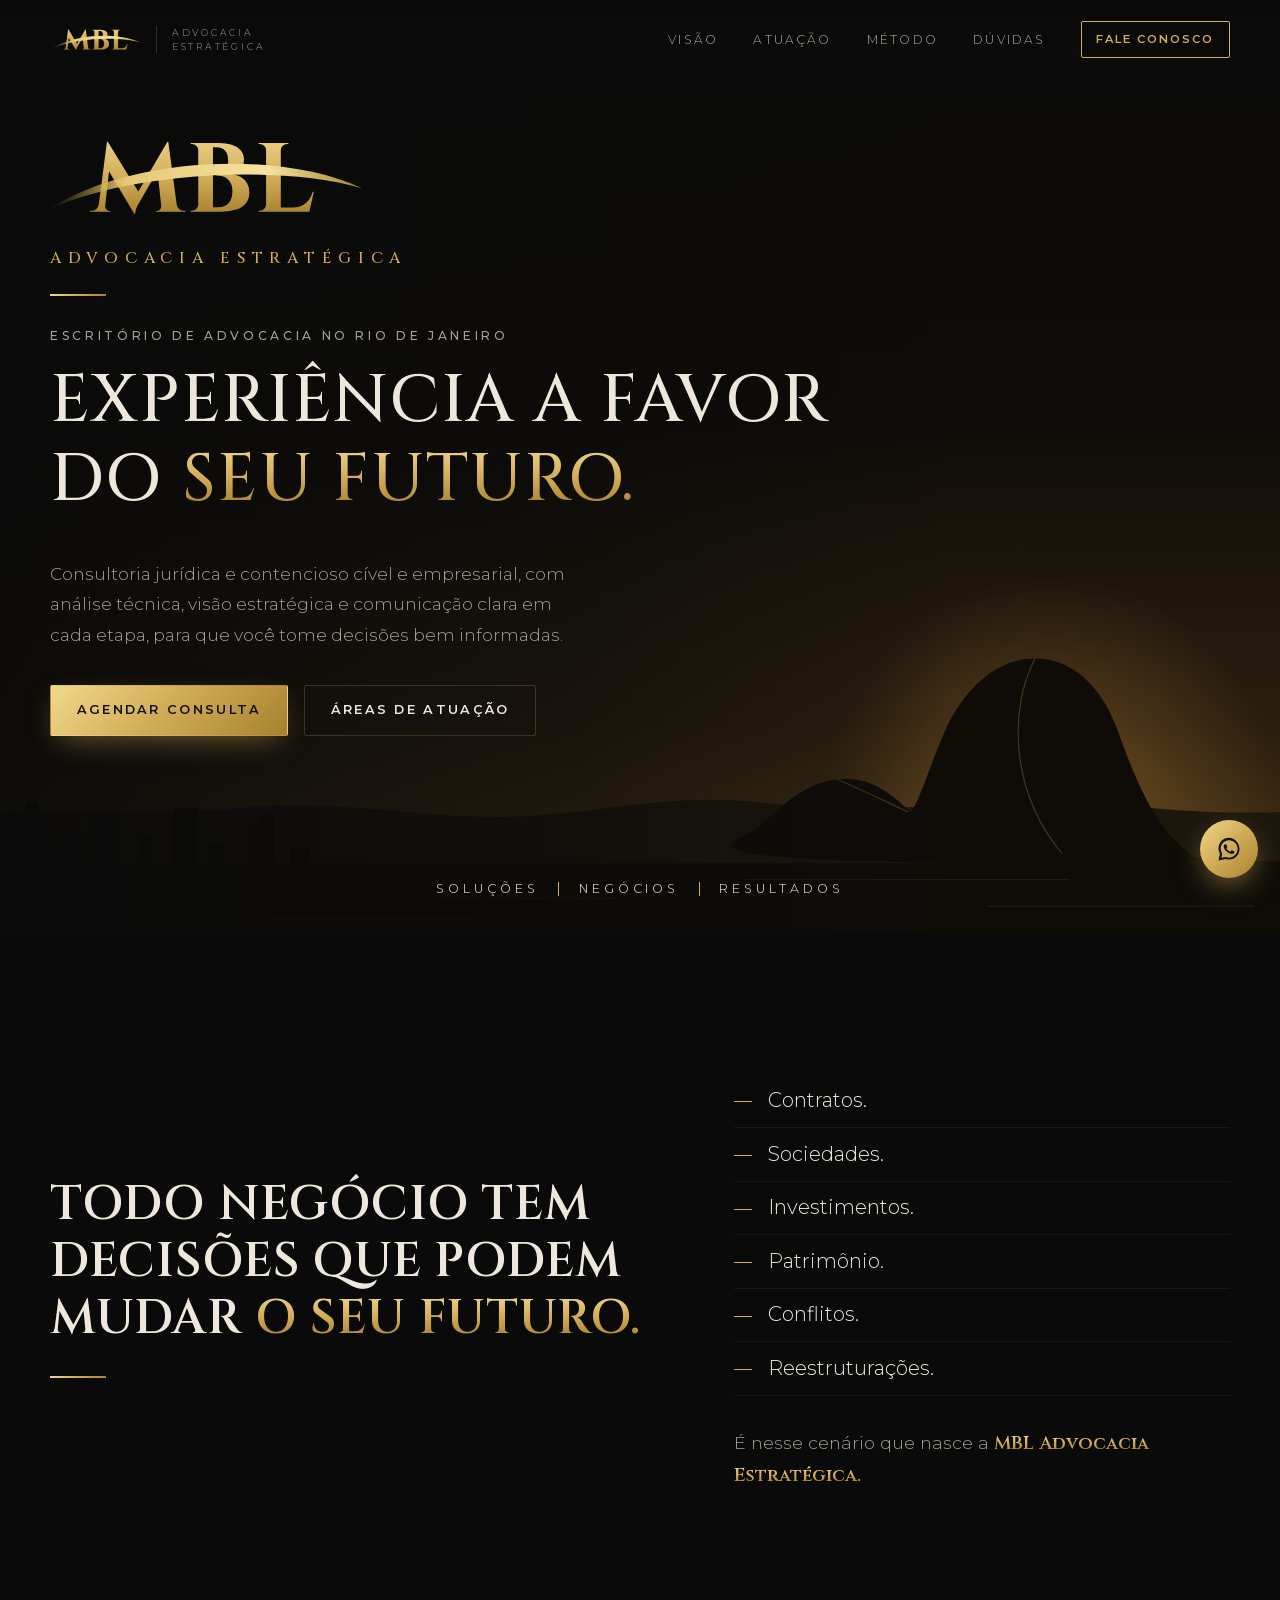
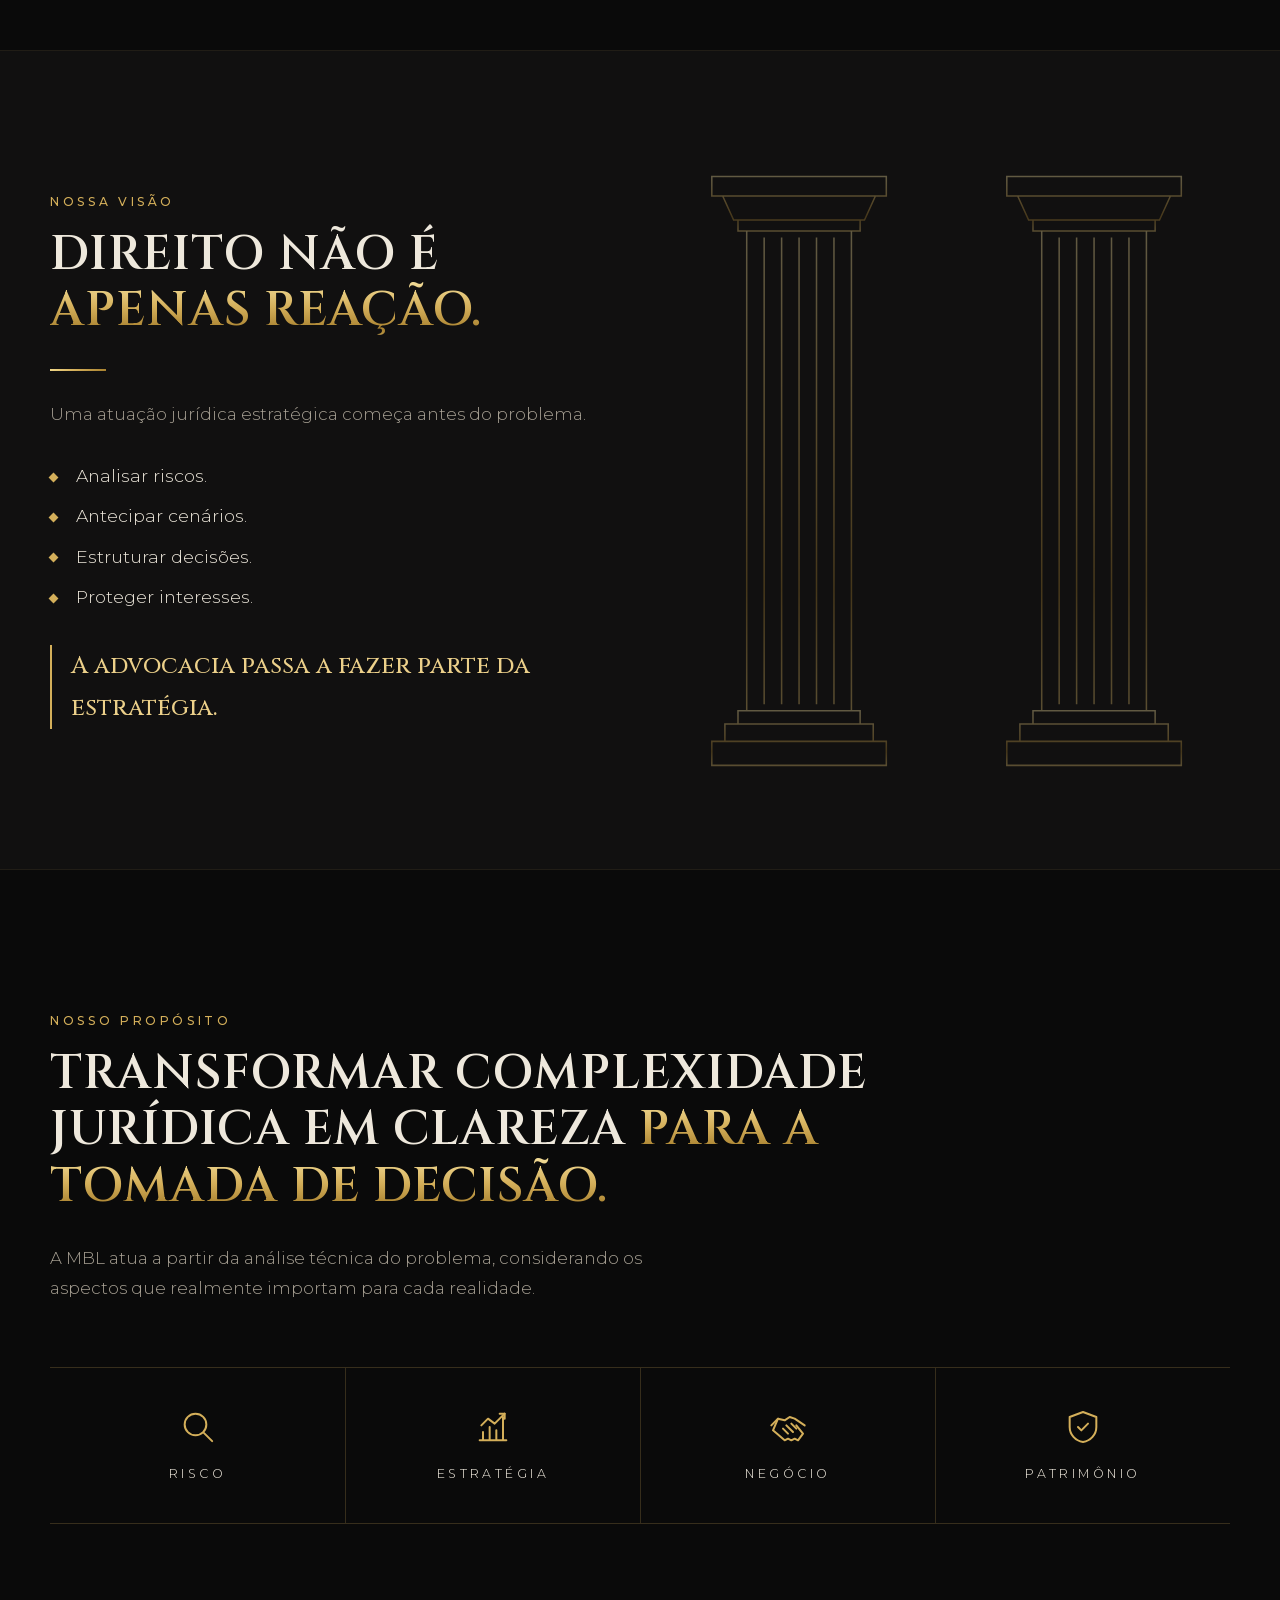
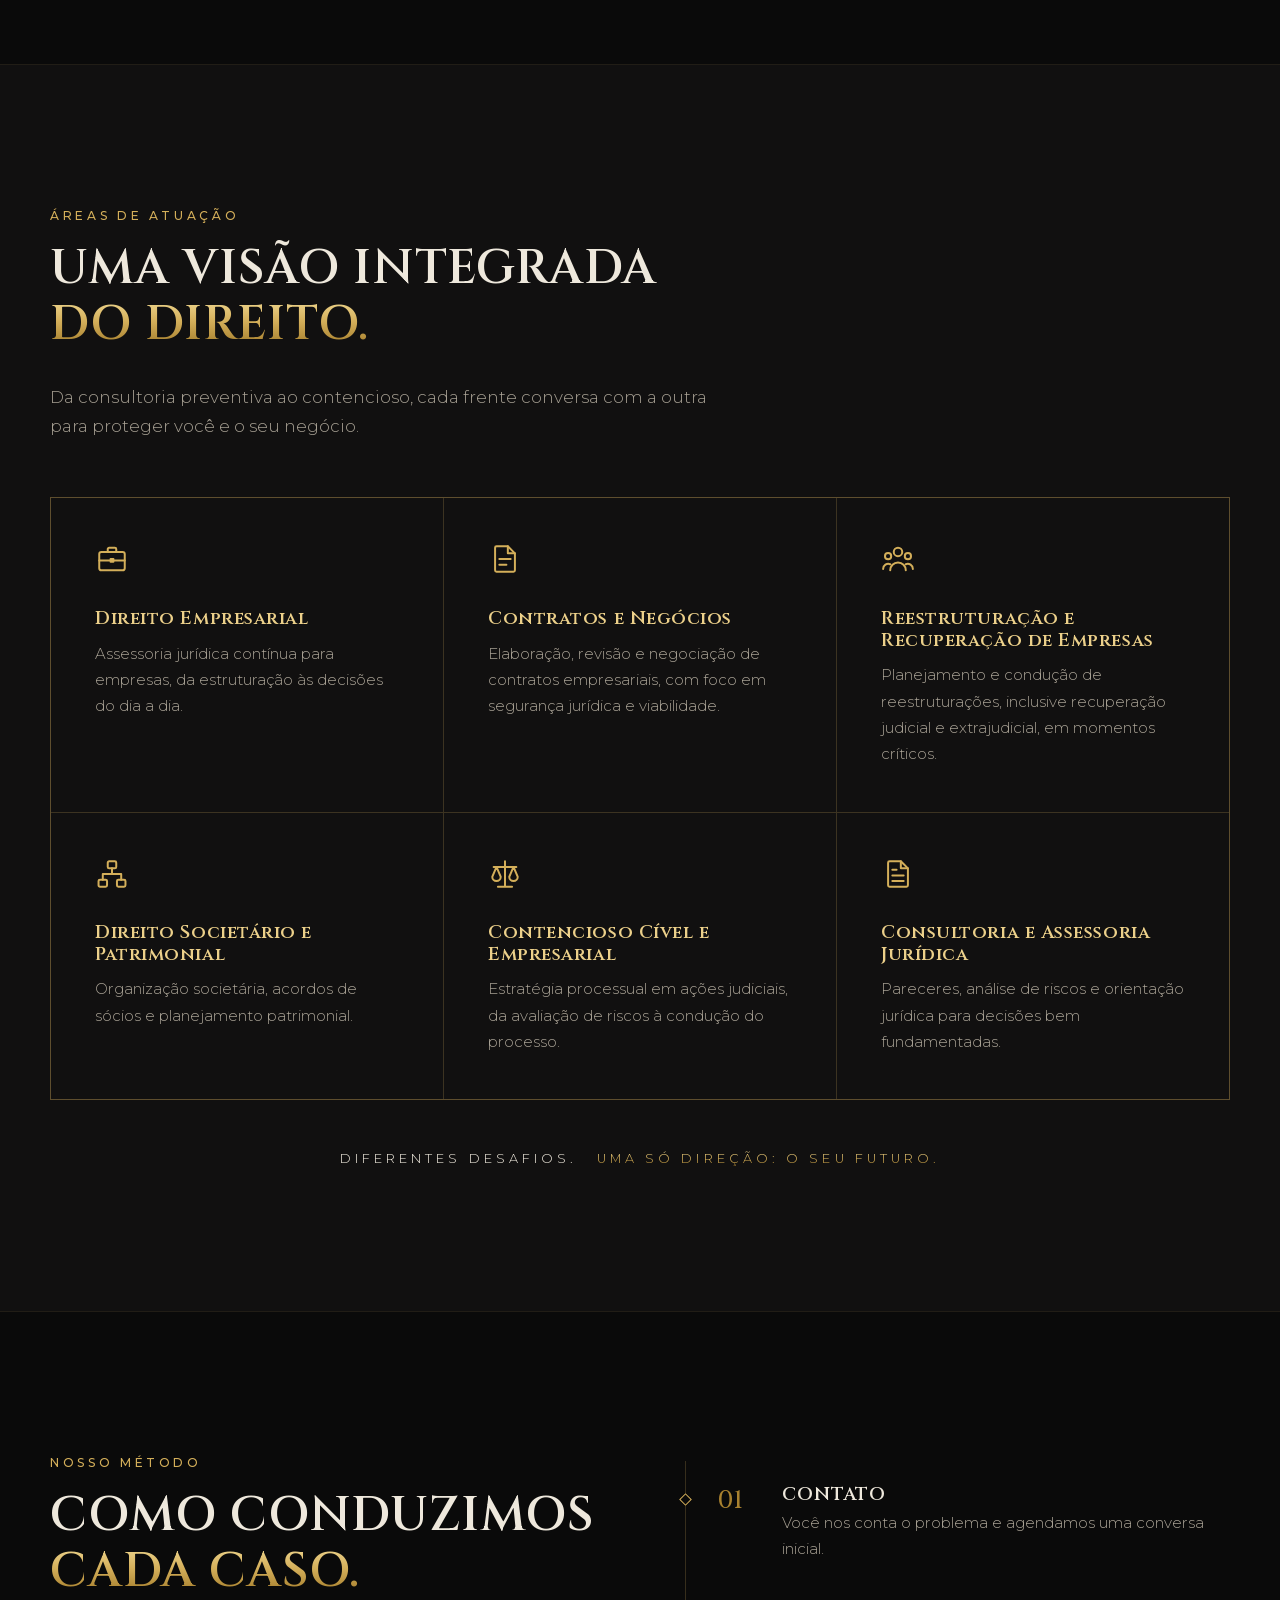
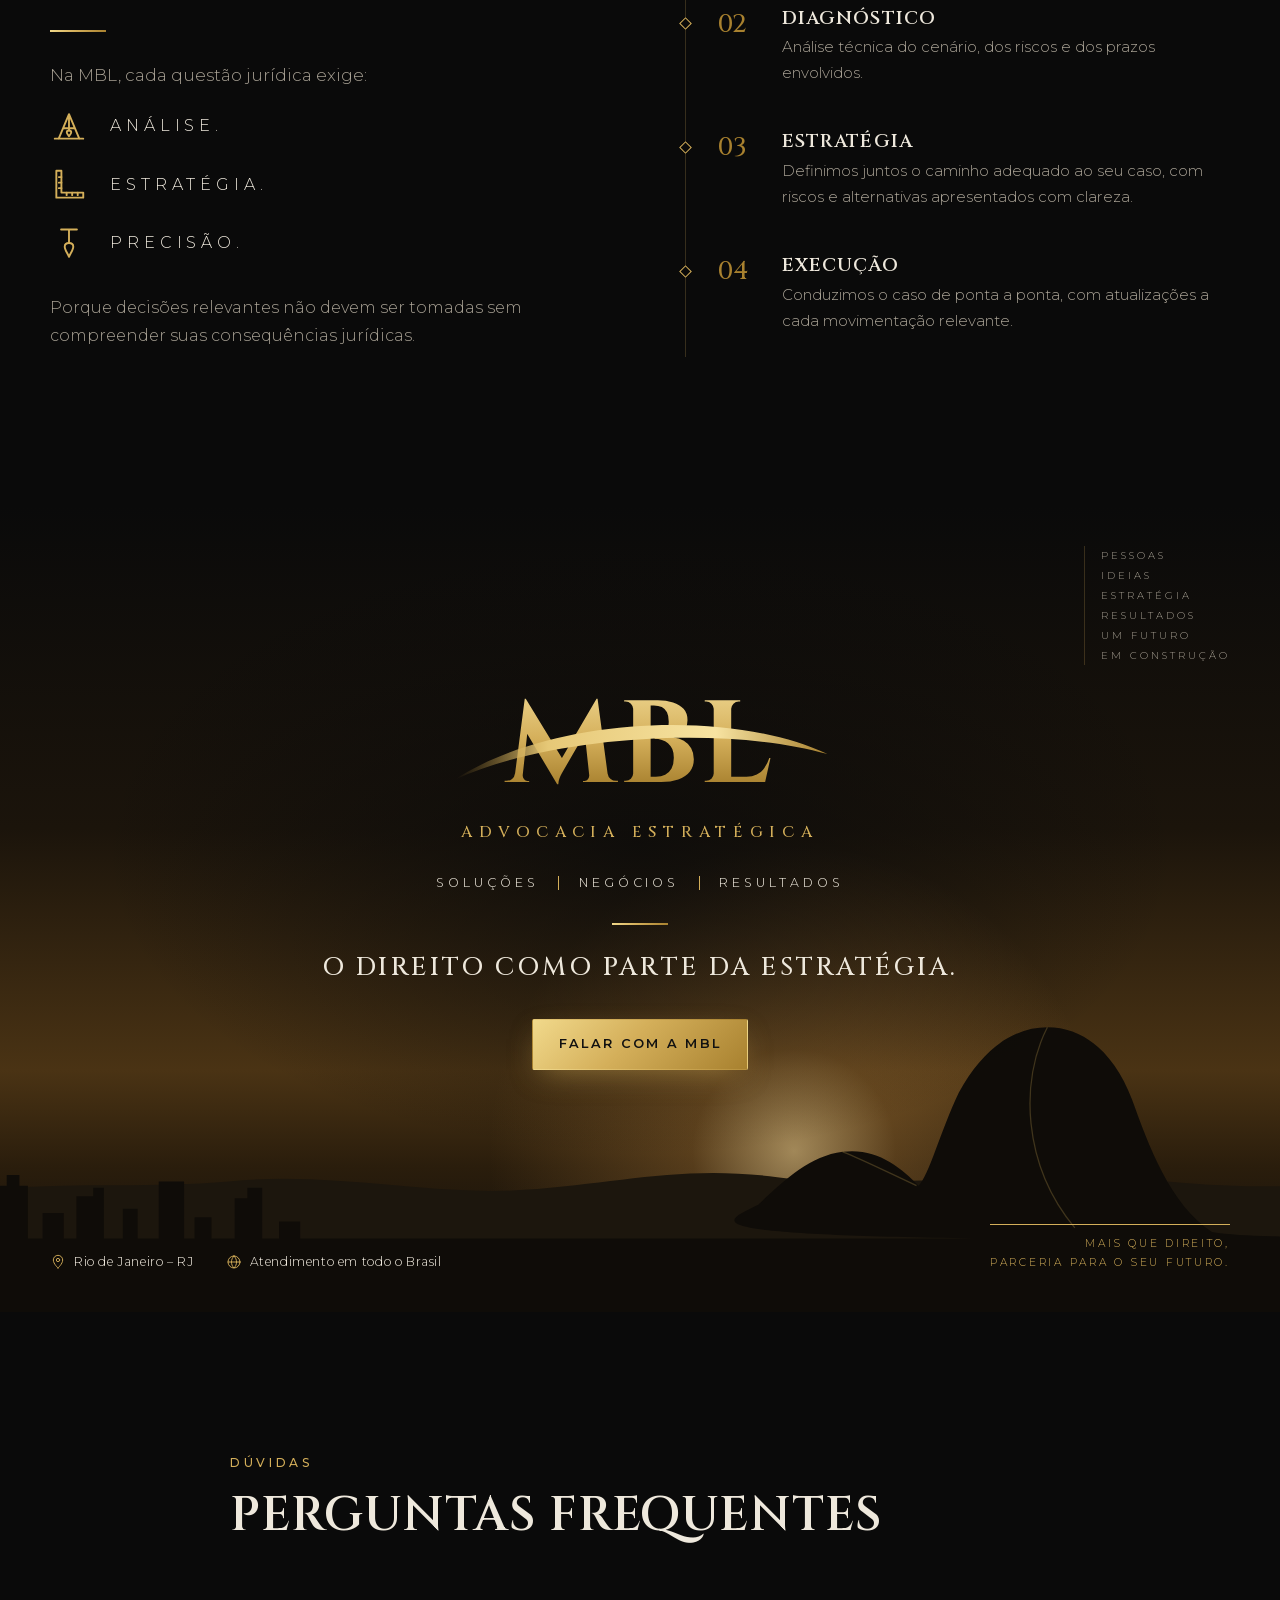
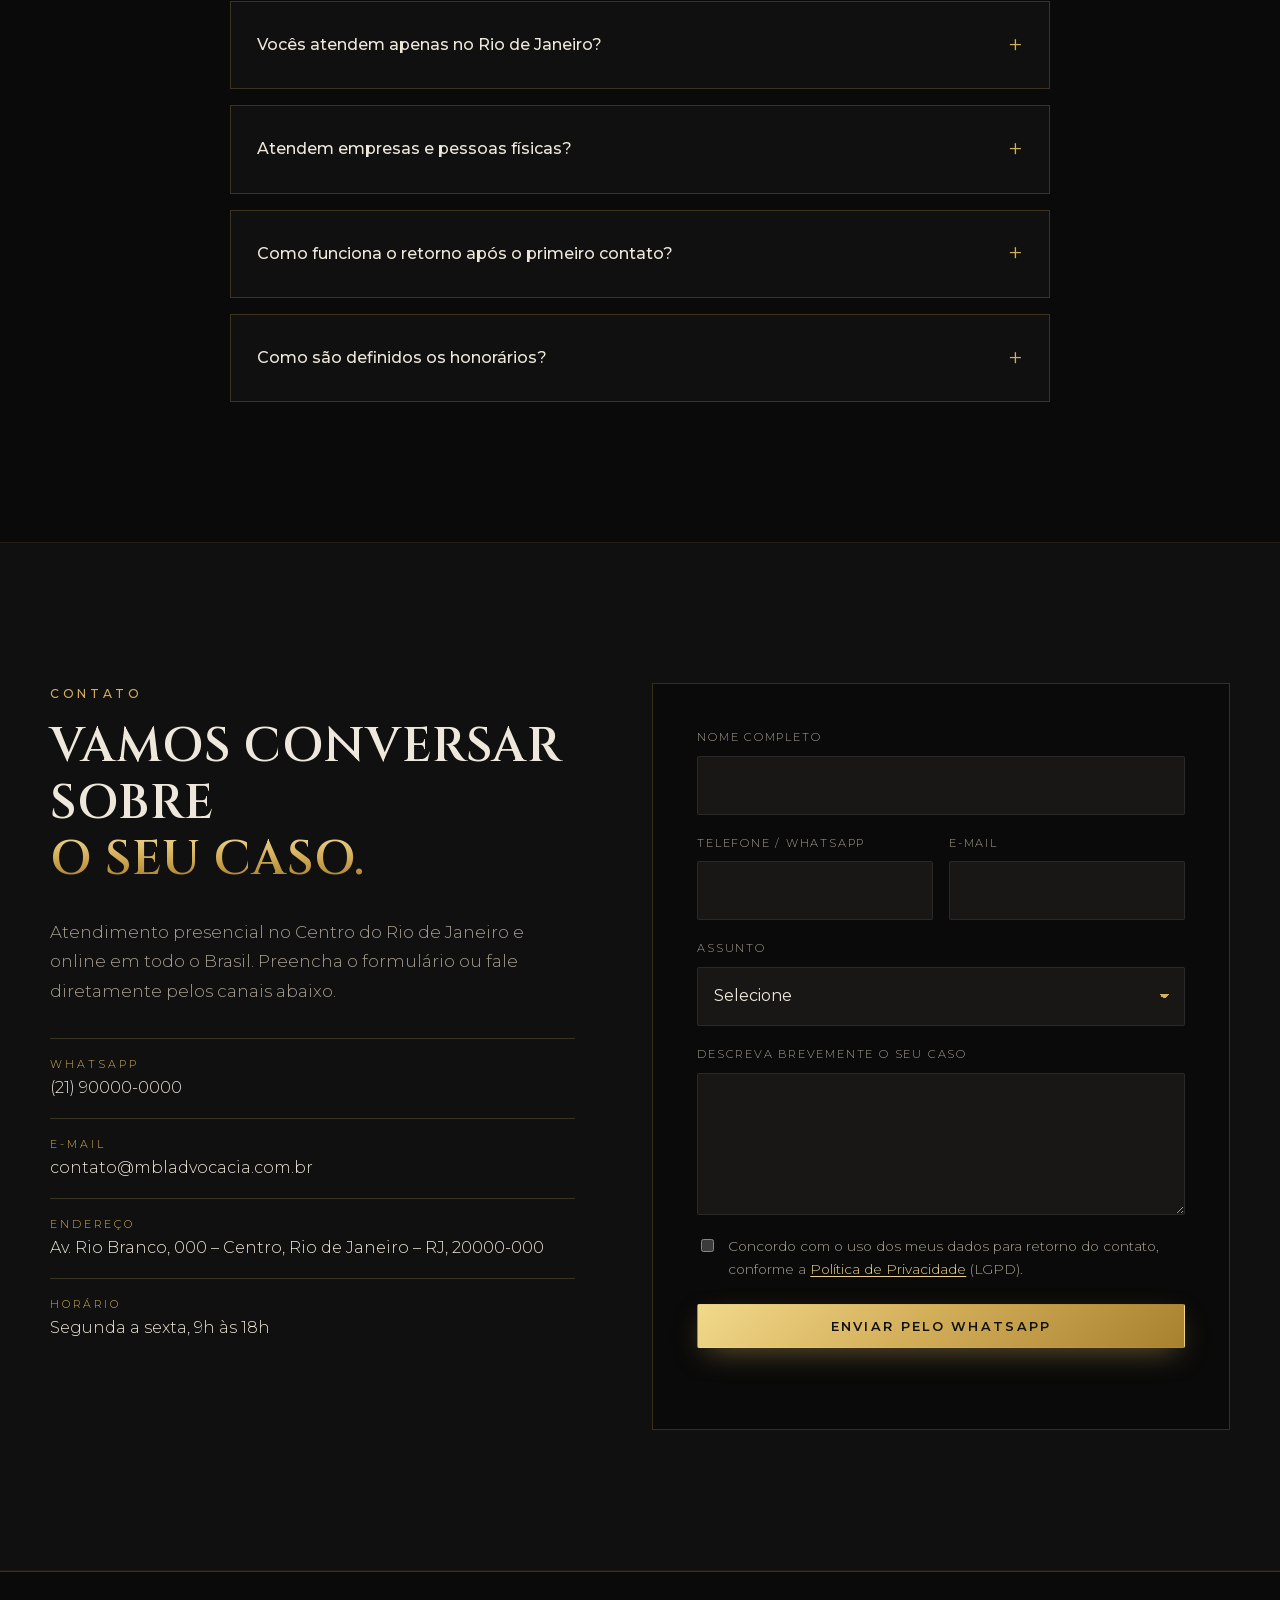
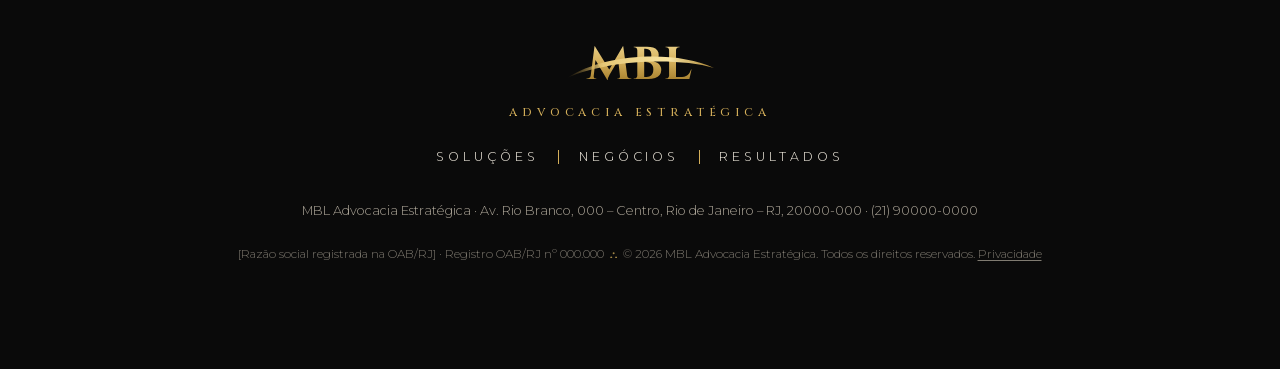
==== commit f61c83dd: "Corrige achados da revisão final - 404 com URLs absolutas (funciona em qualquer caminho inexistente)" ====
--- a/index.html
+++ b/index.html
@@ -5,7 +5,7 @@
   <meta name="viewport" content="width=device-width, initial-scale=1">
   <title>Advocacia Empresarial no Rio de Janeiro | MBL Advocacia</title>
   <meta name="description" content="Escritório de advocacia no Rio de Janeiro: consultoria jurídica empresarial, direito societário, reestruturação de empresas e contencioso cível e empresarial.">
-  <!-- Domínio provisório: troque https://www.mbladvocacia.com.br aqui, no JSON-LD, em robots.txt e em sitemap.xml -->
+  <!-- Domínio provisório: troque https://www.mbladvocacia.com.br aqui, no JSON-LD, no canonical de privacidade.html, em robots.txt, sitemap.xml e .htaccess -->
   <link rel="canonical" href="https://www.mbladvocacia.com.br/">
   <meta name="robots" content="max-image-preview:large">
   <meta property="og:type" content="website">
@@ -126,7 +126,7 @@
 
     /* ===== Header ===== */
     .header {
-      position: fixed; inset: 0 0 auto; z-index: 50; height: var(--header-h);
+      position: fixed; inset: 0 0 auto; z-index: 70; height: var(--header-h);
       display: flex; align-items: center; border-bottom: 1px solid transparent;
       transition: background .3s, border-color .3s;
     }
@@ -373,6 +373,7 @@
     @media print {
       .js .reveal { opacity: 1; transform: none; transition: none; }
       .header, .wa-float, .nav-toggle { display: none; }
+      .gold { background: none; color: #8a6a24; }
     }
 
     /* ===== Responsivo ===== */
@@ -393,6 +394,7 @@
         background: rgba(10,10,10,.98); border-bottom: 1px solid var(--line); padding: .5rem 16px 1.5rem;
         transform: translateY(-120%); opacity: 0; pointer-events: none; visibility: hidden;
         transition: transform .35s, opacity .35s, visibility 0s .35s;
+        max-height: calc(100vh - var(--header-h)); max-height: calc(100dvh - var(--header-h)); overflow-y: auto; overscroll-behavior: contain;
       }
       .nav.is-open { transform: none; opacity: 1; pointer-events: auto; visibility: visible; transition-delay: 0s; }
       .nav a:not(.btn) { padding: 1rem 0; border-bottom: 1px solid rgba(255,255,255,.06); }
@@ -405,6 +407,10 @@
       .hero::after { background: linear-gradient(180deg, rgba(10,10,10,.6), rgba(10,10,10,.2) 60%, rgba(10,10,10,0)); }
       .hero__sun { right: 30%; width: 380px; height: 380px; }
       .closing__sun { top: 58%; opacity: .8; }
+      html:not(.js) .nav-toggle { display: none; }
+      html:not(.js) .nav { position: static; transform: none; opacity: 1; visibility: visible; pointer-events: auto; flex-direction: row; background: none; border: 0; padding: 0; transition: none; }
+      html:not(.js) .nav a:not(.btn) { display: none; }
+      html:not(.js) .nav .btn { margin-top: 0; }
     }
     @media (max-width: 560px) {
       .areas, .form__grid { grid-template-columns: 1fr; }
@@ -414,6 +420,7 @@
       .brand__name { display: none; }
       .tagline { letter-spacing: .16em; gap: .4rem .6rem; }
       .hero__tagline { padding-inline: 16px; }
+      .hero__title { font-size: 7.6vw; }
       .closing__foot { flex-direction: column; align-items: center; }
       .closing__motto { margin: 1rem auto 0; text-align: center; }
       .diff__list li { letter-spacing: .2em; }
@@ -440,6 +447,7 @@
       "@type": "LegalService",
       "@id": "https://www.mbladvocacia.com.br/#escritorio",
       "name": "MBL Advocacia Estratégica",
+      "legalName": "[Razão social registrada na OAB/RJ]",
       "description": "Escritório de advocacia no Rio de Janeiro com atuação em consultoria jurídica empresarial, contratos, direito societário, reestruturação de empresas e contencioso cível e empresarial, com atendimento em todo o Brasil.",
       "url": "https://www.mbladvocacia.com.br/",
       "logo": {
@@ -862,7 +870,7 @@
           <div class="form__grid">
             <div class="form__row">
               <label for="telefone">Telefone / WhatsApp</label>
-              <input id="telefone" name="telefone" type="tel" autocomplete="tel" inputmode="tel" minlength="10" pattern="[0-9\s\(\)+\-]{10,}" required>
+              <input id="telefone" name="telefone" type="tel" autocomplete="tel" inputmode="tel" minlength="10" pattern="[\s\(\)+\-]*(?:[0-9][\s\(\)+\-]*){10,}" required>
             </div>
             <div class="form__row">
               <label for="email">E-mail</label>
@@ -904,7 +912,7 @@
       <p class="hero__brand">Advocacia Estratégica</p>
       <p class="tagline">Soluções <i></i> Negócios <i></i> Resultados</p>
       <p class="footer__nap">MBL Advocacia Estratégica · Av. Rio Branco, 000 – Centro, Rio de Janeiro – RJ, 20000-000 · <a href="tel:+5521900000000">(21) 90000-0000</a></p>
-      <p class="footer__legal">OAB/RJ nº 000.000 <svg class="tri" aria-hidden="true" focusable="false"><use href="#i-tri"/></svg> © <span id="ano">2026</span> MBL Advocacia Estratégica. Todos os direitos reservados. <a href="privacidade.html">Privacidade</a></p>
+      <p class="footer__legal">[Razão social registrada na OAB/RJ] · Registro OAB/RJ nº&nbsp;000.000 <svg class="tri" aria-hidden="true" focusable="false"><use href="#i-tri"/></svg> © <span id="ano">2026</span> MBL Advocacia Estratégica. Todos os direitos reservados. <a href="privacidade.html">Privacidade</a></p>
     </div>
     <a href="https://wa.me/5521900000000" class="wa-float" target="_blank" rel="noopener" aria-label="Conversar pelo WhatsApp">
     <svg viewBox="0 0 32 32" width="28" height="28" aria-hidden="true"><path fill="currentColor" d="M16.04 3C9.4 3 4 8.38 4 15.02c0 2.12.56 4.19 1.62 6.01L4 29l8.17-1.6a12 12 0 0 0 3.87.64C22.67 28.04 28 22.66 28 16.02 28 9.38 22.67 3 16.04 3Zm0 22.9c-1.26 0-2.5-.22-3.67-.66l-.26-.1-4.85.95.97-4.72-.17-.28a9.86 9.86 0 0 1-1.52-5.27c0-5.47 4.47-9.93 9.5-9.93 5.52 0 9.8 4.46 9.8 9.93 0 5.6-4.28 10.08-9.8 10.08Zm5.43-7.4c-.3-.15-1.76-.87-2.03-.97-.27-.1-.47-.15-.67.15-.2.3-.77.97-.94 1.17-.17.2-.35.22-.65.07-.3-.15-1.26-.46-2.4-1.48-.89-.79-1.49-1.77-1.66-2.07-.17-.3-.02-.46.13-.61.13-.13.3-.35.45-.52.15-.17.2-.3.3-.5.1-.2.05-.37-.02-.52-.08-.15-.67-1.62-.92-2.22-.24-.58-.49-.5-.67-.51h-.57c-.2 0-.52.07-.8.37-.27.3-1.04 1.02-1.04 2.49s1.07 2.89 1.22 3.09c.15.2 2.1 3.2 5.08 4.49.71.3 1.27.49 1.7.63.72.23 1.37.2 1.88.12.57-.08 1.76-.72 2.01-1.42.25-.7.25-1.29.17-1.42-.07-.12-.27-.2-.57-.35Z"/></svg>
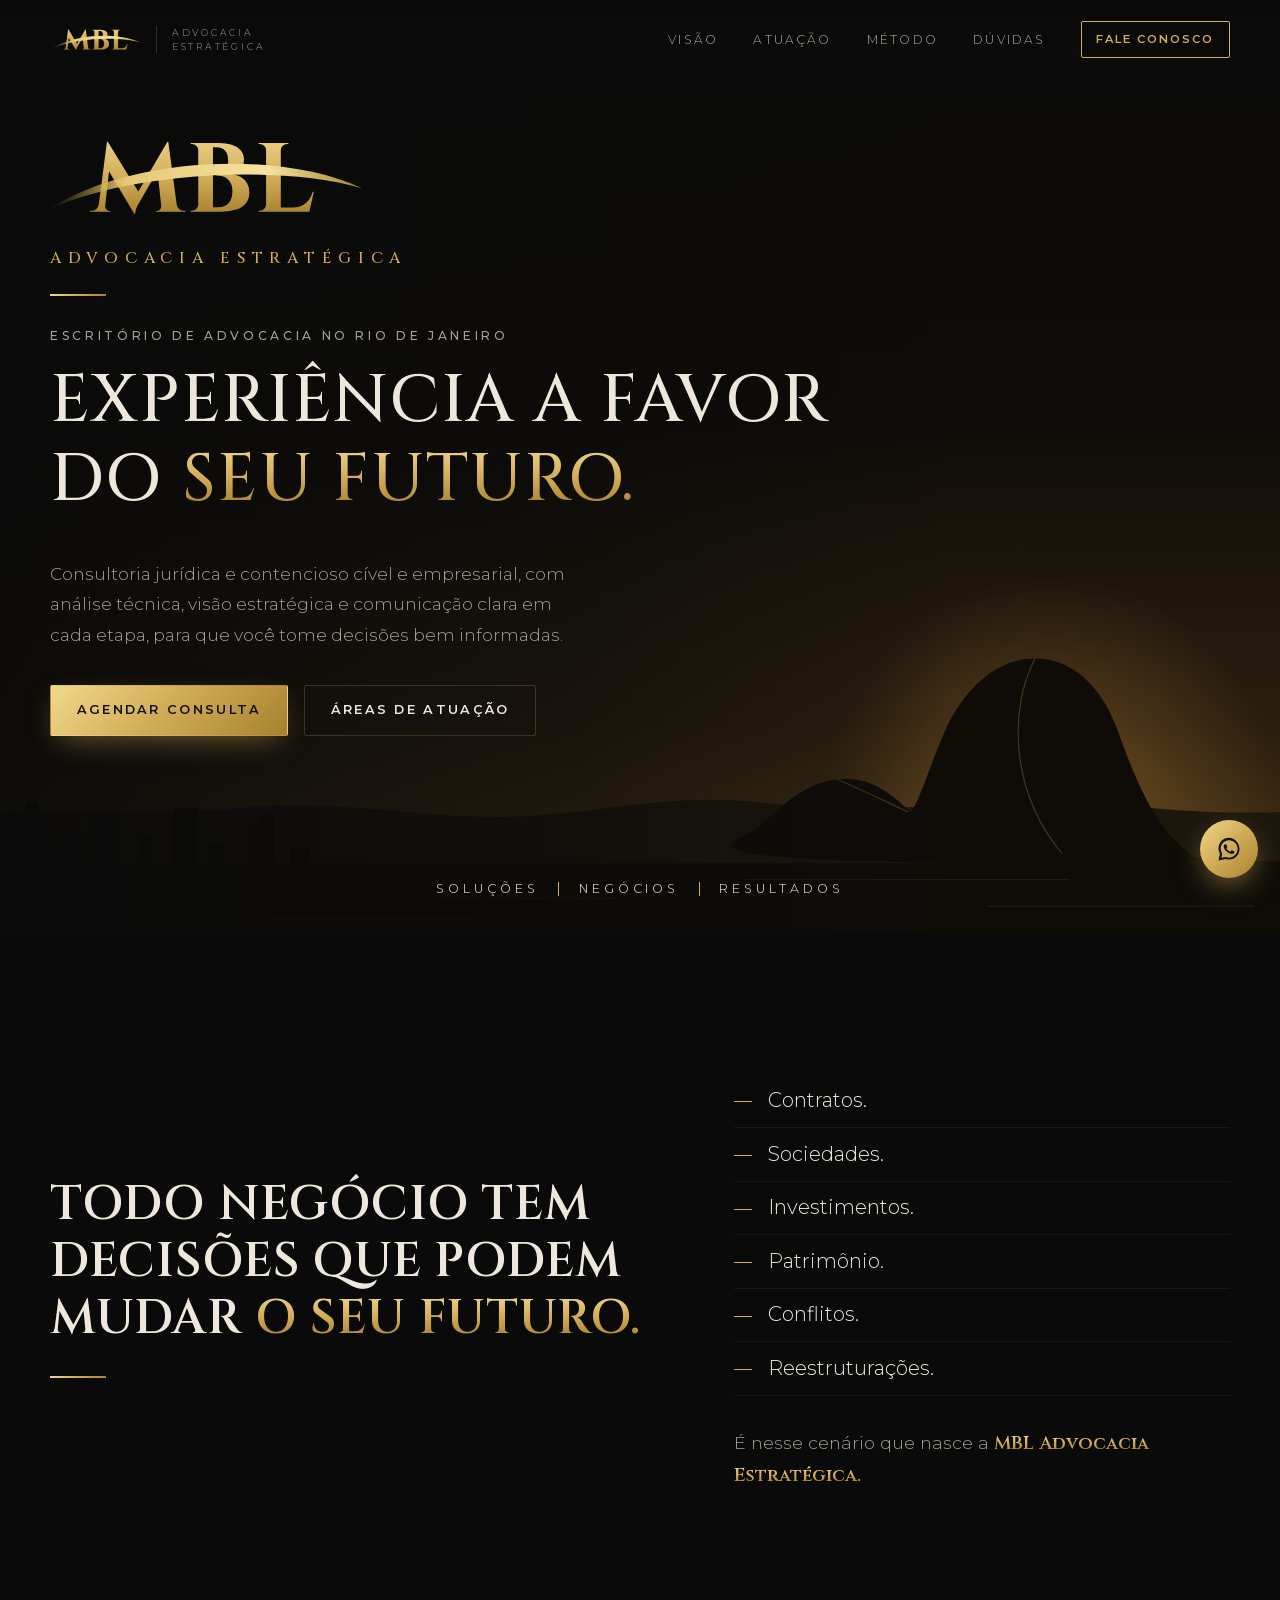
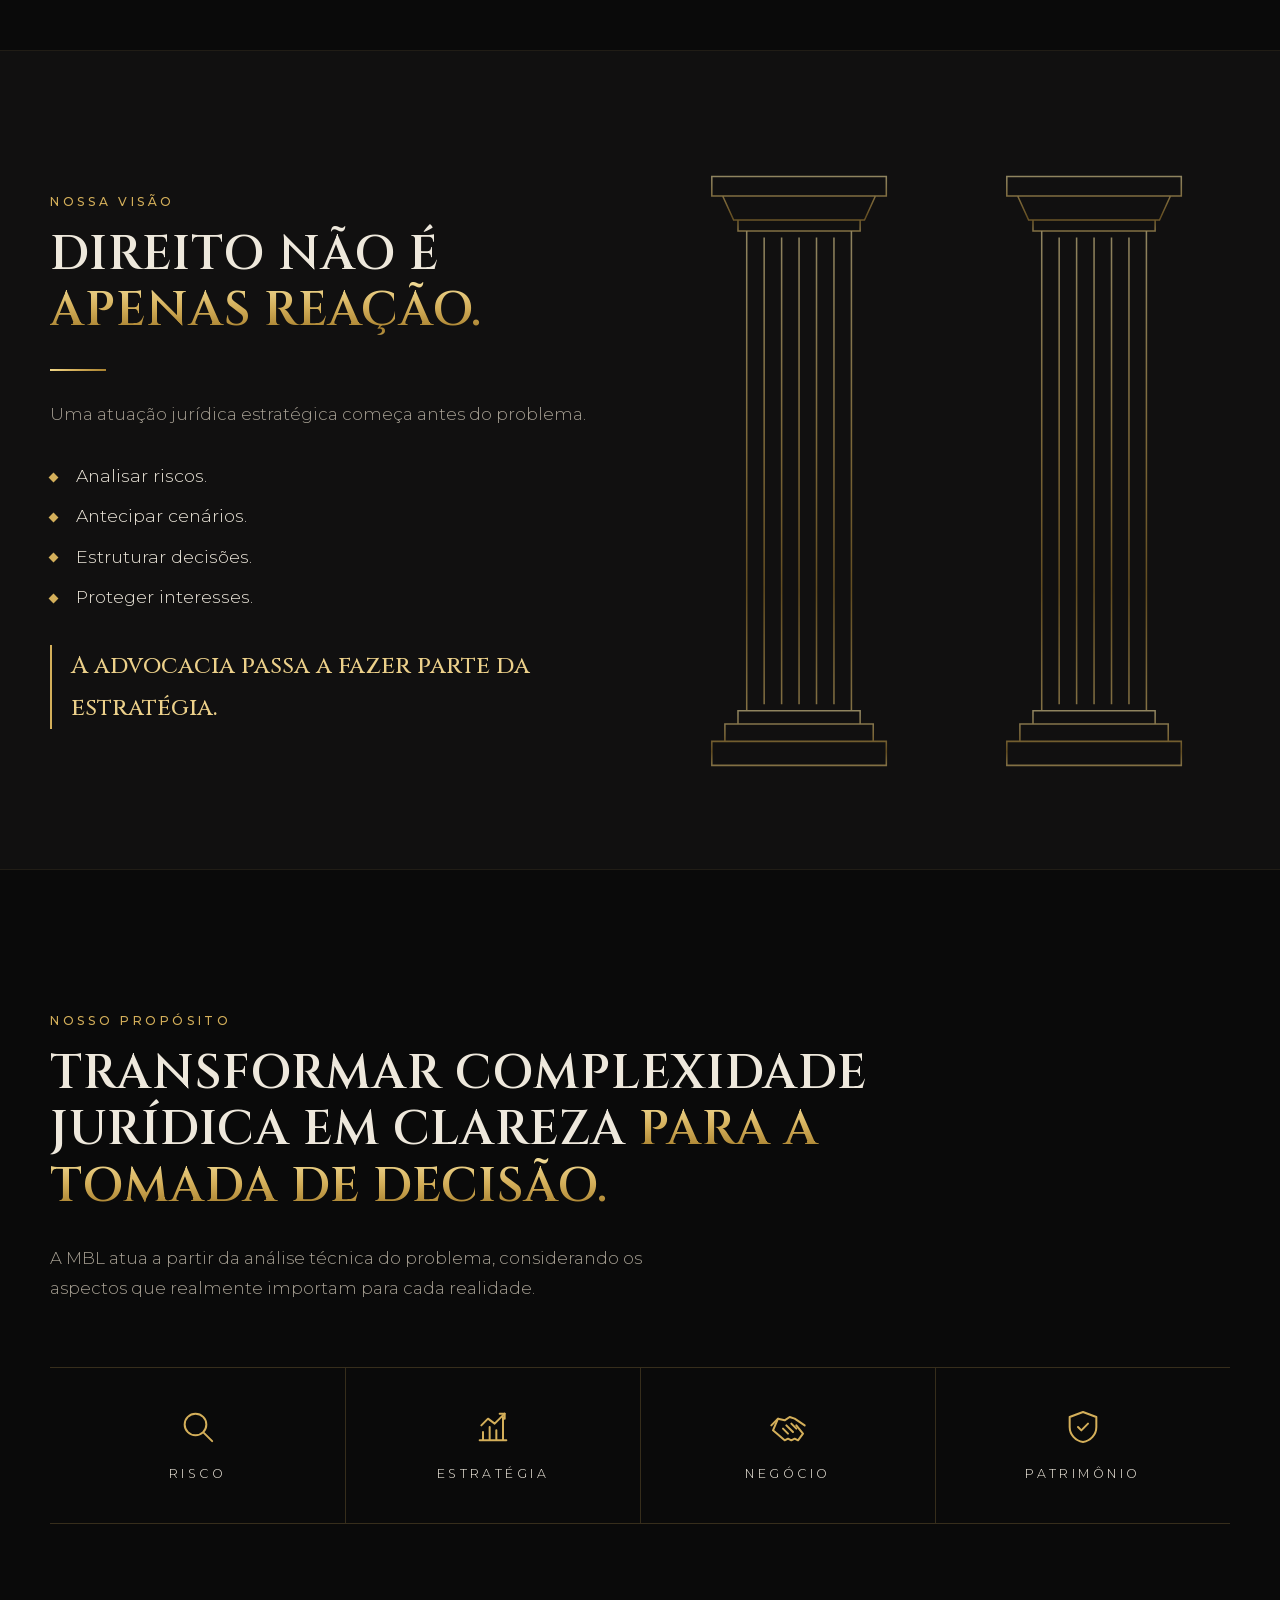
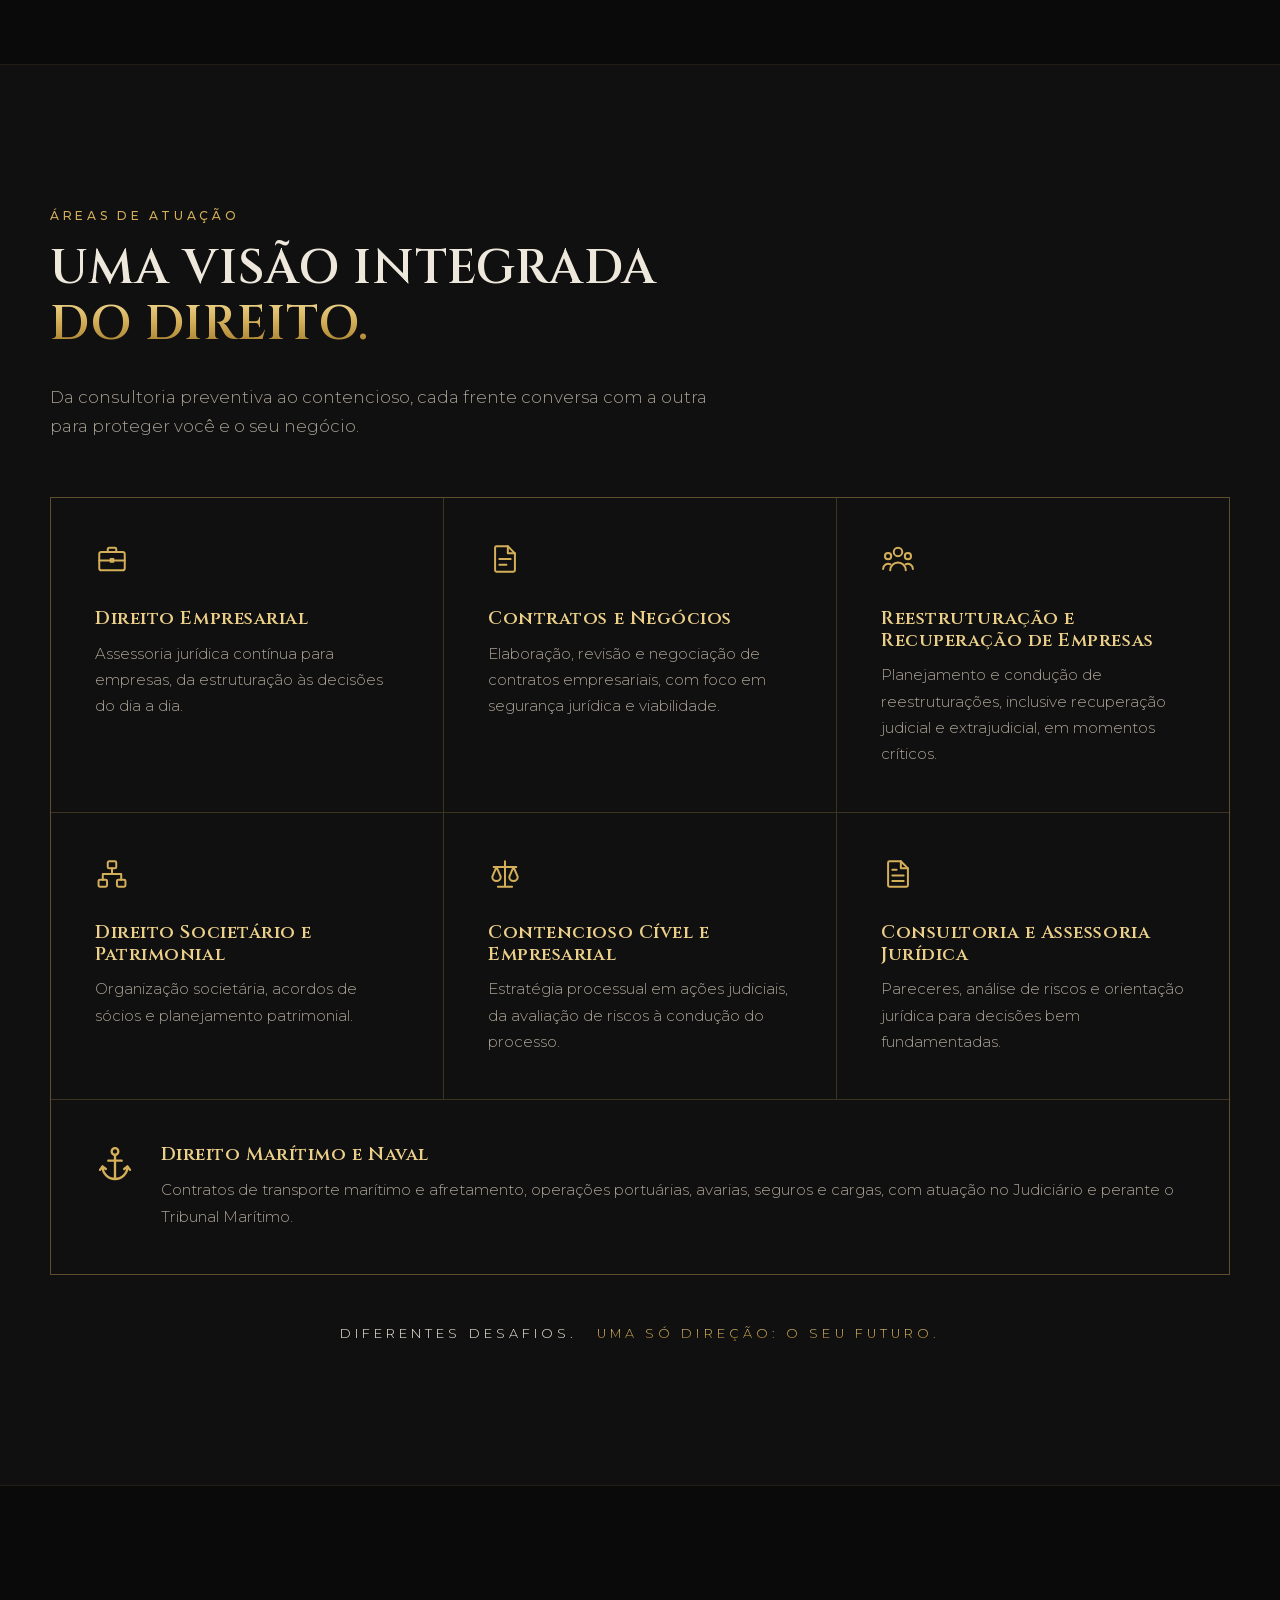
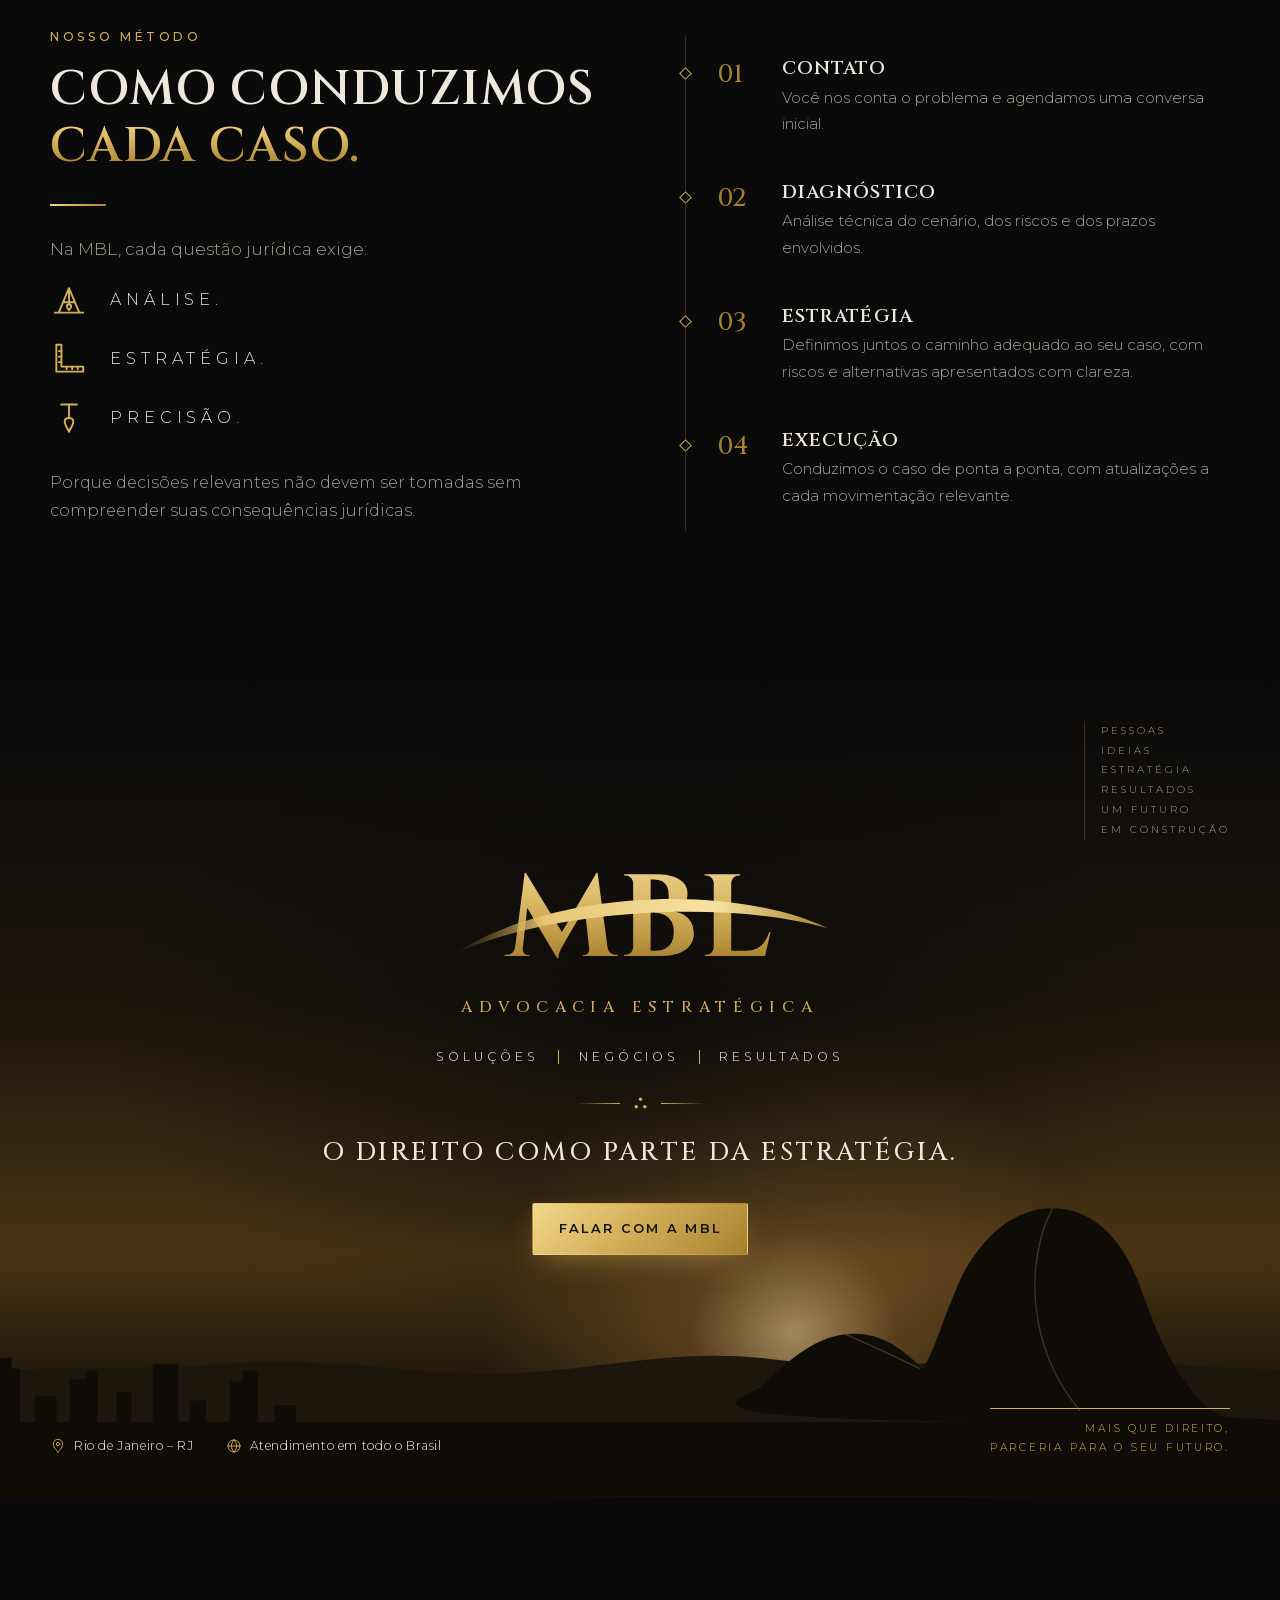
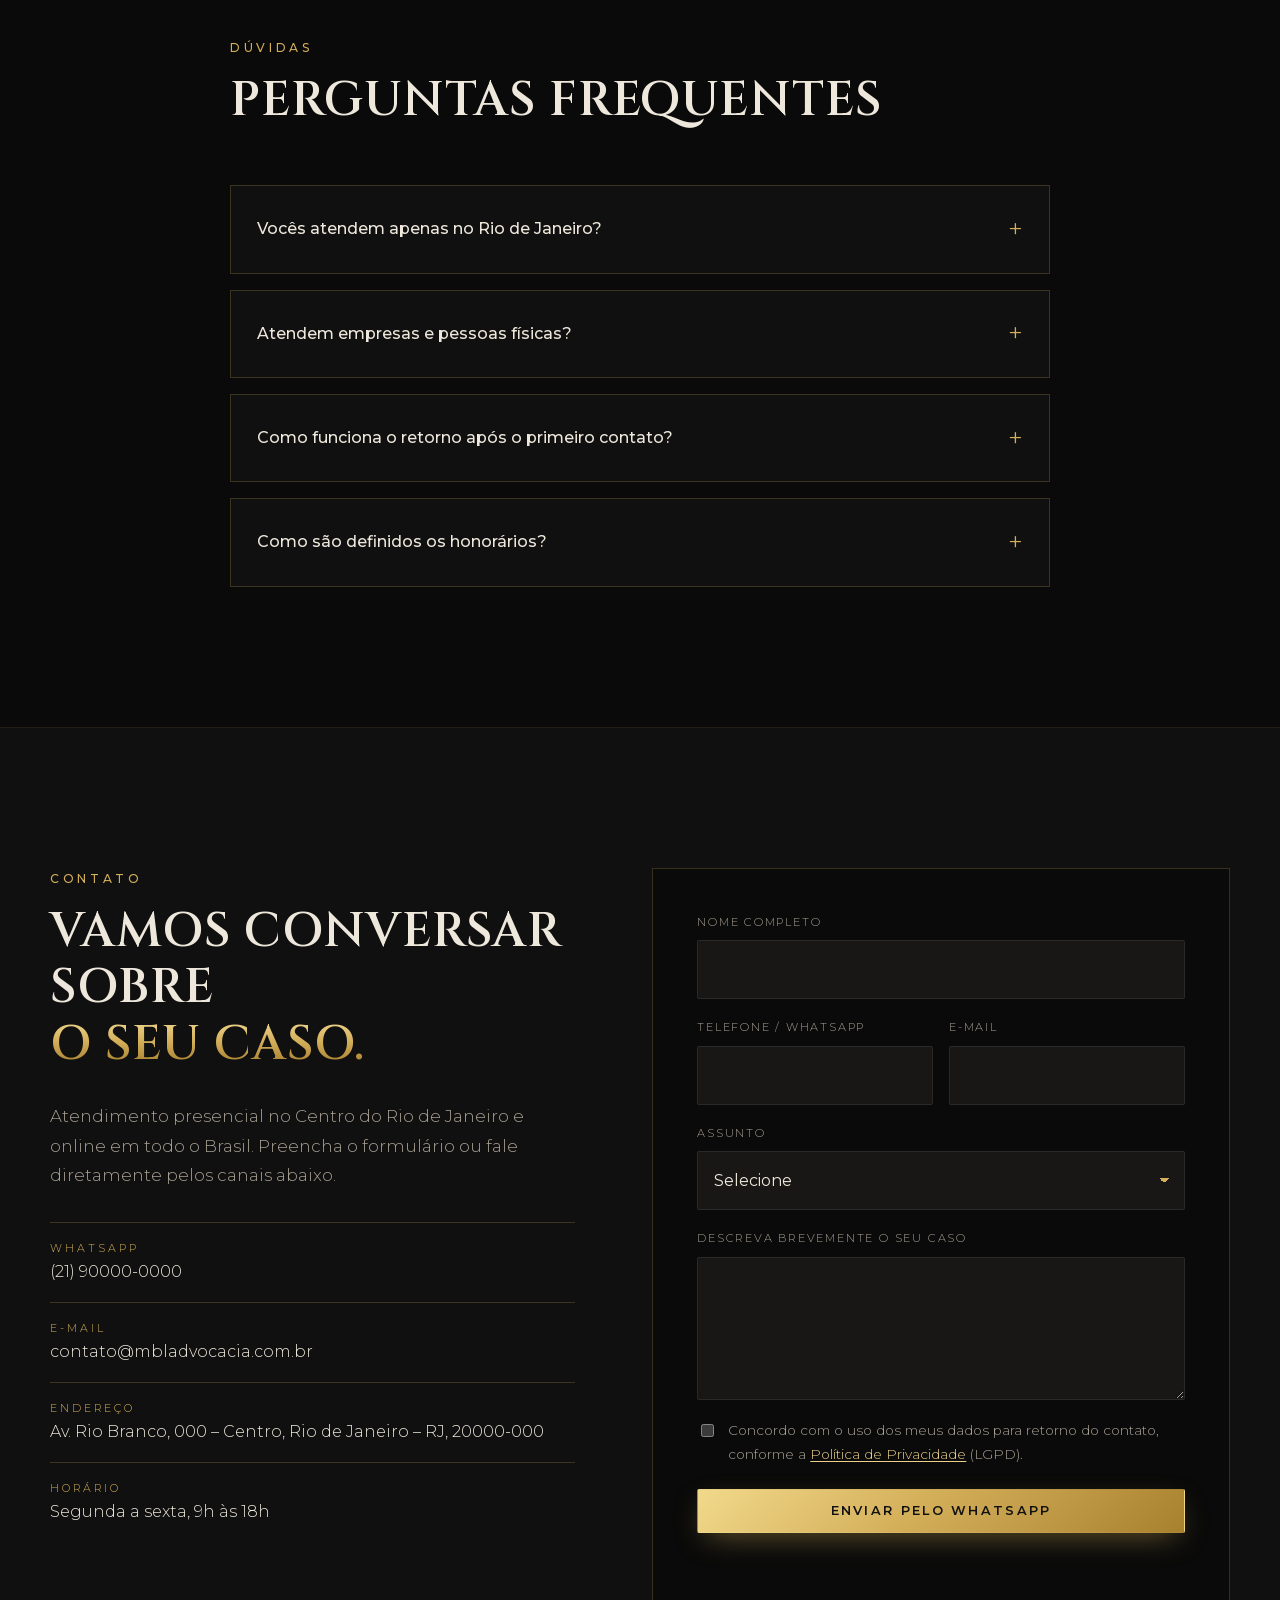
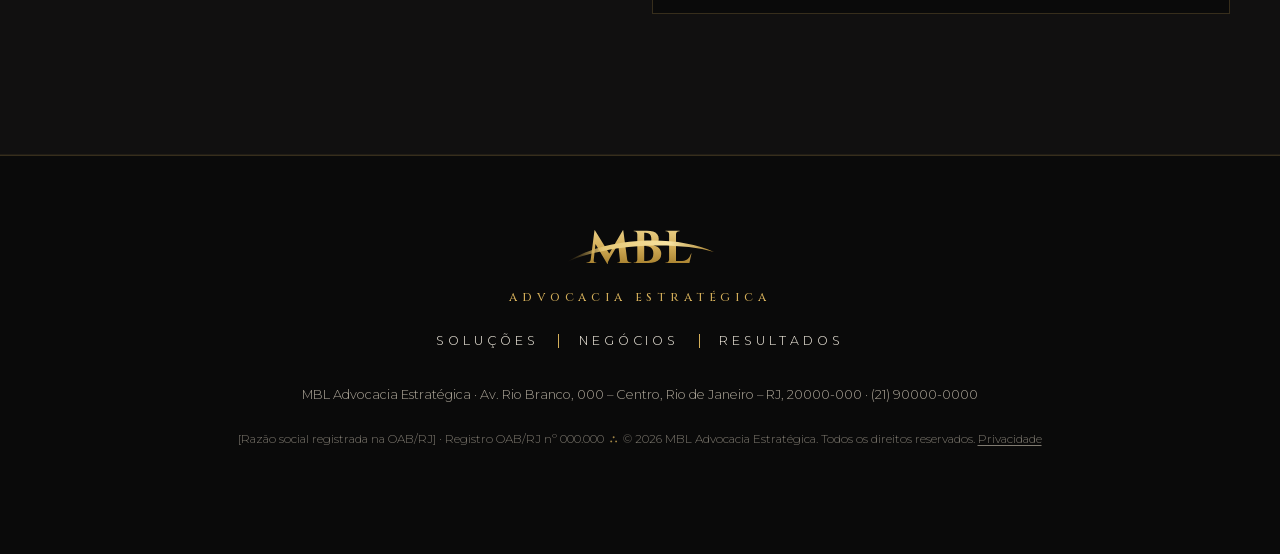
==== commit 07a6bd97: "Adiciona Direito Marítimo e Naval e reforça ornamentos clássicos - Nova área 'Direito Marítimo e Nav" ====
--- a/index.html
+++ b/index.html
@@ -204,7 +204,7 @@
     .vision__portico {
       position: absolute; right: 6%; top: 50%; transform: translateY(-50%);
       height: 80%; display: flex; gap: clamp(48px, 6vw, 104px);
-      opacity: .35; pointer-events: none;
+      opacity: .55; pointer-events: none;
     }
     .vision__portico svg { height: 100%; width: auto; }
     .vision__inner { position: relative; }
@@ -241,6 +241,12 @@
     .area:hover { background: var(--black-3); }
     .area:hover::before { width: 100%; }
     .area .icon { width: 34px; height: 34px; margin-bottom: 1.4rem; }
+    .area--wide { grid-column: 1 / -1; display: flex; gap: 1.6rem; align-items: flex-start; }
+    .area--wide .icon { width: 40px; height: 40px; margin: 0; }
+    .ornament { display: flex; align-items: center; justify-content: center; gap: 14px; margin: 1.8rem auto; }
+    .ornament::before, .ornament::after { content: ""; width: 44px; height: 1px; background: linear-gradient(90deg, rgba(212,175,90,0), var(--gold)); }
+    .ornament::after { transform: scaleX(-1); }
+    .ornament .tri { width: 13px; height: 12px; margin: 0; }
     .area h3 { font-size: 1.15rem; letter-spacing: .03em; color: var(--gold-light); }
     .area p { color: var(--muted); font-size: .94rem; margin: 0; }
     .areas__foot { margin-top: 3rem; font-size: .8rem; }
@@ -421,6 +427,8 @@
       .tagline { letter-spacing: .16em; gap: .4rem .6rem; }
       .hero__tagline { padding-inline: 16px; }
       .hero__title { font-size: 7.6vw; }
+      .area--wide { flex-direction: column; gap: 0; }
+      .area--wide .icon { width: 34px; height: 34px; margin-bottom: 1.4rem; }
       .closing__foot { flex-direction: column; align-items: center; }
       .closing__motto { margin: 1rem auto 0; text-align: center; }
       .diff__list li { letter-spacing: .2em; }
@@ -448,7 +456,7 @@
       "@id": "https://www.mbladvocacia.com.br/#escritorio",
       "name": "MBL Advocacia Estratégica",
       "legalName": "[Razão social registrada na OAB/RJ]",
-      "description": "Escritório de advocacia no Rio de Janeiro com atuação em consultoria jurídica empresarial, contratos, direito societário, reestruturação de empresas e contencioso cível e empresarial, com atendimento em todo o Brasil.",
+      "description": "Escritório de advocacia no Rio de Janeiro com atuação em consultoria jurídica empresarial, contratos, direito societário, reestruturação de empresas, contencioso cível e empresarial e direito marítimo, com atendimento em todo o Brasil.",
       "url": "https://www.mbladvocacia.com.br/",
       "logo": {
         "@type": "ImageObject",
@@ -507,7 +515,8 @@
         "Reestruturação e Recuperação de Empresas",
         "Direito Societário e Patrimonial",
         "Contencioso Cível e Empresarial",
-        "Consultoria e Assessoria Jurídica"
+        "Consultoria e Assessoria Jurídica",
+        "Direito Marítimo e Naval"
       ],
       "identifier": {
         "@type": "PropertyValue",
@@ -603,6 +612,7 @@
     <symbol id="i-esquadro" viewBox="0 0 24 24"><path d="M4 3v17h17v-3.2H7.2V3H4Z"/><path d="M7.2 7H5.6M7.2 10.5H5.6M7.2 14H5.6M10.5 16.8v1.6M14 16.8v1.6M17.5 16.8v1.6"/></symbol>
     <symbol id="i-prumo" viewBox="0 0 24 24"><path d="M7 3.5h10M12 3.5V12"/><path d="M12 12c1.7 0 2.7 1 2.7 2.3 0 1.7-1.4 3.6-2.7 6.4-1.3-2.8-2.7-4.7-2.7-6.4 0-1.3 1-2.3 2.7-2.3Z"/></symbol>
     <symbol id="i-pin" viewBox="0 0 24 24"><path d="M12 21s-7-6.2-7-12a7 7 0 0 1 14 0c0 5.8-7 12-7 12Z"/><circle cx="12" cy="9" r="2.5"/></symbol>
+    <symbol id="i-ancora" viewBox="0 0 24 24"><circle cx="12" cy="4.5" r="2"/><path d="M12 6.5V21M8 10h8M4.5 13.5a7.5 7.5 0 0 0 15 0M3 15.5l1.5-2 2 1.5M21 15.5l-1.5-2-2 1.5"/></symbol>
     <symbol id="i-tri" viewBox="0 0 12 11"><circle cx="6" cy="2" r="1.6"/><circle cx="2" cy="9" r="1.6"/><circle cx="10" cy="9" r="1.6"/></symbol>
     <symbol id="coluna" viewBox="0 0 200 600">
       <g fill="none" stroke="url(#gold)" stroke-width="1.4">
@@ -768,6 +778,13 @@
             <h3>Consultoria e Assessoria Jurídica</h3>
             <p>Pareceres, análise de riscos e orientação jurídica para decisões bem fundamentadas.</p>
           </article>
+          <article class="area area--wide reveal">
+            <svg class="icon" aria-hidden="true" focusable="false"><use href="#i-ancora"/></svg>
+            <div>
+              <h3>Direito Marítimo e Naval</h3>
+              <p>Contratos de transporte marítimo e afretamento, operações portuárias, avarias, seguros e cargas, com atuação no Judiciário e perante o Tribunal Marítimo.</p>
+            </div>
+          </article>
         </div>
         <p class="tagline areas__foot reveal">Diferentes desafios. <span class="gold">Uma só direção: o seu futuro.</span></p>
       </div>
@@ -808,7 +825,7 @@
         <svg class="closing__logo" viewBox="0 0 300 110" role="img" aria-label="MBL"><use href="#logo"/></svg>
         <p class="hero__brand">Advocacia Estratégica</p>
         <p class="tagline">Soluções <i></i> Negócios <i></i> Resultados</p>
-        <span class="rule" aria-hidden="true"></span>
+        <span class="ornament" aria-hidden="true"><svg class="tri" focusable="false"><use href="#i-tri"/></svg></span>
         <h2 class="closing__title">O Direito como parte da estratégia.</h2>
         <a href="https://wa.me/5521900000000?text=Ol%C3%A1%2C%20preciso%20de%20orienta%C3%A7%C3%A3o%20jur%C3%ADdica." class="btn btn--gold" target="_blank" rel="noopener">Falar com a MBL</a>
       </div>
@@ -887,6 +904,7 @@
               <option>Direito Societário e Patrimonial</option>
               <option>Contencioso Cível e Empresarial</option>
               <option>Consultoria e Assessoria Jurídica</option>
+              <option>Direito Marítimo e Naval</option>
               <option>Outro assunto</option>
             </select>
           </div>
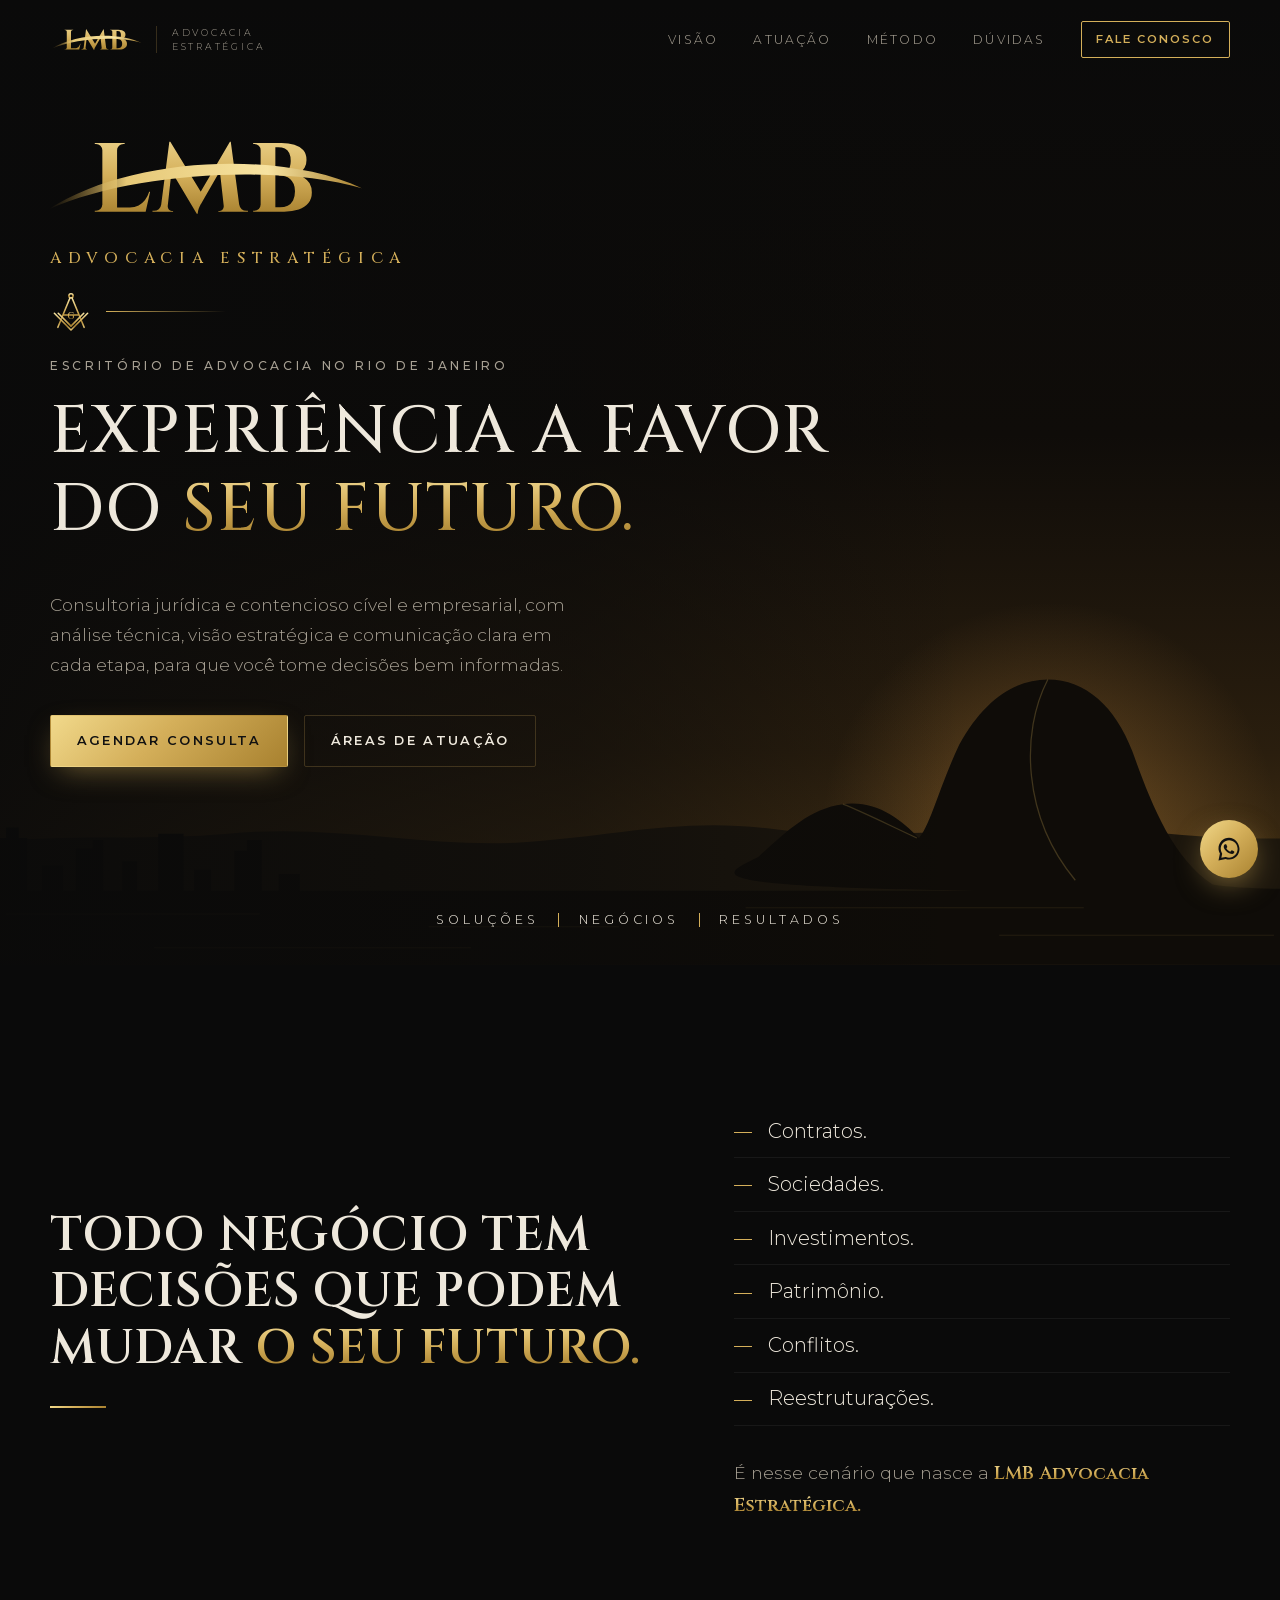
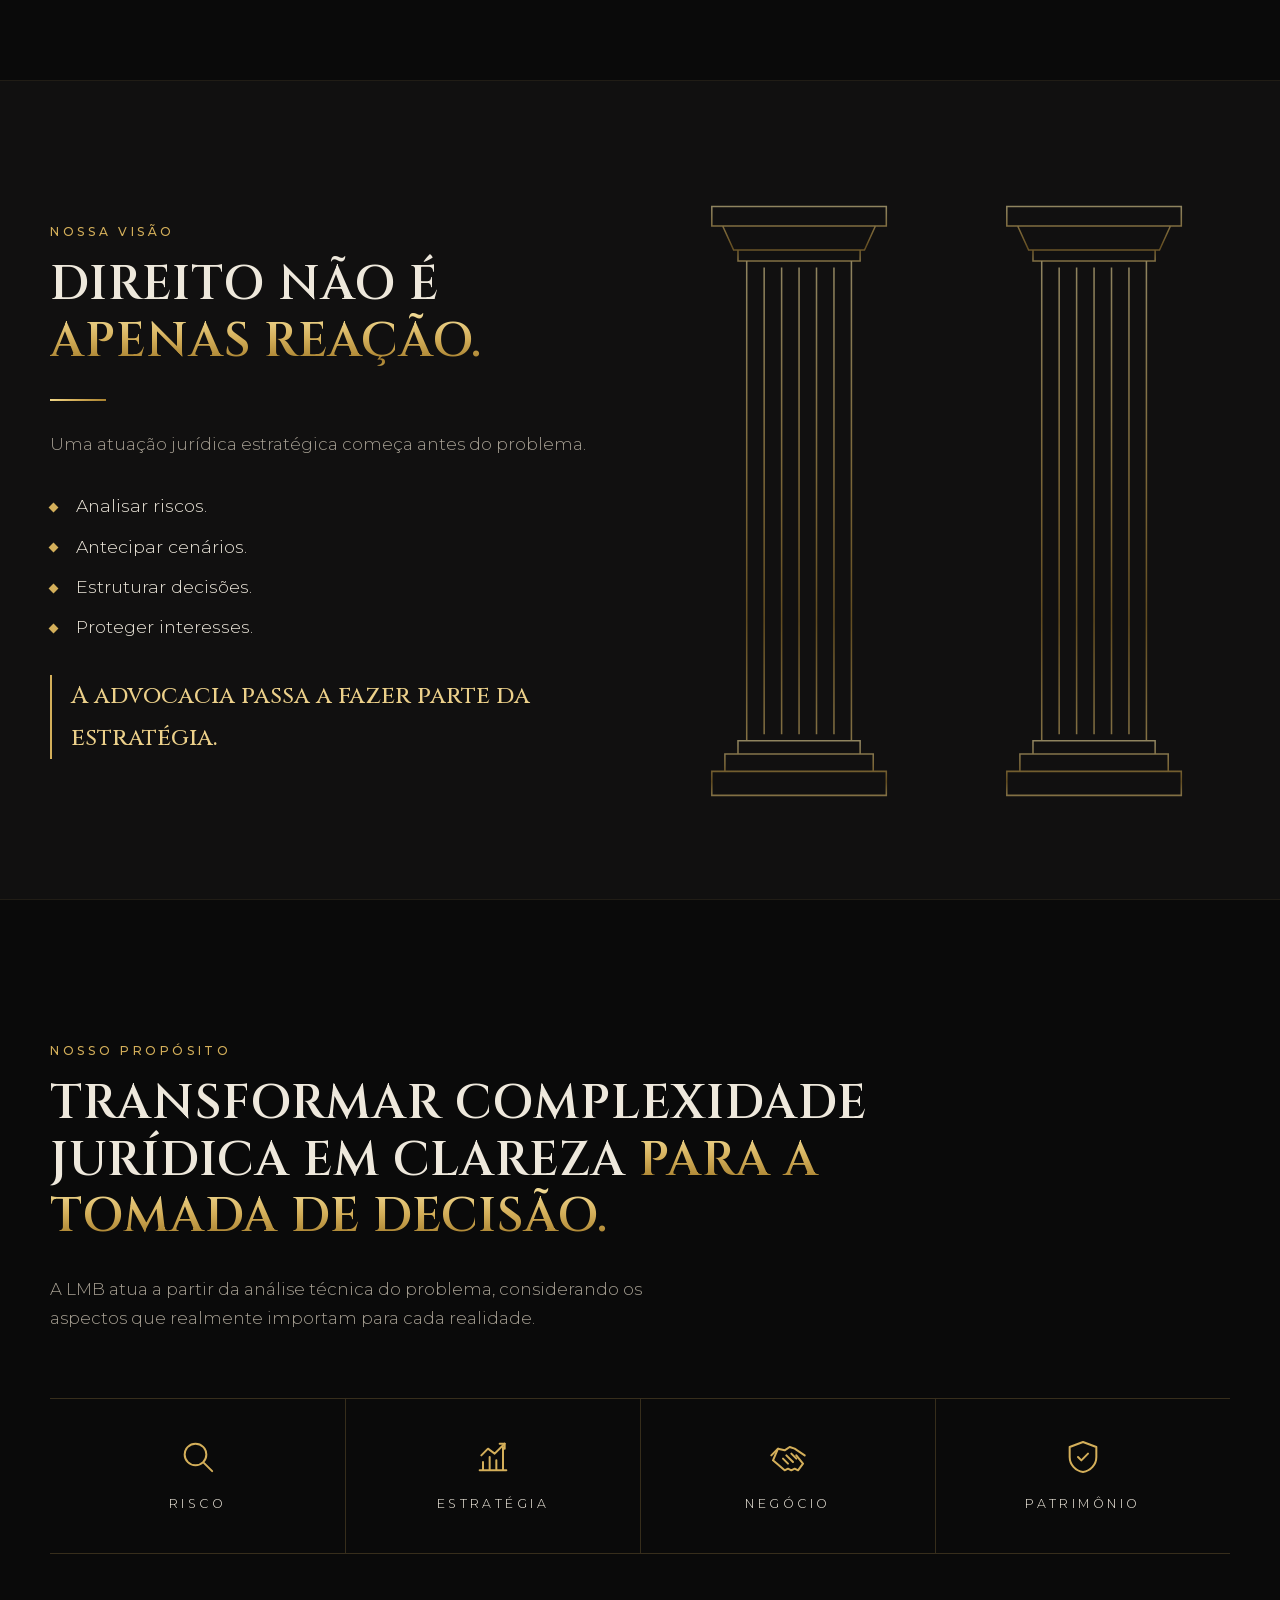
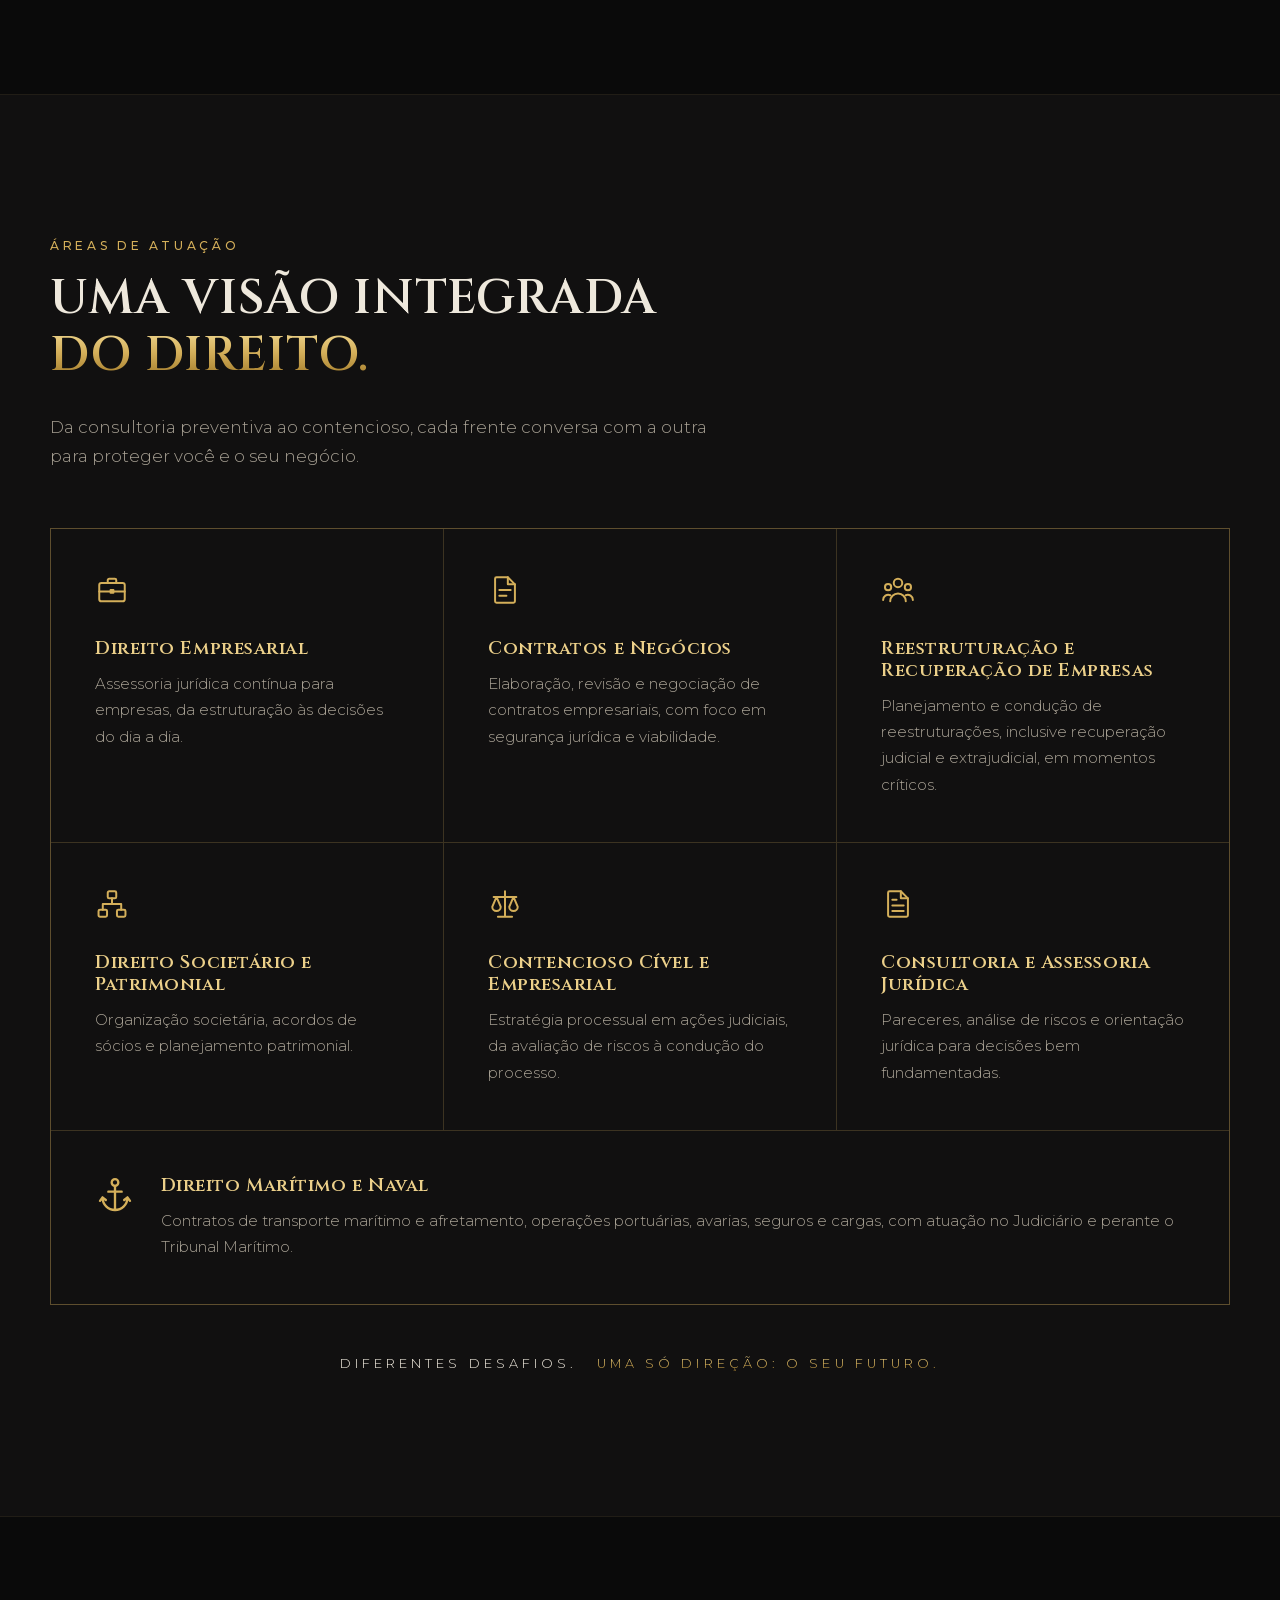
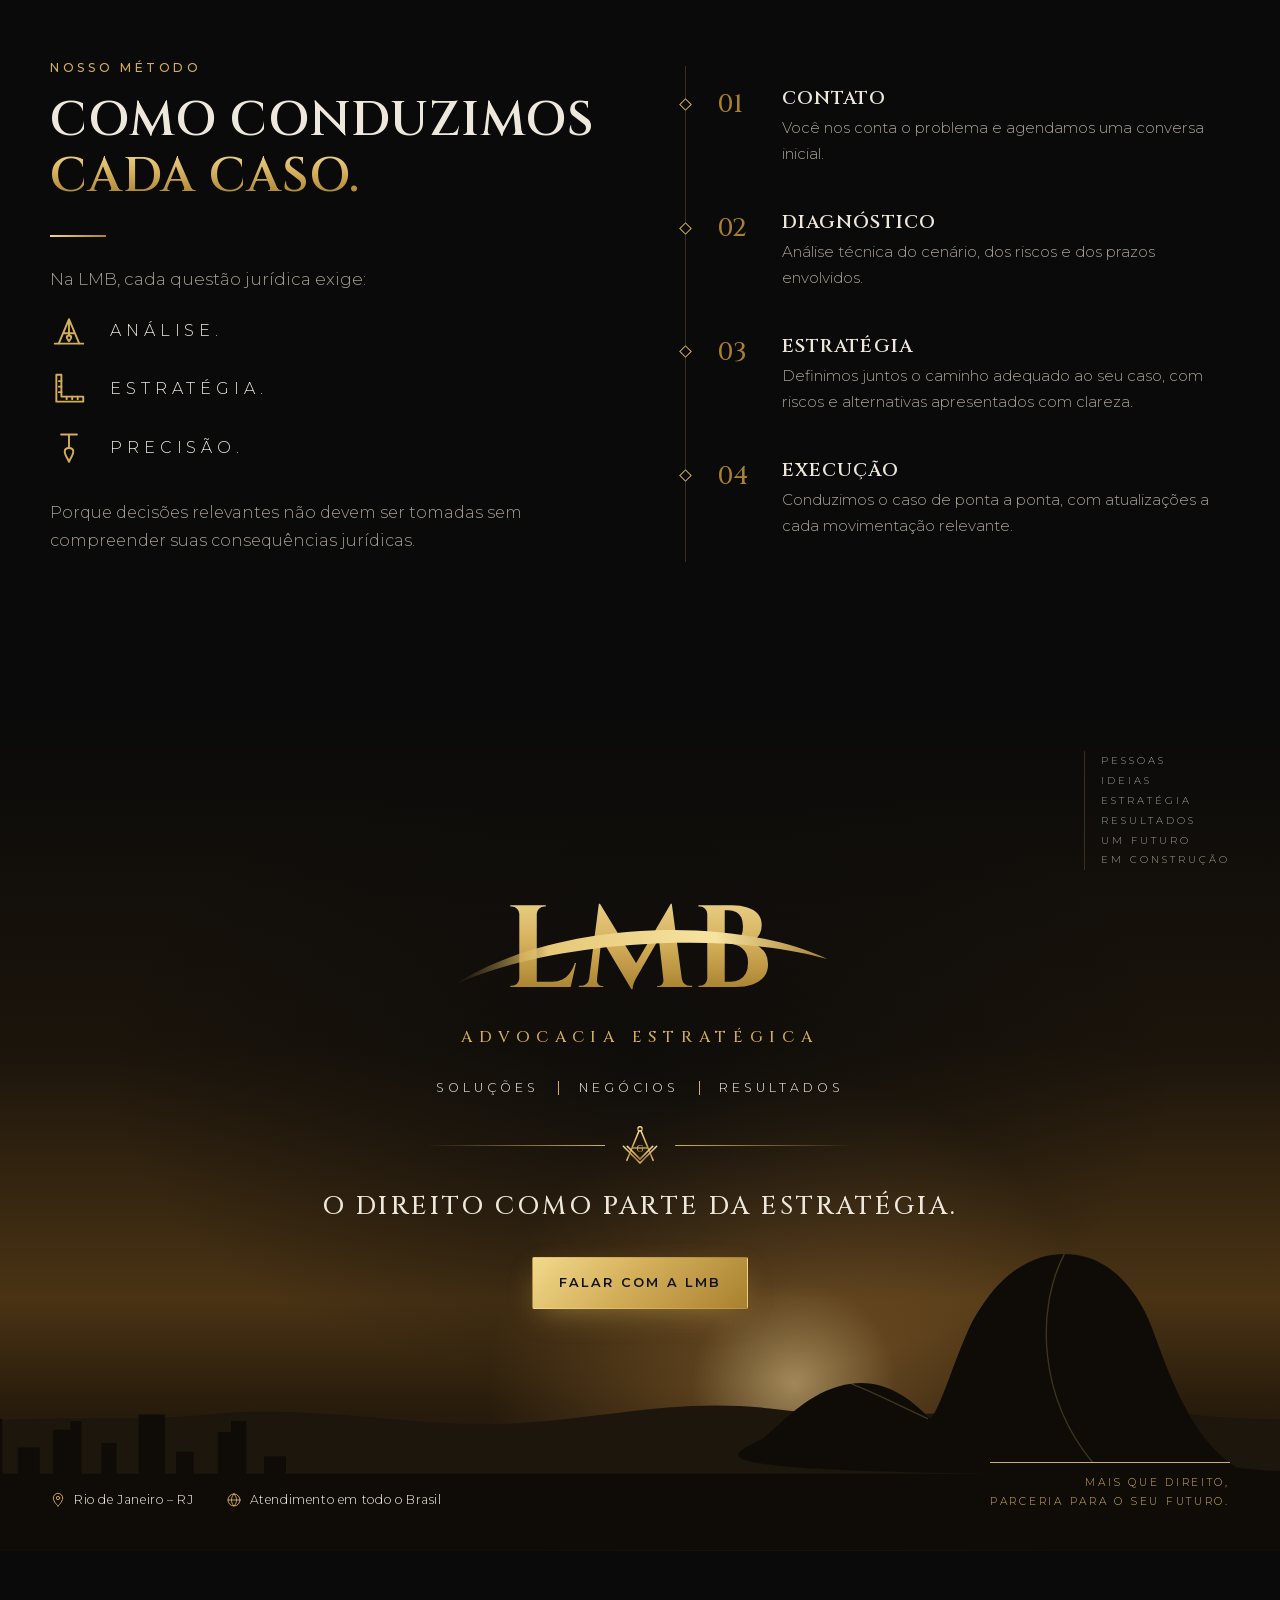
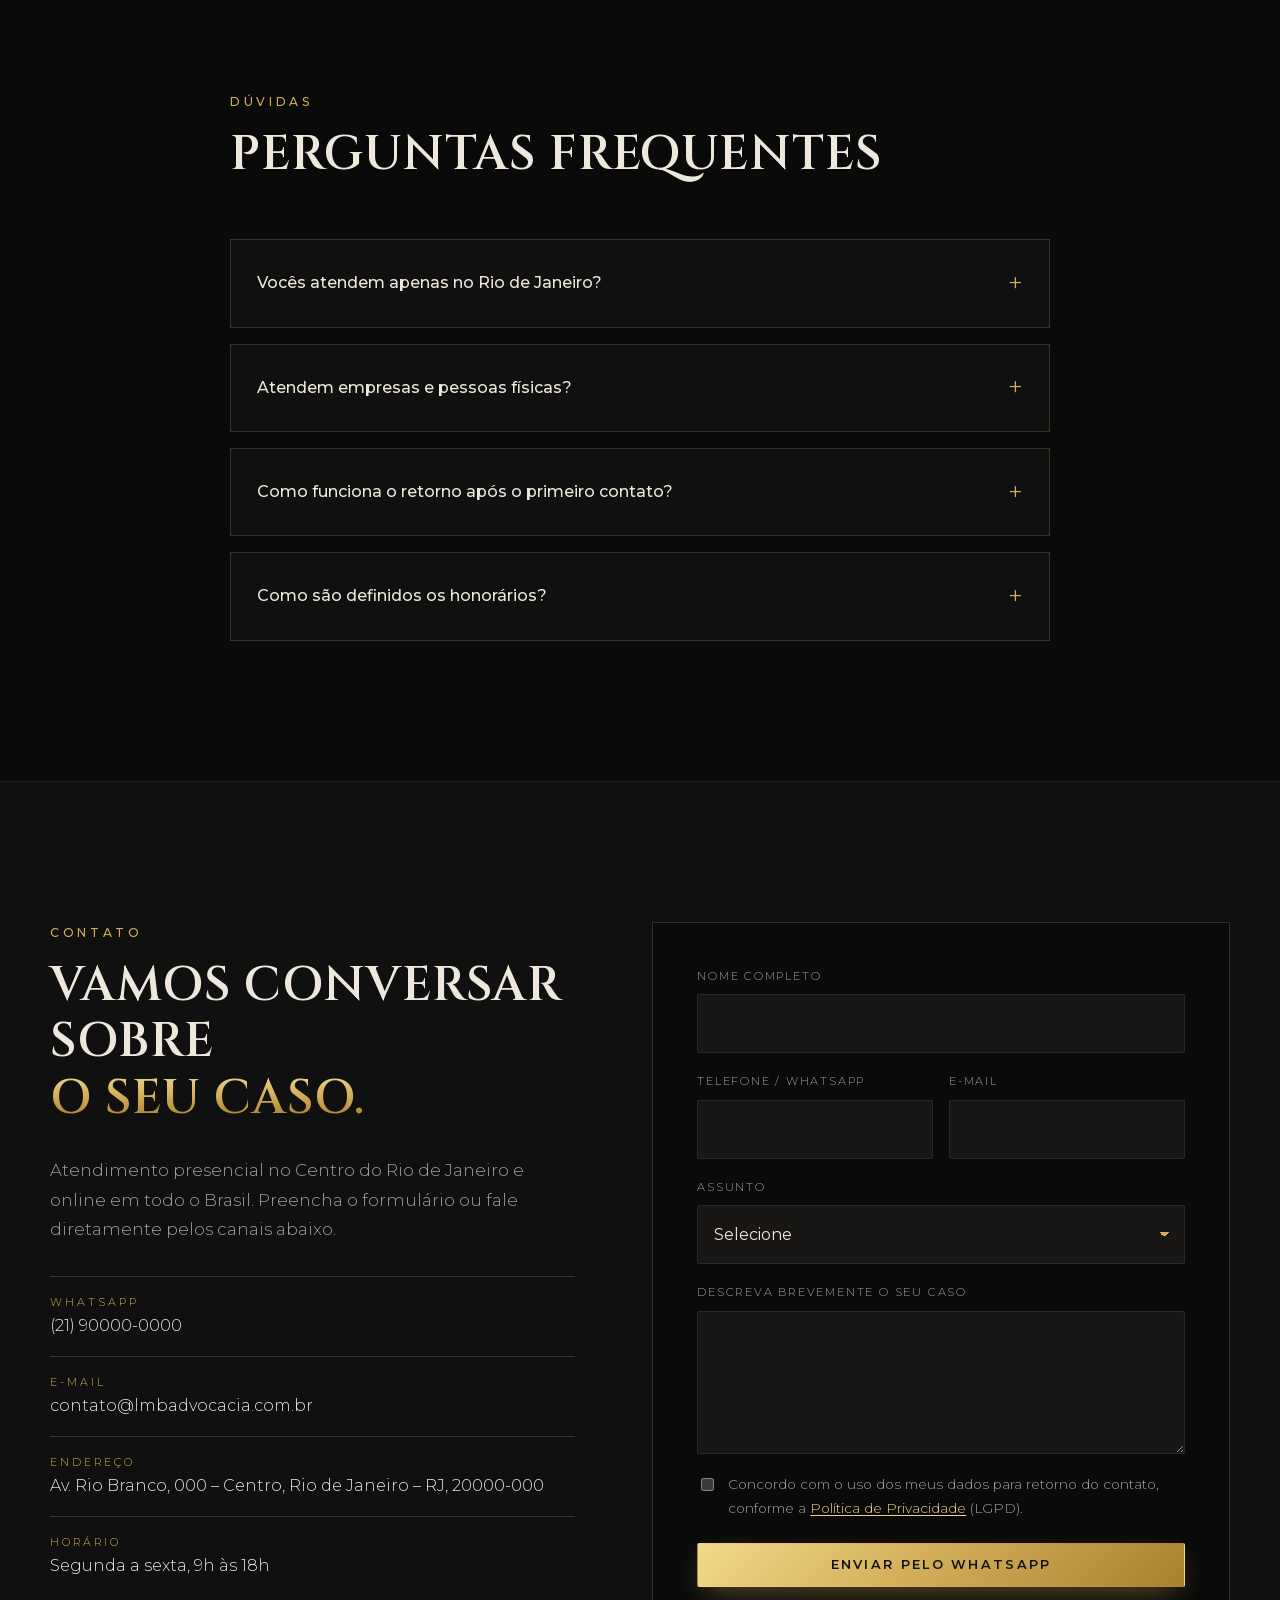
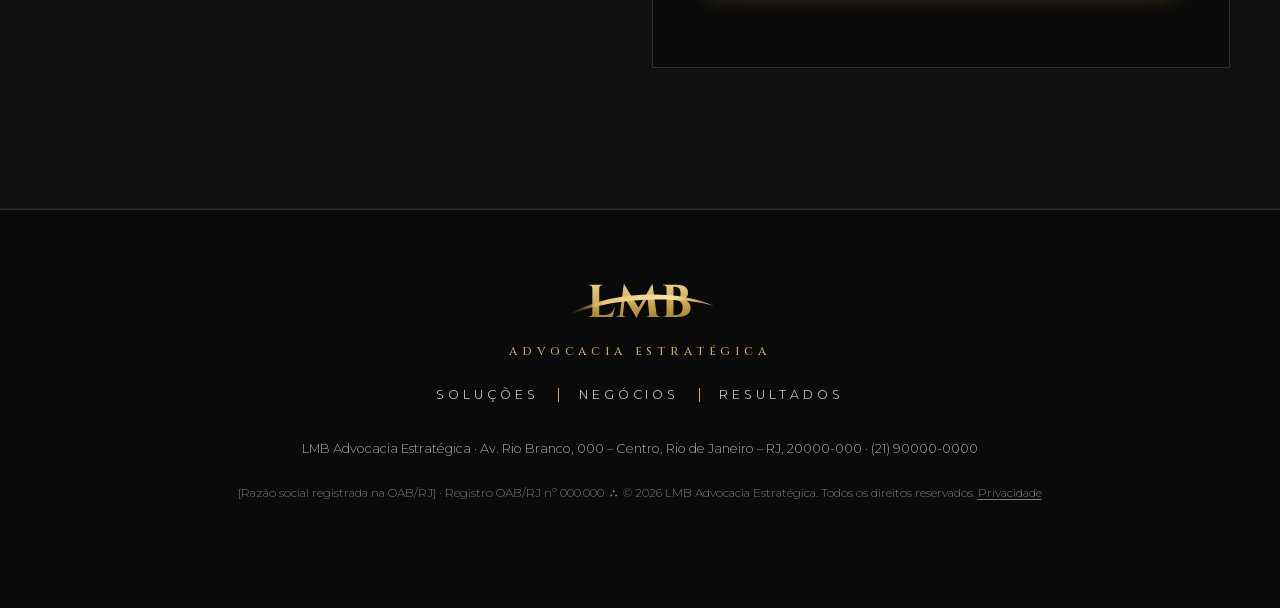
==== commit 8cc8d1ab: "Renomeia o escritório para LMB Advocacia Estratégica - Logo em contorno com as letras LMB (Cinzel Bo" ====
--- a/index.html
+++ b/index.html
@@ -3,24 +3,24 @@
 <head>
   <meta charset="utf-8">
   <meta name="viewport" content="width=device-width, initial-scale=1">
-  <title>Advocacia Empresarial no Rio de Janeiro | MBL Advocacia</title>
+  <title>Advocacia Empresarial no Rio de Janeiro | LMB Advocacia</title>
   <meta name="description" content="Escritório de advocacia no Rio de Janeiro: consultoria jurídica empresarial, direito societário, reestruturação de empresas e contencioso cível e empresarial.">
-  <!-- Domínio provisório: troque https://www.mbladvocacia.com.br aqui, no JSON-LD, no canonical de privacidade.html, em robots.txt, sitemap.xml e .htaccess -->
-  <link rel="canonical" href="https://www.mbladvocacia.com.br/">
+  <!-- Domínio provisório: troque https://www.lmbadvocacia.com.br aqui, no JSON-LD, no canonical de privacidade.html, em robots.txt, sitemap.xml e .htaccess -->
+  <link rel="canonical" href="https://www.lmbadvocacia.com.br/">
   <meta name="robots" content="max-image-preview:large">
   <meta property="og:type" content="website">
   <meta property="og:locale" content="pt_BR">
-  <meta property="og:site_name" content="MBL Advocacia Estratégica">
-  <meta property="og:url" content="https://www.mbladvocacia.com.br/">
-  <meta property="og:title" content="MBL Advocacia Estratégica | Advocacia empresarial no Rio de Janeiro">
+  <meta property="og:site_name" content="LMB Advocacia Estratégica">
+  <meta property="og:url" content="https://www.lmbadvocacia.com.br/">
+  <meta property="og:title" content="LMB Advocacia Estratégica | Advocacia empresarial no Rio de Janeiro">
   <meta property="og:description" content="Experiência a favor do seu futuro. Consultoria jurídica e contencioso cível e empresarial no Rio de Janeiro, com atendimento em todo o Brasil.">
-  <meta property="og:image" content="https://www.mbladvocacia.com.br/assets/og-image.jpg">
+  <meta property="og:image" content="https://www.lmbadvocacia.com.br/assets/og-image.jpg">
   <meta property="og:image:type" content="image/jpeg">
   <meta property="og:image:width" content="1200">
   <meta property="og:image:height" content="630">
-  <meta property="og:image:alt" content="Logotipo MBL em dourado sobre fundo preto, com os dizeres Advocacia Estratégica, Experiência a favor do seu futuro, Rio de Janeiro, atendimento em todo o Brasil.">
+  <meta property="og:image:alt" content="Logotipo LMB em dourado sobre fundo preto, com esquadro e compasso e os dizeres Advocacia Estratégica, Experiência a favor do seu futuro, Rio de Janeiro, atendimento em todo o Brasil.">
   <meta name="twitter:card" content="summary_large_image">
-  <meta name="twitter:image:alt" content="Logotipo MBL em dourado sobre fundo preto, com os dizeres Advocacia Estratégica, Experiência a favor do seu futuro, Rio de Janeiro, atendimento em todo o Brasil.">
+  <meta name="twitter:image:alt" content="Logotipo LMB em dourado sobre fundo preto, com esquadro e compasso e os dizeres Advocacia Estratégica, Experiência a favor do seu futuro, Rio de Janeiro, atendimento em todo o Brasil.">
   <meta name="theme-color" content="#0a0a0a">
   <meta name="color-scheme" content="dark">
   <link rel="icon" href="assets/favicon.svg" type="image/svg+xml">
@@ -32,7 +32,7 @@
   <link rel="preload" href="fonts/montserrat-latin-300-600.woff2" as="font" type="font/woff2" crossorigin>
   <script src="script.js" defer></script>
   <style>
-    /* ===== MBL Advocacia Estratégica — preto & dourado ===== */
+    /* ===== LMB Advocacia Estratégica — preto & dourado ===== */
     /* ===== Fontes (auto-hospedadas, subset latin, variáveis — licença OFL em fonts/OFL.txt) ===== */
     @font-face { font-family: "Cinzel"; src: url(fonts/cinzel-latin-500-600.woff2) format("woff2"); font-weight: 500 600; font-display: swap; unicode-range: U+0000-00FF, U+0131, U+0152-0153, U+02C6, U+02DA, U+02DC, U+2013-2014, U+2018-201A, U+201C-201E, U+2022, U+2026, U+2039-203A, U+20AC, U+2122; }
     @font-face { font-family: "Montserrat"; src: url(fonts/montserrat-latin-300-600.woff2) format("woff2"); font-weight: 300 600; font-display: swap; unicode-range: U+0000-00FF, U+0131, U+0152-0153, U+02C6, U+02DA, U+02DC, U+2013-2014, U+2018-201A, U+201C-201E, U+2022, U+2026, U+2039-203A, U+20AC, U+2122; }
@@ -243,6 +243,13 @@
     .area .icon { width: 34px; height: 34px; margin-bottom: 1.4rem; }
     .area--wide { grid-column: 1 / -1; display: flex; gap: 1.6rem; align-items: flex-start; }
     .area--wide .icon { width: 40px; height: 40px; margin: 0; }
+    .emblema { display: flex; align-items: center; justify-content: center; gap: 14px; margin: 1.6rem auto; }
+    .emblema::before, .emblema::after { content: ""; width: clamp(60px, 14vw, 180px); height: 1px; background: linear-gradient(90deg, rgba(212,175,90,0), var(--gold)); }
+    .emblema::after { transform: scaleX(-1); }
+    .emblema svg { width: 42px; height: 42px; flex: none; }
+    .emblema--left { justify-content: flex-start; margin: 1.2rem 0 1.4rem; }
+    .emblema--left::before { display: none; }
+    .emblema--left::after { width: 120px; }
     .ornament { display: flex; align-items: center; justify-content: center; gap: 14px; margin: 1.8rem auto; }
     .ornament::before, .ornament::after { content: ""; width: 44px; height: 1px; background: linear-gradient(90deg, rgba(212,175,90,0), var(--gold)); }
     .ornament::after { transform: scaleX(-1); }
@@ -443,38 +450,38 @@
   "@graph": [
     {
       "@type": "WebSite",
-      "@id": "https://www.mbladvocacia.com.br/#website",
-      "url": "https://www.mbladvocacia.com.br/",
-      "name": "MBL Advocacia Estratégica",
+      "@id": "https://www.lmbadvocacia.com.br/#website",
+      "url": "https://www.lmbadvocacia.com.br/",
+      "name": "LMB Advocacia Estratégica",
       "inLanguage": "pt-BR",
       "publisher": {
-        "@id": "https://www.mbladvocacia.com.br/#escritorio"
+        "@id": "https://www.lmbadvocacia.com.br/#escritorio"
       }
     },
     {
       "@type": "LegalService",
-      "@id": "https://www.mbladvocacia.com.br/#escritorio",
-      "name": "MBL Advocacia Estratégica",
+      "@id": "https://www.lmbadvocacia.com.br/#escritorio",
+      "name": "LMB Advocacia Estratégica",
       "legalName": "[Razão social registrada na OAB/RJ]",
       "description": "Escritório de advocacia no Rio de Janeiro com atuação em consultoria jurídica empresarial, contratos, direito societário, reestruturação de empresas, contencioso cível e empresarial e direito marítimo, com atendimento em todo o Brasil.",
-      "url": "https://www.mbladvocacia.com.br/",
+      "url": "https://www.lmbadvocacia.com.br/",
       "logo": {
         "@type": "ImageObject",
-        "@id": "https://www.mbladvocacia.com.br/#logo",
-        "url": "https://www.mbladvocacia.com.br/assets/icon-512.png",
-        "contentUrl": "https://www.mbladvocacia.com.br/assets/icon-512.png",
+        "@id": "https://www.lmbadvocacia.com.br/#logo",
+        "url": "https://www.lmbadvocacia.com.br/assets/icon-512.png",
+        "contentUrl": "https://www.lmbadvocacia.com.br/assets/icon-512.png",
         "width": 512,
         "height": 512,
-        "caption": "MBL Advocacia Estratégica"
+        "caption": "LMB Advocacia Estratégica"
       },
       "image": {
         "@type": "ImageObject",
-        "url": "https://www.mbladvocacia.com.br/assets/og-image.jpg",
+        "url": "https://www.lmbadvocacia.com.br/assets/og-image.jpg",
         "width": 1200,
         "height": 630
       },
       "telephone": "+55-21-90000-0000",
-      "email": "contato@mbladvocacia.com.br",
+      "email": "contato@lmbadvocacia.com.br",
       "address": {
         "@type": "PostalAddress",
         "streetAddress": "Av. Rio Branco, 000 – Centro",
@@ -526,14 +533,14 @@
     },
     {
       "@type": "FAQPage",
-      "@id": "https://www.mbladvocacia.com.br/#faq",
-      "url": "https://www.mbladvocacia.com.br/",
+      "@id": "https://www.lmbadvocacia.com.br/#faq",
+      "url": "https://www.lmbadvocacia.com.br/",
       "inLanguage": "pt-BR",
       "isPartOf": {
-        "@id": "https://www.mbladvocacia.com.br/#website"
+        "@id": "https://www.lmbadvocacia.com.br/#website"
       },
       "about": {
-        "@id": "https://www.mbladvocacia.com.br/#escritorio"
+        "@id": "https://www.lmbadvocacia.com.br/#escritorio"
       },
       "mainEntity": [
         {
@@ -594,7 +601,7 @@
       </linearGradient>
     </defs>
     <symbol id="logo" viewBox="0 0 300 110">
-      <path fill="url(#gold-logo)" d="m115.7 20.3.8 10-27.4 47.4-.9 1.6q-.9 1.6-1.8 3.9t-.9 4.6h-.9l-3.6-8Zm-62.4 59V86H43.1v-.9h1.5q2.5 0 4.4-1.5 2-1.6 2.3-4.3Zm4.1 1.5v.4q0 1.5 1.1 2.7 1 1.3 2.5 1.3h1.5v.8h-5.8v-5.2ZM59 20.3h.8l3.2 9.2L56.8 86h-6.3Zm.8 0 30.1 49.4-5.3 18.1-27.2-45.7Zm56.7 0 8.8 65.7h-14.8l-4.6-42.3 9.8-23.4Zm5.9 59h2q.4 2.7 2.4 4.3 1.9 1.5 4.3 1.5h1.5v.9h-10.2Zm-12.5 1.5h.7V86H105v-.8h1.3q1.6 0 2.6-1.3 1-1.2 1-2.7v-.4m38.3-59.2h15.9q6.7 0 12 1.6t8.3 5.1q3.1 3.4 3.1 9 0 4.3-1.7 7.2t-4.1 4.5q-2.6 1.6-5.5 1.9 4.6.4 8.4 2.6 3.7 2.2 5.8 5.9t2.1 8.7q0 5.8-3.2 9.9-3.2 4-9.1 6t-13.5 2h-9.1v-4.1h5q4.2 0 7.3-1.6 3.2-1.6 5-4.9t1.8-8.4q0-4.1-1.2-6.9-1.3-2.9-3.4-4.7t-4.8-2.6q-2.8-.8-5.8-.8v-.9q2.1 0 4.2-.7 2-.6 3.6-2.1t2.5-3.9q.9-2.5.9-5.9 0-4.7-1.4-7.5-1.5-2.9-4.1-4.2-2.7-1.2-6.2-1.2h-11.9l-.2-1.1-.5-1.9zm10.2 0V86h-13.8V21.6Zm-13.5 57.7V86h-7.4v-.9h1.2q2.4 0 4.1-1.7t1.8-4.1Zm0-51h-.3q-.1-2.4-1.8-4.1t-4.1-1.7h-1.2v-.9h7.4Zm77.1-6.7V86h-13.8V21.6ZM246.3 82l2.2 4h-26.8v-4Zm6.7-14.8L248.8 86h-18l3.3-4q4.6 0 8.1-1.8 3.5-1.7 6-5.1 2.4-3.4 3.9-7.9Zm-44.5 12.1V86h-7.4v-.9h1.2q2.4 0 4.1-1.7t1.8-4.1Zm0-51h-.3q-.1-2.4-1.8-4.1t-4.1-1.7h-1.2v-.9h7.4Zm13.2 0v-6.7h7.4v.9h-1.2q-2.4 0-4.1 1.7t-1.8 4.1Z"/>
+      <path fill="url(#gold-logo)" d="M68.5 21.6V86H54.7V21.6ZM92.8 82 95 86H68.2V82ZM99.5 67.2 95.3 86H77.2L80.5 82Q85.1 82 88.7 80.2Q92.2 78.4 94.7 75.1Q97.2 71.7 98.6 67.2ZM55 79.3V86H47.6V85.1Q47.6 85.1 48.2 85.1Q48.8 85.1 48.8 85.1Q51.2 85.1 52.9 83.4Q54.6 81.7 54.7 79.3ZM55 28.3H54.7Q54.6 25.9 52.9 24.2Q51.2 22.5 48.8 22.5Q48.8 22.5 48.2 22.5Q47.6 22.5 47.6 22.5V21.6H55ZM68.2 28.3V21.6H75.6V22.5Q75.5 22.5 74.9 22.5Q74.4 22.5 74.4 22.5Q72 22.5 70.3 24.2Q68.6 25.9 68.5 28.3ZM174.3 20.3 175 30.3 147.7 77.7Q147.7 77.7 146.8 79.3Q145.9 80.9 145 83.2Q144.2 85.6 144.1 87.8H143.2L139.6 79.8ZM111.9 79.3V86H101.7V85.1Q101.8 85.1 102.5 85.1Q103.2 85.1 103.2 85.1Q105.6 85.1 107.6 83.6Q109.5 82 109.9 79.3ZM116 80.8Q116 80.8 116 80.9Q116 81 116 81.2Q116 82.7 117 83.9Q118.1 85.2 119.6 85.2H121V86H115.3V80.8ZM117.5 20.3H118.4L121.6 29.5L115.4 86H109ZM118.4 20.3 148.4 69.7 143.2 87.8 116 42.1ZM175.1 20.3 183.9 86H169.1L164.4 43.7L174.3 20.3ZM181 79.3H183Q183.4 82 185.3 83.6Q187.2 85.1 189.7 85.1Q189.7 85.1 190.4 85.1Q191.1 85.1 191.2 85.1V86H181ZM168.5 80.8H169.2V86H163.5V85.2H164.9Q166.4 85.2 167.5 83.9Q168.5 82.7 168.5 81.2Q168.5 81 168.5 80.9Q168.5 80.8 168.5 80.8ZM206.8 21.6H222.7Q229.4 21.6 234.7 23.2Q240 24.8 243 28.2Q246.1 31.7 246.1 37.4Q246.1 41.6 244.4 44.5Q242.8 47.4 240.2 49Q237.7 50.6 234.8 50.9Q239.4 51.3 243.1 53.6Q246.8 55.8 249 59.4Q251.1 63.1 251.1 68Q251.1 73.9 247.9 77.9Q244.6 82 238.8 84Q233 86 225.2 86H216.1Q216.1 86 216.2 84.9Q216.2 83.9 216.2 82.9Q216.2 81.9 216.2 81.9H221.2Q225.3 81.9 228.5 80.3Q231.7 78.7 233.5 75.4Q235.3 72.1 235.3 66.9Q235.3 62.9 234.1 60.1Q232.8 57.2 230.7 55.4Q228.6 53.6 225.9 52.8Q223.2 52 220.1 52V51.1Q222.2 51.1 224.3 50.4Q226.3 49.8 227.9 48.3Q229.4 46.8 230.4 44.4Q231.3 42 231.3 38.5Q231.3 33.9 229.9 31Q228.4 28.1 225.8 26.8Q223.2 25.5 219.6 25.5H207.7Q207.7 25.5 207.5 24.5Q207.3 23.6 207 22.6Q206.8 21.6 206.8 21.6ZM216.9 21.6V86H203.1V21.6ZM203.4 79.3V86H196.1L196.1 85.1Q196.3 85.1 196.7 85.1Q197.2 85.1 197.3 85.1Q199.6 85.1 201.4 83.4Q203.1 81.7 203.1 79.3ZM203.4 28.3H203.1Q203.1 25.9 201.4 24.2Q199.6 22.5 197.3 22.5Q197.2 22.5 196.7 22.5Q196.3 22.5 196.1 22.5L196.1 21.6H203.4Z"/>
       <path d="M4 84 C 80 34, 222 28, 298 64 C 222 42, 84 48, 4 84 Z" fill="url(#gold-h)"/>
     </symbol>
 
@@ -613,6 +620,14 @@
     <symbol id="i-prumo" viewBox="0 0 24 24"><path d="M7 3.5h10M12 3.5V12"/><path d="M12 12c1.7 0 2.7 1 2.7 2.3 0 1.7-1.4 3.6-2.7 6.4-1.3-2.8-2.7-4.7-2.7-6.4 0-1.3 1-2.3 2.7-2.3Z"/></symbol>
     <symbol id="i-pin" viewBox="0 0 24 24"><path d="M12 21s-7-6.2-7-12a7 7 0 0 1 14 0c0 5.8-7 12-7 12Z"/><circle cx="12" cy="9" r="2.5"/></symbol>
     <symbol id="i-ancora" viewBox="0 0 24 24"><circle cx="12" cy="4.5" r="2"/><path d="M12 6.5V21M8 10h8M4.5 13.5a7.5 7.5 0 0 0 15 0M3 15.5l1.5-2 2 1.5M21 15.5l-1.5-2-2 1.5"/></symbol>
+    <symbol id="i-emblema" viewBox="0 0 48 48">
+      <g fill="none" stroke="url(#gold)" stroke-width="1.8" stroke-linecap="round" stroke-linejoin="round">
+        <circle cx="24" cy="5.5" r="2.4"/>
+        <path d="M22.9 7.7 9 41.5M25.1 7.7 39 41.5M14.8 27.5h18.4"/>
+        <path d="M5 25.5 24 44.5 43 25.5M9.4 25.5 24 40.1 38.6 25.5"/>
+      </g>
+      <text x="24" y="31.5" text-anchor="middle" font-family="Cinzel, 'Times New Roman', serif" font-weight="600" font-size="10" fill="url(#gold)">G</text>
+    </symbol>
     <symbol id="i-tri" viewBox="0 0 12 11"><circle cx="6" cy="2" r="1.6"/><circle cx="2" cy="9" r="1.6"/><circle cx="10" cy="9" r="1.6"/></symbol>
     <symbol id="coluna" viewBox="0 0 200 600">
       <g fill="none" stroke="url(#gold)" stroke-width="1.4">
@@ -637,7 +652,7 @@
   <!-- ===== Cabeçalho ===== -->
   <header class="header">
     <div class="container header__inner">
-      <a href="#top" class="brand" aria-label="MBL Advocacia Estratégica — início">
+      <a href="#top" class="brand" aria-label="LMB Advocacia Estratégica — início">
         <svg class="brand__logo" viewBox="0 0 300 110" aria-hidden="true"><use href="#logo"/></svg>
         <span class="brand__name">Advocacia<br> Estratégica</span>
       </a>
@@ -660,9 +675,9 @@
       <div class="hero__sun" aria-hidden="true"></div>
       <svg class="hero__rio" aria-hidden="true"><use href="#rio"/></svg>
       <div class="container hero__inner">
-        <svg class="hero__logo" viewBox="0 0 300 110" role="img" aria-label="MBL"><use href="#logo"/></svg>
+        <svg class="hero__logo" viewBox="0 0 300 110" role="img" aria-label="LMB"><use href="#logo"/></svg>
         <p class="hero__brand">Advocacia Estratégica</p>
-        <span class="rule" aria-hidden="true"></span>
+        <span class="emblema emblema--left" aria-hidden="true"><svg focusable="false"><use href="#i-emblema"/></svg></span>
         <p class="eyebrow hero__eyebrow">Escritório de advocacia no Rio&nbsp;de&nbsp;Janeiro</p>
         <h1 class="hero__title">Experiência a favor<br> do <span class="gold">seu futuro.</span></h1>
         <p class="hero__lead">
@@ -671,7 +686,7 @@
           decisões bem informadas.
         </p>
         <div class="hero__actions">
-          <a href="https://wa.me/5521900000000?text=Ol%C3%A1%2C%20gostaria%20de%20agendar%20uma%20consulta%20com%20a%20MBL%20Advocacia." class="btn btn--gold" target="_blank" rel="noopener">Agendar consulta</a>
+          <a href="https://wa.me/5521900000000?text=Ol%C3%A1%2C%20gostaria%20de%20agendar%20uma%20consulta%20com%20a%20LMB%20Advocacia." class="btn btn--gold" target="_blank" rel="noopener">Agendar consulta</a>
           <a href="#atuacao" class="btn btn--ghost">Áreas de atuação</a>
         </div>
       </div>
@@ -694,7 +709,7 @@
             <li>Conflitos.</li>
             <li>Reestruturações.</li>
           </ul>
-          <p class="context__close">É nesse cenário que nasce a <span class="gold serif">MBL Advocacia Estratégica.</span></p>
+          <p class="context__close">É nesse cenário que nasce a <span class="gold serif">LMB Advocacia Estratégica.</span></p>
         </div>
       </div>
     </section>
@@ -728,7 +743,7 @@
         <div class="purpose__head reveal">
           <p class="eyebrow">Nosso propósito</p>
           <h2 class="title">Transformar complexidade jurídica em clareza <span class="gold">para a tomada de decisão.</span></h2>
-          <p class="lead">A MBL atua a partir da análise técnica do problema, considerando os aspectos que realmente importam para cada realidade.</p>
+          <p class="lead">A LMB atua a partir da análise técnica do problema, considerando os aspectos que realmente importam para cada realidade.</p>
         </div>
         <ul class="pillars reveal">
           <li><svg class="icon" aria-hidden="true" focusable="false"><use href="#i-risco"/></svg><span>Risco</span></li>
@@ -797,7 +812,7 @@
           <p class="eyebrow">Nosso método</p>
           <h2 class="title">Como conduzimos<br> <span class="gold">cada caso.</span></h2>
           <span class="rule" aria-hidden="true"></span>
-          <p class="lead">Na MBL, cada questão jurídica exige:</p>
+          <p class="lead">Na LMB, cada questão jurídica exige:</p>
           <ul class="diff__list">
             <li><svg class="icon" aria-hidden="true" focusable="false"><use href="#i-nivel"/></svg>Análise.</li>
             <li><svg class="icon" aria-hidden="true" focusable="false"><use href="#i-esquadro"/></svg>Estratégia.</li>
@@ -822,12 +837,12 @@
         <li>Pessoas</li><li>Ideias</li><li>Estratégia</li><li>Resultados</li><li>Um futuro</li><li>em construção</li>
       </ul>
       <div class="container closing__inner reveal">
-        <svg class="closing__logo" viewBox="0 0 300 110" role="img" aria-label="MBL"><use href="#logo"/></svg>
+        <svg class="closing__logo" viewBox="0 0 300 110" role="img" aria-label="LMB"><use href="#logo"/></svg>
         <p class="hero__brand">Advocacia Estratégica</p>
         <p class="tagline">Soluções <i></i> Negócios <i></i> Resultados</p>
-        <span class="ornament" aria-hidden="true"><svg class="tri" focusable="false"><use href="#i-tri"/></svg></span>
+        <span class="emblema" aria-hidden="true"><svg focusable="false"><use href="#i-emblema"/></svg></span>
         <h2 class="closing__title">O Direito como parte da estratégia.</h2>
-        <a href="https://wa.me/5521900000000?text=Ol%C3%A1%2C%20preciso%20de%20orienta%C3%A7%C3%A3o%20jur%C3%ADdica." class="btn btn--gold" target="_blank" rel="noopener">Falar com a MBL</a>
+        <a href="https://wa.me/5521900000000?text=Ol%C3%A1%2C%20preciso%20de%20orienta%C3%A7%C3%A3o%20jur%C3%ADdica." class="btn btn--gold" target="_blank" rel="noopener">Falar com a LMB</a>
       </div>
       <div class="container closing__foot">
         <span><svg class="icon icon--sm" aria-hidden="true" focusable="false"><use href="#i-pin"/></svg>Rio de Janeiro – RJ</span>
@@ -873,7 +888,7 @@
           <p class="lead">Atendimento presencial no Centro do Rio de Janeiro e online em todo o Brasil. Preencha o formulário ou fale diretamente pelos canais abaixo.</p>
           <ul class="contact__list">
             <li><span>WhatsApp</span><a href="https://wa.me/5521900000000" target="_blank" rel="noopener">(21) 90000-0000</a></li>
-            <li><span>E-mail</span><a href="mailto:contato@mbladvocacia.com.br">contato@mbladvocacia.com.br</a></li>
+            <li><span>E-mail</span><a href="mailto:contato@lmbadvocacia.com.br">contato@lmbadvocacia.com.br</a></li>
             <li><span>Endereço</span><address>Av. Rio Branco, 000 – Centro, Rio de Janeiro – RJ, 20000-000</address></li>
             <li><span>Horário</span>Segunda a sexta, 9h às 18h</li>
           </ul>
@@ -926,11 +941,11 @@
   <!-- ===== Rodapé ===== -->
   <footer class="footer">
     <div class="container footer__inner">
-      <svg class="footer__logo" viewBox="0 0 300 110" role="img" aria-label="MBL"><use href="#logo"/></svg>
+      <svg class="footer__logo" viewBox="0 0 300 110" role="img" aria-label="LMB"><use href="#logo"/></svg>
       <p class="hero__brand">Advocacia Estratégica</p>
       <p class="tagline">Soluções <i></i> Negócios <i></i> Resultados</p>
-      <p class="footer__nap">MBL Advocacia Estratégica · Av. Rio Branco, 000 – Centro, Rio de Janeiro – RJ, 20000-000 · <a href="tel:+5521900000000">(21) 90000-0000</a></p>
-      <p class="footer__legal">[Razão social registrada na OAB/RJ] · Registro OAB/RJ nº&nbsp;000.000 <svg class="tri" aria-hidden="true" focusable="false"><use href="#i-tri"/></svg> © <span id="ano">2026</span> MBL Advocacia Estratégica. Todos os direitos reservados. <a href="privacidade.html">Privacidade</a></p>
+      <p class="footer__nap">LMB Advocacia Estratégica · Av. Rio Branco, 000 – Centro, Rio de Janeiro – RJ, 20000-000 · <a href="tel:+5521900000000">(21) 90000-0000</a></p>
+      <p class="footer__legal">[Razão social registrada na OAB/RJ] · Registro OAB/RJ nº&nbsp;000.000 <svg class="tri" aria-hidden="true" focusable="false"><use href="#i-tri"/></svg> © <span id="ano">2026</span> LMB Advocacia Estratégica. Todos os direitos reservados. <a href="privacidade.html">Privacidade</a></p>
     </div>
     <a href="https://wa.me/5521900000000" class="wa-float" target="_blank" rel="noopener" aria-label="Conversar pelo WhatsApp">
     <svg viewBox="0 0 32 32" width="28" height="28" aria-hidden="true"><path fill="currentColor" d="M16.04 3C9.4 3 4 8.38 4 15.02c0 2.12.56 4.19 1.62 6.01L4 29l8.17-1.6a12 12 0 0 0 3.87.64C22.67 28.04 28 22.66 28 16.02 28 9.38 22.67 3 16.04 3Zm0 22.9c-1.26 0-2.5-.22-3.67-.66l-.26-.1-4.85.95.97-4.72-.17-.28a9.86 9.86 0 0 1-1.52-5.27c0-5.47 4.47-9.93 9.5-9.93 5.52 0 9.8 4.46 9.8 9.93 0 5.6-4.28 10.08-9.8 10.08Zm5.43-7.4c-.3-.15-1.76-.87-2.03-.97-.27-.1-.47-.15-.67.15-.2.3-.77.97-.94 1.17-.17.2-.35.22-.65.07-.3-.15-1.26-.46-2.4-1.48-.89-.79-1.49-1.77-1.66-2.07-.17-.3-.02-.46.13-.61.13-.13.3-.35.45-.52.15-.17.2-.3.3-.5.1-.2.05-.37-.02-.52-.08-.15-.67-1.62-.92-2.22-.24-.58-.49-.5-.67-.51h-.57c-.2 0-.52.07-.8.37-.27.3-1.04 1.02-1.04 2.49s1.07 2.89 1.22 3.09c.15.2 2.1 3.2 5.08 4.49.71.3 1.27.49 1.7.63.72.23 1.37.2 1.88.12.57-.08 1.76-.72 2.01-1.42.25-.7.25-1.29.17-1.42-.07-.12-.27-.2-.57-.35Z"/></svg>
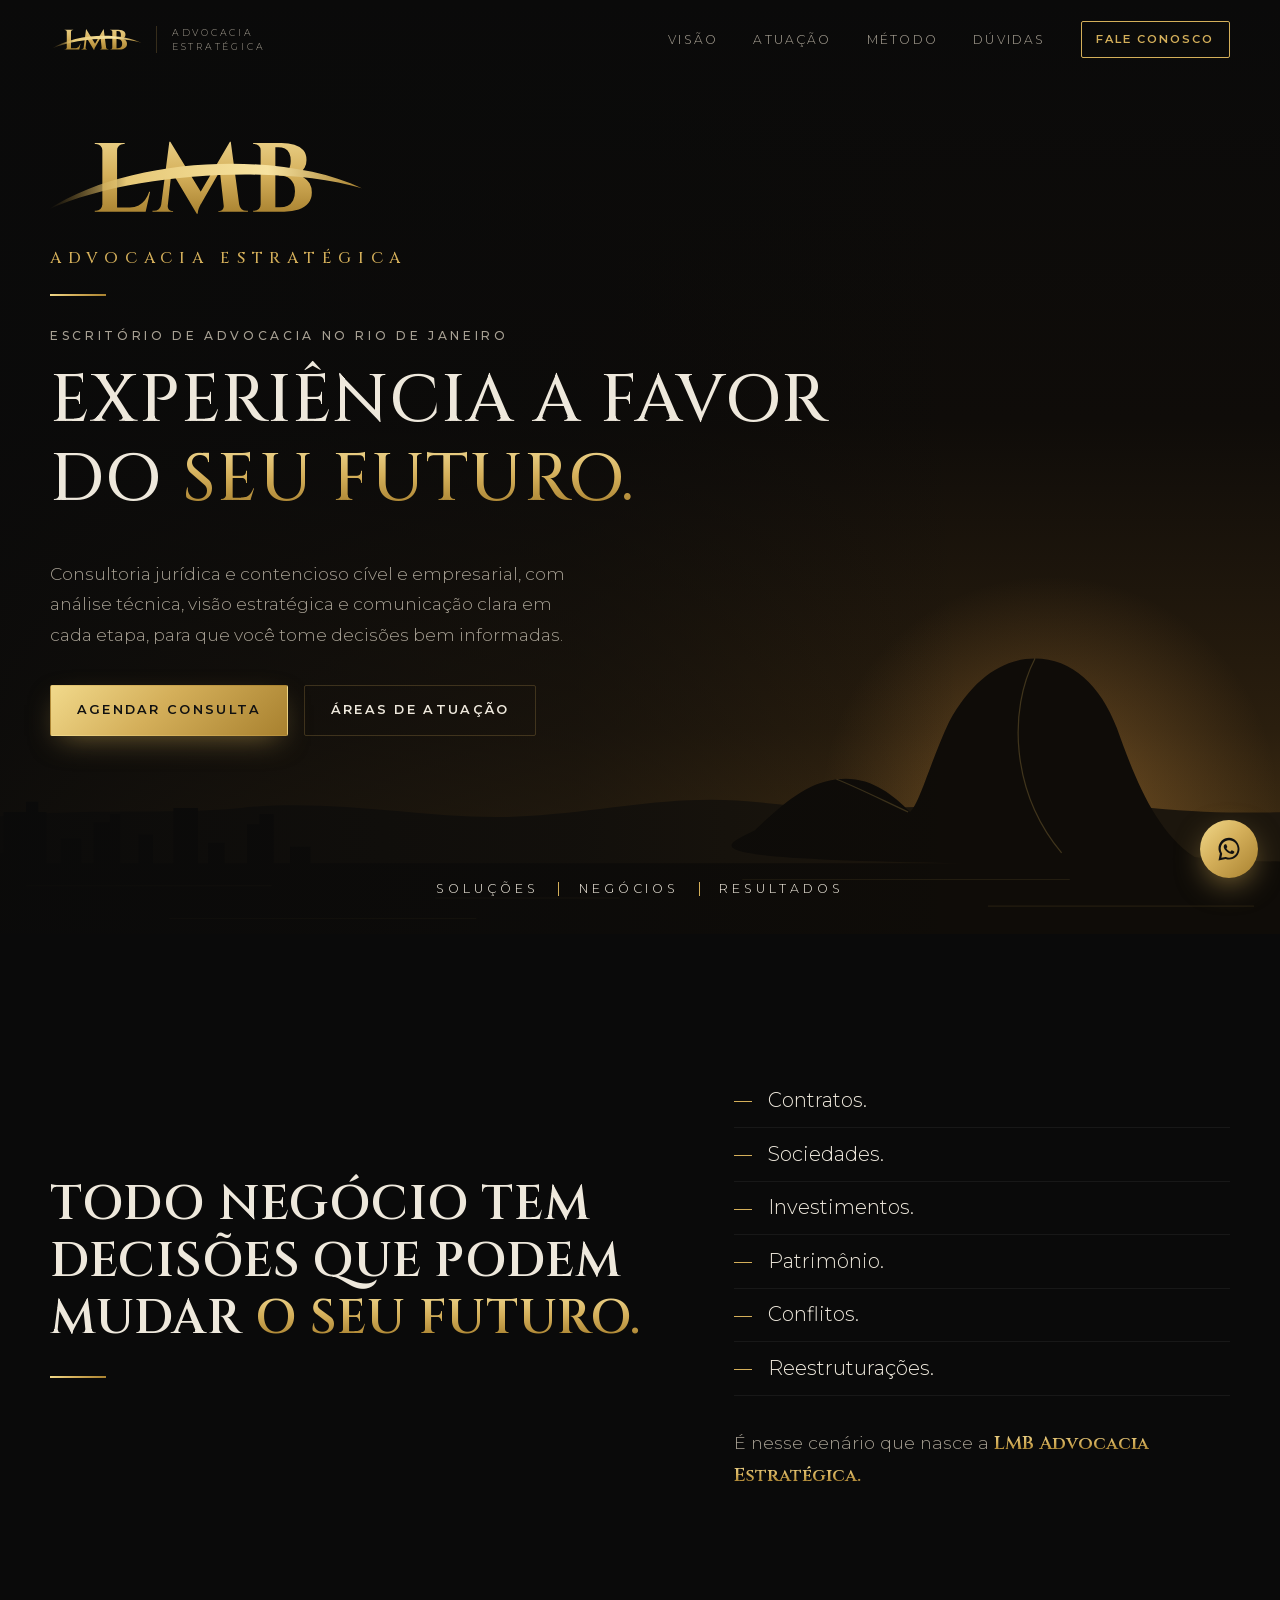
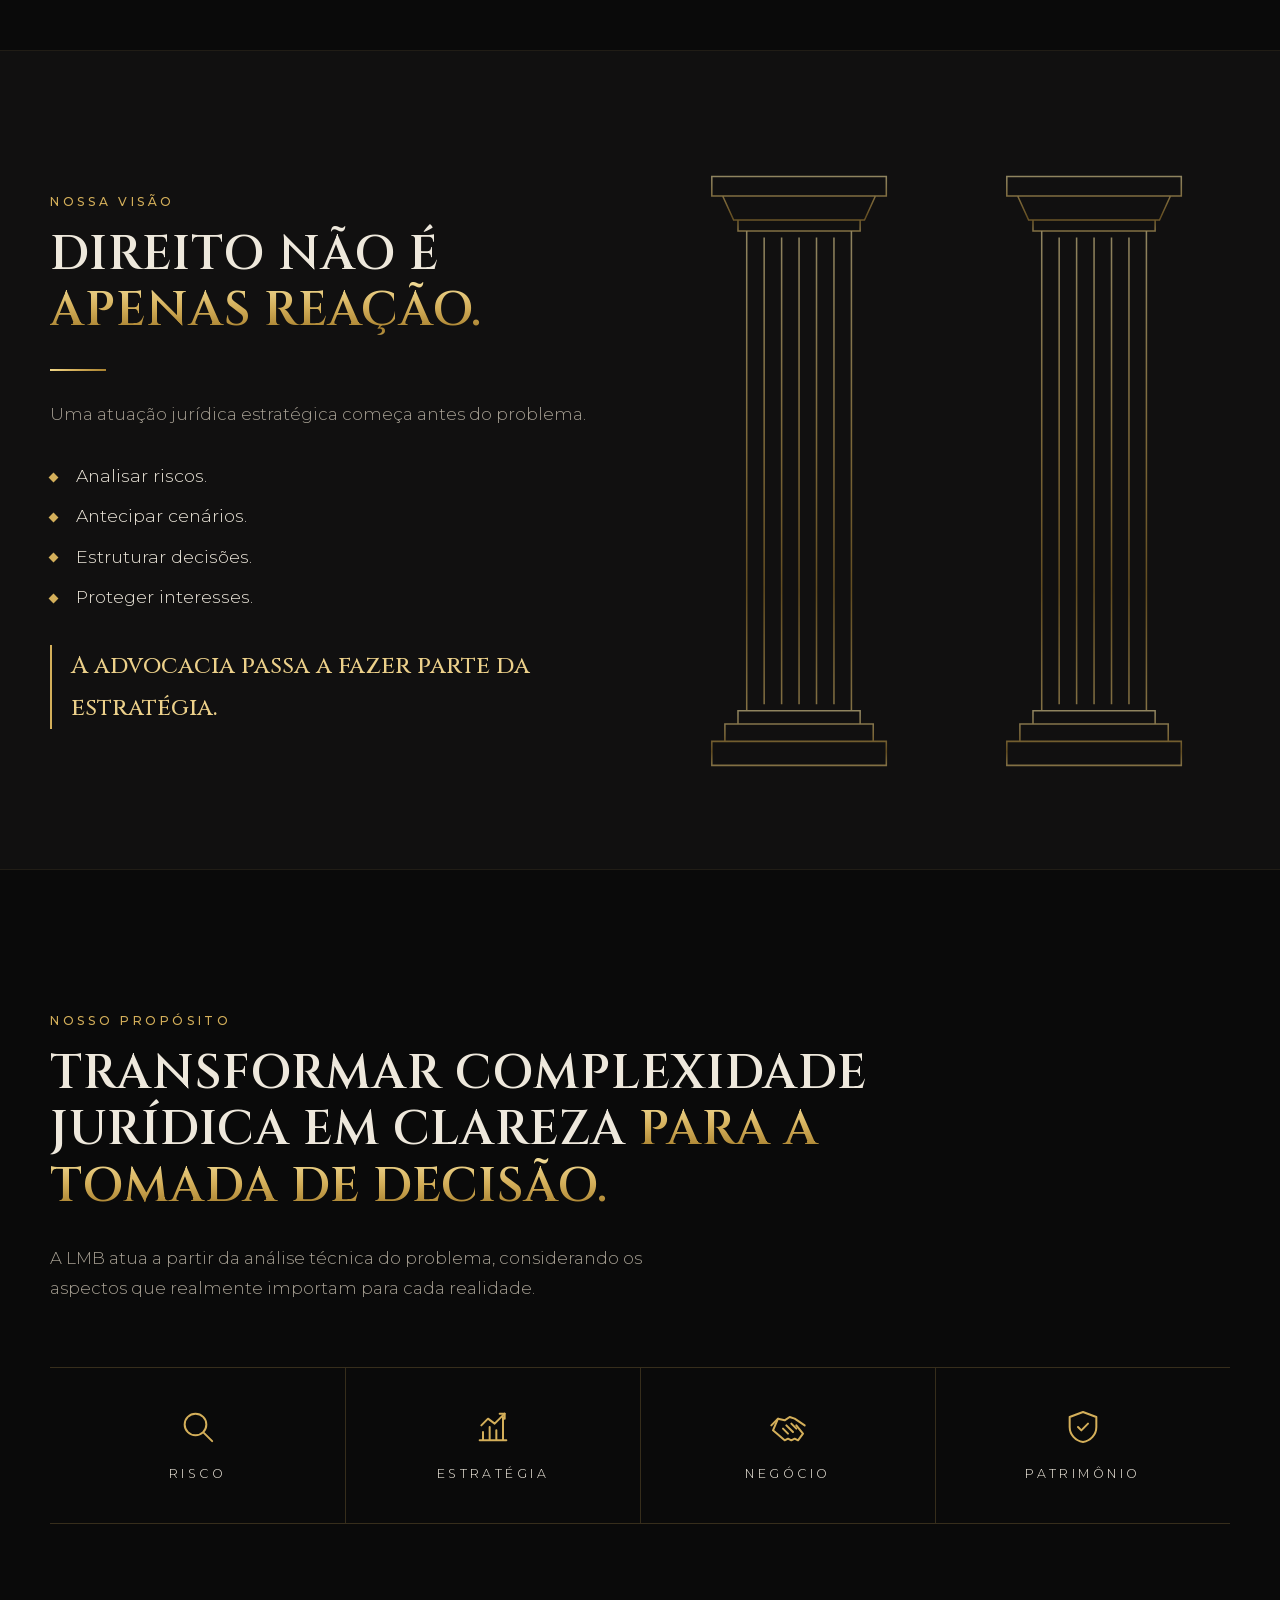
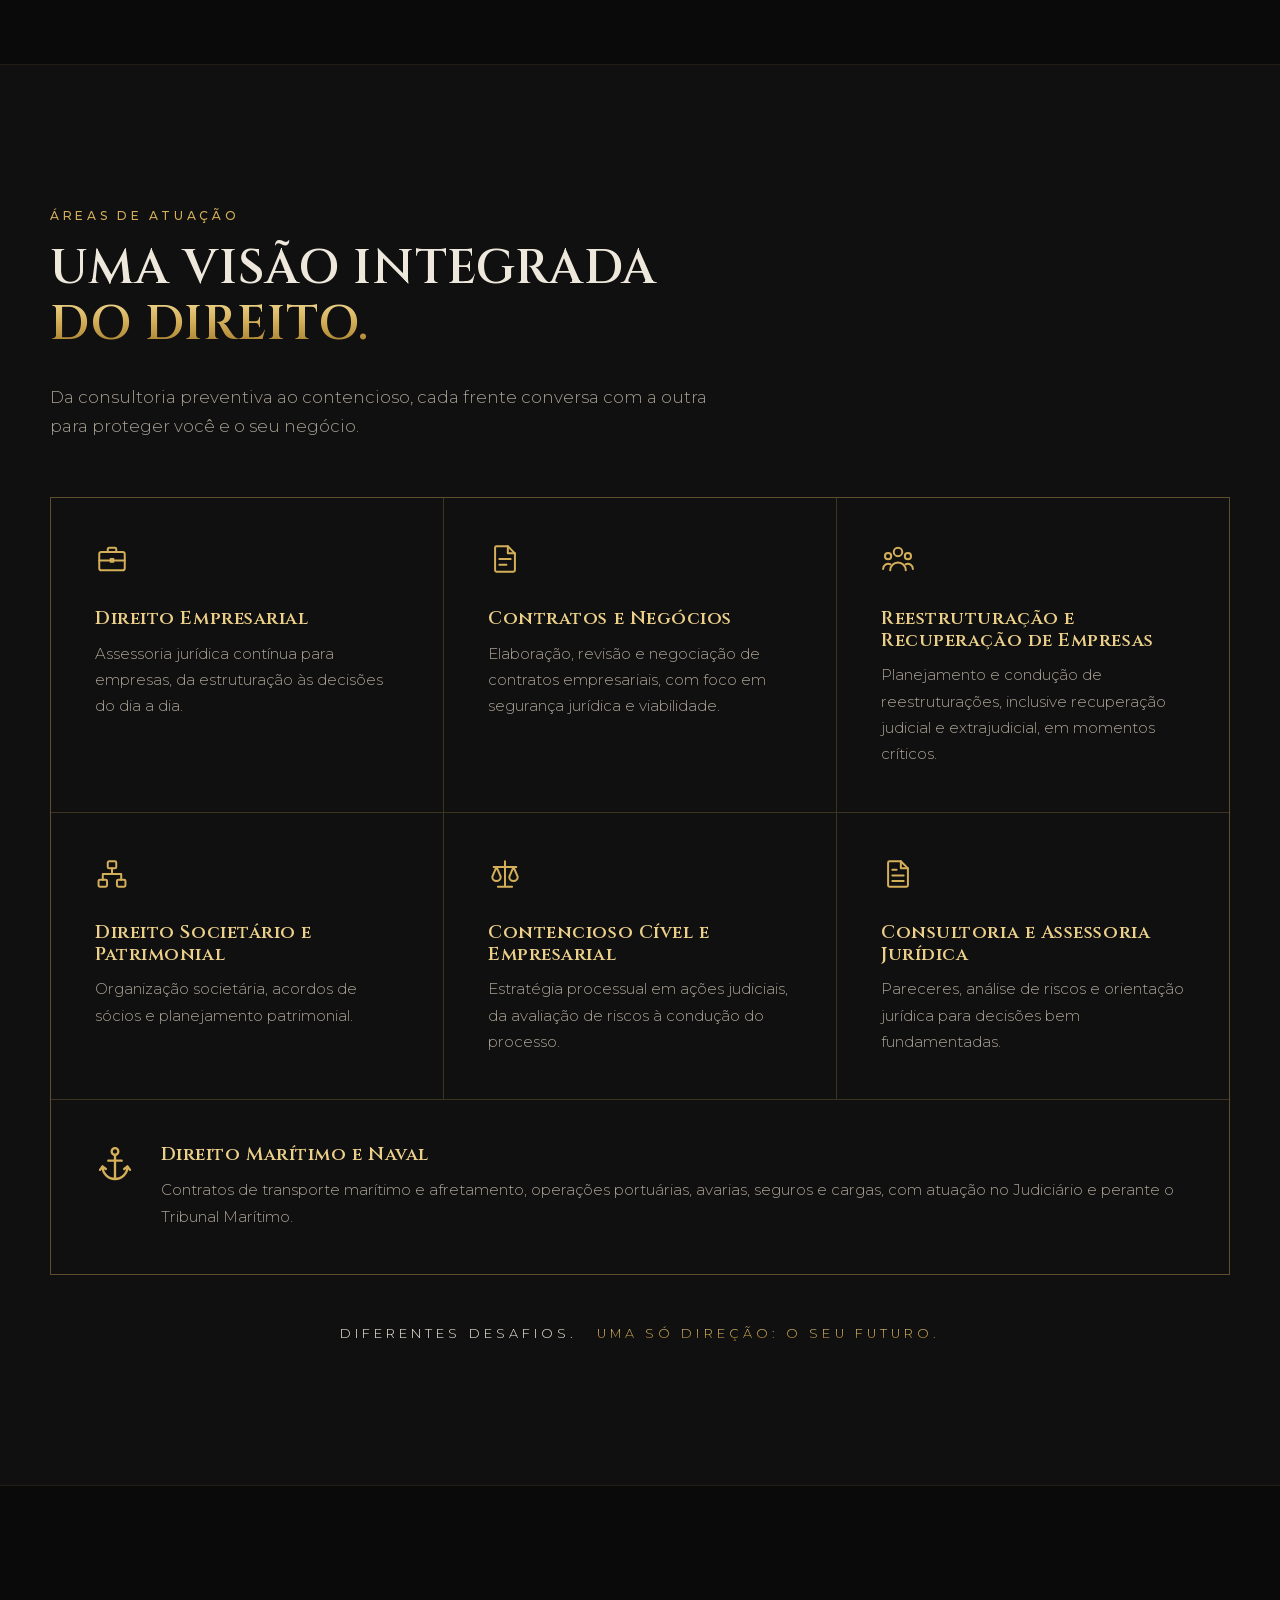
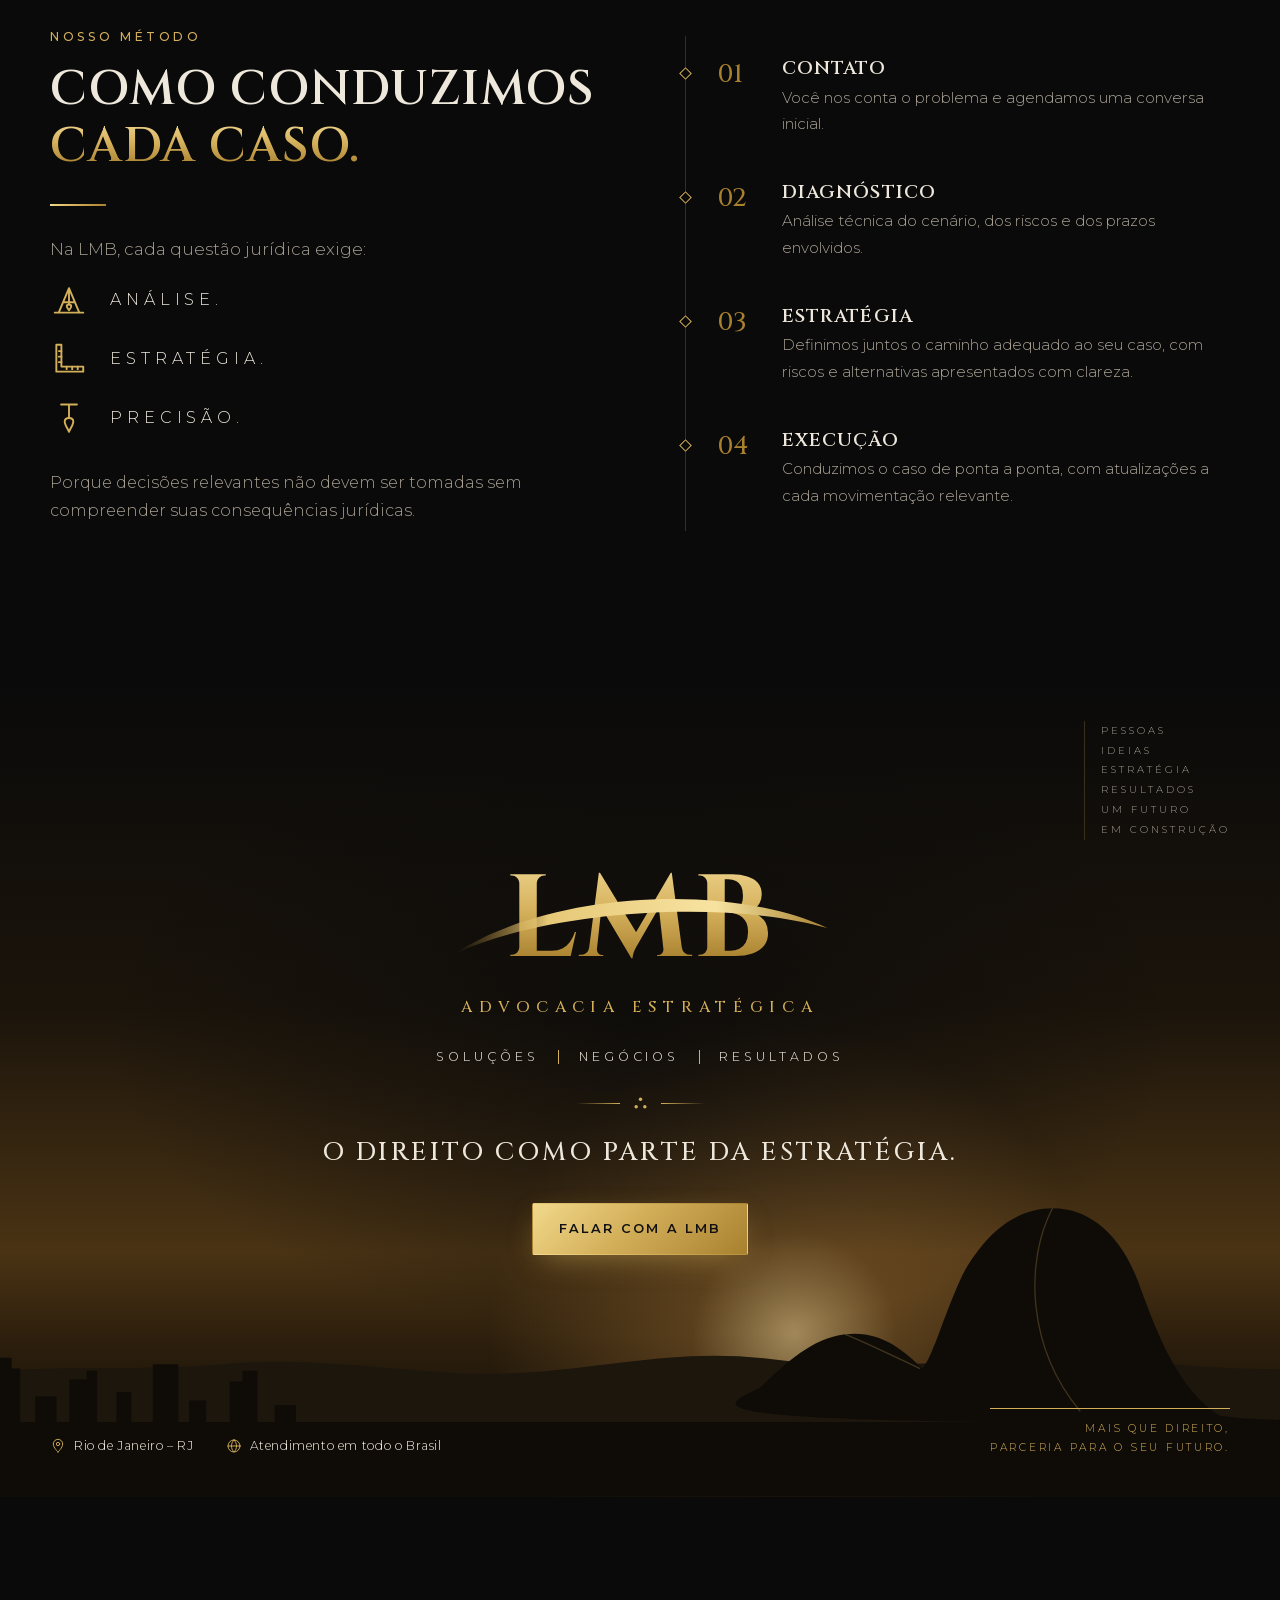
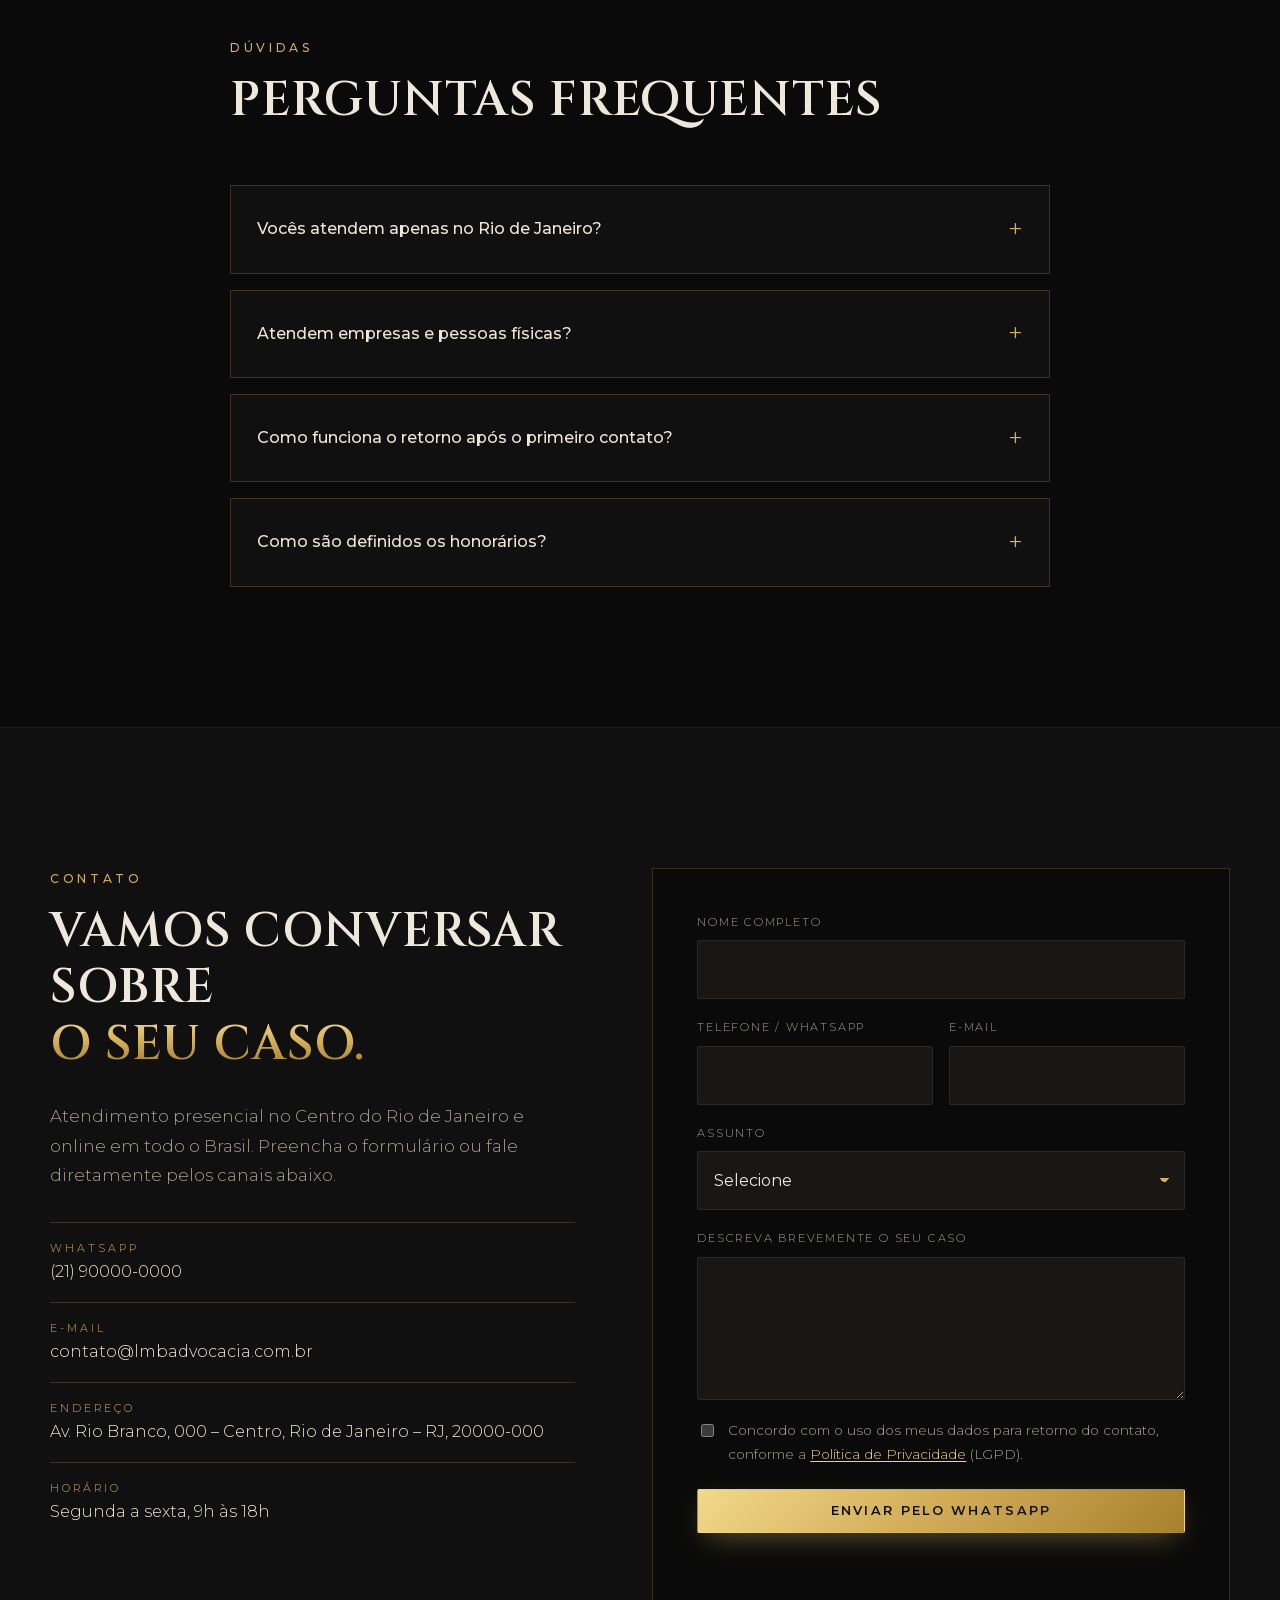
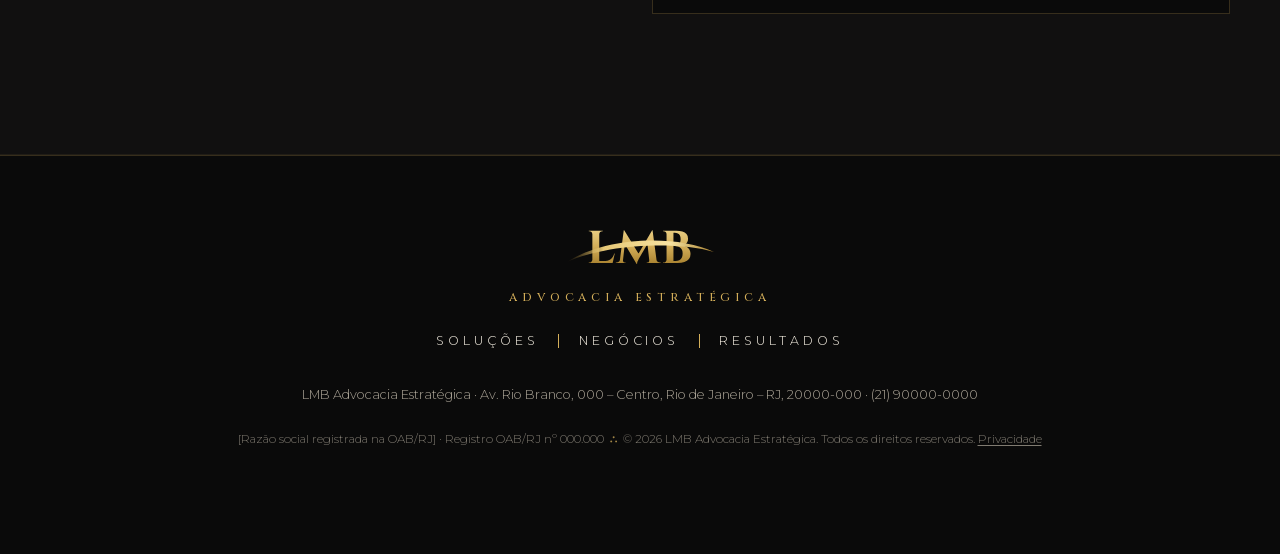
==== commit e2f50c82: "Remove o emblema de esquadro e compasso e volta aos ornamentos discretos Co-Authored-By: Claude Opus" ====
--- a/index.html
+++ b/index.html
@@ -18,9 +18,9 @@
   <meta property="og:image:type" content="image/jpeg">
   <meta property="og:image:width" content="1200">
   <meta property="og:image:height" content="630">
-  <meta property="og:image:alt" content="Logotipo LMB em dourado sobre fundo preto, com esquadro e compasso e os dizeres Advocacia Estratégica, Experiência a favor do seu futuro, Rio de Janeiro, atendimento em todo o Brasil.">
+  <meta property="og:image:alt" content="Logotipo LMB em dourado sobre fundo preto, com os dizeres Advocacia Estratégica, Experiência a favor do seu futuro, Rio de Janeiro, atendimento em todo o Brasil.">
   <meta name="twitter:card" content="summary_large_image">
-  <meta name="twitter:image:alt" content="Logotipo LMB em dourado sobre fundo preto, com esquadro e compasso e os dizeres Advocacia Estratégica, Experiência a favor do seu futuro, Rio de Janeiro, atendimento em todo o Brasil.">
+  <meta name="twitter:image:alt" content="Logotipo LMB em dourado sobre fundo preto, com os dizeres Advocacia Estratégica, Experiência a favor do seu futuro, Rio de Janeiro, atendimento em todo o Brasil.">
   <meta name="theme-color" content="#0a0a0a">
   <meta name="color-scheme" content="dark">
   <link rel="icon" href="assets/favicon.svg" type="image/svg+xml">
@@ -243,13 +243,6 @@
     .area .icon { width: 34px; height: 34px; margin-bottom: 1.4rem; }
     .area--wide { grid-column: 1 / -1; display: flex; gap: 1.6rem; align-items: flex-start; }
     .area--wide .icon { width: 40px; height: 40px; margin: 0; }
-    .emblema { display: flex; align-items: center; justify-content: center; gap: 14px; margin: 1.6rem auto; }
-    .emblema::before, .emblema::after { content: ""; width: clamp(60px, 14vw, 180px); height: 1px; background: linear-gradient(90deg, rgba(212,175,90,0), var(--gold)); }
-    .emblema::after { transform: scaleX(-1); }
-    .emblema svg { width: 42px; height: 42px; flex: none; }
-    .emblema--left { justify-content: flex-start; margin: 1.2rem 0 1.4rem; }
-    .emblema--left::before { display: none; }
-    .emblema--left::after { width: 120px; }
     .ornament { display: flex; align-items: center; justify-content: center; gap: 14px; margin: 1.8rem auto; }
     .ornament::before, .ornament::after { content: ""; width: 44px; height: 1px; background: linear-gradient(90deg, rgba(212,175,90,0), var(--gold)); }
     .ornament::after { transform: scaleX(-1); }
@@ -620,14 +613,6 @@
     <symbol id="i-prumo" viewBox="0 0 24 24"><path d="M7 3.5h10M12 3.5V12"/><path d="M12 12c1.7 0 2.7 1 2.7 2.3 0 1.7-1.4 3.6-2.7 6.4-1.3-2.8-2.7-4.7-2.7-6.4 0-1.3 1-2.3 2.7-2.3Z"/></symbol>
     <symbol id="i-pin" viewBox="0 0 24 24"><path d="M12 21s-7-6.2-7-12a7 7 0 0 1 14 0c0 5.8-7 12-7 12Z"/><circle cx="12" cy="9" r="2.5"/></symbol>
     <symbol id="i-ancora" viewBox="0 0 24 24"><circle cx="12" cy="4.5" r="2"/><path d="M12 6.5V21M8 10h8M4.5 13.5a7.5 7.5 0 0 0 15 0M3 15.5l1.5-2 2 1.5M21 15.5l-1.5-2-2 1.5"/></symbol>
-    <symbol id="i-emblema" viewBox="0 0 48 48">
-      <g fill="none" stroke="url(#gold)" stroke-width="1.8" stroke-linecap="round" stroke-linejoin="round">
-        <circle cx="24" cy="5.5" r="2.4"/>
-        <path d="M22.9 7.7 9 41.5M25.1 7.7 39 41.5M14.8 27.5h18.4"/>
-        <path d="M5 25.5 24 44.5 43 25.5M9.4 25.5 24 40.1 38.6 25.5"/>
-      </g>
-      <text x="24" y="31.5" text-anchor="middle" font-family="Cinzel, 'Times New Roman', serif" font-weight="600" font-size="10" fill="url(#gold)">G</text>
-    </symbol>
     <symbol id="i-tri" viewBox="0 0 12 11"><circle cx="6" cy="2" r="1.6"/><circle cx="2" cy="9" r="1.6"/><circle cx="10" cy="9" r="1.6"/></symbol>
     <symbol id="coluna" viewBox="0 0 200 600">
       <g fill="none" stroke="url(#gold)" stroke-width="1.4">
@@ -677,7 +662,7 @@
       <div class="container hero__inner">
         <svg class="hero__logo" viewBox="0 0 300 110" role="img" aria-label="LMB"><use href="#logo"/></svg>
         <p class="hero__brand">Advocacia Estratégica</p>
-        <span class="emblema emblema--left" aria-hidden="true"><svg focusable="false"><use href="#i-emblema"/></svg></span>
+        <span class="rule" aria-hidden="true"></span>
         <p class="eyebrow hero__eyebrow">Escritório de advocacia no Rio&nbsp;de&nbsp;Janeiro</p>
         <h1 class="hero__title">Experiência a favor<br> do <span class="gold">seu futuro.</span></h1>
         <p class="hero__lead">
@@ -840,7 +825,7 @@
         <svg class="closing__logo" viewBox="0 0 300 110" role="img" aria-label="LMB"><use href="#logo"/></svg>
         <p class="hero__brand">Advocacia Estratégica</p>
         <p class="tagline">Soluções <i></i> Negócios <i></i> Resultados</p>
-        <span class="emblema" aria-hidden="true"><svg focusable="false"><use href="#i-emblema"/></svg></span>
+        <span class="ornament" aria-hidden="true"><svg class="tri" focusable="false"><use href="#i-tri"/></svg></span>
         <h2 class="closing__title">O Direito como parte da estratégia.</h2>
         <a href="https://wa.me/5521900000000?text=Ol%C3%A1%2C%20preciso%20de%20orienta%C3%A7%C3%A3o%20jur%C3%ADdica." class="btn btn--gold" target="_blank" rel="noopener">Falar com a LMB</a>
       </div>
